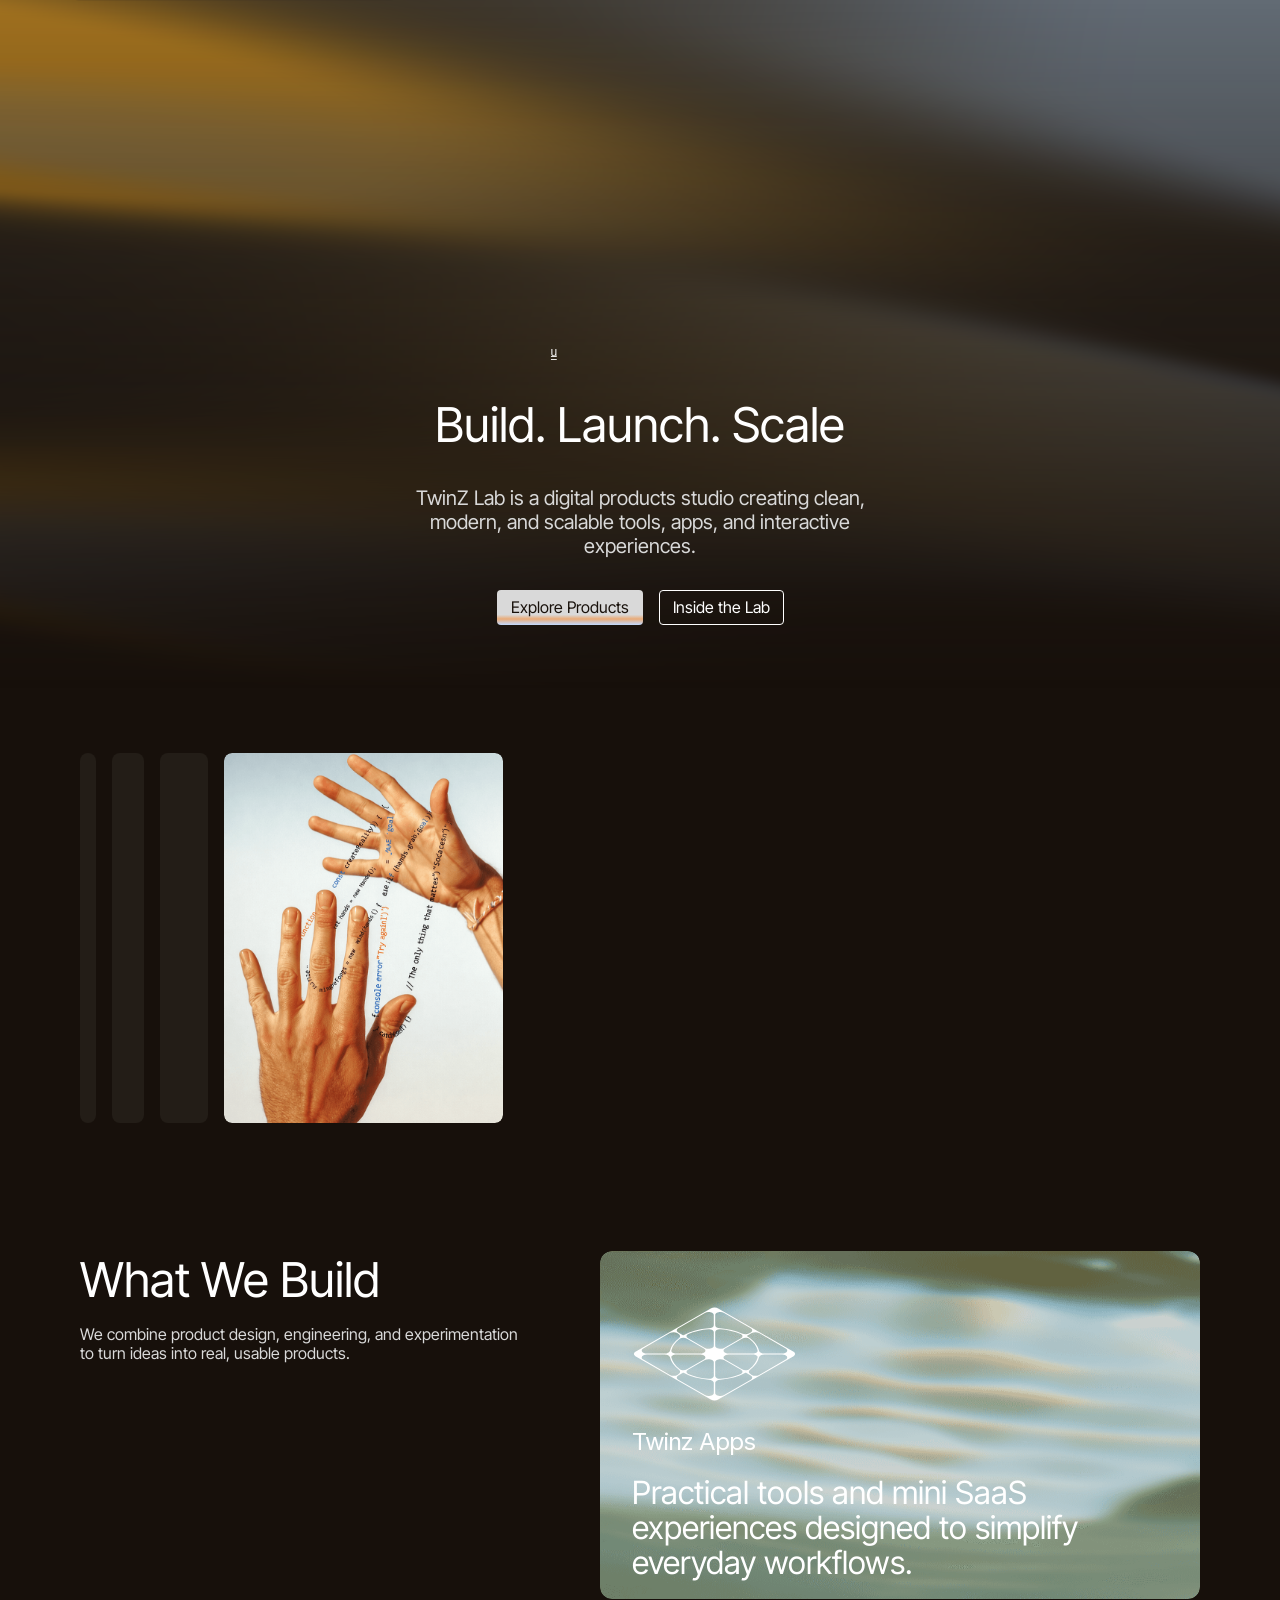
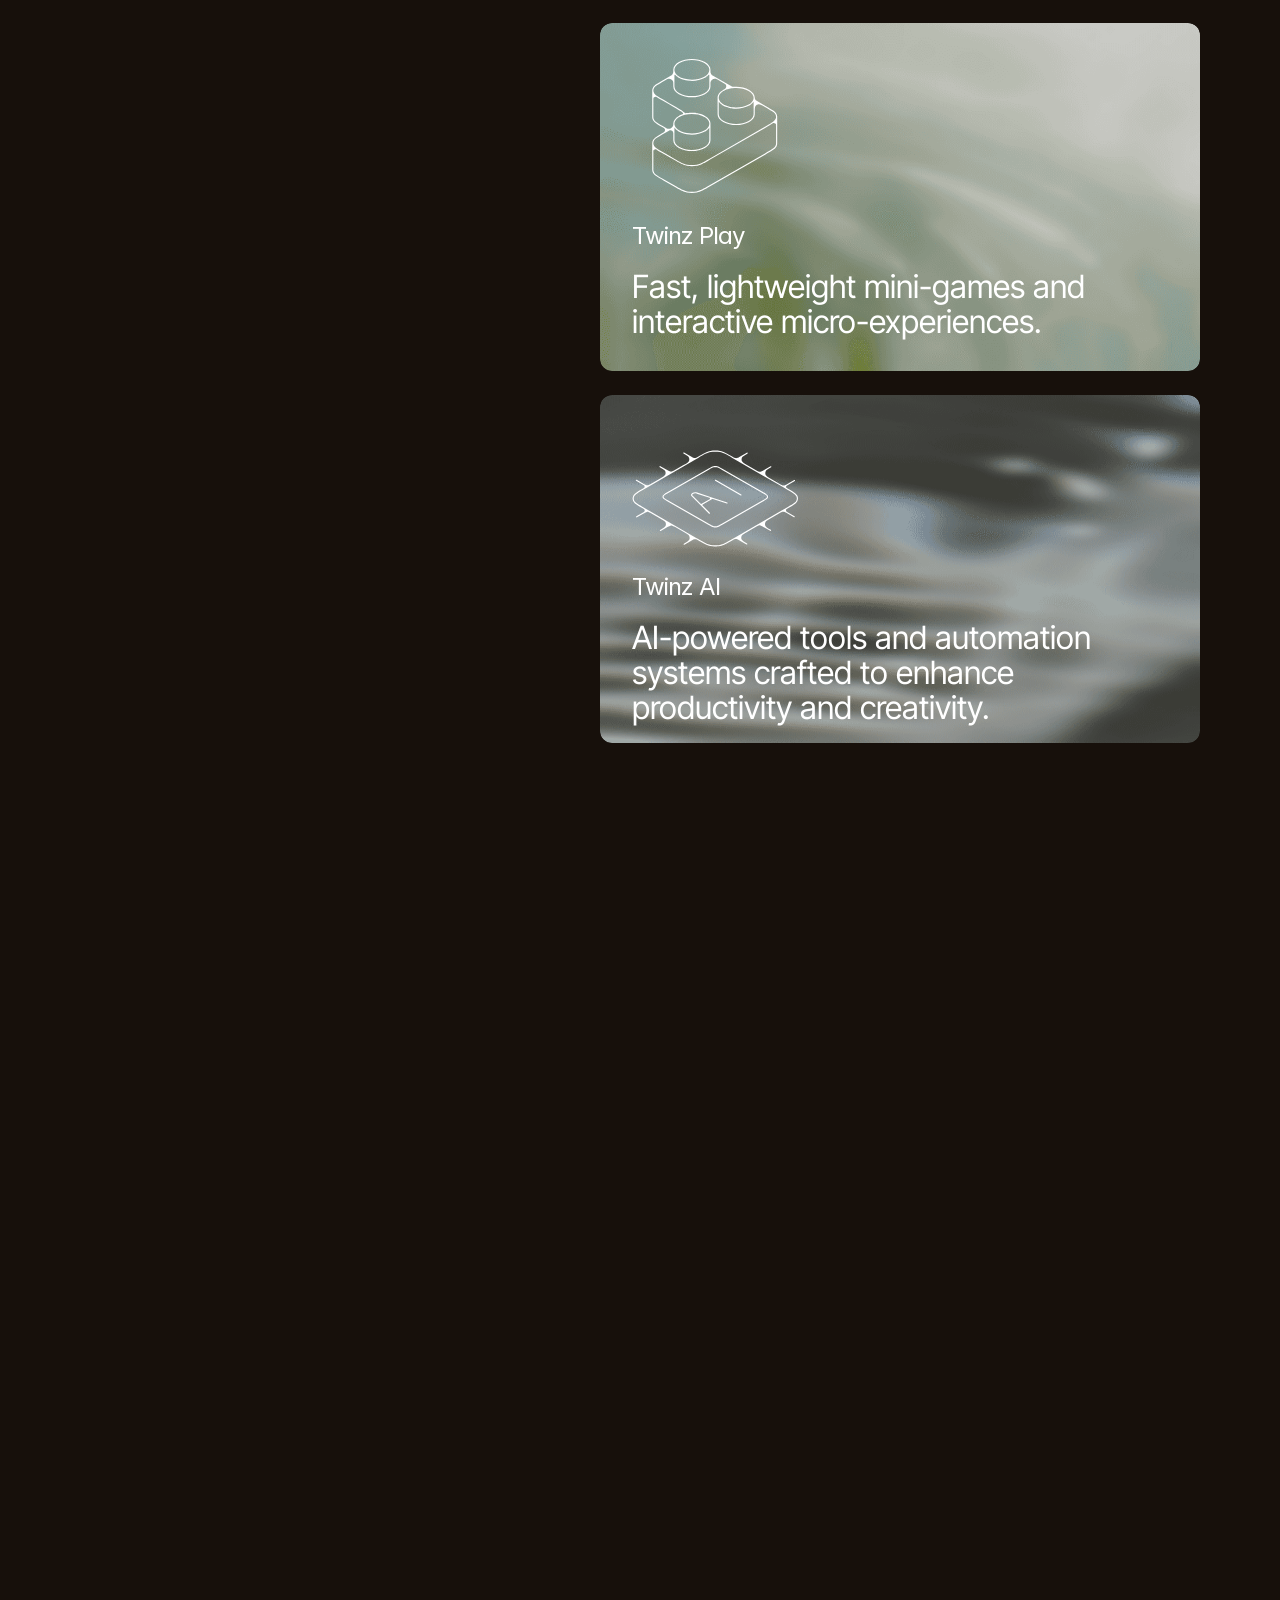
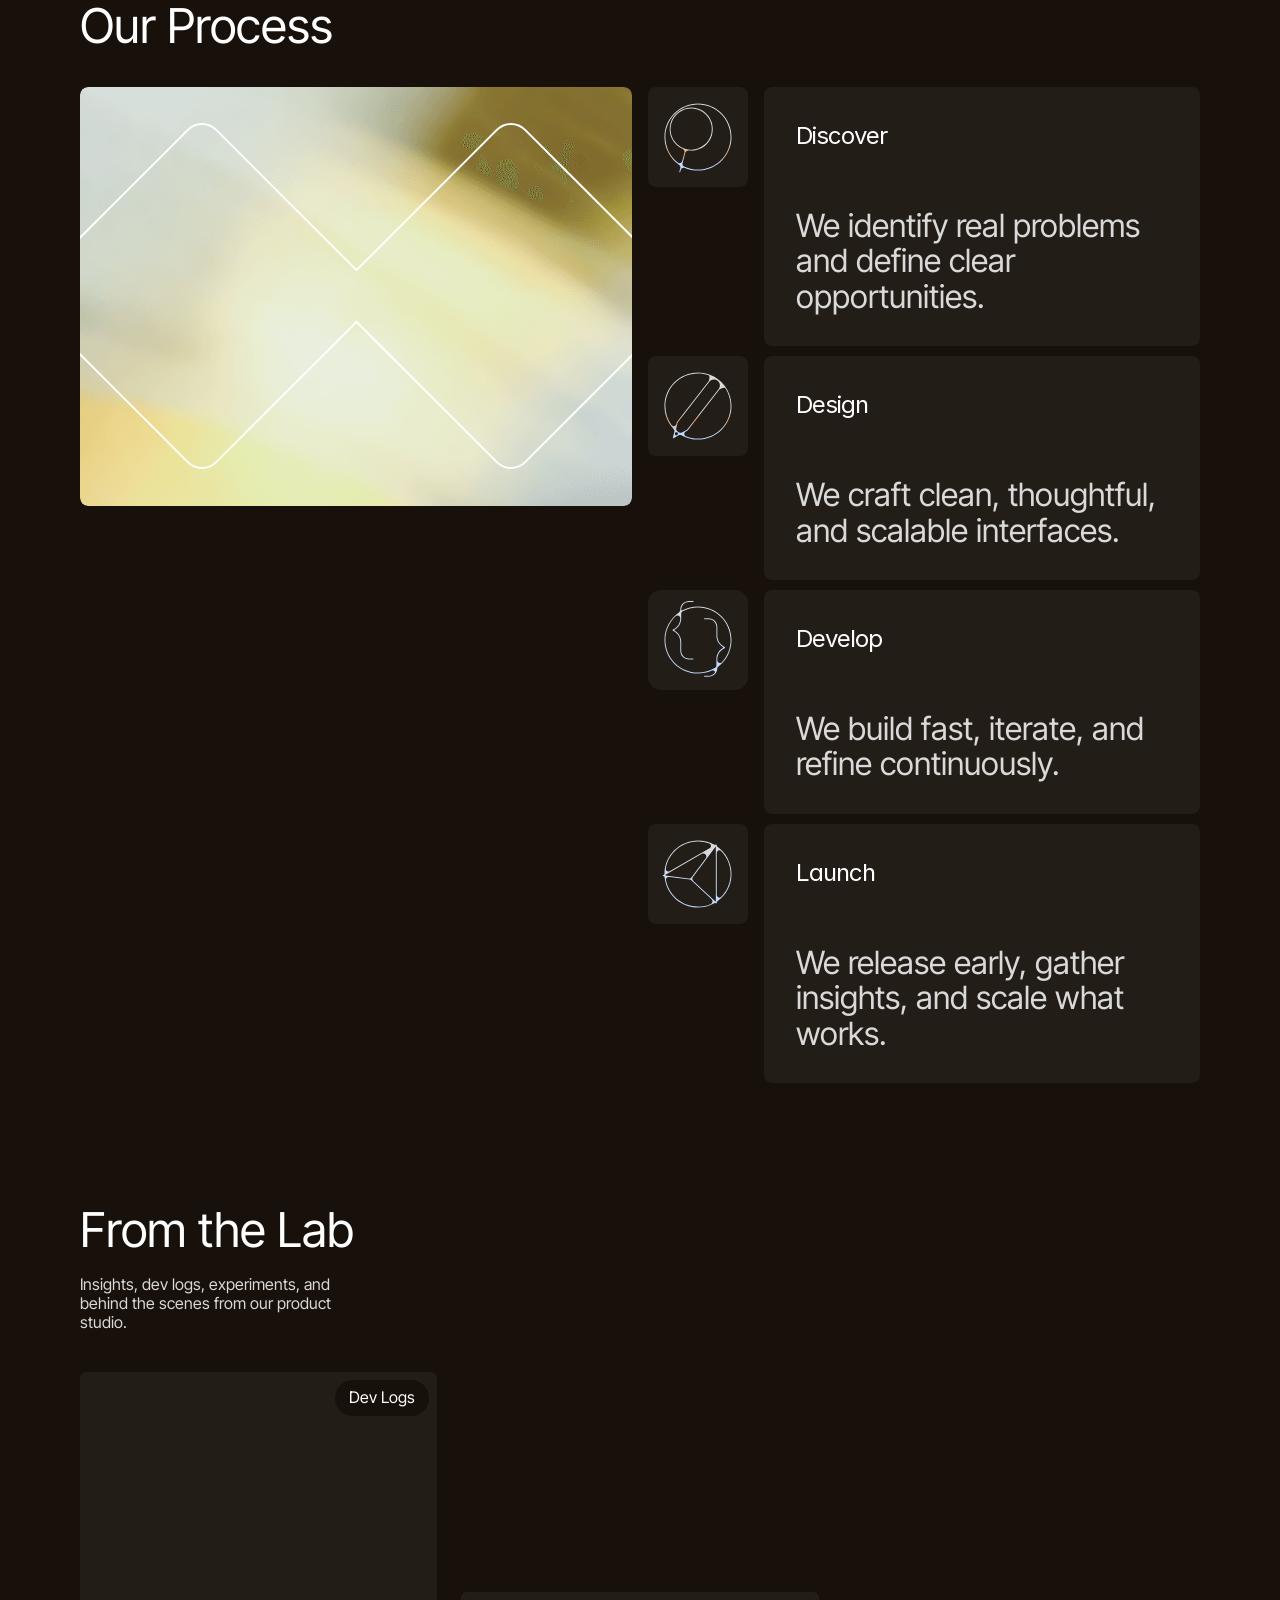
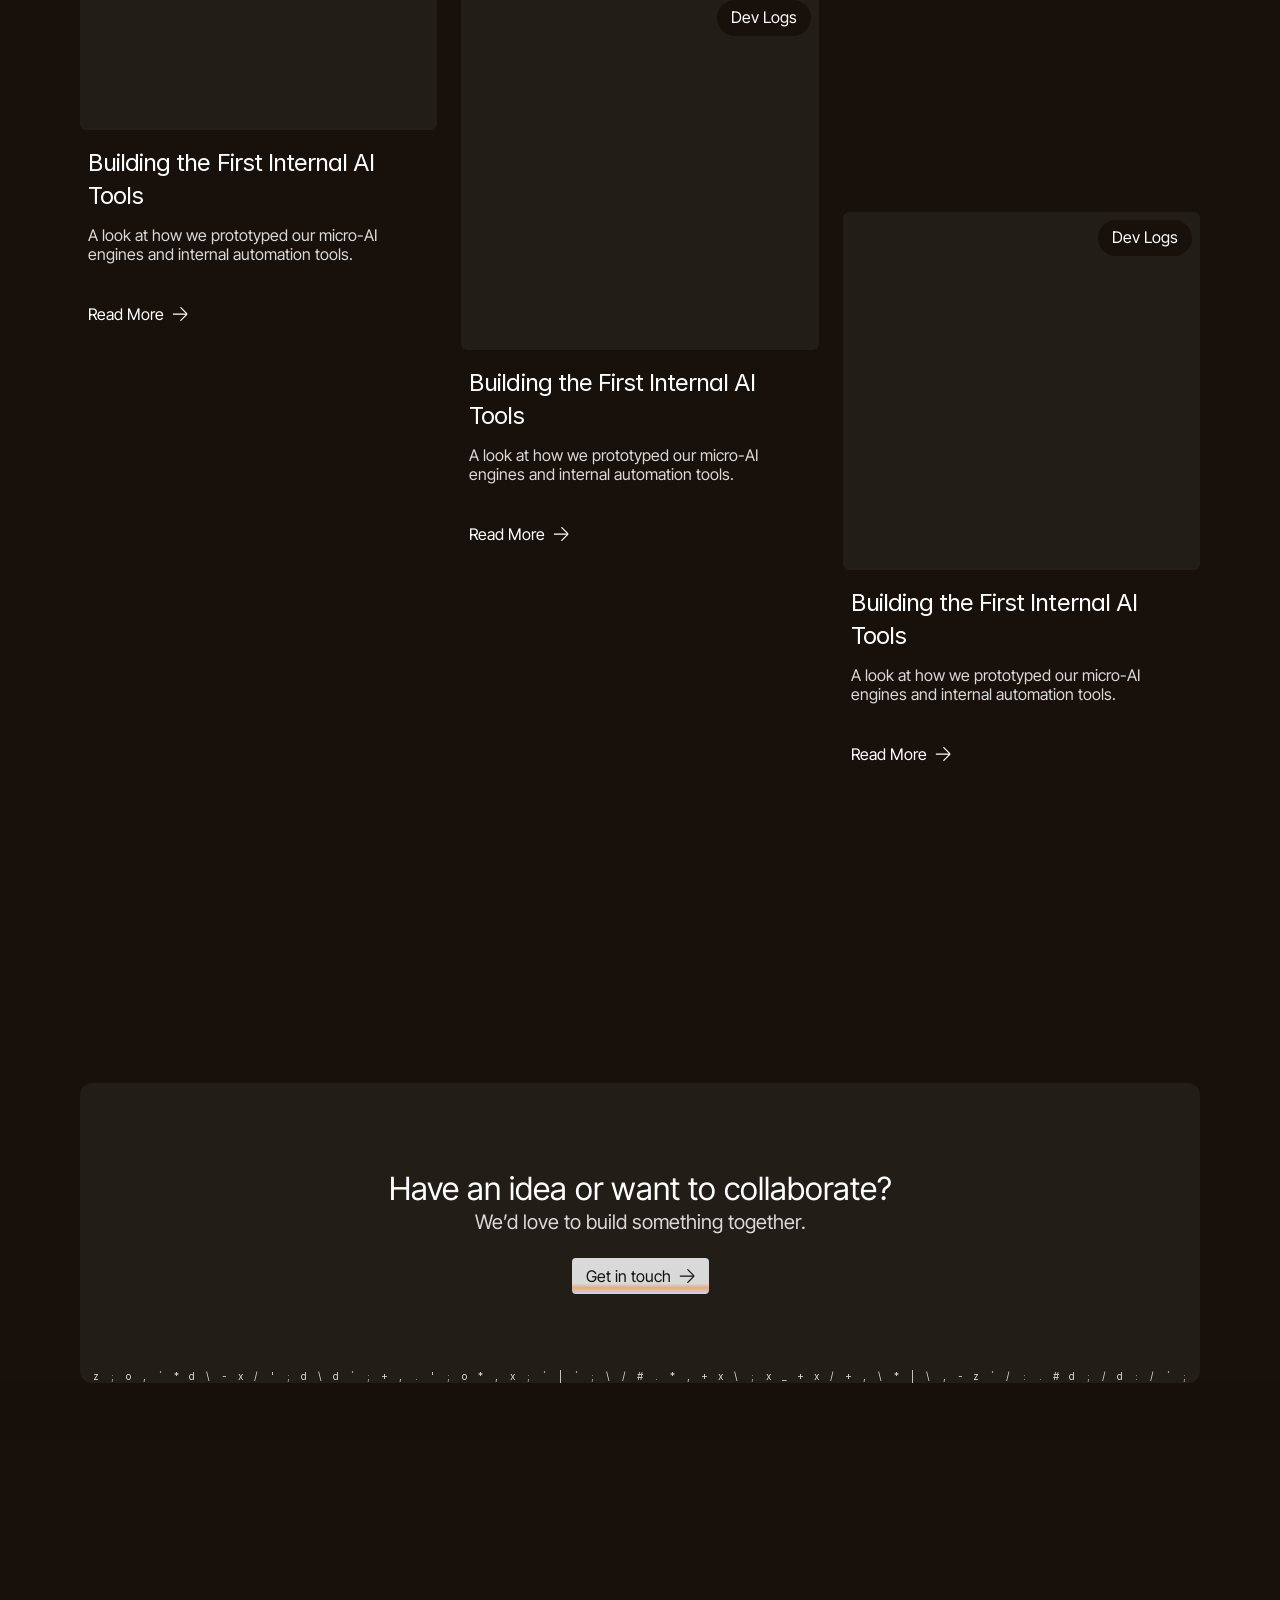
==== index.html @ dd4cfb6b "Add Twinzlab static site Move the Twinzlab marketing site to the repo root with local serve instruct" ====
<!doctype html>
<!-- Made in Framer · framer.com ✨ -->
<!-- Published Sep 22, 2026, 1:39 PM UTC -->
<html dir="ltr">
<head><script>(function(){var p=location.pathname;if(p.endsWith("/index.html")){history.replaceState(null,"",p.slice(0,-10))}})()</script><script>(function(){document.addEventListener("click",function(e){if(e.defaultPrevented||e.button!==0||e.metaKey||e.ctrlKey||e.shiftKey||e.altKey)return;var a=e.target&&e.target.closest?e.target.closest("a[href]"):null;if(!a)return;if(a.target&&a.target!=="_self")return;if(a.hasAttribute("download"))return;var href=a.getAttribute("href")||"";if(href.charAt(0)==="#")return;var u;try{u=new URL(a.href,location.href)}catch(err){return}if(u.origin!==location.origin)return;if(u.pathname===location.pathname&&u.hash)return;e.preventDefault();e.stopPropagation();location.assign(u.href)},true)})()</script><script>(function(){var M={"/sites/4wbC1HUnDVL6GYLCfaNijD/searchIndex-DEfCXdky0Uv3.json":"assets/framerusercontent.com/sites/4wbC1HUnDVL6GYLCfaNijD/searchIndex-DEfCXdky0Uv3.json","/sites/4wbC1HUnDVL6GYLCfaNijD/searchIndex-TkpOKrHtNekf.json":"assets/framerusercontent.com/sites/4wbC1HUnDVL6GYLCfaNijD/searchIndex-TkpOKrHtNekf.json","/sites/icons/default-favicon-light.v1.png":"assets/framerusercontent.com/sites/icons/default-favicon-light.v1.png","/sites/icons/default-favicon-dark.v1.png":"assets/framerusercontent.com/sites/icons/default-favicon-dark.v1.png","/sites/icons/default-touch-icon.v3.png":"assets/framerusercontent.com/sites/icons/default-touch-icon.v3.png","/assets/5vvr9Vy74if2I6bQbJvbw7SY1pQ.woff2":"assets/framerusercontent.com/assets/5vvr9Vy74if2I6bQbJvbw7SY1pQ.woff2","/assets/EOr0mi4hNtlgWNn9if640EZzXCo.woff2":"assets/framerusercontent.com/assets/EOr0mi4hNtlgWNn9if640EZzXCo.woff2","/assets/Y9k9QrlZAqio88Klkmbd8VoMQc.woff2":"assets/framerusercontent.com/assets/Y9k9QrlZAqio88Klkmbd8VoMQc.woff2","/assets/OYrD2tBIBPvoJXiIHnLoOXnY9M.woff2":"assets/framerusercontent.com/assets/OYrD2tBIBPvoJXiIHnLoOXnY9M.woff2","/assets/JeYwfuaPfZHQhEG8U5gtPDZ7WQ.woff2":"assets/framerusercontent.com/assets/JeYwfuaPfZHQhEG8U5gtPDZ7WQ.woff2","/assets/GrgcKwrN6d3Uz8EwcLHZxwEfC4.woff2":"assets/framerusercontent.com/assets/GrgcKwrN6d3Uz8EwcLHZxwEfC4.woff2","/assets/b6Y37FthZeALduNqHicBT6FutY.woff2":"assets/framerusercontent.com/assets/b6Y37FthZeALduNqHicBT6FutY.woff2","/assets/DpPBYI0sL4fYLgAkX8KXOPVt7c.woff2":"assets/framerusercontent.com/assets/DpPBYI0sL4fYLgAkX8KXOPVt7c.woff2","/assets/4RAEQdEOrcnDkhHiiCbJOw92Lk.woff2":"assets/framerusercontent.com/assets/4RAEQdEOrcnDkhHiiCbJOw92Lk.woff2","/assets/1K3W8DizY3v4emK8Mb08YHxTbs.woff2":"assets/framerusercontent.com/assets/1K3W8DizY3v4emK8Mb08YHxTbs.woff2","/assets/tUSCtfYVM1I1IchuyCwz9gDdQ.woff2":"assets/framerusercontent.com/assets/tUSCtfYVM1I1IchuyCwz9gDdQ.woff2","/assets/VgYFWiwsAC5OYxAycRXXvhze58.woff2":"assets/framerusercontent.com/assets/VgYFWiwsAC5OYxAycRXXvhze58.woff2","/assets/syRNPWzAMIrcJ3wIlPIP43KjQs.woff2":"assets/framerusercontent.com/assets/syRNPWzAMIrcJ3wIlPIP43KjQs.woff2","/assets/GIryZETIX4IFypco5pYZONKhJIo.woff2":"assets/framerusercontent.com/assets/GIryZETIX4IFypco5pYZONKhJIo.woff2","/assets/H89BbHkbHDzlxZzxi8uPzTsp90.woff2":"assets/framerusercontent.com/assets/H89BbHkbHDzlxZzxi8uPzTsp90.woff2","/assets/u6gJwDuwB143kpNK1T1MDKDWkMc.woff2":"assets/framerusercontent.com/assets/u6gJwDuwB143kpNK1T1MDKDWkMc.woff2","/assets/43sJ6MfOPh1LCJt46OvyDuSbA6o.woff2":"assets/framerusercontent.com/assets/43sJ6MfOPh1LCJt46OvyDuSbA6o.woff2","/assets/wccHG0r4gBDAIRhfHiOlq6oEkqw.woff2":"assets/framerusercontent.com/assets/wccHG0r4gBDAIRhfHiOlq6oEkqw.woff2","/assets/WZ367JPwf9bRW6LdTHN8rXgSjw.woff2":"assets/framerusercontent.com/assets/WZ367JPwf9bRW6LdTHN8rXgSjw.woff2","/assets/ia3uin3hQWqDrVloC1zEtYHWw.woff2":"assets/framerusercontent.com/assets/ia3uin3hQWqDrVloC1zEtYHWw.woff2","/assets/2A4Xx7CngadFGlVV4xrO06OBHY.woff2":"assets/framerusercontent.com/assets/2A4Xx7CngadFGlVV4xrO06OBHY.woff2","/assets/CfMzU8w2e7tHgF4T4rATMPuWosA.woff2":"assets/framerusercontent.com/assets/CfMzU8w2e7tHgF4T4rATMPuWosA.woff2","/assets/867QObYax8ANsfX4TGEVU9YiCM.woff2":"assets/framerusercontent.com/assets/867QObYax8ANsfX4TGEVU9YiCM.woff2","/assets/Oyn2ZbENFdnW7mt2Lzjk1h9Zb9k.woff2":"assets/framerusercontent.com/assets/Oyn2ZbENFdnW7mt2Lzjk1h9Zb9k.woff2","/assets/cdAe8hgZ1cMyLu9g005pAW3xMo.woff2":"assets/framerusercontent.com/assets/cdAe8hgZ1cMyLu9g005pAW3xMo.woff2","/assets/DOfvtmE1UplCq161m6Hj8CSQYg.woff2":"assets/framerusercontent.com/assets/DOfvtmE1UplCq161m6Hj8CSQYg.woff2","/assets/pKRFNWFoZl77qYCAIp84lN1h944.woff2":"assets/framerusercontent.com/assets/pKRFNWFoZl77qYCAIp84lN1h944.woff2","/assets/tKtBcDnBMevsEEJKdNGhhkLzYo.woff2":"assets/framerusercontent.com/assets/tKtBcDnBMevsEEJKdNGhhkLzYo.woff2","/images/5wNTXuzFxrzH948E1qX2FNXw.png?scale-down-to=1024&width=1024&height=1404":"assets/framerusercontent.com/images/5wNTXuzFxrzH948E1qX2FNXw.1wlte4w.png","/images/5wNTXuzFxrzH948E1qX2FNXw.png?width=1024&height=1404":"assets/framerusercontent.com/images/5wNTXuzFxrzH948E1qX2FNXw.0gxhl1z.png","/images/OWvAUBBB8qptyC9zyq5FvfxpHk.png?scale-down-to=1024&width=1764&height=2376":"assets/framerusercontent.com/images/OWvAUBBB8qptyC9zyq5FvfxpHk.0em82hq.png","/images/OWvAUBBB8qptyC9zyq5FvfxpHk.png?scale-down-to=2048&width=1764&height=2376":"assets/framerusercontent.com/images/OWvAUBBB8qptyC9zyq5FvfxpHk.1tldzgt.png","/images/OWvAUBBB8qptyC9zyq5FvfxpHk.png?width=1764&height=2376":"assets/framerusercontent.com/images/OWvAUBBB8qptyC9zyq5FvfxpHk.0wchnkd.png","/images/ERl4FbIK9Zc9DdUWeg5PBvwyXkI.png?scale-down-to=1024&width=1472&height=1962":"assets/framerusercontent.com/images/ERl4FbIK9Zc9DdUWeg5PBvwyXkI.02rko28.png","/images/ERl4FbIK9Zc9DdUWeg5PBvwyXkI.png?width=1472&height=1962":"assets/framerusercontent.com/images/ERl4FbIK9Zc9DdUWeg5PBvwyXkI.18v604f.png","/images/EPMXEtXcnyPih3tSHgm97QY.png?scale-down-to=1024&width=736&height=1084":"assets/framerusercontent.com/images/EPMXEtXcnyPih3tSHgm97QY.0llhbxj.png","/images/EPMXEtXcnyPih3tSHgm97QY.png?width=736&height=1084":"assets/framerusercontent.com/images/EPMXEtXcnyPih3tSHgm97QY.0uju136.png","/images/VhEu9cf5LpciwH732bDtwPgPrU.png?width=736&height=981":"assets/framerusercontent.com/images/VhEu9cf5LpciwH732bDtwPgPrU.0of8tct.png","/sites/4wbC1HUnDVL6GYLCfaNijD/rolldown-runtime.Dh6celcD.mjs":"assets/framerusercontent.com/sites/4wbC1HUnDVL6GYLCfaNijD/rolldown-runtime.Dh6celcD.mjs","/sites/4wbC1HUnDVL6GYLCfaNijD/react.D20wc1Tc.mjs":"assets/framerusercontent.com/sites/4wbC1HUnDVL6GYLCfaNijD/react.D20wc1Tc.mjs","/sites/4wbC1HUnDVL6GYLCfaNijD/motion.D6FgqyJb.mjs":"assets/framerusercontent.com/sites/4wbC1HUnDVL6GYLCfaNijD/motion.D6FgqyJb.mjs","/sites/4wbC1HUnDVL6GYLCfaNijD/framer.CGkvXhO0.mjs":"assets/framerusercontent.com/sites/4wbC1HUnDVL6GYLCfaNijD/framer.CGkvXhO0.mjs","/sites/4wbC1HUnDVL6GYLCfaNijD/xzZh76NOK.J_AKAmdp.mjs":"assets/framerusercontent.com/sites/4wbC1HUnDVL6GYLCfaNijD/xzZh76NOK.J_AKAmdp.mjs","/sites/4wbC1HUnDVL6GYLCfaNijD/ZLixWQHwXAzILUA89WILtxq3lKpxb36SN2ptjePSkAs.Dlw_FQaN.mjs":"assets/framerusercontent.com/sites/4wbC1HUnDVL6GYLCfaNijD/ZLixWQHwXAzILUA89WILtxq3lKpxb36SN2ptjePSkAs.Dlw_FQaN.mjs","/sites/4wbC1HUnDVL6GYLCfaNijD/I5DkO70SubCGeDmUZuynrx3pKRND2GYQriDfxC1imHc.FEQmywUn.mjs":"assets/framerusercontent.com/sites/4wbC1HUnDVL6GYLCfaNijD/I5DkO70SubCGeDmUZuynrx3pKRND2GYQriDfxC1imHc.FEQmywUn.mjs","/sites/4wbC1HUnDVL6GYLCfaNijD/shared-lib.D8apzt1x.mjs":"assets/framerusercontent.com/sites/4wbC1HUnDVL6GYLCfaNijD/shared-lib.D8apzt1x.mjs","/sites/4wbC1HUnDVL6GYLCfaNijD/script_main.D2LobRky.mjs":"assets/framerusercontent.com/sites/4wbC1HUnDVL6GYLCfaNijD/script_main.D2LobRky.mjs","/images/KHJXcSHR1XXawvB3GiOoln4n9Fg.jpg?scale-down-to=512&width=4565&height=3888":"assets/framerusercontent.com/images/KHJXcSHR1XXawvB3GiOoln4n9Fg.114qk3i.jpg","/images/KHJXcSHR1XXawvB3GiOoln4n9Fg.jpg?scale-down-to=1024&width=4565&height=3888":"assets/framerusercontent.com/images/KHJXcSHR1XXawvB3GiOoln4n9Fg.1frisy3.jpg","/images/KHJXcSHR1XXawvB3GiOoln4n9Fg.jpg?scale-down-to=2048&width=4565&height=3888":"assets/framerusercontent.com/images/KHJXcSHR1XXawvB3GiOoln4n9Fg.1rfb8ic.jpg","/images/KHJXcSHR1XXawvB3GiOoln4n9Fg.jpg?scale-down-to=4096&width=4565&height=3888":"assets/framerusercontent.com/images/KHJXcSHR1XXawvB3GiOoln4n9Fg.01gbidz.jpg","/images/KHJXcSHR1XXawvB3GiOoln4n9Fg.jpg?width=4565&height=3888":"assets/framerusercontent.com/images/KHJXcSHR1XXawvB3GiOoln4n9Fg.1f6i0lw.jpg","/images/eaGTdL1Y6fiZm7RNrpgyVO8Ymps.jpg?width=736&height=917":"assets/framerusercontent.com/images/eaGTdL1Y6fiZm7RNrpgyVO8Ymps.0mqmx3e.jpg","/images/xjnUozwBcroSgyqhO9rSPKg1Dr0.jpg?scale-down-to=1024&width=1024&height=1536":"assets/framerusercontent.com/images/xjnUozwBcroSgyqhO9rSPKg1Dr0.1rrmnwm.jpg","/images/xjnUozwBcroSgyqhO9rSPKg1Dr0.jpg?width=1024&height=1536":"assets/framerusercontent.com/images/xjnUozwBcroSgyqhO9rSPKg1Dr0.0mvmq25.jpg","/images/QKhuSh311lC3mo2hc5PMnQAW8.png?scale-down-to=512&width=680&height=204":"assets/framerusercontent.com/images/QKhuSh311lC3mo2hc5PMnQAW8.092t4qj.png","/images/QKhuSh311lC3mo2hc5PMnQAW8.png?width=680&height=204":"assets/framerusercontent.com/images/QKhuSh311lC3mo2hc5PMnQAW8.0h7b8pd.png","/images/z7F9FHd73S3X6SGNm0x5H7eoYw.png?scale-down-to=512&width=892&height=204":"assets/framerusercontent.com/images/z7F9FHd73S3X6SGNm0x5H7eoYw.0j57vyw.png","/images/z7F9FHd73S3X6SGNm0x5H7eoYw.png?width=892&height=204":"assets/framerusercontent.com/images/z7F9FHd73S3X6SGNm0x5H7eoYw.05p1p1q.png","/images/MU0E3fIcm0KokSLkuutqOMT08.png?scale-down-to=512&width=1304&height=204":"assets/framerusercontent.com/images/MU0E3fIcm0KokSLkuutqOMT08.0xk2aev.png","/images/MU0E3fIcm0KokSLkuutqOMT08.png?scale-down-to=1024&width=1304&height=204":"assets/framerusercontent.com/images/MU0E3fIcm0KokSLkuutqOMT08.193roc8.png","/images/MU0E3fIcm0KokSLkuutqOMT08.png?width=1304&height=204":"assets/framerusercontent.com/images/MU0E3fIcm0KokSLkuutqOMT08.07tkspt.png","/images/Y3r5aZluLj0QVBkmYgLyFoEXiM.png?scale-down-to=512&width=1868&height=204":"assets/framerusercontent.com/images/Y3r5aZluLj0QVBkmYgLyFoEXiM.1jn5c2u.png","/images/Y3r5aZluLj0QVBkmYgLyFoEXiM.png?scale-down-to=1024&width=1868&height=204":"assets/framerusercontent.com/images/Y3r5aZluLj0QVBkmYgLyFoEXiM.020kqzp.png","/images/Y3r5aZluLj0QVBkmYgLyFoEXiM.png?width=1868&height=204":"assets/framerusercontent.com/images/Y3r5aZluLj0QVBkmYgLyFoEXiM.0khj1e8.png","/sites/4wbC1HUnDVL6GYLCfaNijD/yx-adpuVsdGhmiLUv5Qkiuw-CXOUc0b5k-WM5rCk3ys.CzHPG6Rt.mjs":"assets/framerusercontent.com/sites/4wbC1HUnDVL6GYLCfaNijD/yx-adpuVsdGhmiLUv5Qkiuw-CXOUc0b5k-WM5rCk3ys.CzHPG6Rt.mjs","/sites/4wbC1HUnDVL6GYLCfaNijD/1KhtaoUybl6JUoy4-DUXr-lSAJliY13bCpWr3nDCOfA.BzdNgoCc.mjs":"assets/framerusercontent.com/sites/4wbC1HUnDVL6GYLCfaNijD/1KhtaoUybl6JUoy4-DUXr-lSAJliY13bCpWr3nDCOfA.BzdNgoCc.mjs","/images/QR7y9eZA7mXlIO7C2ukEv0els.png?width=320&height=140":"assets/framerusercontent.com/images/QR7y9eZA7mXlIO7C2ukEv0els.1p74yqr.png","/images/4vOIkVjZtxWl6L2eE4Z4jc2DVCQ.png?scale-down-to=512&width=3600&height=897":"assets/framerusercontent.com/images/4vOIkVjZtxWl6L2eE4Z4jc2DVCQ.0kim7qm.png","/images/4vOIkVjZtxWl6L2eE4Z4jc2DVCQ.png?scale-down-to=1024&width=3600&height=897":"assets/framerusercontent.com/images/4vOIkVjZtxWl6L2eE4Z4jc2DVCQ.134p5dp.png","/images/4vOIkVjZtxWl6L2eE4Z4jc2DVCQ.png?scale-down-to=2048&width=3600&height=897":"assets/framerusercontent.com/images/4vOIkVjZtxWl6L2eE4Z4jc2DVCQ.0c0hsec.png","/images/4vOIkVjZtxWl6L2eE4Z4jc2DVCQ.png?width=3600&height=897":"assets/framerusercontent.com/images/4vOIkVjZtxWl6L2eE4Z4jc2DVCQ.07rbw3o.png","/sites/4wbC1HUnDVL6GYLCfaNijD/uNvUQUH_e3dat3doMjg_o-CO4P2Upe6IZkOJm8uCeo4.De5xg7Hn.mjs":"assets/framerusercontent.com/sites/4wbC1HUnDVL6GYLCfaNijD/uNvUQUH_e3dat3doMjg_o-CO4P2Upe6IZkOJm8uCeo4.De5xg7Hn.mjs","/sites/4wbC1HUnDVL6GYLCfaNijD/j_SdNZuQIHwcej-mAOCZB7Q4xnfhj-zTPuNJLC5btBc.D-N9AhjI.mjs":"assets/framerusercontent.com/sites/4wbC1HUnDVL6GYLCfaNijD/j_SdNZuQIHwcej-mAOCZB7Q4xnfhj-zTPuNJLC5btBc.D-N9AhjI.mjs","/sites/4wbC1HUnDVL6GYLCfaNijD/SitesNotFoundPage.js@1.4.DkVKB536.mjs":"assets/framerusercontent.com/sites/4wbC1HUnDVL6GYLCfaNijD/SitesNotFoundPage.js@1.4.DkVKB536.mjs","/sites/4wbC1HUnDVL6GYLCfaNijD/b3JZbrpKtKMZL63x2leUXwRHgidARb05pHdFHGCvyjw.wFUEeHC7.mjs":"assets/framerusercontent.com/sites/4wbC1HUnDVL6GYLCfaNijD/b3JZbrpKtKMZL63x2leUXwRHgidARb05pHdFHGCvyjw.wFUEeHC7.mjs","/sites/4wbC1HUnDVL6GYLCfaNijD/J1LWJOD1Qg_o5rItbz2DgygRxRinIbIrnioXYkrONco.BD6dFGHl.mjs":"assets/framerusercontent.com/sites/4wbC1HUnDVL6GYLCfaNijD/J1LWJOD1Qg_o5rItbz2DgygRxRinIbIrnioXYkrONco.BD6dFGHl.mjs","/sites/4wbC1HUnDVL6GYLCfaNijD/boDAYvS3__SkcRCdf0CEQhrtyOOKi3ow46GD-LLVPCc.BcNb0lKg.mjs":"assets/framerusercontent.com/sites/4wbC1HUnDVL6GYLCfaNijD/boDAYvS3__SkcRCdf0CEQhrtyOOKi3ow46GD-LLVPCc.BcNb0lKg.mjs","/sites/4wbC1HUnDVL6GYLCfaNijD/PX9hIOIVM.DqUuWrHf.mjs":"assets/framerusercontent.com/sites/4wbC1HUnDVL6GYLCfaNijD/PX9hIOIVM.DqUuWrHf.mjs","/images/9VwT053xK0dqx3RWzJm9EDi90o.png?scale-down-to=1200&width=2400&height=1330":"assets/framerusercontent.com/images/9VwT053xK0dqx3RWzJm9EDi90o.1eb8a1b.png","/assets/hyOgCu0Xnghbimh0pE8QTvtt2AU.woff2":"assets/framerusercontent.com/assets/hyOgCu0Xnghbimh0pE8QTvtt2AU.woff2","/assets/NeGmSOXrPBfEFIy5YZeHq17LEDA.woff2":"assets/framerusercontent.com/assets/NeGmSOXrPBfEFIy5YZeHq17LEDA.woff2","/assets/oYaAX5himiTPYuN8vLWnqBbfD2s.woff2":"assets/framerusercontent.com/assets/oYaAX5himiTPYuN8vLWnqBbfD2s.woff2","/assets/lEJLP4R0yuCaMCjSXYHtJw72M.woff2":"assets/framerusercontent.com/assets/lEJLP4R0yuCaMCjSXYHtJw72M.woff2","/assets/cRJyLNuTJR5jbyKzGi33wU9cqIQ.woff2":"assets/framerusercontent.com/assets/cRJyLNuTJR5jbyKzGi33wU9cqIQ.woff2","/assets/1ZFS7N918ojhhd0nQWdj3jz4w.woff2":"assets/framerusercontent.com/assets/1ZFS7N918ojhhd0nQWdj3jz4w.woff2","/assets/A0Wcc7NgXMjUuFdquHDrIZpzZw0.woff2":"assets/framerusercontent.com/assets/A0Wcc7NgXMjUuFdquHDrIZpzZw0.woff2","/assets/5A3Ce6C9YYmCjpQx9M4inSaKU.woff2":"assets/framerusercontent.com/assets/5A3Ce6C9YYmCjpQx9M4inSaKU.woff2","/assets/Qx95Xyt0Ka3SGhinnbXIGpEIyP4.woff2":"assets/framerusercontent.com/assets/Qx95Xyt0Ka3SGhinnbXIGpEIyP4.woff2","/assets/6mJuEAguuIuMog10gGvH5d3cl8.woff2":"assets/framerusercontent.com/assets/6mJuEAguuIuMog10gGvH5d3cl8.woff2","/assets/xYYWaj7wCU5zSQH0eXvSaS19wo.woff2":"assets/framerusercontent.com/assets/xYYWaj7wCU5zSQH0eXvSaS19wo.woff2","/assets/otTaNuNpVK4RbdlT7zDDdKvQBA.woff2":"assets/framerusercontent.com/assets/otTaNuNpVK4RbdlT7zDDdKvQBA.woff2","/assets/d3tHnaQIAeqiE5hGcRw4mmgWYU.woff2":"assets/framerusercontent.com/assets/d3tHnaQIAeqiE5hGcRw4mmgWYU.woff2","/assets/DolVirEGb34pEXEp8t8FQBSK4.woff2":"assets/framerusercontent.com/assets/DolVirEGb34pEXEp8t8FQBSK4.woff2","/sites/4wbC1HUnDVL6GYLCfaNijD/KZCRndFLsnLVmtqi7Gs1UKajO-Lr1V7UmagVHfqpmbQ.FDPvFhW1.mjs":"assets/framerusercontent.com/sites/4wbC1HUnDVL6GYLCfaNijD/KZCRndFLsnLVmtqi7Gs1UKajO-Lr1V7UmagVHfqpmbQ.FDPvFhW1.mjs","/sites/4wbC1HUnDVL6GYLCfaNijD/sc61x67TYZyfcAB7CQElZIOFn81OvCzG684wFYKUl3U.x6xCcy_d.mjs":"assets/framerusercontent.com/sites/4wbC1HUnDVL6GYLCfaNijD/sc61x67TYZyfcAB7CQElZIOFn81OvCzG684wFYKUl3U.x6xCcy_d.mjs","/third-party-assets/fontshare/":"assets/framerusercontent.com/third-party-assets/fontshare/index","/sites/4wbC1HUnDVL6GYLCfaNijD/google-YSYBFRE6.BZ57zP5h.mjs":"assets/framerusercontent.com/sites/4wbC1HUnDVL6GYLCfaNijD/google-YSYBFRE6.BZ57zP5h.mjs","/sites/4wbC1HUnDVL6GYLCfaNijD/fontshare-TIA7QUPT.CjCmvCKY.mjs":"assets/framerusercontent.com/sites/4wbC1HUnDVL6GYLCfaNijD/fontshare-TIA7QUPT.CjCmvCKY.mjs","/sites/4wbC1HUnDVL6GYLCfaNijD/google-H6SFY4F5.5HW9yzMR.mjs":"assets/framerusercontent.com/sites/4wbC1HUnDVL6GYLCfaNijD/google-H6SFY4F5.5HW9yzMR.mjs","/sites/4wbC1HUnDVL6GYLCfaNijD/fontshare-PZLWRK4B.CuFl42Lb.mjs":"assets/framerusercontent.com/sites/4wbC1HUnDVL6GYLCfaNijD/fontshare-PZLWRK4B.CuFl42Lb.mjs","/sites/4wbC1HUnDVL6GYLCfaNijD/framer-font-RD2SUPQH.BV4yRwNx.mjs":"assets/framerusercontent.com/sites/4wbC1HUnDVL6GYLCfaNijD/framer-font-RD2SUPQH.BV4yRwNx.mjs","/sites/4wbC1HUnDVL6GYLCfaNijD/google-EGNT223R.4Zga1324.mjs":"assets/framerusercontent.com/sites/4wbC1HUnDVL6GYLCfaNijD/google-EGNT223R.4Zga1324.mjs","/sites/4wbC1HUnDVL6GYLCfaNijD/fontshare-SXU5BGFE.DwUZJPwH.mjs":"assets/framerusercontent.com/sites/4wbC1HUnDVL6GYLCfaNijD/fontshare-SXU5BGFE.DwUZJPwH.mjs","/chunk-BAHUFDKX.mjs":"assets/app.framerstatic.com/chunk-BAHUFDKX.mjs","/chunk-6W2K2MOG.mjs":"assets/app.framerstatic.com/chunk-6W2K2MOG.mjs","/editorbar.PARCUZAY.mjs":"assets/app.framerstatic.com/editorbar.PARCUZAY.mjs","/chunk-WLHSDIGQ.mjs":"assets/app.framerstatic.com/chunk-WLHSDIGQ.mjs","/chunk-YRQ7G4QH.mjs":"assets/app.framerstatic.com/chunk-YRQ7G4QH.mjs","/chunk-WOEOGJ2W.mjs":"assets/app.framerstatic.com/chunk-WOEOGJ2W.mjs","/editorbar.T7C3RN3O.css":"assets/app.framerstatic.com/editorbar.T7C3RN3O.css","/EditButton-JSBAOQB4.mjs":"assets/app.framerstatic.com/EditButton-JSBAOQB4.mjs","/render-IED2CVS4.mjs":"assets/app.framerstatic.com/render-IED2CVS4.mjs","/chunk-VDA3GRFX.mjs":"assets/app.framerstatic.com/chunk-VDA3GRFX.mjs","/chunk-E3YBISDV.mjs":"assets/app.framerstatic.com/chunk-E3YBISDV.mjs","/chunk-2H4MUVXX.mjs":"assets/app.framerstatic.com/chunk-2H4MUVXX.mjs","/chunk-GCE6XRE4.mjs":"assets/app.framerstatic.com/chunk-GCE6XRE4.mjs","/chunk-FN4UUVUF.mjs":"assets/app.framerstatic.com/chunk-FN4UUVUF.mjs","/chunk-ROHJYNPZ.mjs":"assets/app.framerstatic.com/chunk-ROHJYNPZ.mjs","/chunk-W66X7GVB.mjs":"assets/app.framerstatic.com/chunk-W66X7GVB.mjs","/chunk-OBLCCTWZ.mjs":"assets/app.framerstatic.com/chunk-OBLCCTWZ.mjs","/chunk-SCCCCPCG.mjs":"assets/app.framerstatic.com/chunk-SCCCCPCG.mjs","/chunk-ASUY6MBG.mjs":"assets/app.framerstatic.com/chunk-ASUY6MBG.mjs","/chunk-UNTH6S73.mjs":"assets/app.framerstatic.com/chunk-UNTH6S73.mjs","/chunk-YE4QPCYK.mjs":"assets/app.framerstatic.com/chunk-YE4QPCYK.mjs","/chunk-EDICM4ZE.mjs":"assets/app.framerstatic.com/chunk-EDICM4ZE.mjs","/chunk-GM6ZIJO3.mjs":"assets/app.framerstatic.com/chunk-GM6ZIJO3.mjs","/chunk-OBFX54BM.mjs":"assets/app.framerstatic.com/chunk-OBFX54BM.mjs","/chunk-5C7X4FEK.mjs":"assets/app.framerstatic.com/chunk-5C7X4FEK.mjs","/chunk-J5DVQA32.mjs":"assets/app.framerstatic.com/chunk-J5DVQA32.mjs","/chunk-MTT6DWBN.mjs":"assets/app.framerstatic.com/chunk-MTT6DWBN.mjs","/chunk-4MZFSIH2.mjs":"assets/app.framerstatic.com/chunk-4MZFSIH2.mjs","/chunk-PI4LEFBH.mjs":"assets/app.framerstatic.com/chunk-PI4LEFBH.mjs","/chunk-FIJLBKPU.mjs":"assets/app.framerstatic.com/chunk-FIJLBKPU.mjs","/chunk-Z6VUQ3QJ.mjs":"assets/app.framerstatic.com/chunk-Z6VUQ3QJ.mjs","/chunk-OMRVBBOI.mjs":"assets/app.framerstatic.com/chunk-OMRVBBOI.mjs","/chunk-ITWXP3Q5.mjs":"assets/app.framerstatic.com/chunk-ITWXP3Q5.mjs","/chunk-V3C5CSFI.mjs":"assets/app.framerstatic.com/chunk-V3C5CSFI.mjs","/chunk-5U4SUQEI.mjs":"assets/app.framerstatic.com/chunk-5U4SUQEI.mjs","/chunk-C5Y5YWSH.mjs":"assets/app.framerstatic.com/chunk-C5Y5YWSH.mjs","/chunk-THLXULOJ.mjs":"assets/app.framerstatic.com/chunk-THLXULOJ.mjs","/chunk-SAZULEG5.mjs":"assets/app.framerstatic.com/chunk-SAZULEG5.mjs","/chunk-SPWSWTND.mjs":"assets/app.framerstatic.com/chunk-SPWSWTND.mjs","/chunk-FLBG7PWI.mjs":"assets/app.framerstatic.com/chunk-FLBG7PWI.mjs","/chunk-LDRFGW2T.mjs":"assets/app.framerstatic.com/chunk-LDRFGW2T.mjs","/chunk-Z66WCEU2.mjs":"assets/app.framerstatic.com/chunk-Z66WCEU2.mjs","/chunk-73DCT4FW.mjs":"assets/app.framerstatic.com/chunk-73DCT4FW.mjs","/chunk-Q652OIYH.mjs":"assets/app.framerstatic.com/chunk-Q652OIYH.mjs","/chunk-L2QYKMOJ.mjs":"assets/app.framerstatic.com/chunk-L2QYKMOJ.mjs","/chunk-3UST277J.mjs":"assets/app.framerstatic.com/chunk-3UST277J.mjs","/chunk-SPYOA764.mjs":"assets/app.framerstatic.com/chunk-SPYOA764.mjs","/chunk-P2EHRTSW.mjs":"assets/app.framerstatic.com/chunk-P2EHRTSW.mjs","/chunk-TBIEYZSY.mjs":"assets/app.framerstatic.com/chunk-TBIEYZSY.mjs","/chunk-CQFDQWO5.mjs":"assets/app.framerstatic.com/chunk-CQFDQWO5.mjs","/chunk-HOW5W3JA.mjs":"assets/app.framerstatic.com/chunk-HOW5W3JA.mjs","/chunk-X4EYKLAQ.mjs":"assets/app.framerstatic.com/chunk-X4EYKLAQ.mjs","/chunk-QDBXEUMZ.mjs":"assets/app.framerstatic.com/chunk-QDBXEUMZ.mjs","/chunk-AYYBTPZU.mjs":"assets/app.framerstatic.com/chunk-AYYBTPZU.mjs","/chunk-NSRT2ZQH.mjs":"assets/app.framerstatic.com/chunk-NSRT2ZQH.mjs","/chunk-VBCXFFMV.mjs":"assets/app.framerstatic.com/chunk-VBCXFFMV.mjs","/chunk-UYIYJ4FN.mjs":"assets/app.framerstatic.com/chunk-UYIYJ4FN.mjs","/chunk-TAWBAA4D.mjs":"assets/app.framerstatic.com/chunk-TAWBAA4D.mjs","/chunk-T7NX2NGB.mjs":"assets/app.framerstatic.com/chunk-T7NX2NGB.mjs","/chunk-2XPBDQIU.mjs":"assets/app.framerstatic.com/chunk-2XPBDQIU.mjs","/chunk-XQYTUJYG.mjs":"assets/app.framerstatic.com/chunk-XQYTUJYG.mjs","/chunk-55TTHWOQ.mjs":"assets/app.framerstatic.com/chunk-55TTHWOQ.mjs","/chunk-JQQVRMNM.mjs":"assets/app.framerstatic.com/chunk-JQQVRMNM.mjs","/chunk-EZMDKA7N.mjs":"assets/app.framerstatic.com/chunk-EZMDKA7N.mjs","/chunk-P3P2Q75U.mjs":"assets/app.framerstatic.com/chunk-P3P2Q75U.mjs","/chunk-WQ2SFN3F.mjs":"assets/app.framerstatic.com/chunk-WQ2SFN3F.mjs","/chunk-XNZRDAH2.mjs":"assets/app.framerstatic.com/chunk-XNZRDAH2.mjs","/chunk-2TDYTTQ7.mjs":"assets/app.framerstatic.com/chunk-2TDYTTQ7.mjs","/chunk-ZHEXTBMH.mjs":"assets/app.framerstatic.com/chunk-ZHEXTBMH.mjs","/chunk-2OYYSC7Y.mjs":"assets/app.framerstatic.com/chunk-2OYYSC7Y.mjs","/chunk-XY5XQ5SR.mjs":"assets/app.framerstatic.com/chunk-XY5XQ5SR.mjs","/chunk-I46TPHMS.mjs":"assets/app.framerstatic.com/chunk-I46TPHMS.mjs","/chunk-FENFGJIW.mjs":"assets/app.framerstatic.com/chunk-FENFGJIW.mjs","/chunk-WFBCHK4S.mjs":"assets/app.framerstatic.com/chunk-WFBCHK4S.mjs","/chunk-HQMZV6DP.mjs":"assets/app.framerstatic.com/chunk-HQMZV6DP.mjs","/chunk-YGN7H5WF.mjs":"assets/app.framerstatic.com/chunk-YGN7H5WF.mjs","/chunk-SR2NVY3J.mjs":"assets/app.framerstatic.com/chunk-SR2NVY3J.mjs","/chunk-SFAGFBDE.mjs":"assets/app.framerstatic.com/chunk-SFAGFBDE.mjs","/chunk-WWAPNTNC.mjs":"assets/app.framerstatic.com/chunk-WWAPNTNC.mjs","/chunk-VL36AUXC.mjs":"assets/app.framerstatic.com/chunk-VL36AUXC.mjs","/chunk-7AUGB2CM.mjs":"assets/app.framerstatic.com/chunk-7AUGB2CM.mjs","/chunk-ZRYKVWJA.mjs":"assets/app.framerstatic.com/chunk-ZRYKVWJA.mjs","/chunk-G5MFIWCZ.mjs":"assets/app.framerstatic.com/chunk-G5MFIWCZ.mjs","/chunk-WPWSHZF5.mjs":"assets/app.framerstatic.com/chunk-WPWSHZF5.mjs","/chunk-YFZDEJ5H.mjs":"assets/app.framerstatic.com/chunk-YFZDEJ5H.mjs","/chunk-D3SZBJZX.mjs":"assets/app.framerstatic.com/chunk-D3SZBJZX.mjs","/chunk-2XVRQU4X.mjs":"assets/app.framerstatic.com/chunk-2XVRQU4X.mjs","/chunk-N2DJHBJE.mjs":"assets/app.framerstatic.com/chunk-N2DJHBJE.mjs","/chunk-XFC6OVIX.mjs":"assets/app.framerstatic.com/chunk-XFC6OVIX.mjs","/chunk-VNAJ22F5.mjs":"assets/app.framerstatic.com/chunk-VNAJ22F5.mjs","/chunk-Q3WX3LWW.mjs":"assets/app.framerstatic.com/chunk-Q3WX3LWW.mjs","/chunk-2Z4UPA7G.mjs":"assets/app.framerstatic.com/chunk-2Z4UPA7G.mjs","/chunk-FUMDHGSM.mjs":"assets/app.framerstatic.com/chunk-FUMDHGSM.mjs","/chunk-AZTPTJIU.mjs":"assets/app.framerstatic.com/chunk-AZTPTJIU.mjs","/chunk-3ZF63OSO.mjs":"assets/app.framerstatic.com/chunk-3ZF63OSO.mjs","/chunk-GMWPBMT2.mjs":"assets/app.framerstatic.com/chunk-GMWPBMT2.mjs","/chunk-CL6GX6H5.mjs":"assets/app.framerstatic.com/chunk-CL6GX6H5.mjs","/chunk-YY75G3LC.mjs":"assets/app.framerstatic.com/chunk-YY75G3LC.mjs","/chunk-BJIVG5HO.mjs":"assets/app.framerstatic.com/chunk-BJIVG5HO.mjs","/chunk-VDG2MPOQ.mjs":"assets/app.framerstatic.com/chunk-VDG2MPOQ.mjs","/chunk-4OXZBHRI.mjs":"assets/app.framerstatic.com/chunk-4OXZBHRI.mjs","/chunk-5Y36GTP3.mjs":"assets/app.framerstatic.com/chunk-5Y36GTP3.mjs","/chunk-FYUJQV6J.mjs":"assets/app.framerstatic.com/chunk-FYUJQV6J.mjs","/chunk-2BM47LJQ.mjs":"assets/app.framerstatic.com/chunk-2BM47LJQ.mjs","/chunk-PD3HCHCY.mjs":"assets/app.framerstatic.com/chunk-PD3HCHCY.mjs","/chunk-3J54CQAM.mjs":"assets/app.framerstatic.com/chunk-3J54CQAM.mjs","/chunk-P45QTZY6.mjs":"assets/app.framerstatic.com/chunk-P45QTZY6.mjs","/chunk-AYQKZXW6.mjs":"assets/app.framerstatic.com/chunk-AYQKZXW6.mjs","/chunk-VXLYYVOJ.mjs":"assets/app.framerstatic.com/chunk-VXLYYVOJ.mjs","/chunk-2YABGGH2.mjs":"assets/app.framerstatic.com/chunk-2YABGGH2.mjs","/chunk-7ZCOVLUS.mjs":"assets/app.framerstatic.com/chunk-7ZCOVLUS.mjs","/chunk-ANXOQHTL.mjs":"assets/app.framerstatic.com/chunk-ANXOQHTL.mjs","/chunk-LTEMP6RH.mjs":"assets/app.framerstatic.com/chunk-LTEMP6RH.mjs","/chunk-XYZPQWJL.mjs":"assets/app.framerstatic.com/chunk-XYZPQWJL.mjs","/chunk-HW4CRIQ3.mjs":"assets/app.framerstatic.com/chunk-HW4CRIQ3.mjs","/chunk-FUPTH5CC.mjs":"assets/app.framerstatic.com/chunk-FUPTH5CC.mjs","/chunk-47P32JLD.mjs":"assets/app.framerstatic.com/chunk-47P32JLD.mjs","/chunk-SYL6OKHD.mjs":"assets/app.framerstatic.com/chunk-SYL6OKHD.mjs","/chunk-OGQCKB6U.mjs":"assets/app.framerstatic.com/chunk-OGQCKB6U.mjs","/chunk-FLVO4WJT.mjs":"assets/app.framerstatic.com/chunk-FLVO4WJT.mjs","/chunk-4WXXSAR6.mjs":"assets/app.framerstatic.com/chunk-4WXXSAR6.mjs","/chunk-ZKCTCDT7.mjs":"assets/app.framerstatic.com/chunk-ZKCTCDT7.mjs","/chunk-K6L5GVTR.mjs":"assets/app.framerstatic.com/chunk-K6L5GVTR.mjs","/chunk-ZMTRWU6S.mjs":"assets/app.framerstatic.com/chunk-ZMTRWU6S.mjs","/chunk-4DZYYGMW.mjs":"assets/app.framerstatic.com/chunk-4DZYYGMW.mjs","/chunk-JOTEA4IC.mjs":"assets/app.framerstatic.com/chunk-JOTEA4IC.mjs","/chunk-VLGNAOWL.mjs":"assets/app.framerstatic.com/chunk-VLGNAOWL.mjs","/chunk-P6Q3LWLD.mjs":"assets/app.framerstatic.com/chunk-P6Q3LWLD.mjs","/chunk-3Q2X6TXS.mjs":"assets/app.framerstatic.com/chunk-3Q2X6TXS.mjs","/chunk-POPDNPJQ.mjs":"assets/app.framerstatic.com/chunk-POPDNPJQ.mjs","/chunk-TS24LVSZ.mjs":"assets/app.framerstatic.com/chunk-TS24LVSZ.mjs","/chunk-NKBHLXOY.mjs":"assets/app.framerstatic.com/chunk-NKBHLXOY.mjs","/chunk-3Q7ROSGO.mjs":"assets/app.framerstatic.com/chunk-3Q7ROSGO.mjs","/chunk-YQEVRFGW.mjs":"assets/app.framerstatic.com/chunk-YQEVRFGW.mjs","/chunk-AZXT5MI7.mjs":"assets/app.framerstatic.com/chunk-AZXT5MI7.mjs","/chunk-6VWSHGY2.mjs":"assets/app.framerstatic.com/chunk-6VWSHGY2.mjs","/chunk-DWEQS5LX.mjs":"assets/app.framerstatic.com/chunk-DWEQS5LX.mjs","/chunk-BJTPFQZ7.mjs":"assets/app.framerstatic.com/chunk-BJTPFQZ7.mjs","/chunk-7LRTGYQX.mjs":"assets/app.framerstatic.com/chunk-7LRTGYQX.mjs","/chunk-VD6KMVU6.mjs":"assets/app.framerstatic.com/chunk-VD6KMVU6.mjs","/chunk-FUQZY6JN.mjs":"assets/app.framerstatic.com/chunk-FUQZY6JN.mjs","/chunk-LGA6DRSR.mjs":"assets/app.framerstatic.com/chunk-LGA6DRSR.mjs","/chunk-4HRYW54D.mjs":"assets/app.framerstatic.com/chunk-4HRYW54D.mjs","/chunk-DMP2ZDLW.mjs":"assets/app.framerstatic.com/chunk-DMP2ZDLW.mjs","/chunk-EKYJNLIX.mjs":"assets/app.framerstatic.com/chunk-EKYJNLIX.mjs","/chunk-XVTPET7X.mjs":"assets/app.framerstatic.com/chunk-XVTPET7X.mjs","/chunk-HSXSG72K.mjs":"assets/app.framerstatic.com/chunk-HSXSG72K.mjs","/chunk-5ZFCTKOG.mjs":"assets/app.framerstatic.com/chunk-5ZFCTKOG.mjs","/chunk-IDTVCY65.mjs":"assets/app.framerstatic.com/chunk-IDTVCY65.mjs","/chunk-6US2BCGV.mjs":"assets/app.framerstatic.com/chunk-6US2BCGV.mjs","/chunk-YX57V7JF.mjs":"assets/app.framerstatic.com/chunk-YX57V7JF.mjs","/chunk-T7K6IZ6W.mjs":"assets/app.framerstatic.com/chunk-T7K6IZ6W.mjs","/chunk-SJ5ZASSS.mjs":"assets/app.framerstatic.com/chunk-SJ5ZASSS.mjs","/chunk-3PIOJLHR.mjs":"assets/app.framerstatic.com/chunk-3PIOJLHR.mjs","/chunk-YS3B4HMG.mjs":"assets/app.framerstatic.com/chunk-YS3B4HMG.mjs","/chunk-63PKWLSH.mjs":"assets/app.framerstatic.com/chunk-63PKWLSH.mjs","/chunk-P5P54LX6.mjs":"assets/app.framerstatic.com/chunk-P5P54LX6.mjs","/chunk-7WJ42D6X.mjs":"assets/app.framerstatic.com/chunk-7WJ42D6X.mjs","/chunk-3DO2FQVH.mjs":"assets/app.framerstatic.com/chunk-3DO2FQVH.mjs","/chunk-R3RMO3B5.mjs":"assets/app.framerstatic.com/chunk-R3RMO3B5.mjs","/chunk-GBD3AMAR.mjs":"assets/app.framerstatic.com/chunk-GBD3AMAR.mjs","/chunk-XWXAHGWM.mjs":"assets/app.framerstatic.com/chunk-XWXAHGWM.mjs","/chunk-ISW56VHA.mjs":"assets/app.framerstatic.com/chunk-ISW56VHA.mjs","/chunk-MYL546Y2.mjs":"assets/app.framerstatic.com/chunk-MYL546Y2.mjs","/chunk-ZKUJZ4D4.mjs":"assets/app.framerstatic.com/chunk-ZKUJZ4D4.mjs","/chunk-K6OVAZNO.mjs":"assets/app.framerstatic.com/chunk-K6OVAZNO.mjs","/chunk-QFU6OGL3.mjs":"assets/app.framerstatic.com/chunk-QFU6OGL3.mjs","/chunk-AHBUMA74.mjs":"assets/app.framerstatic.com/chunk-AHBUMA74.mjs","/chunk-T6OMEXFD.mjs":"assets/app.framerstatic.com/chunk-T6OMEXFD.mjs","/chunk-SYFIHVCU.mjs":"assets/app.framerstatic.com/chunk-SYFIHVCU.mjs","/chunk-XD24P57D.mjs":"assets/app.framerstatic.com/chunk-XD24P57D.mjs","/chunk-REJ2XCEK.mjs":"assets/app.framerstatic.com/chunk-REJ2XCEK.mjs","/chunk-24G7FGVN.mjs":"assets/app.framerstatic.com/chunk-24G7FGVN.mjs","/chunk-WBTAMOXF.mjs":"assets/app.framerstatic.com/chunk-WBTAMOXF.mjs","/chunk-RNHTTH2C.mjs":"assets/app.framerstatic.com/chunk-RNHTTH2C.mjs","/chunk-EYMNQYLM.mjs":"assets/app.framerstatic.com/chunk-EYMNQYLM.mjs","/chunk-LVTM6NBN.mjs":"assets/app.framerstatic.com/chunk-LVTM6NBN.mjs","/chunk-WRBBN7SY.mjs":"assets/app.framerstatic.com/chunk-WRBBN7SY.mjs","/chunk-GBWZWM2Q.mjs":"assets/app.framerstatic.com/chunk-GBWZWM2Q.mjs","/chunk-AUNF3KWQ.mjs":"assets/app.framerstatic.com/chunk-AUNF3KWQ.mjs","/chunk-YSP5ZHDJ.mjs":"assets/app.framerstatic.com/chunk-YSP5ZHDJ.mjs","/chunk-6TFWVVAP.mjs":"assets/app.framerstatic.com/chunk-6TFWVVAP.mjs","/chunk-7BWPFUCH.mjs":"assets/app.framerstatic.com/chunk-7BWPFUCH.mjs","/chunk-AYNVEX5D.mjs":"assets/app.framerstatic.com/chunk-AYNVEX5D.mjs","/chunk-WC34TENX.mjs":"assets/app.framerstatic.com/chunk-WC34TENX.mjs","/chunk-J3A5W6BK.mjs":"assets/app.framerstatic.com/chunk-J3A5W6BK.mjs","/chunk-LA34HORX.mjs":"assets/app.framerstatic.com/chunk-LA34HORX.mjs","/chunk-2FCXHKEL.mjs":"assets/app.framerstatic.com/chunk-2FCXHKEL.mjs","/chunk-LUZ6ND5K.mjs":"assets/app.framerstatic.com/chunk-LUZ6ND5K.mjs","/chunk-EQBCTBZ3.mjs":"assets/app.framerstatic.com/chunk-EQBCTBZ3.mjs","/chunk-UZNETSBG.mjs":"assets/app.framerstatic.com/chunk-UZNETSBG.mjs","/chunk-SWYZG2NI.mjs":"assets/app.framerstatic.com/chunk-SWYZG2NI.mjs","/chunk-YHQZZEZK.mjs":"assets/app.framerstatic.com/chunk-YHQZZEZK.mjs","/chunk-T77FBH5Y.mjs":"assets/app.framerstatic.com/chunk-T77FBH5Y.mjs","/chunk-3ZGFVMSV.mjs":"assets/app.framerstatic.com/chunk-3ZGFVMSV.mjs","/chunk-YHM4FVFG.mjs":"assets/app.framerstatic.com/chunk-YHM4FVFG.mjs","/chunk-JXBNWNFV.mjs":"assets/app.framerstatic.com/chunk-JXBNWNFV.mjs","/chunk-3WKMMIQB.mjs":"assets/app.framerstatic.com/chunk-3WKMMIQB.mjs","/chunk-MEJNTUFK.mjs":"assets/app.framerstatic.com/chunk-MEJNTUFK.mjs","/chunk-VIQ3HLF6.mjs":"assets/app.framerstatic.com/chunk-VIQ3HLF6.mjs","/chunk-4JY5UMT2.mjs":"assets/app.framerstatic.com/chunk-4JY5UMT2.mjs","/chunk-VHFKZWVR.mjs":"assets/app.framerstatic.com/chunk-VHFKZWVR.mjs","/chunk-EW2TL5M5.mjs":"assets/app.framerstatic.com/chunk-EW2TL5M5.mjs","/chunk-VJ7UYMJI.mjs":"assets/app.framerstatic.com/chunk-VJ7UYMJI.mjs","/chunk-E354ML2U.mjs":"assets/app.framerstatic.com/chunk-E354ML2U.mjs","/chunk-VPDJYJ6F.mjs":"assets/app.framerstatic.com/chunk-VPDJYJ6F.mjs","/chunk-SUC3V7IB.mjs":"assets/app.framerstatic.com/chunk-SUC3V7IB.mjs","/chunk-HFUJNNAN.mjs":"assets/app.framerstatic.com/chunk-HFUJNNAN.mjs","/chunk-3HBIYPN4.mjs":"assets/app.framerstatic.com/chunk-3HBIYPN4.mjs","/chunk-KYPY4QS7.mjs":"assets/app.framerstatic.com/chunk-KYPY4QS7.mjs","/chunk-6C6VSETA.mjs":"assets/app.framerstatic.com/chunk-6C6VSETA.mjs","/chunk-POZOIXIG.mjs":"assets/app.framerstatic.com/chunk-POZOIXIG.mjs","/chunk-OJ4VXKTN.mjs":"assets/app.framerstatic.com/chunk-OJ4VXKTN.mjs","/chunk-MQDP3TYU.mjs":"assets/app.framerstatic.com/chunk-MQDP3TYU.mjs","/chunk-UUJZFRP4.mjs":"assets/app.framerstatic.com/chunk-UUJZFRP4.mjs","/chunk-GUWHGQKC.mjs":"assets/app.framerstatic.com/chunk-GUWHGQKC.mjs","/chunk-QPOPYKW6.mjs":"assets/app.framerstatic.com/chunk-QPOPYKW6.mjs","/chunk-BXAMVCTI.mjs":"assets/app.framerstatic.com/chunk-BXAMVCTI.mjs","/chunk-3WEFMLHN.mjs":"assets/app.framerstatic.com/chunk-3WEFMLHN.mjs","/chunk-4XBZAHRR.mjs":"assets/app.framerstatic.com/chunk-4XBZAHRR.mjs","/chunk-EQXTYSGC.mjs":"assets/app.framerstatic.com/chunk-EQXTYSGC.mjs","/chunk-7GKAI4PF.mjs":"assets/app.framerstatic.com/chunk-7GKAI4PF.mjs","/chunk-33OJ4DZF.mjs":"assets/app.framerstatic.com/chunk-33OJ4DZF.mjs","/chunk-7UGZDELN.mjs":"assets/app.framerstatic.com/chunk-7UGZDELN.mjs","/chunk-E537D3S7.mjs":"assets/app.framerstatic.com/chunk-E537D3S7.mjs","/chunk-5SY64WLO.mjs":"assets/app.framerstatic.com/chunk-5SY64WLO.mjs","/chunk-MYEF5ACD.mjs":"assets/app.framerstatic.com/chunk-MYEF5ACD.mjs","/chunk-AQG2N2IL.mjs":"assets/app.framerstatic.com/chunk-AQG2N2IL.mjs","/chunk-UHQR6SNP.mjs":"assets/app.framerstatic.com/chunk-UHQR6SNP.mjs","/dist-HDLCOIIQ.mjs":"assets/app.framerstatic.com/dist-HDLCOIIQ.mjs","/dist-UVSO2EZJ.mjs":"assets/app.framerstatic.com/dist-UVSO2EZJ.mjs","/dist-ZA7UKI65.mjs":"assets/app.framerstatic.com/dist-ZA7UKI65.mjs","/dist-74PZU5RW.mjs":"assets/app.framerstatic.com/dist-74PZU5RW.mjs","/dist-IQOWQKH3.mjs":"assets/app.framerstatic.com/dist-IQOWQKH3.mjs","/dist-QOOLBRL4.mjs":"assets/app.framerstatic.com/dist-QOOLBRL4.mjs","/prosemirror-suggest-7MZHLF24.mjs":"assets/app.framerstatic.com/prosemirror-suggest-7MZHLF24.mjs","/castleSDKV3-LKZD72LA.mjs":"assets/app.framerstatic.com/castleSDKV3-LKZD72LA.mjs","/dist-UWFEEU5V.mjs":"assets/app.framerstatic.com/dist-UWFEEU5V.mjs","/dist-566SQFVC.mjs":"assets/app.framerstatic.com/dist-566SQFVC.mjs","/InterVariable.latin-5EYCRJRY.woff2":"assets/app.framerstatic.com/InterVariable.latin-5EYCRJRY.woff2","/chunk-LQSJ3D3A.mjs":"assets/app.framerstatic.com/chunk-LQSJ3D3A.mjs","/canvas-sandbox-on-page.5C7NPHTB.css":"assets/app.framerstatic.com/canvas-sandbox-on-page.5C7NPHTB.css","/chunk-2OYXUC76.mjs":"assets/app.framerstatic.com/chunk-2OYXUC76.mjs","/chunk-KLKAZOOA.mjs":"assets/app.framerstatic.com/chunk-KLKAZOOA.mjs","/chunk-2UNQAHXU.mjs":"assets/app.framerstatic.com/chunk-2UNQAHXU.mjs","/chunk-7GIQKI4X.mjs":"assets/app.framerstatic.com/chunk-7GIQKI4X.mjs","/chunk-TOXBJZCC.mjs":"assets/app.framerstatic.com/chunk-TOXBJZCC.mjs","/chunk-V7FUNARM.mjs":"assets/app.framerstatic.com/chunk-V7FUNARM.mjs","/chunk-CU55FG5C.mjs":"assets/app.framerstatic.com/chunk-CU55FG5C.mjs","/chunk-VWIUCGGA.mjs":"assets/app.framerstatic.com/chunk-VWIUCGGA.mjs","/chunk-IUTI265F.mjs":"assets/app.framerstatic.com/chunk-IUTI265F.mjs","/chunk-ABHAING4.mjs":"assets/app.framerstatic.com/chunk-ABHAING4.mjs","/canvas-sandbox-on-page.YDMLINP2.mjs":"assets/app.framerstatic.com/canvas-sandbox-on-page.YDMLINP2.mjs"};var P="";var H=["framerusercontent.com","app.framerstatic.com","empathic-square-802243.framer.app"];function hosted(u){for(var i=0;i<H.length;i++){var h=H[i];if(h.charAt(0)==="."){if(u.indexOf(h)!==-1||u.indexOf("//"+h.slice(1))!==-1)return true}else if(u.indexOf(h)!==-1)return true}return false}function fix(u){if(typeof u!=="string"||!hosted(u))return u;try{var x=new URL(u);var k=M[x.pathname+x.search]||M[x.pathname];return k?P+k:u}catch(e){return u}}function fixSet(v){if(typeof v!=="string")return v;return v.split(",").map(function(t){t=t.trim();var i=t.indexOf(" ");return i===-1?fix(t):fix(t.slice(0,i))+t.slice(i)}).join(", ")}var pr=HTMLImageElement.prototype;["src","srcset"].forEach(function(k){var d=Object.getOwnPropertyDescriptor(pr,k);if(!d)return;Object.defineProperty(pr,k,{get:d.get,set:function(v){d.set.call(this,k==="src"?fix(v):fixSet(v))},configurable:true})});var of=window.fetch;function cmsRange(u){if(typeof u!=="string"||u.indexOf(".framercms")===-1)return null;var x;try{x=new URL(u,location.href)}catch(e){return null}if(!/\.framercms$/.test(x.pathname))return null;var m=/[?&]range=(\d+)-(\d+)/.exec(x.search);if(!m)return null;var w=M[x.pathname];if(!w)return null;return of.call(window,P+w).then(function(r){return r.arrayBuffer()}).then(function(b){return new Response(b.slice(+m[1],+m[2]+1),{headers:{"content-type":"application/octet-stream"}})})}if(window.Worker){var OW=window.Worker;window.Worker=function(u,o){try{u=fix(typeof u==="string"?u:String(u))}catch(e){}return new OW(u,o)};window.Worker.prototype=OW.prototype}window.fetch=function(i,o){try{var c=cmsRange(typeof i==="string"?i:(i&&i.url));if(c)return c;if(typeof i==="string")i=fix(i);else if(i&&i.url)i=new Request(fix(i.url),i);}catch(e){}return of.call(this,i,o)};})()</script><script>if("serviceWorker" in navigator){navigator.serviceWorker.register(new URL("/f2c-sw.js",location.origin).href).catch(function(){})}</script><style id="f2c-strip-framer-badge">#__framer-badge-container,.__framer-badge{display:none!important}</style><style id="f2c-strip-template-badge">[data-framer-name*="delete me" i],[name*="delete me" i],[data-framer-name*="remove me" i],[name*="remove me" i],[data-framer-name*="remix button" i],[name*="remix button" i],[data-framer-name*="use for free" i],[name*="use for free" i],[data-framer-name*="buy template" i],[name*="buy template" i],[data-framer-name*="template badge" i],[name*="template badge" i],a[href*="framer.link"],*:has(> a[href*="framer.link"]),a[href*="framer.com/templates"],*:has(> a[href*="framer.com/templates"]){display:none!important}</style>
	<meta charset="utf-8">
	<meta name="viewport" content="width=device-width, initial-scale=1">
	<meta name="generator" content="Framer 6ae18df">
	<title>My Framer Site</title>
    <link rel="canonical" href="./"><meta property="og:url" content="https://twinzlab.framer.website/"><meta name="description" content="Made with Framer">
    <meta name="framer-search-index" content="https://framerusercontent.com/sites/4wbC1HUnDVL6GYLCfaNijD/searchIndex-DEfCXdky0Uv3.json">
    <meta name="framer-search-index-fallback" content="https://framerusercontent.com/sites/4wbC1HUnDVL6GYLCfaNijD/searchIndex-TkpOKrHtNekf.json">
    <link href="assets/framerusercontent.com/sites/icons/default-favicon-light.v1.png" rel="icon" media="(prefers-color-scheme: light)">
    <link href="assets/framerusercontent.com/sites/icons/default-favicon-dark.v1.png" rel="icon" media="(prefers-color-scheme: dark)">
    <link rel="apple-touch-icon" href="assets/framerusercontent.com/sites/icons/default-touch-icon.v3.png">
    <!-- Open Graph -->
    <meta property="og:type" content="website">
    <meta property="og:title" content="My Framer Site">
    <meta property="og:description" content="Made with Framer">
    <!-- X -->
    <meta name="twitter:card" content="summary_large_image">
    <meta name="twitter:title" content="My Framer Site">
    <meta name="twitter:description" content="Made with Framer">
	
	
	<script>try{if(localStorage.getItem("__framer_force_showing_editorbar_since")){const n=document.createElement("link");n.rel="modulepreload";n.href="data:text/javascript,export%20const%20createEditorBar%20%3D%20()%20%3D%3E%20()%20%3D%3E%20null%3B%0Aexport%20default%20%7B%7D%3B";document.head.appendChild(n)}}catch(e){}</script>
	
	<!-- Start of headStart -->
    
    <!-- End of headStart -->
	
	<style data-framer-font-css>/* cyrillic-ext */
@font-face {
  font-family: 'Inter Tight';
  font-style: italic;
  font-weight: 400;
  font-display: swap;
  src: url(assets/fonts.gstatic.com/s/intertight/v9/NGSyv5HMAFg6IuGlBNMjxLsCwadkRFe9.woff2) format('woff2');
  unicode-range: U+0460-052F, U+1C80-1C8A, U+20B4, U+2DE0-2DFF, U+A640-A69F, U+FE2E-FE2F;
}
/* cyrillic */
@font-face {
  font-family: 'Inter Tight';
  font-style: italic;
  font-weight: 400;
  font-display: swap;
  src: url(assets/fonts.gstatic.com/s/intertight/v9/NGSyv5HMAFg6IuGlBNMjxLsCwa5kRFe9.woff2) format('woff2');
  unicode-range: U+0301, U+0400-045F, U+0490-0491, U+04B0-04B1, U+2116;
}
/* greek-ext */
@font-face {
  font-family: 'Inter Tight';
  font-style: italic;
  font-weight: 400;
  font-display: swap;
  src: url(assets/fonts.gstatic.com/s/intertight/v9/NGSyv5HMAFg6IuGlBNMjxLsCwaZkRFe9.woff2) format('woff2');
  unicode-range: U+1F00-1FFF;
}
/* greek */
@font-face {
  font-family: 'Inter Tight';
  font-style: italic;
  font-weight: 400;
  font-display: swap;
  src: url(assets/fonts.gstatic.com/s/intertight/v9/NGSyv5HMAFg6IuGlBNMjxLsCwalkRFe9.woff2) format('woff2');
  unicode-range: U+0370-0377, U+037A-037F, U+0384-038A, U+038C, U+038E-03A1, U+03A3-03FF;
}
/* vietnamese */
@font-face {
  font-family: 'Inter Tight';
  font-style: italic;
  font-weight: 400;
  font-display: swap;
  src: url(assets/fonts.gstatic.com/s/intertight/v9/NGSyv5HMAFg6IuGlBNMjxLsCwaVkRFe9.woff2) format('woff2');
  unicode-range: U+0102-0103, U+0110-0111, U+0128-0129, U+0168-0169, U+01A0-01A1, U+01AF-01B0, U+0300-0301, U+0303-0304, U+0308-0309, U+0323, U+0329, U+1EA0-1EF9, U+20AB;
}
/* latin-ext */
@font-face {
  font-family: 'Inter Tight';
  font-style: italic;
  font-weight: 400;
  font-display: swap;
  src: url(assets/fonts.gstatic.com/s/intertight/v9/NGSyv5HMAFg6IuGlBNMjxLsCwaRkRFe9.woff2) format('woff2');
  unicode-range: U+0100-02BA, U+02BD-02C5, U+02C7-02CC, U+02CE-02D7, U+02DD-02FF, U+0304, U+0308, U+0329, U+1D00-1DBF, U+1E00-1E9F, U+1EF2-1EFF, U+2020, U+20A0-20AB, U+20AD-20C0, U+2113, U+2C60-2C7F, U+A720-A7FF;
}
/* latin */
@font-face {
  font-family: 'Inter Tight';
  font-style: italic;
  font-weight: 400;
  font-display: swap;
  src: url(assets/fonts.gstatic.com/s/intertight/v9/NGSyv5HMAFg6IuGlBNMjxLsCwapkRA.woff2) format('woff2');
  unicode-range: U+0000-00FF, U+0131, U+0152-0153, U+02BB-02BC, U+02C6, U+02DA, U+02DC, U+0304, U+0308, U+0329, U+2000-206F, U+20AC, U+2122, U+2191, U+2193, U+2212, U+2215, U+FEFF, U+FFFD;
}
/* cyrillic-ext */
@font-face {
  font-family: 'Inter Tight';
  font-style: italic;
  font-weight: 700;
  font-display: swap;
  src: url(assets/fonts.gstatic.com/s/intertight/v9/NGSyv5HMAFg6IuGlBNMjxLsCwadkRFe9.woff2) format('woff2');
  unicode-range: U+0460-052F, U+1C80-1C8A, U+20B4, U+2DE0-2DFF, U+A640-A69F, U+FE2E-FE2F;
}
/* cyrillic */
@font-face {
  font-family: 'Inter Tight';
  font-style: italic;
  font-weight: 700;
  font-display: swap;
  src: url(assets/fonts.gstatic.com/s/intertight/v9/NGSyv5HMAFg6IuGlBNMjxLsCwa5kRFe9.woff2) format('woff2');
  unicode-range: U+0301, U+0400-045F, U+0490-0491, U+04B0-04B1, U+2116;
}
/* greek-ext */
@font-face {
  font-family: 'Inter Tight';
  font-style: italic;
  font-weight: 700;
  font-display: swap;
  src: url(assets/fonts.gstatic.com/s/intertight/v9/NGSyv5HMAFg6IuGlBNMjxLsCwaZkRFe9.woff2) format('woff2');
  unicode-range: U+1F00-1FFF;
}
/* greek */
@font-face {
  font-family: 'Inter Tight';
  font-style: italic;
  font-weight: 700;
  font-display: swap;
  src: url(assets/fonts.gstatic.com/s/intertight/v9/NGSyv5HMAFg6IuGlBNMjxLsCwalkRFe9.woff2) format('woff2');
  unicode-range: U+0370-0377, U+037A-037F, U+0384-038A, U+038C, U+038E-03A1, U+03A3-03FF;
}
/* vietnamese */
@font-face {
  font-family: 'Inter Tight';
  font-style: italic;
  font-weight: 700;
  font-display: swap;
  src: url(assets/fonts.gstatic.com/s/intertight/v9/NGSyv5HMAFg6IuGlBNMjxLsCwaVkRFe9.woff2) format('woff2');
  unicode-range: U+0102-0103, U+0110-0111, U+0128-0129, U+0168-0169, U+01A0-01A1, U+01AF-01B0, U+0300-0301, U+0303-0304, U+0308-0309, U+0323, U+0329, U+1EA0-1EF9, U+20AB;
}
/* latin-ext */
@font-face {
  font-family: 'Inter Tight';
  font-style: italic;
  font-weight: 700;
  font-display: swap;
  src: url(assets/fonts.gstatic.com/s/intertight/v9/NGSyv5HMAFg6IuGlBNMjxLsCwaRkRFe9.woff2) format('woff2');
  unicode-range: U+0100-02BA, U+02BD-02C5, U+02C7-02CC, U+02CE-02D7, U+02DD-02FF, U+0304, U+0308, U+0329, U+1D00-1DBF, U+1E00-1E9F, U+1EF2-1EFF, U+2020, U+20A0-20AB, U+20AD-20C0, U+2113, U+2C60-2C7F, U+A720-A7FF;
}
/* latin */
@font-face {
  font-family: 'Inter Tight';
  font-style: italic;
  font-weight: 700;
  font-display: swap;
  src: url(assets/fonts.gstatic.com/s/intertight/v9/NGSyv5HMAFg6IuGlBNMjxLsCwapkRA.woff2) format('woff2');
  unicode-range: U+0000-00FF, U+0131, U+0152-0153, U+02BB-02BC, U+02C6, U+02DA, U+02DC, U+0304, U+0308, U+0329, U+2000-206F, U+20AC, U+2122, U+2191, U+2193, U+2212, U+2215, U+FEFF, U+FFFD;
}
/* cyrillic-ext */
@font-face {
  font-family: 'Inter Tight';
  font-style: normal;
  font-weight: 400;
  font-display: swap;
  src: url(assets/fonts.gstatic.com/s/intertight/v9/NGSwv5HMAFg6IuGlBNMjxLsK8ah8QA.woff2) format('woff2');
  unicode-range: U+0460-052F, U+1C80-1C8A, U+20B4, U+2DE0-2DFF, U+A640-A69F, U+FE2E-FE2F;
}
/* cyrillic */
@font-face {
  font-family: 'Inter Tight';
  font-style: normal;
  font-weight: 400;
  font-display: swap;
  src: url(assets/fonts.gstatic.com/s/intertight/v9/NGSwv5HMAFg6IuGlBNMjxLsD8ah8QA.woff2) format('woff2');
  unicode-range: U+0301, U+0400-045F, U+0490-0491, U+04B0-04B1, U+2116;
}
/* greek-ext */
@font-face {
  font-family: 'Inter Tight';
  font-style: normal;
  font-weight: 400;
  font-display: swap;
  src: url(assets/fonts.gstatic.com/s/intertight/v9/NGSwv5HMAFg6IuGlBNMjxLsL8ah8QA.woff2) format('woff2');
  unicode-range: U+1F00-1FFF;
}
/* greek */
@font-face {
  font-family: 'Inter Tight';
  font-style: normal;
  font-weight: 400;
  font-display: swap;
  src: url(assets/fonts.gstatic.com/s/intertight/v9/NGSwv5HMAFg6IuGlBNMjxLsE8ah8QA.woff2) format('woff2');
  unicode-range: U+0370-0377, U+037A-037F, U+0384-038A, U+038C, U+038E-03A1, U+03A3-03FF;
}
/* vietnamese */
@font-face {
  font-family: 'Inter Tight';
  font-style: normal;
  font-weight: 400;
  font-display: swap;
  src: url(assets/fonts.gstatic.com/s/intertight/v9/NGSwv5HMAFg6IuGlBNMjxLsI8ah8QA.woff2) format('woff2');
  unicode-range: U+0102-0103, U+0110-0111, U+0128-0129, U+0168-0169, U+01A0-01A1, U+01AF-01B0, U+0300-0301, U+0303-0304, U+0308-0309, U+0323, U+0329, U+1EA0-1EF9, U+20AB;
}
/* latin-ext */
@font-face {
  font-family: 'Inter Tight';
  font-style: normal;
  font-weight: 400;
  font-display: swap;
  src: url(assets/fonts.gstatic.com/s/intertight/v9/NGSwv5HMAFg6IuGlBNMjxLsJ8ah8QA.woff2) format('woff2');
  unicode-range: U+0100-02BA, U+02BD-02C5, U+02C7-02CC, U+02CE-02D7, U+02DD-02FF, U+0304, U+0308, U+0329, U+1D00-1DBF, U+1E00-1E9F, U+1EF2-1EFF, U+2020, U+20A0-20AB, U+20AD-20C0, U+2113, U+2C60-2C7F, U+A720-A7FF;
}
/* latin */
@font-face {
  font-family: 'Inter Tight';
  font-style: normal;
  font-weight: 400;
  font-display: swap;
  src: url(assets/fonts.gstatic.com/s/intertight/v9/NGSwv5HMAFg6IuGlBNMjxLsH8ag.woff2) format('woff2');
  unicode-range: U+0000-00FF, U+0131, U+0152-0153, U+02BB-02BC, U+02C6, U+02DA, U+02DC, U+0304, U+0308, U+0329, U+2000-206F, U+20AC, U+2122, U+2191, U+2193, U+2212, U+2215, U+FEFF, U+FFFD;
}
/* cyrillic-ext */
@font-face {
  font-family: 'Inter Tight';
  font-style: normal;
  font-weight: 700;
  font-display: swap;
  src: url(assets/fonts.gstatic.com/s/intertight/v9/NGSwv5HMAFg6IuGlBNMjxLsK8ah8QA.woff2) format('woff2');
  unicode-range: U+0460-052F, U+1C80-1C8A, U+20B4, U+2DE0-2DFF, U+A640-A69F, U+FE2E-FE2F;
}
/* cyrillic */
@font-face {
  font-family: 'Inter Tight';
  font-style: normal;
  font-weight: 700;
  font-display: swap;
  src: url(assets/fonts.gstatic.com/s/intertight/v9/NGSwv5HMAFg6IuGlBNMjxLsD8ah8QA.woff2) format('woff2');
  unicode-range: U+0301, U+0400-045F, U+0490-0491, U+04B0-04B1, U+2116;
}
/* greek-ext */
@font-face {
  font-family: 'Inter Tight';
  font-style: normal;
  font-weight: 700;
  font-display: swap;
  src: url(assets/fonts.gstatic.com/s/intertight/v9/NGSwv5HMAFg6IuGlBNMjxLsL8ah8QA.woff2) format('woff2');
  unicode-range: U+1F00-1FFF;
}
/* greek */
@font-face {
  font-family: 'Inter Tight';
  font-style: normal;
  font-weight: 700;
  font-display: swap;
  src: url(assets/fonts.gstatic.com/s/intertight/v9/NGSwv5HMAFg6IuGlBNMjxLsE8ah8QA.woff2) format('woff2');
  unicode-range: U+0370-0377, U+037A-037F, U+0384-038A, U+038C, U+038E-03A1, U+03A3-03FF;
}
/* vietnamese */
@font-face {
  font-family: 'Inter Tight';
  font-style: normal;
  font-weight: 700;
  font-display: swap;
  src: url(assets/fonts.gstatic.com/s/intertight/v9/NGSwv5HMAFg6IuGlBNMjxLsI8ah8QA.woff2) format('woff2');
  unicode-range: U+0102-0103, U+0110-0111, U+0128-0129, U+0168-0169, U+01A0-01A1, U+01AF-01B0, U+0300-0301, U+0303-0304, U+0308-0309, U+0323, U+0329, U+1EA0-1EF9, U+20AB;
}
/* latin-ext */
@font-face {
  font-family: 'Inter Tight';
  font-style: normal;
  font-weight: 700;
  font-display: swap;
  src: url(assets/fonts.gstatic.com/s/intertight/v9/NGSwv5HMAFg6IuGlBNMjxLsJ8ah8QA.woff2) format('woff2');
  unicode-range: U+0100-02BA, U+02BD-02C5, U+02C7-02CC, U+02CE-02D7, U+02DD-02FF, U+0304, U+0308, U+0329, U+1D00-1DBF, U+1E00-1E9F, U+1EF2-1EFF, U+2020, U+20A0-20AB, U+20AD-20C0, U+2113, U+2C60-2C7F, U+A720-A7FF;
}
/* latin */
@font-face {
  font-family: 'Inter Tight';
  font-style: normal;
  font-weight: 700;
  font-display: swap;
  src: url(assets/fonts.gstatic.com/s/intertight/v9/NGSwv5HMAFg6IuGlBNMjxLsH8ag.woff2) format('woff2');
  unicode-range: U+0000-00FF, U+0131, U+0152-0153, U+02BB-02BC, U+02C6, U+02DA, U+02DC, U+0304, U+0308, U+0329, U+2000-206F, U+20AC, U+2122, U+2191, U+2193, U+2212, U+2215, U+FEFF, U+FFFD;
}

@font-face { font-family: "Inter"; src: url("assets/framerusercontent.com/assets/5vvr9Vy74if2I6bQbJvbw7SY1pQ.woff2"); font-display: swap; font-style: normal; font-weight: 400; unicode-range: U+0460-052F, U+1C80-1C88, U+20B4, U+2DE0-2DFF, U+A640-A69F, U+FE2E-FE2F }
@font-face { font-family: "Inter"; src: url("assets/framerusercontent.com/assets/EOr0mi4hNtlgWNn9if640EZzXCo.woff2"); font-display: swap; font-style: normal; font-weight: 400; unicode-range: U+0301, U+0400-045F, U+0490-0491, U+04B0-04B1, U+2116 }
@font-face { font-family: "Inter"; src: url("assets/framerusercontent.com/assets/Y9k9QrlZAqio88Klkmbd8VoMQc.woff2"); font-display: swap; font-style: normal; font-weight: 400; unicode-range: U+1F00-1FFF }
@font-face { font-family: "Inter"; src: url("assets/framerusercontent.com/assets/OYrD2tBIBPvoJXiIHnLoOXnY9M.woff2"); font-display: swap; font-style: normal; font-weight: 400; unicode-range: U+0370-03FF }
@font-face { font-family: "Inter"; src: url("assets/framerusercontent.com/assets/JeYwfuaPfZHQhEG8U5gtPDZ7WQ.woff2"); font-display: swap; font-style: normal; font-weight: 400; unicode-range: U+0100-024F, U+0259, U+1E00-1EFF, U+2020, U+20A0-20AB, U+20AD-20CF, U+2113, U+2C60-2C7F, U+A720-A7FF }
@font-face { font-family: "Inter"; src: url("assets/framerusercontent.com/assets/GrgcKwrN6d3Uz8EwcLHZxwEfC4.woff2"); font-display: swap; font-style: normal; font-weight: 400; unicode-range: U+0000-00FF, U+0131, U+0152-0153, U+02BB-02BC, U+02C6, U+02DA, U+02DC, U+2000-206F, U+2070, U+2074-207E, U+2080-208E, U+20AC, U+2122, U+2191, U+2193, U+2212, U+2215, U+FEFF, U+FFFD }
@font-face { font-family: "Inter"; src: url("assets/framerusercontent.com/assets/b6Y37FthZeALduNqHicBT6FutY.woff2"); font-display: swap; font-style: normal; font-weight: 400; unicode-range: U+0102-0103, U+0110-0111, U+0128-0129, U+0168-0169, U+01A0-01A1, U+01AF-01B0, U+1EA0-1EF9, U+20AB }
@font-face { font-family: "Inter"; src: url("assets/framerusercontent.com/assets/DpPBYI0sL4fYLgAkX8KXOPVt7c.woff2"); font-display: swap; font-style: normal; font-weight: 700; unicode-range: U+0460-052F, U+1C80-1C88, U+20B4, U+2DE0-2DFF, U+A640-A69F, U+FE2E-FE2F }
@font-face { font-family: "Inter"; src: url("assets/framerusercontent.com/assets/4RAEQdEOrcnDkhHiiCbJOw92Lk.woff2"); font-display: swap; font-style: normal; font-weight: 700; unicode-range: U+0301, U+0400-045F, U+0490-0491, U+04B0-04B1, U+2116 }
@font-face { font-family: "Inter"; src: url("assets/framerusercontent.com/assets/1K3W8DizY3v4emK8Mb08YHxTbs.woff2"); font-display: swap; font-style: normal; font-weight: 700; unicode-range: U+1F00-1FFF }
@font-face { font-family: "Inter"; src: url("assets/framerusercontent.com/assets/tUSCtfYVM1I1IchuyCwz9gDdQ.woff2"); font-display: swap; font-style: normal; font-weight: 700; unicode-range: U+0370-03FF }
@font-face { font-family: "Inter"; src: url("assets/framerusercontent.com/assets/VgYFWiwsAC5OYxAycRXXvhze58.woff2"); font-display: swap; font-style: normal; font-weight: 700; unicode-range: U+0100-024F, U+0259, U+1E00-1EFF, U+2020, U+20A0-20AB, U+20AD-20CF, U+2113, U+2C60-2C7F, U+A720-A7FF }
@font-face { font-family: "Inter"; src: url("assets/framerusercontent.com/assets/syRNPWzAMIrcJ3wIlPIP43KjQs.woff2"); font-display: swap; font-style: normal; font-weight: 700; unicode-range: U+0000-00FF, U+0131, U+0152-0153, U+02BB-02BC, U+02C6, U+02DA, U+02DC, U+2000-206F, U+2070, U+2074-207E, U+2080-208E, U+20AC, U+2122, U+2191, U+2193, U+2212, U+2215, U+FEFF, U+FFFD }
@font-face { font-family: "Inter"; src: url("assets/framerusercontent.com/assets/GIryZETIX4IFypco5pYZONKhJIo.woff2"); font-display: swap; font-style: normal; font-weight: 700; unicode-range: U+0102-0103, U+0110-0111, U+0128-0129, U+0168-0169, U+01A0-01A1, U+01AF-01B0, U+1EA0-1EF9, U+20AB }
@font-face { font-family: "Inter"; src: url("assets/framerusercontent.com/assets/H89BbHkbHDzlxZzxi8uPzTsp90.woff2"); font-display: swap; font-style: italic; font-weight: 700; unicode-range: U+0460-052F, U+1C80-1C88, U+20B4, U+2DE0-2DFF, U+A640-A69F, U+FE2E-FE2F }
@font-face { font-family: "Inter"; src: url("assets/framerusercontent.com/assets/u6gJwDuwB143kpNK1T1MDKDWkMc.woff2"); font-display: swap; font-style: italic; font-weight: 700; unicode-range: U+0301, U+0400-045F, U+0490-0491, U+04B0-04B1, U+2116 }
@font-face { font-family: "Inter"; src: url("assets/framerusercontent.com/assets/43sJ6MfOPh1LCJt46OvyDuSbA6o.woff2"); font-display: swap; font-style: italic; font-weight: 700; unicode-range: U+1F00-1FFF }
@font-face { font-family: "Inter"; src: url("assets/framerusercontent.com/assets/wccHG0r4gBDAIRhfHiOlq6oEkqw.woff2"); font-display: swap; font-style: italic; font-weight: 700; unicode-range: U+0370-03FF }
@font-face { font-family: "Inter"; src: url("assets/framerusercontent.com/assets/WZ367JPwf9bRW6LdTHN8rXgSjw.woff2"); font-display: swap; font-style: italic; font-weight: 700; unicode-range: U+0100-024F, U+0259, U+1E00-1EFF, U+2020, U+20A0-20AB, U+20AD-20CF, U+2113, U+2C60-2C7F, U+A720-A7FF }
@font-face { font-family: "Inter"; src: url("assets/framerusercontent.com/assets/ia3uin3hQWqDrVloC1zEtYHWw.woff2"); font-display: swap; font-style: italic; font-weight: 700; unicode-range: U+0000-00FF, U+0131, U+0152-0153, U+02BB-02BC, U+02C6, U+02DA, U+02DC, U+2000-206F, U+2070, U+2074-207E, U+2080-208E, U+20AC, U+2122, U+2191, U+2193, U+2212, U+2215, U+FEFF, U+FFFD }
@font-face { font-family: "Inter"; src: url("assets/framerusercontent.com/assets/2A4Xx7CngadFGlVV4xrO06OBHY.woff2"); font-display: swap; font-style: italic; font-weight: 700; unicode-range: U+0102-0103, U+0110-0111, U+0128-0129, U+0168-0169, U+01A0-01A1, U+01AF-01B0, U+1EA0-1EF9, U+20AB }
@font-face { font-family: "Inter"; src: url("assets/framerusercontent.com/assets/CfMzU8w2e7tHgF4T4rATMPuWosA.woff2"); font-display: swap; font-style: italic; font-weight: 400; unicode-range: U+0460-052F, U+1C80-1C88, U+20B4, U+2DE0-2DFF, U+A640-A69F, U+FE2E-FE2F }
@font-face { font-family: "Inter"; src: url("assets/framerusercontent.com/assets/867QObYax8ANsfX4TGEVU9YiCM.woff2"); font-display: swap; font-style: italic; font-weight: 400; unicode-range: U+0301, U+0400-045F, U+0490-0491, U+04B0-04B1, U+2116 }
@font-face { font-family: "Inter"; src: url("assets/framerusercontent.com/assets/Oyn2ZbENFdnW7mt2Lzjk1h9Zb9k.woff2"); font-display: swap; font-style: italic; font-weight: 400; unicode-range: U+1F00-1FFF }
@font-face { font-family: "Inter"; src: url("assets/framerusercontent.com/assets/cdAe8hgZ1cMyLu9g005pAW3xMo.woff2"); font-display: swap; font-style: italic; font-weight: 400; unicode-range: U+0370-03FF }
@font-face { font-family: "Inter"; src: url("assets/framerusercontent.com/assets/DOfvtmE1UplCq161m6Hj8CSQYg.woff2"); font-display: swap; font-style: italic; font-weight: 400; unicode-range: U+0100-024F, U+0259, U+1E00-1EFF, U+2020, U+20A0-20AB, U+20AD-20CF, U+2113, U+2C60-2C7F, U+A720-A7FF }
@font-face { font-family: "Inter"; src: url("assets/framerusercontent.com/assets/pKRFNWFoZl77qYCAIp84lN1h944.woff2"); font-display: swap; font-style: italic; font-weight: 400; unicode-range: U+0000-00FF, U+0131, U+0152-0153, U+02BB-02BC, U+02C6, U+02DA, U+02DC, U+2000-206F, U+2070, U+2074-207E, U+2080-208E, U+20AC, U+2122, U+2191, U+2193, U+2212, U+2215, U+FEFF, U+FFFD }
@font-face { font-family: "Inter"; src: url("assets/framerusercontent.com/assets/tKtBcDnBMevsEEJKdNGhhkLzYo.woff2"); font-display: swap; font-style: italic; font-weight: 400; unicode-range: U+0102-0103, U+0110-0111, U+0128-0129, U+0168-0169, U+01A0-01A1, U+01AF-01B0, U+1EA0-1EF9, U+20AB }
@font-face { font-family: "Inter Tight Placeholder"; src: local("Arial"); ascent-override: 99.65%; descent-override: 24.81%; line-gap-override: 0.00%; size-adjust: 97.21% }
@font-face { font-family: "Inter Placeholder"; src: local("Arial"); ascent-override: 89.79%; descent-override: 22.36%; line-gap-override: 0.00%; size-adjust: 107.89% }</style>
	<link href="https://fonts.gstatic.com" rel="preconnect" crossorigin>
	
	<meta name="robots" content="max-image-preview:large"><style data-framer-breakpoint-css></style><style data-framer-css-ssr-minified data-framer-components="framer-lib-cursors-host framer-LOnUN framer-lib-combinedCSSRules framer-UYIEC framer-1eMsE framer-5jyrH framer-64vCR framer-6PWyX framer-Q9WRp">html,body,#main{box-sizing:border-box;margin:0;padding:0}:root{-webkit-font-smoothing:antialiased;-moz-osx-font-smoothing:grayscale}*{box-sizing:border-box;-webkit-font-smoothing:inherit}h1,h2,h3,h4,h5,h6,p,figure{margin:0}body,input,textarea,select,button{font-family:sans-serif;font-size:12px}body{--token-f383fec1-c717-48c9-9c4e-a96dee63582f:#18110b;--token-5630c55a-6dd3-49e2-8665-2a5dc6d53106:#fff;--token-01f4a421-9ceb-4a1d-b541-d39bbcc2b85e:#332b2599;--token-0e4557c1-bb34-4b5d-a5f9-1597db26db5f:#d9d9d9;--token-0d7ad1e2-604f-43ce-a327-792d09527524:#231d17}@supports (z-index:calc(infinity)){#__framer-badge-container{--infinity:infinity}}#__framer-badge-container{pointer-events:none;width:100%;z-index:calc(var(--infinity,2147480000));justify-content:flex-end;padding:20px;display:flex;position:fixed;bottom:0}@supports (background:-webkit-named-image(i)) and (not (grid-template-rows:subgrid)){body{--framer-will-change-override:transform}}@supports (background:-webkit-named-image(i)) and (not (position-area:top right)){body{--framer-will-change-filter-override:filter}}[data-framer-component-type=Text] div div span,[data-framer-component-type=Text] a div span,[data-framer-component-type=Text] span span span,[data-framer-component-type=Text] p span span,[data-framer-component-type=Text] h1 span span,[data-framer-component-type=Text] h2 span span,[data-framer-component-type=Text] h3 span span,[data-framer-component-type=Text] h4 span span,[data-framer-component-type=Text] h5 span span,[data-framer-component-type=Text] h6 span span,[data-framer-component-type=Text] a{font-family:var(--font-family);font-style:var(--font-style);font-weight:min(calc(var(--framer-font-weight-increase,0) + var(--font-weight,400)), 900);color:var(--text-color);letter-spacing:var(--letter-spacing);font-size:var(--font-size);text-transform:var(--text-transform);--text-decoration:var(--framer-text-decoration-style,solid) var(--framer-text-decoration,none) var(--framer-text-decoration-color,currentcolor) var(--framer-text-decoration-thickness,auto);--text-decoration-skip-ink:var(--framer-text-decoration-skip-ink);--text-underline-offset:var(--framer-text-decoration-offset);line-height:var(--line-height);--font-family:var(--framer-font-family);--font-style:var(--framer-font-style);--font-weight:var(--framer-font-weight);--text-color:var(--framer-text-color);--letter-spacing:var(--framer-letter-spacing);--font-size:var(--framer-font-size);--text-transform:var(--framer-text-transform);--line-height:var(--framer-line-height)}@supports not (color:color(display-p3 1 1 1)){p.framer-text,div.framer-text,h1.framer-text,h2.framer-text,h3.framer-text,h4.framer-text,h5.framer-text,h6.framer-text,li.framer-text,ol.framer-text,ul.framer-text,span.framer-text:not([data-text-fill]){color:var(--framer-blockquote-text-color-rgb,var(--framer-blockquote-text-color,var(--framer-text-color-rgb,var(--framer-text-color,#000))));-webkit-text-stroke-color:var(--framer-text-stroke-color-rgb,var(--framer-text-stroke-color,initial))}mark.framer-text{background-color:var(--framer-blockquote-text-background-color-rgb,var(--framer-blockquote-text-background-color,var(--framer-text-background-color-rgb,var(--framer-text-background-color,initial))))}}@supports not (color:color(display-p3 1 1 1)){code.framer-text,code.framer-text span.framer-text:not([data-text-fill]){color:var(--framer-blockquote-text-color-rgb,var(--framer-blockquote-text-color,var(--framer-code-text-color-rgb,var(--framer-code-text-color,var(--framer-text-color-rgb,var(--framer-text-color,#000))))))}}@supports not (color:color(display-p3 1 1 1)){a.framer-text,span.framer-text[data-nested-link]{color:var(--framer-link-text-color-rgb,var(--framer-link-text-color,var(--framer-blockquote-text-color-rgb,var(--framer-blockquote-text-color,var(--framer-text-color-rgb,var(--framer-text-color,#000))))));background-color:var(--framer-link-text-background-color-rgb,var(--framer-link-text-background-color,initial));-webkit-text-decoration-color:var(--framer-link-text-decoration-color-rgb,var(--framer-link-text-decoration-color,var(--framer-text-decoration-color-rgb,var(--framer-text-decoration-color,currentcolor))));text-decoration-color:var(--framer-link-text-decoration-color-rgb,var(--framer-link-text-decoration-color,var(--framer-text-decoration-color-rgb,var(--framer-text-decoration-color,currentcolor))))}}@supports not (color:color(display-p3 1 1 1)){code.framer-text a.framer-text,code.framer-text a.framer-text span.framer-text:not([data-text-fill]),code.framer-text span.framer-text[data-nested-link],code.framer-text span.framer-text[data-nested-link] span.framer-text:not([data-text-fill]){color:var(--framer-link-text-color-rgb,var(--framer-link-text-color,var(--framer-blockquote-text-color-rgb,var(--framer-blockquote-text-color,var(--framer-code-text-color-rgb,var(--framer-code-text-color,var(--framer-text-color-rgb,var(--framer-text-color,#000))))))))}}@supports not (color:color(display-p3 1 1 1)){a.framer-text:hover,span.framer-text[data-nested-link]:hover{color:var(--framer-link-hover-text-color-rgb,var(--framer-link-hover-text-color,var(--framer-link-text-color-rgb,var(--framer-link-text-color,var(--framer-blockquote-text-color-rgb,var(--framer-blockquote-text-color,var(--framer-text-color-rgb,var(--framer-text-color,#000))))))));background-color:var(--framer-link-hover-text-background-color-rgb,var(--framer-link-hover-text-background-color,var(--framer-link-text-background-color-rgb,var(--framer-link-text-background-color,var(--framer-text-background-color-rgb,var(--framer-text-background-color,initial))))));-webkit-text-decoration-color:var(--framer-link-hover-text-decoration-color-rgb,var(--framer-link-hover-text-decoration-color,var(--framer-link-text-decoration-color-rgb,var(--framer-link-text-decoration-color,var(--framer-text-decoration-color-rgb,var(--framer-text-decoration-color,currentcolor))))));text-decoration-color:var(--framer-link-hover-text-decoration-color-rgb,var(--framer-link-hover-text-decoration-color,var(--framer-link-text-decoration-color-rgb,var(--framer-link-text-decoration-color,var(--framer-text-decoration-color-rgb,var(--framer-text-decoration-color,currentcolor))))))}}@supports not (color:color(display-p3 1 1 1)){code.framer-text a.framer-text:hover,code.framer-text span.framer-text[data-nested-link]:hover{color:var(--framer-link-hover-text-color-rgb,var(--framer-link-hover-text-color,var(--framer-link-text-color-rgb,var(--framer-link-text-color,var(--framer-blockquote-text-color-rgb,var(--framer-blockquote-text-color,var(--framer-code-text-color-rgb,var(--framer-code-text-color,var(--framer-text-color-rgb,var(--framer-text-color,#000))))))))))}}@supports not (color:color(display-p3 1 1 1)){a.framer-text[data-framer-page-link-current],span.framer-text[data-framer-page-link-current]{color:var(--framer-link-current-text-color-rgb,var(--framer-link-current-text-color,var(--framer-link-text-color-rgb,var(--framer-link-text-color,var(--framer-text-color-rgb,var(--framer-text-color,#000))))));background-color:var(--framer-link-current-text-background-color-rgb,var(--framer-link-current-text-background-color,var(--framer-link-text-background-color-rgb,var(--framer-link-text-background-color,var(--framer-text-background-color-rgb,var(--framer-text-background-color,initial))))));-webkit-text-decoration-color:var(--framer-link-current-text-decoration-color-rgb,var(--framer-link-current-text-decoration-color,var(--framer-link-text-decoration-color-rgb,var(--framer-link-text-decoration-color,var(--framer-text-decoration-color-rgb,var(--framer-text-decoration-color,currentcolor))))));text-decoration-color:var(--framer-link-current-text-decoration-color-rgb,var(--framer-link-current-text-decoration-color,var(--framer-link-text-decoration-color-rgb,var(--framer-link-text-decoration-color,var(--framer-text-decoration-color-rgb,var(--framer-text-decoration-color,currentcolor))))))}}@supports not (color:color(display-p3 1 1 1)){code.framer-text a.framer-text[data-framer-page-link-current],code.framer-text a.framer-text[data-framer-page-link-current] span.framer-text:not([data-text-fill]),code.framer-text span.framer-text[data-framer-page-link-current],code.framer-text span.framer-text[data-framer-page-link-current] span.framer-text:not([data-text-fill]){color:var(--framer-link-current-text-color-rgb,var(--framer-link-current-text-color,var(--framer-link-text-color-rgb,var(--framer-link-text-color,var(--framer-code-text-color-rgb,var(--framer-code-text-color,var(--framer-text-color-rgb,var(--framer-text-color,#000))))))));background-color:var(--framer-link-current-text-background-color-rgb,var(--framer-link-current-text-background-color,var(--framer-link-text-background-color-rgb,var(--framer-link-text-background-color,var(--framer-text-background-color-rgb,var(--framer-text-background-color,initial))))))}}@supports not (color:color(display-p3 1 1 1)){a.framer-text[data-framer-page-link-current]:hover,span.framer-text[data-framer-page-link-current]:hover{color:var(--framer-link-hover-text-color-rgb,var(--framer-link-hover-text-color,var(--framer-link-current-text-color-rgb,var(--framer-link-current-text-color,var(--framer-link-text-color-rgb,var(--framer-link-text-color,var(--framer-code-text-color-rgb,var(--framer-code-text-color,var(--framer-text-color-rgb,var(--framer-text-color,#000))))))))));background-color:var(--framer-link-hover-text-background-color-rgb,var(--framer-link-hover-text-background-color,var(--framer-link-current-text-background-color-rgb,var(--framer-link-current-text-background-color,var(--framer-link-text-background-color-rgb,var(--framer-link-text-background-color,initial))))));-webkit-text-decoration-color:var(--framer-link-hover-text-decoration-color-rgb,var(--framer-link-hover-text-decoration-color,var(--framer-link-current-text-decoration-color-rgb,var(--framer-link-current-text-decoration-color,var(--framer-link-text-decoration-color-rgb,var(--framer-link-text-decoration-color,var(--framer-text-decoration-color-rgb,var(--framer-text-decoration-color,currentcolor))))))));text-decoration-color:var(--framer-link-hover-text-decoration-color-rgb,var(--framer-link-hover-text-decoration-color,var(--framer-link-current-text-decoration-color-rgb,var(--framer-link-current-text-decoration-color,var(--framer-link-text-decoration-color-rgb,var(--framer-link-text-decoration-color,var(--framer-text-decoration-color-rgb,var(--framer-text-decoration-color,currentcolor))))))))}}@supports not (color:color(display-p3 1 1 1)){code.framer-text a.framer-text[data-framer-page-link-current]:hover,code.framer-text a.framer-text[data-framer-page-link-current]:hover span.framer-text:not([data-text-fill]),code.framer-text span.framer-text[data-framer-page-link-current]:hover,code.framer-text span.framer-text[data-framer-page-link-current]:hover span.framer-text:not([data-text-fill]){color:var(--framer-link-hover-text-color-rgb,var(--framer-link-hover-text-color,var(--framer-link-current-text-color-rgb,var(--framer-link-current-text-color,var(--framer-link-text-color-rgb,var(--framer-link-text-color,var(--framer-code-text-color-rgb,var(--framer-code-text-color,var(--framer-text-color-rgb,var(--framer-text-color,#000))))))))));background-color:var(--framer-link-hover-text-background-color-rgb,var(--framer-link-hover-text-background-color,var(--framer-link-current-text-background-color-rgb,var(--framer-link-current-text-background-color,var(--framer-link-text-background-color-rgb,var(--framer-link-text-background-color,initial))))))}}[data-framer-component-type=Stack]:not([data-framer-generated])>*,[data-framer-component-type=Stack]:not([data-framer-generated])>[data-framer-component-type],NavigationContainer [data-framer-component-type=NavigationContainer]>*,[data-framer-component-type=NavigationContainer]>[data-framer-component-type]{position:relative}@supports not (overflow:clip){:root{--overflow-clip-fallback:hidden}}@supports (background:-webkit-named-image(i)) and (not (contain-intrinsic-size:inherit)){div.framer-text,p.framer-text,h1.framer-text,h2.framer-text,h3.framer-text,h4.framer-text,h5.framer-text,h6.framer-text,ol.framer-text,ul.framer-text,li.framer-text,blockquote.framer-text,.framer-text.framer-image{display:var(--text-truncation-display-inline-for-safari-16,revert)}div.framer-text:after,p.framer-text:after,h1.framer-text:after,h2.framer-text:after,h3.framer-text:after,h4.framer-text:after,h5.framer-text:after,h6.framer-text:after,ol.framer-text:after,ul.framer-text:after,li.framer-text:after,blockquote.framer-text:after,.framer-text.framer-image:after{content:var(--text-truncation-line-break-for-safari-16);white-space:pre}.framer-text.framer-text-module,.framer-text.framer-table-wrapper{display:var(--text-truncation-display-none-for-safari-16,revert)}p.framer-text[data-text-fill]{display:var(--text-truncation-display-inline-for-safari-16,inline-block)}}@supports (corner-shape:superellipse(2)){:root{--one-if-corner-shape-supported:1}}.framer-cursor-none,.framer-cursor-none *{cursor:none!important}.framer-pointer-events-none,.framer-pointer-events-none *{pointer-events:none!important}@supports (aspect-ratio:1){body{--framer-aspect-ratio-supported:auto}}.framer-LOnUN.framer-16hluwm,.framer-LOnUN .framer-16hluwm{display:block}.framer-LOnUN.framer-1tqes9m{height:min-content;overflow:var(--overflow-clip-fallback,clip);background-color:#17100b;flex-flow:column;place-content:center flex-start;align-items:center;gap:0;width:100%;padding:0;display:flex;position:relative}.framer-LOnUN .framer-ntizu1{bottom:calc(calc(100% - min(var(--framer-viewport-height,100%), 100%)) + 0px);height:min-content;position:var(--framer-canvas-fixed-position,fixed);z-index:1;background-color:#17100b;flex-flow:row;flex:none;order:-1000;place-content:center;align-items:center;gap:8px;padding:100px 80px;display:flex;left:0;right:0;overflow:hidden}.framer-LOnUN .framer-1fs2i4m{height:null;flex-flow:column;flex:1 0 0;place-content:center;align-items:center;gap:64px;width:1px;padding:0;display:flex;position:relative;overflow:visible}.framer-LOnUN .framer-xie4sd{flex-flow:row;flex:none;place-content:center space-between;align-items:center;width:100%;max-width:1640px;height:min-content;padding:0;display:flex;position:relative;overflow:visible}.framer-LOnUN .framer-1gn8tz2{flex-flow:column;flex:none;place-content:flex-start space-between;align-self:stretch;align-items:flex-start;width:min-content;height:auto;padding:0;display:flex;position:relative;overflow:visible}.framer-LOnUN .framer-v6dc94{flex-flow:column;flex:none;place-content:flex-start center;align-items:flex-start;gap:4px;width:min-content;height:min-content;padding:0;display:flex;position:relative;overflow:visible}.framer-LOnUN .framer-qruyg5,.framer-LOnUN .framer-hl416f,.framer-LOnUN .framer-wwzuw1,.framer-LOnUN .framer-x55be0,.framer-LOnUN .framer-ta0yq0,.framer-LOnUN .framer-tlzm73,.framer-LOnUN .framer-1gdr5uv,.framer-LOnUN .framer-1mshf4g,.framer-LOnUN .framer-1pzu24x,.framer-LOnUN .framer-1j8xv75,.framer-LOnUN .framer-51s8nu,.framer-LOnUN .framer-jfm3mh,.framer-LOnUN .framer-1hoop8f,.framer-LOnUN .framer-1kzvh3k,.framer-LOnUN .framer-c9m66p{--framer-paragraph-spacing:0px;white-space:pre;flex:none;width:auto;height:auto;position:relative}.framer-LOnUN .framer-1es5w7d{flex-flow:row;flex:none;place-content:center;align-items:center;gap:10px;width:min-content;height:min-content;padding:0;display:flex;position:relative;overflow:visible}.framer-LOnUN .framer-johc2t{--34440n:#fff;--fbr8zx:1.5;aspect-ratio:1;height:var(--framer-aspect-ratio-supported,24px);flex:none;width:24px;position:relative}.framer-LOnUN .framer-1wn7zb{flex-flow:column;flex:none;place-content:flex-start center;align-items:flex-start;gap:10px;width:min-content;height:min-content;padding:0;display:flex;position:relative;overflow:visible}.framer-LOnUN .framer-14aoz5q{white-space:pre;flex:none;width:auto;height:auto;position:relative}.framer-LOnUN .framer-uzoomt{flex-flow:row;flex:none;place-content:center;align-items:center;gap:140px;width:min-content;height:min-content;padding:0;display:flex;position:relative;overflow:visible}.framer-LOnUN .framer-eaqpor{flex-flow:column;flex:none;place-content:flex-start;align-items:flex-start;gap:20px;width:min-content;height:183px;padding:0;display:flex;position:relative;overflow:visible}.framer-LOnUN .framer-canpwq,.framer-LOnUN .framer-1hw19a5{flex-flow:column;flex:none;place-content:flex-start center;align-items:flex-start;gap:16px;width:min-content;height:min-content;padding:0;display:flex;position:relative;overflow:visible}.framer-LOnUN .framer-tqaa0u{flex-flow:column;flex:none;place-content:flex-start;align-items:flex-start;gap:20px;width:min-content;height:min-content;padding:0;display:flex;position:relative;overflow:visible}.framer-LOnUN .framer-115oner-container{height:120px;position:var(--framer-canvas-fixed-position,fixed);z-index:5;flex:none;order:-999;top:0;left:0;right:0}.framer-LOnUN .framer-1l7sxx8{margin:0;background:0 0;flex-grow:1;width:0;height:0;margin-bottom:0;position:relative}.framer-LOnUN .framer-ru1ym{flex-flow:row;flex:none;order:1003;place-content:flex-start center;align-items:flex-start;gap:10px;width:100%;height:755px;padding:0;display:flex;position:relative;overflow:visible}.framer-LOnUN .framer-14b4bh3{z-index:2;background:linear-gradient(#17100b 85%,#17100b00 100%);flex-flow:column;flex:1 0 0;place-content:center flex-start;align-items:center;gap:24px;width:1px;max-width:1800px;height:412px;padding:56px 80px;display:flex;position:relative;overflow:visible}.framer-LOnUN .framer-1qw6wwa{will-change:var(--framer-will-change-override,transform);background-color:#231d17;border-radius:12px;flex-flow:column;flex:none;place-content:center;align-items:center;gap:24px;width:100%;height:300px;padding:48px 0;display:flex;position:relative;overflow:hidden}.framer-LOnUN .framer-1qigusr{flex-flow:column;flex:none;place-content:center flex-start;align-items:center;gap:4px;width:min-content;height:min-content;padding:0;display:flex;position:relative;overflow:visible}.framer-LOnUN .framer-1ono1rh-container{flex:none;width:auto;height:auto;position:relative}.framer-LOnUN .framer-eoj4lp-container{z-index:0;flex:none;height:157px;position:absolute;bottom:0;left:0;right:0}.framer-LOnUN .framer-1npn3i0{height:min-content;overflow:var(--overflow-clip-fallback,clip);z-index:1;flex-flow:column;flex:none;order:1004;place-content:center;align-items:center;gap:10px;width:100%;padding:0;display:flex;position:relative}.framer-LOnUN .framer-m1essp{background-color:var(--token-0d7ad1e2-604f-43ce-a327-792d09527524,#231d17);height:8px;overflow:var(--overflow-clip-fallback,clip);z-index:1;flex:none;width:100%;position:relative}.framer-LOnUN .framer-dr1c1d{background-color:var(--token-0d7ad1e2-604f-43ce-a327-792d09527524,#231d17);height:16px;overflow:var(--overflow-clip-fallback,clip);z-index:1;flex:none;width:100%;position:relative}.framer-LOnUN .framer-1ern42u{background-color:var(--token-0d7ad1e2-604f-43ce-a327-792d09527524,#231d17);height:20px;overflow:var(--overflow-clip-fallback,clip);z-index:1;flex:none;width:100%;position:relative}[data-layout-template=true]>#overlay{margin-bottom:0}body{--framer-will-change-override:none}@supports (background:-webkit-named-image(i)) and (not (grid-template-rows:subgrid)){body{--framer-will-change-override:transform}}body{--framer-will-change-filter-override:none}@supports (background:-webkit-named-image(i)) and (not (position-area:top right)){body{--framer-will-change-filter-override:filter}}[data-framer-component-type]{position:absolute}[data-framer-component-type=Text]{cursor:inherit}[data-framer-component-text-autosized] *{white-space:pre}[data-framer-component-type=Text]>*{text-align:var(--framer-text-alignment,start)}[data-framer-component-type=Text] span span,[data-framer-component-type=Text] p span,[data-framer-component-type=Text] h1 span,[data-framer-component-type=Text] h2 span,[data-framer-component-type=Text] h3 span,[data-framer-component-type=Text] h4 span,[data-framer-component-type=Text] h5 span,[data-framer-component-type=Text] h6 span{display:block}[data-framer-component-type=Text] span span span,[data-framer-component-type=Text] p span span,[data-framer-component-type=Text] h1 span span,[data-framer-component-type=Text] h2 span span,[data-framer-component-type=Text] h3 span span,[data-framer-component-type=Text] h4 span span,[data-framer-component-type=Text] h5 span span,[data-framer-component-type=Text] h6 span span{display:unset}[data-framer-component-type=Text] div div span,[data-framer-component-type=Text] a div span,[data-framer-component-type=Text] span span span,[data-framer-component-type=Text] p span span,[data-framer-component-type=Text] h1 span span,[data-framer-component-type=Text] h2 span span,[data-framer-component-type=Text] h3 span span,[data-framer-component-type=Text] h4 span span,[data-framer-component-type=Text] h5 span span,[data-framer-component-type=Text] h6 span span,[data-framer-component-type=Text] a{font-family:var(--font-family);font-style:var(--font-style);font-weight:min(calc(var(--framer-font-weight-increase,0) + var(--font-weight,400)), 900);color:var(--text-color);letter-spacing:var(--letter-spacing);font-size:var(--font-size);text-transform:var(--text-transform);--text-decoration:var(--framer-text-decoration-style,solid) var(--framer-text-decoration,none) var(--framer-text-decoration-color,currentcolor) var(--framer-text-decoration-thickness,auto);--text-decoration-skip-ink:var(--framer-text-decoration-skip-ink);--text-underline-offset:var(--framer-text-decoration-offset);line-height:var(--line-height);--font-family:var(--framer-font-family);--font-style:var(--framer-font-style);--font-weight:var(--framer-font-weight);--text-color:var(--framer-text-color);--letter-spacing:var(--framer-letter-spacing);--font-size:var(--framer-font-size);--text-transform:var(--framer-text-transform);--line-height:var(--framer-line-height)}[data-framer-component-type=Text] a,[data-framer-component-type=Text] a div span,[data-framer-component-type=Text] a span span span,[data-framer-component-type=Text] a p span span,[data-framer-component-type=Text] a h1 span span,[data-framer-component-type=Text] a h2 span span,[data-framer-component-type=Text] a h3 span span,[data-framer-component-type=Text] a h4 span span,[data-framer-component-type=Text] a h5 span span,[data-framer-component-type=Text] a h6 span span{--font-family:var(--framer-link-font-family,var(--framer-font-family));--font-style:var(--framer-link-font-style,var(--framer-font-style));--font-weight:var(--framer-link-font-weight,var(--framer-font-weight));--text-color:var(--framer-link-text-color,var(--framer-text-color));--font-size:var(--framer-link-font-size,var(--framer-font-size));--text-transform:var(--framer-link-text-transform,var(--framer-text-transform));--text-decoration:var(--framer-link-text-decoration-style,var(--framer-text-decoration-style,solid)) var(--framer-link-text-decoration,var(--framer-text-decoration,none)) var(--framer-link-text-decoration-color,var(--framer-text-decoration-color,currentcolor)) var(--framer-link-text-decoration-thickness,var(--framer-text-decoration-thickness,auto));--text-decoration-skip-ink:var(--framer-link-text-decoration-skip-ink,var(--framer-text-decoration-skip-ink));--text-underline-offset:var(--framer-link-text-decoration-offset,var(--framer-text-decoration-offset))}[data-framer-component-type=Text] a:hover,[data-framer-component-type=Text] a div span:hover,[data-framer-component-type=Text] a span span span:hover,[data-framer-component-type=Text] a p span span:hover,[data-framer-component-type=Text] a h1 span span:hover,[data-framer-component-type=Text] a h2 span span:hover,[data-framer-component-type=Text] a h3 span span:hover,[data-framer-component-type=Text] a h4 span span:hover,[data-framer-component-type=Text] a h5 span span:hover,[data-framer-component-type=Text] a h6 span span:hover{--font-family:var(--framer-link-hover-font-family,var(--framer-link-font-family,var(--framer-font-family)));--font-style:var(--framer-link-hover-font-style,var(--framer-link-font-style,var(--framer-font-style)));--font-weight:var(--framer-link-hover-font-weight,var(--framer-link-font-weight,var(--framer-font-weight)));--text-color:var(--framer-link-hover-text-color,var(--framer-link-text-color,var(--framer-text-color)));--font-size:var(--framer-link-hover-font-size,var(--framer-link-font-size,var(--framer-font-size)));--text-transform:var(--framer-link-hover-text-transform,var(--framer-link-text-transform,var(--framer-text-transform)));--text-decoration:var(--framer-link-hover-text-decoration-style,var(--framer-link-text-decoration-style,var(--framer-text-decoration-style,solid))) var(--framer-link-hover-text-decoration,var(--framer-link-text-decoration,var(--framer-text-decoration,none))) var(--framer-link-hover-text-decoration-color,var(--framer-link-text-decoration-color,var(--framer-text-decoration-color,currentcolor))) var(--framer-link-hover-text-decoration-thickness,var(--framer-link-text-decoration-thickness,var(--framer-text-decoration-thickness,auto)));--text-decoration-skip-ink:var(--framer-link-hover-text-decoration-skip-ink,var(--framer-link-text-decoration-skip-ink,var(--framer-text-decoration-skip-ink)));--text-underline-offset:var(--framer-link-hover-text-decoration-offset,var(--framer-link-text-decoration-offset,var(--framer-text-decoration-offset)))}[data-framer-component-type=Text].isCurrent a,[data-framer-component-type=Text].isCurrent a div span,[data-framer-component-type=Text].isCurrent a span span span,[data-framer-component-type=Text].isCurrent a p span span,[data-framer-component-type=Text].isCurrent a h1 span span,[data-framer-component-type=Text].isCurrent a h2 span span,[data-framer-component-type=Text].isCurrent a h3 span span,[data-framer-component-type=Text].isCurrent a h4 span span,[data-framer-component-type=Text].isCurrent a h5 span span,[data-framer-component-type=Text].isCurrent a h6 span span{--font-family:var(--framer-link-current-font-family,var(--framer-link-font-family,var(--framer-font-family)));--font-style:var(--framer-link-current-font-style,var(--framer-link-font-style,var(--framer-font-style)));--font-weight:var(--framer-link-current-font-weight,var(--framer-link-font-weight,var(--framer-font-weight)));--text-color:var(--framer-link-current-text-color,var(--framer-link-text-color,var(--framer-text-color)));--font-size:var(--framer-link-current-font-size,var(--framer-link-font-size,var(--framer-font-size)));--text-transform:var(--framer-link-current-text-transform,var(--framer-link-text-transform,var(--framer-text-transform)));--text-decoration:var(--framer-link-current-text-decoration-style,var(--framer-link-text-decoration-style,var(--framer-text-decoration-style,solid))) var(--framer-link-current-text-decoration,var(--framer-link-text-decoration,var(--framer-text-decoration,none))) var(--framer-link-current-text-decoration-color,var(--framer-link-text-decoration-color,var(--framer-text-decoration-color,currentcolor))) var(--framer-link-current-text-decoration-thickness,var(--framer-link-text-decoration-thickness,var(--framer-text-decoration-thickness,auto)));--text-decoration-skip-ink:var(--framer-link-current-text-decoration-skip-ink,var(--framer-link-text-decoration-skip-ink,var(--framer-text-decoration-skip-ink)));--text-underline-offset:var(--framer-link-current-text-decoration-offset,var(--framer-link-text-decoration-offset,var(--framer-text-decoration-offset)))}[data-framer-component-type=RichTextContainer]{outline:none;flex-direction:column;flex-shrink:0;justify-content:flex-start;display:flex}p.framer-text,div.framer-text,figure.framer-text,h1.framer-text,h2.framer-text,h3.framer-text,h4.framer-text,h5.framer-text,h6.framer-text,ol.framer-text,ul.framer-text{margin:0;padding:0}p.framer-text,div.framer-text,h1.framer-text,h2.framer-text,h3.framer-text,h4.framer-text,h5.framer-text,h6.framer-text,li.framer-text,ol.framer-text,ul.framer-text,mark.framer-text,span.framer-text:not([data-text-fill]){font-family:var(--framer-font-family-preview,var(--framer-blockquote-font-family,var(--framer-font-family,Inter, Inter Placeholder, sans-serif)));font-style:var(--framer-font-style-preview,var(--framer-blockquote-font-style,var(--framer-font-style,normal)));font-weight:var(--framer-font-weight-preview,var(--framer-blockquote-font-weight,var(--framer-font-weight,400)));color:var(--framer-blockquote-text-color,var(--framer-text-color,#000));font-size:calc(var(--framer-blockquote-font-size,var(--framer-font-size,16px)) * var(--framer-font-size-scale,1));letter-spacing:var(--framer-blockquote-letter-spacing,var(--framer-letter-spacing,0));text-transform:var(--framer-blockquote-text-transform,var(--framer-text-transform,none));-webkit-text-decoration-line:var(--framer-blockquote-text-decoration,var(--framer-text-decoration,initial));text-decoration-line:var(--framer-blockquote-text-decoration,var(--framer-text-decoration,initial));-webkit-text-decoration-style:var(--framer-blockquote-text-decoration-style,var(--framer-text-decoration-style,initial));text-decoration-style:var(--framer-blockquote-text-decoration-style,var(--framer-text-decoration-style,initial));-webkit-text-decoration-color:var(--framer-blockquote-text-decoration-color,var(--framer-text-decoration-color,initial));text-decoration-color:var(--framer-blockquote-text-decoration-color,var(--framer-text-decoration-color,initial));text-decoration-thickness:var(--framer-blockquote-text-decoration-thickness,var(--framer-text-decoration-thickness,initial));text-decoration-skip-ink:var(--framer-blockquote-text-decoration-skip-ink,var(--framer-text-decoration-skip-ink,initial));text-underline-offset:var(--framer-blockquote-text-decoration-offset,var(--framer-text-decoration-offset,initial));line-height:var(--framer-blockquote-line-height,var(--framer-line-height,1.2em));text-align:var(--framer-blockquote-text-alignment,var(--framer-text-alignment,start));-webkit-text-stroke-width:var(--framer-text-stroke-width,initial);-webkit-text-stroke-color:var(--framer-text-stroke-color,initial);-moz-font-feature-settings:var(--framer-font-open-type-features,initial);-webkit-font-feature-settings:var(--framer-font-open-type-features,initial);font-feature-settings:var(--framer-font-open-type-features,initial);font-variation-settings:var(--framer-font-variation-axes-preview,var(--framer-font-variation-axes,normal));text-wrap:var(--framer-text-wrap-override,var(--framer-text-wrap))}mark.framer-text,p.framer-text,div.framer-text,h1.framer-text,h2.framer-text,h3.framer-text,h4.framer-text,h5.framer-text,h6.framer-text,li.framer-text,ol.framer-text,ul.framer-text{background-color:var(--framer-blockquote-text-background-color,var(--framer-text-background-color,initial));border-radius:var(--framer-blockquote-text-background-radius,var(--framer-text-background-radius,initial));corner-shape:var(--framer-blockquote-text-background-corner-shape,var(--framer-text-background-corner-shape,initial));padding:var(--framer-blockquote-text-background-padding,var(--framer-text-background-padding,initial))}@supports not (color:color(display-p3 1 1 1)){p.framer-text,div.framer-text,h1.framer-text,h2.framer-text,h3.framer-text,h4.framer-text,h5.framer-text,h6.framer-text,li.framer-text,ol.framer-text,ul.framer-text,span.framer-text:not([data-text-fill]){color:var(--framer-blockquote-text-color-rgb,var(--framer-blockquote-text-color,var(--framer-text-color-rgb,var(--framer-text-color,#000))));-webkit-text-stroke-color:var(--framer-text-stroke-color-rgb,var(--framer-text-stroke-color,initial))}mark.framer-text{background-color:var(--framer-blockquote-text-background-color-rgb,var(--framer-blockquote-text-background-color,var(--framer-text-background-color-rgb,var(--framer-text-background-color,initial))))}}.framer-fit-text .framer-text{white-space:nowrap;white-space-collapse:preserve}strong.framer-text{font-family:var(--framer-blockquote-font-family-bold,var(--framer-font-family-bold));font-style:var(--framer-blockquote-font-style-bold,var(--framer-font-style-bold));font-weight:var(--framer-blockquote-font-weight-bold,var(--framer-font-weight-bold,bolder));font-variation-settings:var(--framer-blockquote-font-variation-axes-bold,var(--framer-font-variation-axes-bold))}em.framer-text{font-family:var(--framer-blockquote-font-family-italic,var(--framer-font-family-italic));font-style:var(--framer-blockquote-font-style-italic,var(--framer-font-style-italic,italic));font-weight:var(--framer-blockquote-font-weight-italic,var(--framer-font-weight-italic));font-variation-settings:var(--framer-blockquote-font-variation-axes-italic,var(--framer-font-variation-axes-italic))}em.framer-text>strong.framer-text{font-family:var(--framer-blockquote-font-family-bold-italic,var(--framer-font-family-bold-italic));font-style:var(--framer-blockquote-font-style-bold-italic,var(--framer-font-style-bold-italic,italic));font-weight:var(--framer-blockquote-font-weight-bold-italic,var(--framer-font-weight-bold-italic,bolder));font-variation-settings:var(--framer-blockquote-font-variation-axes-bold-italic,var(--framer-font-variation-axes-bold-italic))}p.framer-text:not(:first-child),div.framer-text:not(:first-child),h1.framer-text:not(:first-child),h2.framer-text:not(:first-child),h3.framer-text:not(:first-child),h4.framer-text:not(:first-child),h5.framer-text:not(:first-child),h6.framer-text:not(:first-child),ol.framer-text:not(:first-child),ul.framer-text:not(:first-child),blockquote.framer-text:not(:first-child),table.framer-text:not(:first-child),figure.framer-text:not(:first-child),.framer-image.framer-text:not(:first-child){margin-top:var(--framer-blockquote-paragraph-spacing,var(--framer-paragraph-spacing,0))}li.framer-text>ul.framer-text:nth-child(2),li.framer-text>ol.framer-text:nth-child(2){margin-top:0}.framer-text[data-text-fill]{-webkit-text-fill-color:transparent;padding:max(0em, calc(calc(1.3em - var(--framer-blockquote-line-height,var(--framer-line-height,1.3em))) / 2));margin:min(0em, calc(calc(1.3em - var(--framer-blockquote-line-height,var(--framer-line-height,1.3em))) / -2));-webkit-background-clip:text;background-clip:text;display:inline-block}code.framer-text,code.framer-text span.framer-text:not([data-text-fill]){font-family:var(--framer-code-font-family,var(--framer-font-family,Inter, Inter Placeholder, sans-serif));font-style:var(--framer-blockquote-font-style,var(--framer-code-font-style,var(--framer-font-style,normal)));font-weight:var(--framer-blockquote-font-weight,var(--framer-code-font-weight,var(--framer-font-weight,400)));color:var(--framer-blockquote-text-color,var(--framer-code-text-color,var(--framer-text-color,#000)));font-size:calc(var(--framer-blockquote-font-size,var(--framer-font-size,16px)) * var(--framer-font-size-scale,1));letter-spacing:var(--framer-blockquote-letter-spacing,var(--framer-letter-spacing,0));line-height:var(--framer-blockquote-line-height,var(--framer-line-height,1.2em))}@supports not (color:color(display-p3 1 1 1)){code.framer-text,code.framer-text span.framer-text:not([data-text-fill]){color:var(--framer-blockquote-text-color-rgb,var(--framer-blockquote-text-color,var(--framer-code-text-color-rgb,var(--framer-code-text-color,var(--framer-text-color-rgb,var(--framer-text-color,#000))))))}}blockquote.framer-text{unicode-bidi:initial;margin-block-start:initial;margin-block-end:initial;margin-inline-start:initial;margin-inline-end:initial}a.framer-text,a.framer-text span.framer-text:not([data-text-fill]),span.framer-text[data-nested-link],span.framer-text[data-nested-link] span.framer-text:not([data-text-fill]){color:inherit;font-family:var(--framer-font-family-preview,var(--framer-link-font-family,var(--framer-blockquote-font-family,var(--framer-font-family,Inter, Inter Placeholder, sans-serif))));font-style:var(--framer-font-style-preview,var(--framer-link-font-style,var(--framer-blockquote-font-style,var(--framer-font-style,normal))));font-weight:var(--framer-font-weight-preview,var(--framer-link-font-weight,var(--framer-blockquote-font-weight,var(--framer-font-weight,400))));font-size:calc(var(--framer-blockquote-font-size,var(--framer-font-size,16px)) * var(--framer-font-size-scale,1));text-transform:var(--framer-link-text-transform,var(--framer-blockquote-text-transform,var(--framer-text-transform,none)));cursor:var(--framer-custom-cursors,pointer);background-color:initial;border-radius:var(--framer-link-text-background-radius,initial);corner-shape:var(--framer-link-text-background-corner-shape,initial);padding:var(--framer-link-text-background-padding,initial)}a.framer-text,span.framer-text[data-nested-link]{color:var(--framer-link-text-color,var(--framer-blockquote-text-color,var(--framer-text-color,#000)));-webkit-text-decoration-line:var(--framer-link-text-decoration,var(--framer-blockquote-text-decoration,var(--framer-text-decoration,initial)));text-decoration-line:var(--framer-link-text-decoration,var(--framer-blockquote-text-decoration,var(--framer-text-decoration,initial)));-webkit-text-decoration-style:var(--framer-link-text-decoration-style,var(--framer-blockquote-text-decoration-style,var(--framer-text-decoration-style,initial)));text-decoration-style:var(--framer-link-text-decoration-style,var(--framer-blockquote-text-decoration-style,var(--framer-text-decoration-style,initial)));-webkit-text-decoration-color:var(--framer-link-text-decoration-color,var(--framer-blockquote-text-decoration-color,var(--framer-text-decoration-color,initial)));text-decoration-color:var(--framer-link-text-decoration-color,var(--framer-blockquote-text-decoration-color,var(--framer-text-decoration-color,initial)));text-decoration-thickness:var(--framer-link-text-decoration-thickness,var(--framer-blockquote-text-decoration-thickness,var(--framer-text-decoration-thickness,initial)));text-decoration-skip-ink:var(--framer-link-text-decoration-skip-ink,var(--framer-blockquote-text-decoration-skip-ink,var(--framer-text-decoration-skip-ink,initial)));text-underline-offset:var(--framer-link-text-decoration-offset,var(--framer-blockquote-text-decoration-offset,var(--framer-text-decoration-offset,initial)));background-color:var(--framer-link-text-background-color,initial)}@supports not (color:color(display-p3 1 1 1)){a.framer-text,span.framer-text[data-nested-link]{color:var(--framer-link-text-color-rgb,var(--framer-link-text-color,var(--framer-blockquote-text-color-rgb,var(--framer-blockquote-text-color,var(--framer-text-color-rgb,var(--framer-text-color,#000))))));background-color:var(--framer-link-text-background-color-rgb,var(--framer-link-text-background-color,initial));-webkit-text-decoration-color:var(--framer-link-text-decoration-color-rgb,var(--framer-link-text-decoration-color,var(--framer-text-decoration-color-rgb,var(--framer-text-decoration-color,currentcolor))));text-decoration-color:var(--framer-link-text-decoration-color-rgb,var(--framer-link-text-decoration-color,var(--framer-text-decoration-color-rgb,var(--framer-text-decoration-color,currentcolor))))}}code.framer-text a.framer-text,code.framer-text a.framer-text span.framer-text:not([data-text-fill]),code.framer-text span.framer-text[data-nested-link],code.framer-text span.framer-text[data-nested-link] span.framer-text:not([data-text-fill]){font-family:var(--framer-code-font-family,var(--framer-font-family,Inter, Inter Placeholder, sans-serif));font-style:var(--framer-blockquote-font-style,var(--framer-code-font-style,var(--framer-font-style,normal)));font-weight:var(--framer-blockquote-font-weight,var(--framer-code-font-weight,var(--framer-font-weight,400)));color:inherit;font-size:calc(var(--framer-blockquote-font-size,var(--framer-font-size,16px)) * var(--framer-font-size-scale,1))}code.framer-text a.framer-text,code.framer-text span.framer-text[data-nested-link]{color:var(--framer-link-text-color,var(--framer-blockquote-text-color,var(--framer-code-text-color,var(--framer-text-color,#000))))}@supports not (color:color(display-p3 1 1 1)){code.framer-text a.framer-text,code.framer-text a.framer-text span.framer-text:not([data-text-fill]),code.framer-text span.framer-text[data-nested-link],code.framer-text span.framer-text[data-nested-link] span.framer-text:not([data-text-fill]){color:var(--framer-link-text-color-rgb,var(--framer-link-text-color,var(--framer-blockquote-text-color-rgb,var(--framer-blockquote-text-color,var(--framer-code-text-color-rgb,var(--framer-code-text-color,var(--framer-text-color-rgb,var(--framer-text-color,#000))))))))}}a.framer-text:hover,a.framer-text:hover span.framer-text:not([data-text-fill]),span.framer-text[data-nested-link]:hover,span.framer-text[data-nested-link]:hover span.framer-text:not([data-text-fill]){font-family:var(--framer-font-family-preview,var(--framer-link-hover-font-family,var(--framer-link-font-family,var(--framer-blockquote-font-family,var(--framer-font-family,Inter, Inter Placeholder, sans-serif)))));font-style:var(--framer-font-style-preview,var(--framer-link-hover-font-style,var(--framer-link-font-style,var(--framer-blockquote-font-style,var(--framer-font-style,normal)))));font-weight:var(--framer-font-weight-preview,var(--framer-link-hover-font-weight,var(--framer-link-font-weight,var(--framer-blockquote-font-weight,var(--framer-font-weight,400)))));font-size:calc(var(--framer-link-hover-font-size,var(--framer-blockquote-font-size,var(--framer-font-size,16px))) * var(--framer-font-size-scale,1));text-transform:var(--framer-link-hover-text-transform,var(--framer-link-text-transform,var(--framer-blockquote-text-transform,var(--framer-text-transform,none))));border-radius:var(--framer-link-hover-text-background-radius,var(--framer-link-text-background-radius,var(--framer-text-background-radius,initial)));corner-shape:var(--framer-link-hover-text-background-corner-shape,var(--framer-link-text-background-corner-shape,var(--framer-text-background-corner-shape,initial)));padding:var(--framer-link-hover-text-background-padding,var(--framer-link-text-background-padding,var(--framer-text-background-padding,initial)))}a.framer-text:hover,span.framer-text[data-nested-link]:hover{color:var(--framer-link-hover-text-color,var(--framer-link-text-color,var(--framer-blockquote-text-color,var(--framer-text-color,#000))));-webkit-text-decoration-line:var(--framer-link-hover-text-decoration,var(--framer-link-text-decoration,var(--framer-blockquote-text-decoration,var(--framer-text-decoration,initial))));text-decoration-line:var(--framer-link-hover-text-decoration,var(--framer-link-text-decoration,var(--framer-blockquote-text-decoration,var(--framer-text-decoration,initial))));-webkit-text-decoration-style:var(--framer-link-hover-text-decoration-style,var(--framer-link-text-decoration-style,var(--framer-blockquote-text-decoration-style,var(--framer-text-decoration-style,initial))));text-decoration-style:var(--framer-link-hover-text-decoration-style,var(--framer-link-text-decoration-style,var(--framer-blockquote-text-decoration-style,var(--framer-text-decoration-style,initial))));-webkit-text-decoration-color:var(--framer-link-hover-text-decoration-color,var(--framer-link-text-decoration-color,var(--framer-blockquote-text-decoration-color,var(--framer-text-decoration-color,initial))));text-decoration-color:var(--framer-link-hover-text-decoration-color,var(--framer-link-text-decoration-color,var(--framer-blockquote-text-decoration-color,var(--framer-text-decoration-color,initial))));text-decoration-thickness:var(--framer-link-hover-text-decoration-thickness,var(--framer-link-text-decoration-thickness,var(--framer-blockquote-text-decoration-thickness,var(--framer-text-decoration-thickness,initial))));text-decoration-skip-ink:var(--framer-link-hover-text-decoration-skip-ink,var(--framer-link-text-decoration-skip-ink,var(--framer-blockquote-text-decoration-skip-ink,var(--framer-text-decoration-skip-ink,initial))));text-underline-offset:var(--framer-link-hover-text-decoration-offset,var(--framer-link-text-decoration-offset,var(--framer-blockquote-text-decoration-offset,var(--framer-text-decoration-offset,initial))));background-color:var(--framer-link-hover-text-background-color,var(--framer-link-text-background-color,var(--framer-text-background-color,initial)))}@supports not (color:color(display-p3 1 1 1)){a.framer-text:hover,span.framer-text[data-nested-link]:hover{color:var(--framer-link-hover-text-color-rgb,var(--framer-link-hover-text-color,var(--framer-link-text-color-rgb,var(--framer-link-text-color,var(--framer-blockquote-text-color-rgb,var(--framer-blockquote-text-color,var(--framer-text-color-rgb,var(--framer-text-color,#000))))))));background-color:var(--framer-link-hover-text-background-color-rgb,var(--framer-link-hover-text-background-color,var(--framer-link-text-background-color-rgb,var(--framer-link-text-background-color,var(--framer-text-background-color-rgb,var(--framer-text-background-color,initial))))));-webkit-text-decoration-color:var(--framer-link-hover-text-decoration-color-rgb,var(--framer-link-hover-text-decoration-color,var(--framer-link-text-decoration-color-rgb,var(--framer-link-text-decoration-color,var(--framer-text-decoration-color-rgb,var(--framer-text-decoration-color,currentcolor))))));text-decoration-color:var(--framer-link-hover-text-decoration-color-rgb,var(--framer-link-hover-text-decoration-color,var(--framer-link-text-decoration-color-rgb,var(--framer-link-text-decoration-color,var(--framer-text-decoration-color-rgb,var(--framer-text-decoration-color,currentcolor))))))}}code.framer-text a.framer-text:hover,code.framer-text span.framer-text[data-nested-link]:hover{color:var(--framer-link-hover-text-color,var(--framer-link-text-color,var(--framer-blockquote-text-color,var(--framer-code-text-color,var(--framer-text-color,#000)))))}@supports not (color:color(display-p3 1 1 1)){code.framer-text a.framer-text:hover,code.framer-text span.framer-text[data-nested-link]:hover{color:var(--framer-link-hover-text-color-rgb,var(--framer-link-hover-text-color,var(--framer-link-text-color-rgb,var(--framer-link-text-color,var(--framer-blockquote-text-color-rgb,var(--framer-blockquote-text-color,var(--framer-code-text-color-rgb,var(--framer-code-text-color,var(--framer-text-color-rgb,var(--framer-text-color,#000))))))))))}}a.framer-text[data-framer-page-link-current],a.framer-text[data-framer-page-link-current] span.framer-text:not([data-text-fill]),span.framer-text[data-framer-page-link-current],span.framer-text[data-framer-page-link-current] span.framer-text:not([data-text-fill]){font-family:var(--framer-font-family-preview,var(--framer-link-current-font-family,var(--framer-link-font-family,var(--framer-font-family,Inter, Inter Placeholder, sans-serif))));font-style:var(--framer-font-style-preview,var(--framer-link-current-font-style,var(--framer-link-font-style,var(--framer-font-style,normal))));font-weight:var(--framer-font-weight-preview,var(--framer-link-current-font-weight,var(--framer-link-font-weight,var(--framer-font-weight,400))));font-size:calc(var(--framer-link-current-font-size,var(--framer-link-font-size,var(--framer-font-size,16px))) * var(--framer-font-size-scale,1));text-transform:var(--framer-link-current-text-transform,var(--framer-link-text-transform,var(--framer-text-transform,none)));border-radius:var(--framer-link-current-text-background-radius,var(--framer-link-text-background-radius,initial));corner-shape:var(--framer-link-current-text-background-corner-shape,var(--framer-link-text-background-corner-shape,initial));padding:var(--framer-link-current-text-background-padding,var(--framer-link-text-background-padding,initial))}a.framer-text[data-framer-page-link-current],span.framer-text[data-framer-page-link-current]{color:var(--framer-link-current-text-color,var(--framer-link-text-color,var(--framer-text-color,#000)));-webkit-text-decoration-line:var(--framer-link-current-text-decoration,var(--framer-link-text-decoration,var(--framer-text-decoration,initial)));text-decoration-line:var(--framer-link-current-text-decoration,var(--framer-link-text-decoration,var(--framer-text-decoration,initial)));-webkit-text-decoration-style:var(--framer-link-current-text-decoration-style,var(--framer-link-text-decoration-style,var(--framer-text-decoration-style,initial)));text-decoration-style:var(--framer-link-current-text-decoration-style,var(--framer-link-text-decoration-style,var(--framer-text-decoration-style,initial)));-webkit-text-decoration-color:var(--framer-link-current-text-decoration-color,var(--framer-link-text-decoration-color,var(--framer-text-decoration-color,initial)));text-decoration-color:var(--framer-link-current-text-decoration-color,var(--framer-link-text-decoration-color,var(--framer-text-decoration-color,initial)));text-decoration-thickness:var(--framer-link-current-text-decoration-thickness,var(--framer-link-text-decoration-thickness,var(--framer-text-decoration-thickness,initial)));text-decoration-skip-ink:var(--framer-link-current-text-decoration-skip-ink,var(--framer-link-text-decoration-skip-ink,var(--framer-text-decoration-skip-ink,initial)));text-underline-offset:var(--framer-link-current-text-decoration-offset,var(--framer-link-text-decoration-offset,var(--framer-text-decoration-offset,initial)));background-color:var(--framer-link-current-text-background-color,var(--framer-link-text-background-color,var(--framer-text-background-color,initial)))}@supports not (color:color(display-p3 1 1 1)){a.framer-text[data-framer-page-link-current],span.framer-text[data-framer-page-link-current]{color:var(--framer-link-current-text-color-rgb,var(--framer-link-current-text-color,var(--framer-link-text-color-rgb,var(--framer-link-text-color,var(--framer-text-color-rgb,var(--framer-text-color,#000))))));background-color:var(--framer-link-current-text-background-color-rgb,var(--framer-link-current-text-background-color,var(--framer-link-text-background-color-rgb,var(--framer-link-text-background-color,var(--framer-text-background-color-rgb,var(--framer-text-background-color,initial))))));-webkit-text-decoration-color:var(--framer-link-current-text-decoration-color-rgb,var(--framer-link-current-text-decoration-color,var(--framer-link-text-decoration-color-rgb,var(--framer-link-text-decoration-color,var(--framer-text-decoration-color-rgb,var(--framer-text-decoration-color,currentcolor))))));text-decoration-color:var(--framer-link-current-text-decoration-color-rgb,var(--framer-link-current-text-decoration-color,var(--framer-link-text-decoration-color-rgb,var(--framer-link-text-decoration-color,var(--framer-text-decoration-color-rgb,var(--framer-text-decoration-color,currentcolor))))))}}code.framer-text a.framer-text[data-framer-page-link-current],code.framer-text a.framer-text[data-framer-page-link-current] span.framer-text:not([data-text-fill]),code.framer-text span.framer-text[data-framer-page-link-current],code.framer-text span.framer-text[data-framer-page-link-current] span.framer-text:not([data-text-fill]){font-family:var(--framer-code-font-family,var(--framer-font-family,Inter, Inter Placeholder, sans-serif));font-style:var(--framer-code-font-style,var(--framer-font-style,normal));font-weight:var(--framer-code-font-weight,var(--framer-font-weight,400));color:inherit;font-size:calc(var(--framer-link-current-font-size,var(--framer-link-font-size,var(--framer-font-size,16px))) * var(--framer-font-size-scale,1))}code.framer-text a.framer-text[data-framer-page-link-current],code.framer-text span.framer-text[data-framer-page-link-current]{color:var(--framer-link-current-text-color,var(--framer-link-text-color,var(--framer-code-text-color,var(--framer-text-color,#000))))}@supports not (color:color(display-p3 1 1 1)){code.framer-text a.framer-text[data-framer-page-link-current],code.framer-text a.framer-text[data-framer-page-link-current] span.framer-text:not([data-text-fill]),code.framer-text span.framer-text[data-framer-page-link-current],code.framer-text span.framer-text[data-framer-page-link-current] span.framer-text:not([data-text-fill]){color:var(--framer-link-current-text-color-rgb,var(--framer-link-current-text-color,var(--framer-link-text-color-rgb,var(--framer-link-text-color,var(--framer-code-text-color-rgb,var(--framer-code-text-color,var(--framer-text-color-rgb,var(--framer-text-color,#000))))))));background-color:var(--framer-link-current-text-background-color-rgb,var(--framer-link-current-text-background-color,var(--framer-link-text-background-color-rgb,var(--framer-link-text-background-color,var(--framer-text-background-color-rgb,var(--framer-text-background-color,initial))))))}}a.framer-text[data-framer-page-link-current]:hover,a.framer-text[data-framer-page-link-current]:hover span.framer-text:not([data-text-fill]),span.framer-text[data-framer-page-link-current]:hover,span.framer-text[data-framer-page-link-current]:hover span.framer-text:not([data-text-fill]){color:inherit;font-family:var(--framer-font-family-preview,var(--framer-link-hover-font-family,var(--framer-link-current-font-family,var(--framer-link-font-family,var(--framer-font-family,Inter, Inter Placeholder, sans-serif)))));font-style:var(--framer-font-style-preview,var(--framer-link-hover-font-style,var(--framer-link-current-font-style,var(--framer-link-font-style,var(--framer-font-style,normal)))));font-weight:var(--framer-font-weight-preview,var(--framer-link-hover-font-weight,var(--framer-link-current-font-weight,var(--framer-link-font-weight,var(--framer-font-weight,400)))));font-size:calc(var(--framer-link-hover-font-size,var(--framer-link-current-font-size,var(--framer-link-font-size,var(--framer-font-size,16px)))) * var(--framer-font-size-scale,1));text-transform:var(--framer-link-hover-text-transform,var(--framer-link-current-text-transform,var(--framer-link-text-transform,var(--framer-text-transform,none))));border-radius:var(--framer-link-hover-text-background-radius,var(--framer-link-current-text-background-radius,var(--framer-link-text-background-radius,initial)));corner-shape:var(--framer-link-hover-text-background-corner-shape,var(--framer-link-current-text-background-corner-shape,var(--framer-link-text-background-corner-shape,initial)));padding:var(--framer-link-hover-text-background-padding,var(--framer-link-current-text-background-padding,var(--framer-link-text-background-padding,initial)))}a.framer-text[data-framer-page-link-current]:hover,span.framer-text[data-framer-page-link-current]:hover{color:var(--framer-link-hover-text-color,var(--framer-link-current-text-color,var(--framer-link-text-color,var(--framer-text-color,#000))));-webkit-text-decoration-line:var(--framer-link-hover-text-decoration,var(--framer-link-current-text-decoration,var(--framer-link-text-decoration,var(--framer-text-decoration,initial))));text-decoration-line:var(--framer-link-hover-text-decoration,var(--framer-link-current-text-decoration,var(--framer-link-text-decoration,var(--framer-text-decoration,initial))));-webkit-text-decoration-style:var(--framer-link-hover-text-decoration-style,var(--framer-link-current-text-decoration-style,var(--framer-link-text-decoration-style,var(--framer-text-decoration-style,initial))));text-decoration-style:var(--framer-link-hover-text-decoration-style,var(--framer-link-current-text-decoration-style,var(--framer-link-text-decoration-style,var(--framer-text-decoration-style,initial))));-webkit-text-decoration-color:var(--framer-link-hover-text-decoration-color,var(--framer-link-current-text-decoration-color,var(--framer-link-text-decoration-color,var(--framer-text-decoration-color,initial))));text-decoration-color:var(--framer-link-hover-text-decoration-color,var(--framer-link-current-text-decoration-color,var(--framer-link-text-decoration-color,var(--framer-text-decoration-color,initial))));text-decoration-thickness:var(--framer-link-hover-text-decoration-thickness,var(--framer-link-current-text-decoration-thickness,var(--framer-link-text-decoration-thickness,var(--framer-text-decoration-thickness,initial))));text-decoration-skip-ink:var(--framer-link-hover-text-decoration-skip-ink,var(--framer-link-current-text-decoration-skip-ink,var(--framer-link-text-decoration-skip-ink,var(--framer-text-decoration-skip-ink,initial))));text-underline-offset:var(--framer-link-hover-text-decoration-offset,var(--framer-link-current-text-decoration-offset,var(--framer-link-text-decoration-offset,var(--framer-text-decoration-offset,initial))));background-color:var(--framer-link-hover-text-background-color,var(--framer-link-current-text-background-color,var(--framer-link-text-background-color,initial)))}@supports not (color:color(display-p3 1 1 1)){a.framer-text[data-framer-page-link-current]:hover,span.framer-text[data-framer-page-link-current]:hover{color:var(--framer-link-hover-text-color-rgb,var(--framer-link-hover-text-color,var(--framer-link-current-text-color-rgb,var(--framer-link-current-text-color,var(--framer-link-text-color-rgb,var(--framer-link-text-color,var(--framer-code-text-color-rgb,var(--framer-code-text-color,var(--framer-text-color-rgb,var(--framer-text-color,#000))))))))));background-color:var(--framer-link-hover-text-background-color-rgb,var(--framer-link-hover-text-background-color,var(--framer-link-current-text-background-color-rgb,var(--framer-link-current-text-background-color,var(--framer-link-text-background-color-rgb,var(--framer-link-text-background-color,initial))))));-webkit-text-decoration-color:var(--framer-link-hover-text-decoration-color-rgb,var(--framer-link-hover-text-decoration-color,var(--framer-link-current-text-decoration-color-rgb,var(--framer-link-current-text-decoration-color,var(--framer-link-text-decoration-color-rgb,var(--framer-link-text-decoration-color,var(--framer-text-decoration-color-rgb,var(--framer-text-decoration-color,currentcolor))))))));text-decoration-color:var(--framer-link-hover-text-decoration-color-rgb,var(--framer-link-hover-text-decoration-color,var(--framer-link-current-text-decoration-color-rgb,var(--framer-link-current-text-decoration-color,var(--framer-link-text-decoration-color-rgb,var(--framer-link-text-decoration-color,var(--framer-text-decoration-color-rgb,var(--framer-text-decoration-color,currentcolor))))))))}}code.framer-text a.framer-text[data-framer-page-link-current]:hover,code.framer-text span.framer-text[data-framer-page-link-current]:hover{color:var(--framer-link-hover-text-color,var(--framer-link-current-text-color,var(--framer-link-text-color,var(--framer-code-text-color,var(--framer-text-color,#000)))))}@supports not (color:color(display-p3 1 1 1)){code.framer-text a.framer-text[data-framer-page-link-current]:hover,code.framer-text a.framer-text[data-framer-page-link-current]:hover span.framer-text:not([data-text-fill]),code.framer-text span.framer-text[data-framer-page-link-current]:hover,code.framer-text span.framer-text[data-framer-page-link-current]:hover span.framer-text:not([data-text-fill]){color:var(--framer-link-hover-text-color-rgb,var(--framer-link-hover-text-color,var(--framer-link-current-text-color-rgb,var(--framer-link-current-text-color,var(--framer-link-text-color-rgb,var(--framer-link-text-color,var(--framer-code-text-color-rgb,var(--framer-code-text-color,var(--framer-text-color-rgb,var(--framer-text-color,#000))))))))));background-color:var(--framer-link-hover-text-background-color-rgb,var(--framer-link-hover-text-background-color,var(--framer-link-current-text-background-color-rgb,var(--framer-link-current-text-background-color,var(--framer-link-text-background-color-rgb,var(--framer-link-text-background-color,initial))))))}}.framer-image.framer-text{max-width:100%;height:auto;display:block}.text-styles-preset-reset.framer-text{--framer-font-family:Inter, Inter Placeholder, sans-serif;--framer-font-style:normal;--framer-font-weight:500;--framer-text-color:#000;--framer-font-size:16px;--framer-letter-spacing:0;--framer-text-transform:none;--framer-text-decoration:none;--framer-text-decoration-style:none;--framer-text-decoration-color:none;--framer-text-decoration-thickness:none;--framer-text-decoration-skip-ink:none;--framer-text-decoration-offset:none;--framer-line-height:1.2em;--framer-text-alignment:start;--framer-font-open-type-features:normal;--framer-text-background-color:initial;--framer-text-background-radius:initial;--framer-text-background-corner-shape:initial;--framer-text-background-padding:initial}ol.framer-text{--list-style-type:decimal}ul.framer-text,ol.framer-text{padding-inline-start:0;position:relative}li.framer-text{counter-increment:list-item;padding-inline-start:2ch;list-style:none}ol.framer-text>li.framer-text{padding-inline-start:calc(calc(var(--max-list-digits,1) + 1) * 1ch)}ol.framer-text>li.framer-text:before{content:counter(list-item, var(--list-style-type)) ".";font-variant-numeric:tabular-nums;position:absolute;inset-inline-start:0}ul.framer-text>li.framer-text:before{content:"•";position:absolute;inset-inline-start:0}.framer-table-wrapper{overflow-x:auto}table.framer-text,.framer-table-wrapper table.framer-text{border-collapse:separate;border-spacing:0;table-layout:auto;word-break:normal;width:100%}td.framer-text,th.framer-text{overflow-wrap:anywhere;vertical-align:top;min-width:16ch}.framer-text-module[data-width=fill]>:first-child,.framer-text-module[data-width=fill]>.ssr-variant>:first-child{width:100%!important}[data-framer-component-type=DeprecatedRichText]{cursor:inherit}[data-framer-component-type=DeprecatedRichText] .text-styles-preset-reset{--framer-font-family:Inter, Inter Placeholder, sans-serif;--framer-font-style:normal;--framer-font-weight:500;--framer-text-color:#000;--framer-font-size:16px;--framer-letter-spacing:0;--framer-text-transform:none;--framer-text-decoration:none;--framer-line-height:1.2em;--framer-text-alignment:start;--framer-font-open-type-features:normal;--font-variation-settings:normal}[data-framer-component-type=DeprecatedRichText] p,[data-framer-component-type=DeprecatedRichText] div,[data-framer-component-type=DeprecatedRichText] h1,[data-framer-component-type=DeprecatedRichText] h2,[data-framer-component-type=DeprecatedRichText] h3,[data-framer-component-type=DeprecatedRichText] h4,[data-framer-component-type=DeprecatedRichText] h5,[data-framer-component-type=DeprecatedRichText] h6{margin:0;padding:0}[data-framer-component-type=DeprecatedRichText] p,[data-framer-component-type=DeprecatedRichText] div,[data-framer-component-type=DeprecatedRichText] h1,[data-framer-component-type=DeprecatedRichText] h2,[data-framer-component-type=DeprecatedRichText] h3,[data-framer-component-type=DeprecatedRichText] h4,[data-framer-component-type=DeprecatedRichText] h5,[data-framer-component-type=DeprecatedRichText] h6,[data-framer-component-type=DeprecatedRichText] li,[data-framer-component-type=DeprecatedRichText] ol,[data-framer-component-type=DeprecatedRichText] ul,[data-framer-component-type=DeprecatedRichText] span:not([data-text-fill]){font-family:var(--framer-font-family,Inter, Inter Placeholder, sans-serif);font-style:var(--framer-font-style,normal);font-weight:var(--framer-font-weight,400);color:var(--framer-text-color,#000);font-size:var(--framer-font-size,16px);letter-spacing:var(--framer-letter-spacing,0);text-transform:var(--framer-text-transform,none);-webkit-text-decoration:var(--framer-text-decoration,none);text-decoration:var(--framer-text-decoration,none);line-height:var(--framer-line-height,1.2em);text-align:var(--framer-text-alignment,start)}[data-framer-component-type=DeprecatedRichText] p:not(:first-child),[data-framer-component-type=DeprecatedRichText] div:not(:first-child),[data-framer-component-type=DeprecatedRichText] h1:not(:first-child),[data-framer-component-type=DeprecatedRichText] h2:not(:first-child),[data-framer-component-type=DeprecatedRichText] h3:not(:first-child),[data-framer-component-type=DeprecatedRichText] h4:not(:first-child),[data-framer-component-type=DeprecatedRichText] h5:not(:first-child),[data-framer-component-type=DeprecatedRichText] h6:not(:first-child),[data-framer-component-type=DeprecatedRichText] ol:not(:first-child),[data-framer-component-type=DeprecatedRichText] ul:not(:first-child),[data-framer-component-type=DeprecatedRichText] .framer-image:not(:first-child){margin-top:var(--framer-paragraph-spacing,0)}[data-framer-component-type=DeprecatedRichText] span[data-text-fill]{-webkit-text-fill-color:transparent;-webkit-background-clip:text;background-clip:text;display:inline-block}[data-framer-component-type=DeprecatedRichText] a,[data-framer-component-type=DeprecatedRichText] a span:not([data-text-fill]){font-family:var(--framer-link-font-family,var(--framer-font-family,Inter, Inter Placeholder, sans-serif));font-style:var(--framer-link-font-style,var(--framer-font-style,normal));font-weight:var(--framer-link-font-weight,var(--framer-font-weight,400));color:var(--framer-link-text-color,var(--framer-text-color,#000));font-size:var(--framer-link-font-size,var(--framer-font-size,16px));text-transform:var(--framer-link-text-transform,var(--framer-text-transform,none));-webkit-text-decoration:var(--framer-link-text-decoration,var(--framer-text-decoration,none));text-decoration:var(--framer-link-text-decoration,var(--framer-text-decoration,none))}[data-framer-component-type=DeprecatedRichText] a:hover,[data-framer-component-type=DeprecatedRichText] a:hover span:not([data-text-fill]){font-family:var(--framer-link-hover-font-family,var(--framer-link-font-family,var(--framer-font-family,Inter, Inter Placeholder, sans-serif)));font-style:var(--framer-link-hover-font-style,var(--framer-link-font-style,var(--framer-font-style,normal)));font-weight:var(--framer-link-hover-font-weight,var(--framer-link-font-weight,var(--framer-font-weight,400)));color:var(--framer-link-hover-text-color,var(--framer-link-text-color,var(--framer-text-color,#000)));font-size:var(--framer-link-hover-font-size,var(--framer-link-font-size,var(--framer-font-size,16px)));text-transform:var(--framer-link-hover-text-transform,var(--framer-link-text-transform,var(--framer-text-transform,none)));-webkit-text-decoration:var(--framer-link-hover-text-decoration,var(--framer-link-text-decoration,var(--framer-text-decoration,none)));text-decoration:var(--framer-link-hover-text-decoration,var(--framer-link-text-decoration,var(--framer-text-decoration,none)))}[data-framer-component-type=DeprecatedRichText] a[data-framer-page-link-current],[data-framer-component-type=DeprecatedRichText] a[data-framer-page-link-current] span:not([data-text-fill]):not([data-nested-link]){font-family:var(--framer-link-current-font-family,var(--framer-link-font-family,var(--framer-font-family,Inter, Inter Placeholder, sans-serif)));font-style:var(--framer-link-current-font-style,var(--framer-link-font-style,var(--framer-font-style,normal)));font-weight:var(--framer-link-current-font-weight,var(--framer-link-font-weight,var(--framer-font-weight,400)));color:var(--framer-link-current-text-color,var(--framer-link-text-color,var(--framer-text-color,#000)));font-size:var(--framer-link-current-font-size,var(--framer-link-font-size,var(--framer-font-size,16px)));text-transform:var(--framer-link-current-text-transform,var(--framer-link-text-transform,var(--framer-text-transform,none)));-webkit-text-decoration:var(--framer-link-current-text-decoration,var(--framer-link-text-decoration,var(--framer-text-decoration,none)));text-decoration:var(--framer-link-current-text-decoration,var(--framer-link-text-decoration,var(--framer-text-decoration,none)))}[data-framer-component-type=DeprecatedRichText] a[data-framer-page-link-current]:hover,[data-framer-component-type=DeprecatedRichText] a[data-framer-page-link-current]:hover span:not([data-text-fill]):not([data-nested-link]){font-family:var(--framer-link-hover-font-family,var(--framer-link-current-font-family,var(--framer-link-font-family,var(--framer-font-family,Inter, Inter Placeholder, sans-serif))));font-style:var(--framer-link-hover-font-style,var(--framer-link-current-font-style,var(--framer-link-font-style,var(--framer-font-style,normal))));font-weight:var(--framer-link-hover-font-weight,var(--framer-link-current-font-weight,var(--framer-link-font-weight,var(--framer-font-weight,400))));color:var(--framer-link-hover-text-color,var(--framer-link-current-text-color,var(--framer-link-text-color,var(--framer-text-color,#000))));font-size:var(--framer-link-hover-font-size,var(--framer-link-current-font-size,var(--framer-link-font-size,var(--framer-font-size,16px))));text-transform:var(--framer-link-hover-text-transform,var(--framer-link-current-text-transform,var(--framer-link-text-transform,var(--framer-text-transform,none))));-webkit-text-decoration:var(--framer-link-hover-text-decoration,var(--framer-link-current-text-decoration,var(--framer-link-text-decoration,var(--framer-text-decoration,none))));text-decoration:var(--framer-link-hover-text-decoration,var(--framer-link-current-text-decoration,var(--framer-link-text-decoration,var(--framer-text-decoration,none))))}[data-framer-component-type=DeprecatedRichText] strong{font-weight:bolder}[data-framer-component-type=DeprecatedRichText] em{font-style:italic}[data-framer-component-type=DeprecatedRichText] .framer-image{max-width:100%;height:auto;display:block}[data-framer-component-type=DeprecatedRichText] ul,[data-framer-component-type=DeprecatedRichText] ol{width:100%;margin:0;padding-left:0;display:table}[data-framer-component-type=DeprecatedRichText] li{counter-increment:list-item;list-style:none;display:table-row}[data-framer-component-type=DeprecatedRichText] ol>li:before{box-sizing:border-box;content:counter(list-item) ".";white-space:nowrap;width:2.25ch;padding-right:.75ch;display:table-cell}[data-framer-component-type=DeprecatedRichText] ul>li:before{box-sizing:border-box;content:"•";width:2.25ch;padding-right:.75ch;display:table-cell}[data-framer-component-type=Stack]:not([data-framer-generated])>*,[data-framer-component-type=Stack]:not([data-framer-generated])>[data-framer-component-type],NavigationContainer [data-framer-component-type=NavigationContainer]>*,[data-framer-component-type=NavigationContainer]>[data-framer-component-type]{position:relative}[data-framer-component-type=Scroll]::-webkit-scrollbar{display:none}[data-framer-component-type=ScrollContentWrapper]>*{position:relative}[data-framer-component-type=NativeScroll]{-webkit-overflow-scrolling:touch}[data-framer-component-type=NativeScroll]>*{position:relative}[data-framer-component-type=NativeScroll].direction-both{overflow:auto}[data-framer-component-type=NativeScroll].direction-vertical{overflow:hidden auto}[data-framer-component-type=NativeScroll].direction-horizontal{overflow:auto hidden}[data-framer-component-type=NativeScroll].direction-vertical>*{width:100%!important}[data-framer-component-type=NativeScroll].direction-horizontal>*{height:100%!important}[data-framer-component-type=NativeScroll].scrollbar-hidden::-webkit-scrollbar{display:none}[data-framer-component-type=PageContentWrapper]>*,[data-framer-component-type=PageContentWrapper]>[data-framer-component-type]{position:relative}[data-framer-component-type=DeviceComponent].no-device>*{width:100%!important;height:100%!important}[data-is-present=false],[data-is-present=false] *{pointer-events:none!important}[data-framer-cursor=pointer]{cursor:pointer}[data-framer-cursor=grab]{cursor:grab}[data-framer-cursor=grab]:active{cursor:grabbing}[data-framer-component-type=Frame] *,[data-framer-component-type=Stack] *{pointer-events:auto}[data-framer-generated] *{pointer-events:unset}.svgContainer svg{display:block}[data-reset=button]{background:0 0;border-width:0;padding:0}[data-hide-scrollbars=true]::-webkit-scrollbar{width:0;height:0}[data-hide-scrollbars=true]::-webkit-scrollbar-thumb{background:0 0}[data-hide-scrollbars=true]{scrollbar-width:none}@supports not (overflow:clip){:root{--overflow-clip-fallback:hidden}}.framer-lightbox-container{opacity:1!important;pointer-events:auto!important}@supports (background:-webkit-named-image(i)) and (not (contain-intrinsic-size:inherit)){div.framer-text,p.framer-text,h1.framer-text,h2.framer-text,h3.framer-text,h4.framer-text,h5.framer-text,h6.framer-text,ol.framer-text,ul.framer-text,li.framer-text,blockquote.framer-text,.framer-text.framer-image{display:var(--text-truncation-display-inline-for-safari-16,revert)}div.framer-text:after,p.framer-text:after,h1.framer-text:after,h2.framer-text:after,h3.framer-text:after,h4.framer-text:after,h5.framer-text:after,h6.framer-text:after,ol.framer-text:after,ul.framer-text:after,li.framer-text:after,blockquote.framer-text:after,.framer-text.framer-image:after{content:var(--text-truncation-line-break-for-safari-16);white-space:pre}.framer-text.framer-text-module,.framer-text.framer-table-wrapper{display:var(--text-truncation-display-none-for-safari-16,revert)}p.framer-text[data-text-fill]{display:var(--text-truncation-display-inline-for-safari-16,inline-block)}}@supports (corner-shape:superellipse(2)){:root{--one-if-corner-shape-supported:1}}.framer-UYIEC{-webkit-mask:var(--framer-icon-mask);aspect-ratio:1;-webkit-mask:var(--framer-icon-mask);mask:var(--framer-icon-mask);width:24px;display:block}@supports (aspect-ratio:1){body{--framer-aspect-ratio-supported:auto}}.framer-1eMsE.framer-12wu11z,.framer-1eMsE .framer-12wu11z{display:block}.framer-1eMsE.framer-jzvew6{height:120px;overflow:var(--overflow-clip-fallback,clip);width:1200px;position:relative}.framer-1eMsE .framer-5yqtk6-container{flex:none;width:auto;height:auto;position:absolute;top:54%;left:73px}.framer-1eMsE .framer-irc5nr{flex-flow:row;flex:none;place-content:center flex-start;align-items:center;gap:16px;width:min-content;height:min-content;padding:8px 8px 8px 16px;display:flex;position:absolute;top:50%;right:80px;overflow:visible}.framer-1eMsE .framer-qdozql{white-space:pre;flex:none;width:auto;height:auto;position:relative}.framer-1eMsE .framer-pe9j7v-container{flex:none;width:auto;height:auto;position:relative}.framer-1eMsE .framer-19vq3br{flex:none;width:70px;height:70px;position:absolute;top:calc(50% - 35px);left:calc(50% - 35px)}.framer-n0Paq .framer-styles-preset-1teq2qk:not(.rich-text-wrapper),.framer-n0Paq .framer-styles-preset-1teq2qk.rich-text-wrapper p{--framer-font-family:"Inter Tight", "Inter Tight Placeholder", sans-serif;--framer-font-family-bold:"Inter Tight", "Inter Tight Placeholder", sans-serif;--framer-font-family-bold-italic:"Inter Tight", "Inter Tight Placeholder", sans-serif;--framer-font-family-italic:"Inter Tight", "Inter Tight Placeholder", sans-serif;--framer-font-open-type-features:normal;--framer-font-size:14px;--framer-font-style:normal;--framer-font-style-bold:normal;--framer-font-style-bold-italic:italic;--framer-font-style-italic:italic;--framer-font-variation-axes:normal;--framer-font-weight:400;--framer-font-weight-bold:700;--framer-font-weight-bold-italic:700;--framer-font-weight-italic:400;--framer-letter-spacing:0em;--framer-line-height:1.2em;--framer-paragraph-spacing:20px;--framer-text-alignment:start;--framer-text-color:#d9d9d9;--framer-text-decoration:none;--framer-text-stroke-color:initial;--framer-text-stroke-width:initial;--framer-text-transform:none}@supports (aspect-ratio:1){body{--framer-aspect-ratio-supported:auto}}.framer-5jyrH.framer-1boce9,.framer-5jyrH .framer-1boce9{display:block}.framer-5jyrH.framer-ufljrx{flex-flow:row;place-content:center flex-start;align-items:center;gap:24px;width:min-content;height:min-content;padding:8px;display:flex;position:relative;overflow:visible}.framer-5jyrH .framer-15u5i7y{flex-flow:row;flex:none;place-content:center flex-start;align-items:center;gap:8px;width:min-content;height:min-content;padding:0;display:flex;position:relative;overflow:visible}.framer-5jyrH .framer-qkc69v{height:min-content;overflow:var(--overflow-clip-fallback,clip);will-change:var(--framer-will-change-override,transform);flex-flow:row;flex:none;place-content:center;align-items:center;gap:8px;width:min-content;padding:8px 14px;text-decoration:none;display:flex;position:relative}.framer-5jyrH .framer-w7832u{white-space:pre;z-index:2;flex:none;width:auto;height:auto;position:relative}.framer-5jyrH .framer-1xadmeg{cursor:pointer;flex-flow:row;flex:none;place-content:center;align-items:center;gap:8px;width:min-content;height:min-content;padding:8px 14px;text-decoration:none;display:flex;position:relative;overflow:visible}.framer-5jyrH .framer-1ejerpj,.framer-5jyrH .framer-xpqbt7,.framer-5jyrH .framer-1cn5hpo{white-space:pre;flex:none;width:auto;height:auto;position:relative}.framer-5jyrH .framer-c7bfgx{cursor:pointer;z-index:0;flex:none;width:70px;position:absolute;top:0;bottom:0;left:-78px;overflow:visible}.framer-5jyrH .framer-1ffghwl,.framer-5jyrH .framer-1nogl6w{cursor:pointer;height:min-content;overflow:var(--overflow-clip-fallback,clip);will-change:var(--framer-will-change-override,transform);flex-flow:row;flex:none;place-content:center;align-items:center;gap:8px;width:min-content;padding:8px 14px;text-decoration:none;display:flex;position:relative}.framer-5jyrH.framer-v-15kq5vz .framer-c7bfgx{width:69px;left:0}.framer-5jyrH.framer-v-12zlpvf .framer-qkc69v{order:0}.framer-5jyrH.framer-v-12zlpvf .framer-1xadmeg{order:1}.framer-5jyrH.framer-v-12zlpvf .framer-c7bfgx{width:89px;left:77px}.framer-5jyrH.framer-v-12zlpvf .framer-1ffghwl{order:2}.framer-5jyrH.framer-v-12zlpvf .framer-1nogl6w{order:3}.framer-5jyrH.framer-v-16rrhd4 .framer-c7bfgx{width:54px;left:174px}@supports (aspect-ratio:1){body{--framer-aspect-ratio-supported:auto}}.framer-64vCR.framer-s29zbl,.framer-64vCR .framer-s29zbl{display:block}.framer-64vCR.framer-gox32l{flex-flow:row;place-content:center;align-items:center;gap:6px;width:min-content;height:min-content;padding:8px 12px 8px 14px;text-decoration:none;display:flex;position:relative;overflow:visible}.framer-64vCR .framer-korfai{white-space:pre;flex:none;width:auto;height:auto;position:relative}.framer-64vCR .framer-up7cu3{height:var(--framer-aspect-ratio-supported,20px);flex:none;width:20px;position:relative}.framer-64vCR.framer-v-1fhwvbi.framer-gox32l,.framer-64vCR.framer-v-h3yl6j.framer-gox32l{padding:8px 14px}.framer-64vCR.framer-v-1b0zxnx.framer-gox32l{padding:8px 0}.framer-64vCR[data-border=true]:after,.framer-64vCR [data-border=true]:after{content:"";border-width:var(--border-top-width,0) var(--border-right-width,0) var(--border-bottom-width,0) var(--border-left-width,0);border-color:var(--border-color,none);border-style:var(--border-style,none);box-sizing:border-box;border-radius:inherit;corner-shape:inherit;pointer-events:none;width:100%;height:100%;position:absolute;top:0;left:0}.framer-6PWyX.framer-lux5qc,.framer-6PWyX .framer-lux5qc{display:block}.framer-6PWyX.framer-72rtr7{height:min-content;overflow:var(--overflow-clip-fallback,clip);background-color:#fff;flex-flow:column;place-content:center flex-start;align-items:center;gap:0;width:1200px;padding:0;display:flex;position:relative}.framer-6PWyX .framer-1v7fgvn{height:min-content;overflow:var(--overflow-clip-fallback,clip);z-index:2;background-color:#17100b;flex-flow:column;flex:none;place-content:center flex-start;align-items:center;gap:0;width:100%;padding:0;display:flex;position:relative}.framer-6PWyX .framer-h29qda{cursor:vertical-text;height:min-content;overflow:var(--overflow-clip-fallback,clip);flex-flow:row;flex:none;place-content:center;align-items:center;gap:10px;width:100%;padding:0;display:flex;position:relative}.framer-6PWyX .framer-152oa6t{flex-flow:column;flex:1 0 0;place-content:center;align-items:center;gap:8px;width:1px;height:min-content;padding:164px 80px 64px;display:flex;position:relative;overflow:hidden}.framer-6PWyX .framer-13cn0nr-container{z-index:1;flex:none;position:absolute;inset:0;-webkit-mask:linear-gradient(#000 0%,#0000 100%);mask:linear-gradient(#000 0%,#0000 100%)}.framer-6PWyX .framer-1a4vknl-container{z-index:2;flex:none;position:absolute;inset:0}.framer-6PWyX .framer-18ltnkt{z-index:2;flex-flow:column;flex:none;place-content:center;align-items:center;gap:32px;width:524px;height:min-content;padding:0;display:flex;position:relative;overflow:visible}.framer-6PWyX .framer-1qo5off-container{flex:none;width:200px;height:200px;position:relative}.framer-6PWyX .framer-n4v1io,.framer-6PWyX .framer-vr1pm9,.framer-6PWyX .framer-9ndo5y,.framer-6PWyX .framer-119m6c1,.framer-6PWyX .framer-13ueqcq,.framer-6PWyX .framer-1mrlyk3,.framer-6PWyX .framer-1ifz3ga,.framer-6PWyX .framer-th7ax0,.framer-6PWyX .framer-1vr2acs,.framer-6PWyX .framer-vn19pt{--framer-paragraph-spacing:0px;white-space:pre;flex:none;width:auto;height:auto;position:relative}.framer-6PWyX .framer-dozc5b{--framer-paragraph-spacing:0px;white-space:pre-wrap;word-break:break-word;word-wrap:break-word;flex:none;width:524px;height:auto;position:relative}.framer-6PWyX .framer-644vbn{flex-flow:row;flex:none;place-content:center flex-start;align-items:center;gap:16px;width:min-content;height:min-content;padding:0;display:flex;position:relative;overflow:visible}.framer-6PWyX .framer-jyx0rc-container,.framer-6PWyX .framer-fuf6p3-container,.framer-6PWyX .framer-9ddo2f-container,.framer-6PWyX .framer-1mcv02q-container,.framer-6PWyX .framer-fwj0dz-container,.framer-6PWyX .framer-a3fbka-container,.framer-6PWyX .framer-1jyp9pz-container{flex:none;width:auto;height:auto;position:relative}.framer-6PWyX .framer-1lq0uvn{flex-flow:row;flex:none;place-content:center;align-items:center;gap:16px;width:100%;max-width:1800px;height:min-content;padding:64px 80px;display:flex;position:relative;overflow:visible}.framer-6PWyX .framer-uhwjz1{background-color:var(--token-0d7ad1e2-604f-43ce-a327-792d09527524,#231d17);height:auto;overflow:var(--overflow-clip-fallback,clip);will-change:var(--framer-will-change-override,transform);border-radius:8px;flex:none;align-self:stretch;width:16px;position:relative}.framer-6PWyX .framer-ki8huu{background-color:var(--token-0d7ad1e2-604f-43ce-a327-792d09527524,#231d17);height:auto;overflow:var(--overflow-clip-fallback,clip);will-change:var(--framer-will-change-override,transform);border-radius:8px;flex:none;align-self:stretch;width:32px;position:relative}.framer-6PWyX .framer-1i7io37{background-color:var(--token-0d7ad1e2-604f-43ce-a327-792d09527524,#231d17);height:auto;overflow:var(--overflow-clip-fallback,clip);will-change:var(--framer-will-change-override,transform);border-radius:8px;flex:none;align-self:stretch;width:48px;position:relative}.framer-6PWyX .framer-1yawxw3{height:auto;overflow:var(--overflow-clip-fallback,clip);will-change:var(--framer-will-change-override,transform);border-radius:8px;flex:none;align-self:stretch;width:279px;position:relative;box-shadow:inset 0 0 25px 20px #edcdb70a}.framer-6PWyX .framer-1qxun2q{background-color:var(--token-0d7ad1e2-604f-43ce-a327-792d09527524,#231d17);will-change:var(--framer-will-change-override,transform);border-radius:8px;flex-flow:column;flex:1 0 0;place-content:flex-start flex-end;align-items:flex-start;gap:8px;width:1px;height:min-content;padding:56px;display:flex;position:relative;overflow:hidden}.framer-6PWyX .framer-1m7aqi3{flex-flow:column;flex:none;place-content:flex-start;align-items:flex-start;gap:40px;width:100%;height:min-content;padding:0;display:flex;position:relative;overflow:visible}.framer-6PWyX .framer-so8grx{flex-flow:column;flex:none;place-content:flex-start;align-items:flex-start;gap:29px;width:100%;height:min-content;padding:0;display:flex;position:relative;overflow:visible}.framer-6PWyX .framer-xhpb82,.framer-6PWyX .framer-ugn879,.framer-6PWyX .framer-kl35sc,.framer-6PWyX .framer-gbueol,.framer-6PWyX .framer-qxeq9q,.framer-6PWyX .framer-1xlinx0,.framer-6PWyX .framer-1qvi8f3,.framer-6PWyX .framer-14xb3mo,.framer-6PWyX .framer-jc63wm,.framer-6PWyX .framer-167cz33,.framer-6PWyX .framer-g8plio,.framer-6PWyX .framer-tryj1c,.framer-6PWyX .framer-4vhuxf,.framer-6PWyX .framer-acjed4,.framer-6PWyX .framer-1e6exfl,.framer-6PWyX .framer-g4yjk0,.framer-6PWyX .framer-5ysmln,.framer-6PWyX .framer-jwbz8c,.framer-6PWyX .framer-mjp2p6,.framer-6PWyX .framer-1fr2o27,.framer-6PWyX .framer-5ei8r{--framer-paragraph-spacing:0px;white-space:pre-wrap;word-break:break-word;word-wrap:break-word;flex:none;width:100%;height:auto;position:relative}.framer-6PWyX .framer-ihlbe4{max-width:1800px;height:min-content;overflow:var(--overflow-clip-fallback,clip);flex-flow:row;flex:none;place-content:flex-start;align-items:flex-start;gap:80px;width:100%;padding:64px 80px;display:flex;position:relative}.framer-6PWyX .framer-ibjsbq{height:min-content;overflow:var(--overflow-clip-fallback,clip);z-index:1;flex-flow:column;flex:none;place-content:flex-start center;align-items:flex-start;gap:16px;width:440px;padding:0;display:flex;position:sticky;top:80px}.framer-6PWyX .framer-ao38r4{--framer-paragraph-spacing:0px;white-space:pre;will-change:var(--framer-will-change-effect-override,transform);flex:none;width:auto;height:auto;position:relative}.framer-6PWyX .framer-ewjnan{white-space:pre-wrap;word-break:break-word;word-wrap:break-word;flex:none;width:100%;height:auto;position:relative}.framer-6PWyX .framer-12ii82x{z-index:1;flex-flow:column;flex:1 0 0;place-content:center flex-start;align-items:center;gap:24px;width:1px;max-width:1200px;height:min-content;padding:0;display:flex;position:relative;overflow:visible}.framer-6PWyX .framer-1d8ufji,.framer-6PWyX .framer-1413m6a,.framer-6PWyX .framer-ck2tmp{will-change:var(--framer-will-change-override,transform);z-index:1;border-radius:12px;flex-flow:column;flex:none;place-content:flex-start space-between;align-items:flex-start;width:100%;height:348px;padding:32px;display:flex;position:sticky;top:80px;overflow:hidden}.framer-6PWyX .framer-1wuy6vh{width:165px;height:142px;position:relative}.framer-6PWyX .framer-1nohulq{width:165px;height:142px;position:absolute;top:0;left:0}.framer-6PWyX .framer-x8eq91{width:162px;height:93px;position:absolute;top:25px;left:2px}.framer-6PWyX .framer-18idllw{width:162px;height:93px;position:absolute;top:0;left:0}.framer-6PWyX .framer-1n8ck35{width:37px;height:23px;position:absolute;top:65px;left:81px}.framer-6PWyX .framer-12ogvb8{width:39px;height:22px;position:absolute;top:47px;left:115px}.framer-6PWyX .framer-q86iva{width:37px;height:23px;position:absolute;top:65px;left:43px}.framer-6PWyX .framer-1mrdoz6{width:41px;height:22px;position:absolute;top:25px;left:113px}.framer-6PWyX .framer-4u8gdi{width:28px;height:20px;position:absolute;top:52px;left:81px}.framer-6PWyX .framer-1wzurps{width:34px;height:16px;position:absolute;top:47px;left:90px}.framer-6PWyX .framer-1ac6lui{width:28px;height:20px;position:absolute;top:52px;left:53px}.framer-6PWyX .framer-ml48xp{width:34px;height:16px;position:absolute;top:30px;left:90px}.framer-6PWyX .framer-18pz71d{width:34px;height:16px;position:absolute;top:47px;left:37px}.framer-6PWyX .framer-1cjk8ve{width:37px;height:22px;position:absolute;top:5px;left:81px}.framer-6PWyX .framer-19jwpd3{width:28px;height:20px;position:absolute;top:22px;left:81px}.framer-6PWyX .framer-5iu9be{width:39px;height:22px;position:absolute;top:47px;left:8px}.framer-6PWyX .framer-16spu52{width:34px;height:16px;position:absolute;top:30px;left:37px}.framer-6PWyX .framer-gct5u8{width:28px;height:20px;position:absolute;top:22px;left:53px}.framer-6PWyX .framer-1s4zq4c{width:39px;height:22px;position:absolute;top:25px;left:8px}.framer-6PWyX .framer-154do09{width:37px;height:23px;position:absolute;top:5px;left:43px}.framer-6PWyX .framer-1n7qrll,.framer-6PWyX .framer-7xxt58{flex-flow:column;flex:none;place-content:flex-start;align-items:flex-start;gap:16px;width:100%;height:min-content;padding:0;display:flex;position:relative;overflow:visible}.framer-6PWyX .framer-9c2v11{background-color:#0000;flex:none;width:165px;height:142px;position:relative}.framer-6PWyX .framer-1mdvhxc{flex-flow:column;flex:none;place-content:flex-start center;align-items:flex-start;gap:16px;width:100%;height:min-content;padding:0;display:flex;position:relative;overflow:visible}.framer-6PWyX .framer-1onjfjr{width:166px;height:143px;position:relative}.framer-6PWyX .framer-1twrdlp{width:166px;height:143px;position:absolute;top:0;left:0}.framer-6PWyX .framer-xc329z{width:166px;height:96px;position:absolute;top:23px;left:1px}.framer-6PWyX .framer-iuugeb{width:166px;height:96px;position:absolute;top:0;left:0}.framer-6PWyX .framer-162x6wi{width:164px;height:94px;position:absolute;top:1px;left:1px}.framer-6PWyX .framer-1q2tflm{width:106px;height:62px;position:absolute;top:16px;left:30px}.framer-6PWyX .framer-13iuoom{width:104px;height:59px;position:absolute;top:17px;left:31px}.framer-6PWyX .framer-172phv7{width:37px;height:22px;position:absolute;top:42px;left:59px}.framer-6PWyX .framer-b8fzqf{width:18px;height:11px;position:absolute;top:43px;left:60px}.framer-6PWyX .framer-15jfrtc{width:27px;height:16px;position:absolute;top:29px;left:82px}.framer-6PWyX .framer-iyzx2i{flex-flow:column;flex:none;place-content:center flex-start;align-items:center;gap:32px;width:100%;max-width:1800px;height:min-content;padding:64px 80px;display:flex;position:relative;overflow:visible}.framer-6PWyX .framer-11xoq6b{flex-flow:row;flex:none;place-content:flex-start;align-items:flex-start;gap:56px;width:100%;height:min-content;padding:0;display:flex;position:relative;overflow:hidden}.framer-6PWyX .framer-1o9oqkl{aspect-ratio:1;height:auto;overflow:var(--overflow-clip-fallback,clip);will-change:var(--framer-will-change-override,transform);background:linear-gradient(#1e211d 0%,#274735 66.0661%,#accbda 100%);border-radius:8px;flex:1 0 0;width:1px;position:relative}.framer-6PWyX .framer-ncsnc3{flex-flow:column;flex:1 0 0;place-content:flex-start space-between;align-self:stretch;align-items:flex-start;width:1px;height:auto;padding:24px;display:flex;position:relative;overflow:visible}.framer-6PWyX .framer-15jnnst{flex-flow:row;flex:none;place-content:center space-between;align-items:center;width:100%;height:min-content;padding:0;display:flex;position:relative;overflow:visible}.framer-6PWyX .framer-106b6jm{flex-flow:row;flex:none;place-content:flex-end flex-start;align-items:flex-end;gap:64px;width:100%;height:min-content;padding:0;display:flex;position:relative;overflow:visible}.framer-6PWyX .framer-8nkvf1{--framer-paragraph-spacing:0px;white-space:pre-wrap;word-break:break-word;word-wrap:break-word;flex:1 0 0;width:1px;height:auto;position:relative}.framer-6PWyX .framer-1ti9ac8{flex-flow:column;flex:none;place-content:center flex-start;align-items:center;gap:6px;width:min-content;height:min-content;padding:0;display:flex;position:relative;overflow:visible}.framer-6PWyX .framer-1dt3n24{background-color:var(--token-0e4557c1-bb34-4b5d-a5f9-1597db26db5f,#d9d9d9);will-change:var(--framer-will-change-override,transform);border-radius:16px;flex:none;gap:0;width:17px;height:4px;position:relative;overflow:hidden}.framer-6PWyX .framer-1b5or7x{background-color:var(--token-0d7ad1e2-604f-43ce-a327-792d09527524,#231d17);will-change:var(--framer-will-change-override,transform);border-radius:16px;flex:none;gap:0;width:17px;height:4px;position:relative;overflow:hidden}.framer-6PWyX .framer-13fddld{background-color:var(--token-0d7ad1e2-604f-43ce-a327-792d09527524,#231d17);will-change:var(--framer-will-change-override,transform);border-radius:16px;flex:none;gap:0;width:18px;height:4px;position:relative;overflow:hidden}.framer-6PWyX .framer-2dudm4{flex-flow:column;flex:none;place-content:flex-start;align-items:flex-start;gap:32px;width:100%;max-width:1800px;height:min-content;padding:64px 80px;display:flex;position:relative;overflow:visible}.framer-6PWyX .framer-52zq8c{flex-flow:row;flex:none;place-content:flex-start flex-end;align-items:flex-start;gap:16px;width:100%;height:min-content;padding:0;display:flex;position:relative;overflow:visible}.framer-6PWyX .framer-1sgiqt2{height:419px;overflow:var(--overflow-clip-fallback,clip);z-index:1;flex-flow:row;flex:1 0 0;place-content:center;align-items:center;gap:10px;width:1px;padding:0;display:flex;position:sticky;top:80px}.framer-6PWyX .framer-hul3h5{overflow:var(--overflow-clip-fallback,clip);will-change:var(--framer-will-change-override,transform);z-index:1;border-radius:8px;flex:none;position:absolute;inset:0}.framer-6PWyX .framer-b6vbrw{z-index:1;flex:none;width:653px;height:344px;position:absolute;top:calc(49.8807% - 172px);left:calc(50% - 326.5px);overflow:visible}.framer-6PWyX .framer-1f84c24{width:653px;height:344px;position:absolute;top:0;left:0}.framer-6PWyX .framer-1xpapc4{width:255px;height:255px;position:absolute;top:45px;left:45px}.framer-6PWyX .framer-15xmyrf{width:255px;height:255px;position:absolute;top:45px;left:354px}.framer-6PWyX .framer-ngwaa6{height:min-content;overflow:var(--overflow-clip-fallback,clip);flex-flow:column;flex:1 0 0;place-content:center;align-items:center;gap:10px;width:1px;padding:0;display:flex;position:relative}.framer-6PWyX .framer-7d7t4t,.framer-6PWyX .framer-vek72i,.framer-6PWyX .framer-10wncer,.framer-6PWyX .framer-wuh2vh{z-index:1;border-radius:12px;flex-flow:row;flex:none;place-content:flex-start;align-items:flex-start;gap:16px;width:100%;height:min-content;padding:0;display:flex;position:sticky;top:80px;overflow:visible}.framer-6PWyX .framer-1gos20h,.framer-6PWyX .framer-no2xrr,.framer-6PWyX .framer-1sg8eyi{background-color:var(--token-0d7ad1e2-604f-43ce-a327-792d09527524,#231d17);height:100px;overflow:var(--overflow-clip-fallback,clip);will-change:var(--framer-will-change-override,transform);z-index:1;border-radius:8px;flex:none;width:100px;position:sticky;top:80px}.framer-6PWyX .framer-ptzh3y{flex:none;position:absolute;inset:0}.framer-6PWyX .framer-7xjht3,.framer-6PWyX .framer-1fh2p82,.framer-6PWyX .framer-1ictgj6,.framer-6PWyX .framer-y3xr74{background-color:var(--token-0d7ad1e2-604f-43ce-a327-792d09527524,#231d17);height:min-content;overflow:var(--overflow-clip-fallback,clip);will-change:var(--framer-will-change-override,transform);border-radius:8px;flex-flow:column;flex:1 0 0;place-content:flex-start center;align-items:flex-start;gap:56px;width:1px;padding:32px;display:flex;position:relative}.framer-6PWyX .framer-15o5i9e{flex:none;width:100px;height:100px;position:absolute;top:0;left:0}.framer-6PWyX .framer-1qe54d9{background-color:var(--token-0d7ad1e2-604f-43ce-a327-792d09527524,#231d17);height:100px;overflow:var(--overflow-clip-fallback,clip);will-change:var(--framer-will-change-override,transform);z-index:1;border-radius:13px;flex:none;width:100px;position:sticky;top:80px}.framer-6PWyX .framer-1o6ci8,.framer-6PWyX .framer-2ska9t{flex:none;width:100px;height:100px;position:absolute;top:calc(50% - 50px);left:calc(50% - 50px)}.framer-6PWyX .framer-10dq8av{z-index:1;flex-flow:column;flex:none;place-content:flex-start;align-items:flex-start;gap:32px;width:100%;max-width:1800px;height:1480px;padding:64px 80px;display:flex;position:relative;overflow:visible}.framer-6PWyX .framer-kg80rm{z-index:1;flex-flow:column;flex:none;place-content:flex-start center;align-items:flex-start;gap:40px;width:100%;height:1352px;padding:0;display:flex;position:relative;overflow:visible}.framer-6PWyX .framer-9749ji{flex-flow:column;flex:none;place-content:flex-start;align-items:flex-start;gap:16px;width:297px;max-width:1200px;height:min-content;padding:0;display:flex;position:relative;overflow:visible}.framer-6PWyX .framer-1ytkcbt{z-index:1;flex-flow:row;flex:none;place-content:flex-start;align-items:flex-start;gap:24px;width:100%;height:1200px;padding:0;display:flex;position:relative;overflow:visible}.framer-6PWyX .framer-inyeg6{z-index:1;border-radius:12px;flex-flow:column;flex:1 0 0;place-content:flex-start center;align-items:flex-start;gap:16px;width:1px;height:min-content;padding:0;display:flex;position:sticky;top:80px;overflow:visible}.framer-6PWyX .framer-19sqfvf,.framer-6PWyX .framer-7d8ays,.framer-6PWyX .framer-139lb02{flex-flow:row;flex:none;place-content:flex-start space-between;align-items:flex-start;width:100%;height:min-content;padding:0;display:flex;position:relative;overflow:visible}.framer-6PWyX .framer-1oc9la7,.framer-6PWyX .framer-7kjbep,.framer-6PWyX .framer-1ghax4c{aspect-ratio:1;background-color:var(--token-0d7ad1e2-604f-43ce-a327-792d09527524,#231d17);will-change:var(--framer-will-change-override,transform);border-radius:6px;flex-flow:column;flex:1 0 0;place-content:flex-start;align-items:flex-start;gap:8px;width:1px;height:auto;padding:12px;display:flex;position:relative;overflow:hidden}.framer-6PWyX .framer-1enfq3a,.framer-6PWyX .framer-u6egpv,.framer-6PWyX .framer-2wxv01{z-index:1;background-color:#18110b;border-radius:31px;flex-flow:row;flex:none;place-content:center;align-items:center;gap:8px;width:min-content;height:min-content;padding:8px 14px;display:flex;position:absolute;top:8px;right:8px;overflow:visible}.framer-6PWyX .framer-14xwj4f,.framer-6PWyX .framer-1lv7zpz,.framer-6PWyX .framer-1w099d0{flex-flow:column;flex:none;place-content:flex-start;align-items:flex-start;gap:32px;width:100%;height:min-content;padding:0 8px;display:flex;position:relative;overflow:visible}.framer-6PWyX .framer-225iwi,.framer-6PWyX .framer-1ln4myw,.framer-6PWyX .framer-b0xzin{flex-flow:column;flex:none;place-content:flex-start;align-items:flex-start;gap:13px;width:100%;height:min-content;padding:0;display:flex;position:relative;overflow:visible}.framer-6PWyX .framer-1kvby1z{z-index:1;border-radius:12px;flex-flow:column;flex:1 0 0;place-content:flex-start center;align-items:flex-start;gap:16px;width:1px;height:min-content;padding:220px 0 0;display:flex;position:sticky;top:80px;overflow:visible}.framer-6PWyX .framer-1dmwas0{z-index:1;border-radius:12px;flex-flow:column;flex:1 0 0;place-content:flex-start center;align-items:flex-start;gap:16px;width:1px;height:min-content;padding:440px 0 0;display:flex;position:sticky;top:80px;overflow:visible}.framer-DHM4O .framer-styles-preset-1wrdhro:not(.rich-text-wrapper),.framer-DHM4O .framer-styles-preset-1wrdhro.rich-text-wrapper h1{--framer-font-family:"Inter Tight", "Inter Tight Placeholder", sans-serif;--framer-font-family-bold:"Inter Tight", "Inter Tight Placeholder", sans-serif;--framer-font-family-bold-italic:"Inter Tight", "Inter Tight Placeholder", sans-serif;--framer-font-family-italic:"Inter Tight", "Inter Tight Placeholder", sans-serif;--framer-font-open-type-features:normal;--framer-font-size:48px;--framer-font-style:normal;--framer-font-style-bold:normal;--framer-font-style-bold-italic:italic;--framer-font-style-italic:italic;--framer-font-variation-axes:normal;--framer-font-weight:400;--framer-font-weight-bold:700;--framer-font-weight-bold-italic:700;--framer-font-weight-italic:400;--framer-letter-spacing:0em;--framer-line-height:1.2em;--framer-paragraph-spacing:0px;--framer-text-alignment:start;--framer-text-color:var(--token-5630c55a-6dd3-49e2-8665-2a5dc6d53106,#fff);--framer-text-decoration:none;--framer-text-stroke-color:initial;--framer-text-stroke-width:initial;--framer-text-transform:none}.framer-J2pPB .framer-styles-preset-1wtdveo:not(.rich-text-wrapper),.framer-J2pPB .framer-styles-preset-1wtdveo.rich-text-wrapper p{--framer-font-family:"Inter Tight", "Inter Tight Placeholder", sans-serif;--framer-font-family-bold:"Inter Tight", "Inter Tight Placeholder", sans-serif;--framer-font-family-bold-italic:"Inter Tight", "Inter Tight Placeholder", sans-serif;--framer-font-family-italic:"Inter Tight", "Inter Tight Placeholder", sans-serif;--framer-font-open-type-features:normal;--framer-font-size:20px;--framer-font-style:normal;--framer-font-style-bold:normal;--framer-font-style-bold-italic:italic;--framer-font-style-italic:italic;--framer-font-variation-axes:normal;--framer-font-weight:400;--framer-font-weight-bold:700;--framer-font-weight-bold-italic:700;--framer-font-weight-italic:400;--framer-letter-spacing:0em;--framer-line-height:1.2em;--framer-paragraph-spacing:20px;--framer-text-alignment:center;--framer-text-color:var(--token-0e4557c1-bb34-4b5d-a5f9-1597db26db5f,#d9d9d9);--framer-text-decoration:none;--framer-text-stroke-color:initial;--framer-text-stroke-width:initial;--framer-text-transform:none}.framer-1Z9lv .framer-styles-preset-1irzx5g:not(.rich-text-wrapper),.framer-1Z9lv .framer-styles-preset-1irzx5g.rich-text-wrapper p{--framer-font-family:"Inter Tight", "Inter Tight Placeholder", sans-serif;--framer-font-family-bold:"Inter Tight", "Inter Tight Placeholder", sans-serif;--framer-font-family-bold-italic:"Inter Tight", "Inter Tight Placeholder", sans-serif;--framer-font-family-italic:"Inter Tight", "Inter Tight Placeholder", sans-serif;--framer-font-open-type-features:normal;--framer-font-size:16px;--framer-font-style:normal;--framer-font-style-bold:normal;--framer-font-style-bold-italic:italic;--framer-font-style-italic:italic;--framer-font-variation-axes:normal;--framer-font-weight:400;--framer-font-weight-bold:700;--framer-font-weight-bold-italic:700;--framer-font-weight-italic:400;--framer-letter-spacing:0em;--framer-line-height:1.2em;--framer-paragraph-spacing:20px;--framer-text-alignment:start;--framer-text-color:var(--token-5630c55a-6dd3-49e2-8665-2a5dc6d53106,#fff);--framer-text-decoration:none;--framer-text-stroke-color:initial;--framer-text-stroke-width:initial;--framer-text-transform:none}.framer-DUNGE .framer-styles-preset-fiop7d:not(.rich-text-wrapper),.framer-DUNGE .framer-styles-preset-fiop7d.rich-text-wrapper h3{--framer-font-family:"Inter", "Inter Placeholder", sans-serif;--framer-font-family-bold:"Inter", "Inter Placeholder", sans-serif;--framer-font-family-bold-italic:"Inter", "Inter Placeholder", sans-serif;--framer-font-family-italic:"Inter", "Inter Placeholder", sans-serif;--framer-font-open-type-features:"blwf" on, "cv03" on, "cv04" on, "cv09" on, "cv11" on;--framer-font-size:24px;--framer-font-style:normal;--framer-font-style-bold:normal;--framer-font-style-bold-italic:italic;--framer-font-style-italic:italic;--framer-font-variation-axes:normal;--framer-font-weight:400;--framer-font-weight-bold:700;--framer-font-weight-bold-italic:700;--framer-font-weight-italic:400;--framer-letter-spacing:-.04em;--framer-line-height:1.4em;--framer-paragraph-spacing:40px;--framer-text-alignment:start;--framer-text-color:var(--token-5630c55a-6dd3-49e2-8665-2a5dc6d53106,#fff);--framer-text-decoration:none;--framer-text-stroke-color:initial;--framer-text-stroke-width:initial;--framer-text-transform:none}.framer-vLzzy .framer-styles-preset-17w1rip:not(.rich-text-wrapper),.framer-vLzzy .framer-styles-preset-17w1rip.rich-text-wrapper h2{--framer-font-family:"Inter Tight", "Inter Tight Placeholder", sans-serif;--framer-font-family-bold:"Inter Tight", "Inter Tight Placeholder", sans-serif;--framer-font-family-bold-italic:"Inter Tight", "Inter Tight Placeholder", sans-serif;--framer-font-family-italic:"Inter Tight", "Inter Tight Placeholder", sans-serif;--framer-font-open-type-features:normal;--framer-font-size:32px;--framer-font-style:normal;--framer-font-style-bold:normal;--framer-font-style-bold-italic:italic;--framer-font-style-italic:italic;--framer-font-variation-axes:normal;--framer-font-weight:400;--framer-font-weight-bold:700;--framer-font-weight-bold-italic:700;--framer-font-weight-italic:400;--framer-letter-spacing:0em;--framer-line-height:1.1em;--framer-paragraph-spacing:40px;--framer-text-alignment:start;--framer-text-color:#fff;--framer-text-decoration:none;--framer-text-stroke-color:initial;--framer-text-stroke-width:initial;--framer-text-transform:none}.framer-Q9WRp{-webkit-mask:var(--framer-icon-mask);aspect-ratio:1;-webkit-mask:var(--framer-icon-mask);mask:var(--framer-icon-mask);width:24px;display:block}</style><!-- Start of headEnd -->
    
    <!-- End of headEnd -->
	
<link rel="stylesheet" href="responsive.css"><script src="responsive.js" defer></script><link rel="stylesheet" href="interactions.css"><script src="interactions.js" defer></script></head>
<body>
	
	<!-- Start of bodyStart -->
    
    <!-- End of bodyStart -->
	
	<div id="main" data-framer-hydrate-v2="{&quot;routeId&quot;:&quot;augiA20Il&quot;,&quot;localeId&quot;:&quot;default&quot;,&quot;breakpoints&quot;:[{&quot;hash&quot;:&quot;72rtr7&quot;},{&quot;hash&quot;:&quot;1tqes9m&quot;}]}" data-framer-ssr-released-at="2026-09-22T10:33:36.226Z" data-framer-page-optimized-at="2026-09-22T13:46:19.815Z" data-framer-generated-page><!--$--><style data-framer-html-style>:root body { background: rgb(23, 16, 11); }</style><div class="framer-LOnUN framer-DHM4O framer-1Z9lv framer-J2pPB framer-vLzzy framer-1tqes9m" data-layout-template="true" style="min-height:100vh;width:auto"><div class="framer-ntizu1" data-framer-name="Frame 63"><div class="framer-1fs2i4m" data-framer-name="Frame 65"><div class="framer-xie4sd"><div class="framer-1gn8tz2"><div class="framer-v6dc94"><div class="framer-qruyg5" data-framer-name="LinkedIn" data-framer-component-type="RichTextContainer" style="transform:none"><p dir="auto" style="--font-selector:R0Y7SW50ZXIgVGlnaHQtcmVndWxhcg==;--framer-font-family:&quot;Inter Tight&quot;, &quot;Inter Tight Placeholder&quot;, sans-serif;--framer-font-size:20px;--framer-text-alignment:center;--framer-text-color:rgb(217, 217, 217);--framer-text-decoration-offset:2px;--framer-text-decoration-thickness:1px" class="framer-text">For ideas, collaborations, or just a hello.</p></div><div class="framer-1es5w7d"><div class="framer-hl416f" data-framer-name="LinkedIn" data-framer-component-type="RichTextContainer" style="transform:none"><p dir="auto" style="--font-selector:R0Y7SW50ZXIgVGlnaHQtcmVndWxhcg==;--framer-font-family:&quot;Inter Tight&quot;, &quot;Inter Tight Placeholder&quot;, sans-serif;--framer-font-size:24px;--framer-text-alignment:center;--framer-text-color:rgb(255, 255, 255);--framer-text-decoration-offset:2px;--framer-text-decoration-thickness:1px;--framer-text-decoration:underline" class="framer-text">hello@twinzlab.com</p></div><svg class="framer-UYIEC framer-johc2t" role="presentation" viewBox="0 0 24 24"><use href="#933102033"/></svg></div></div><div class="framer-1wn7zb"><div class="framer-14aoz5q" data-framer-component-type="RichTextContainer" style="transform:none"><h1 class="framer-text framer-styles-preset-1wrdhro" data-styles-preset="xzZh76NOK" dir="auto">TWINZLAB</h1></div><div class="framer-wwzuw1" data-framer-name="©2025 Twinz Lab, Built by two minds." data-framer-component-type="RichTextContainer" style="transform:none"><p class="framer-text framer-styles-preset-1irzx5g" data-styles-preset="k0No1TGwx" dir="auto">©2026 Twinzlab, Built by two minds.</p></div></div></div><div class="framer-uzoomt"><div class="framer-eaqpor" data-framer-name="Frame 50"><div class="framer-x55be0" data-framer-name="LinkedIn" data-framer-component-type="RichTextContainer" style="transform:none"><p class="framer-text framer-styles-preset-1irzx5g" data-styles-preset="k0No1TGwx" dir="auto" style="--framer-text-color:var(--token-0e4557c1-bb34-4b5d-a5f9-1597db26db5f, rgb(217, 217, 217))">Social</p></div><div class="framer-canpwq"><div class="framer-ta0yq0" data-framer-name="LinkedIn" data-framer-component-type="RichTextContainer" style="transform:none"><p dir="auto" style="--font-selector:R0Y7SW50ZXIgVGlnaHQtcmVndWxhcg==;--framer-font-family:&quot;Inter Tight&quot;, &quot;Inter Tight Placeholder&quot;, sans-serif;--framer-font-size:20px;--framer-text-alignment:center;--framer-text-color:var(--token-5630c55a-6dd3-49e2-8665-2a5dc6d53106, rgb(255, 255, 255))" class="framer-text">LinkedIn</p></div><div class="framer-tlzm73" data-framer-name="Instagram" data-framer-component-type="RichTextContainer" style="transform:none"><p class="framer-text framer-styles-preset-1wtdveo" data-styles-preset="Tj1fK_QR3" dir="auto" style="--framer-text-color:var(--token-5630c55a-6dd3-49e2-8665-2a5dc6d53106, rgb(255, 255, 255))">Instagram</p></div><div class="framer-1gdr5uv" data-framer-name="X (Twitter)" data-framer-component-type="RichTextContainer" style="transform:none"><p class="framer-text framer-styles-preset-1wtdveo" data-styles-preset="Tj1fK_QR3" dir="auto" style="--framer-text-color:var(--token-5630c55a-6dd3-49e2-8665-2a5dc6d53106, rgb(255, 255, 255))">X (Twitter)</p></div><div class="framer-1mshf4g" data-framer-name="Facebook" data-framer-component-type="RichTextContainer" style="transform:none"><p class="framer-text framer-styles-preset-1wtdveo" data-styles-preset="Tj1fK_QR3" dir="auto" style="--framer-text-color:var(--token-5630c55a-6dd3-49e2-8665-2a5dc6d53106, rgb(255, 255, 255))">Facebook</p></div></div></div><div class="framer-tqaa0u" data-framer-name="Frame 62"><div class="framer-1pzu24x" data-framer-name="About" data-framer-component-type="RichTextContainer" style="transform:none"><p class="framer-text framer-styles-preset-1irzx5g" data-styles-preset="k0No1TGwx" dir="auto" style="--framer-text-color:var(--token-0e4557c1-bb34-4b5d-a5f9-1597db26db5f, rgb(217, 217, 217))">Pages</p></div><div class="framer-1hw19a5"><div class="framer-1j8xv75" data-framer-name="About" data-framer-component-type="RichTextContainer" style="transform:none"><p dir="auto" style="--font-selector:R0Y7SW50ZXIgVGlnaHQtcmVndWxhcg==;--framer-font-family:&quot;Inter Tight&quot;, &quot;Inter Tight Placeholder&quot;, sans-serif;--framer-font-size:20px;--framer-text-color:rgb(255, 255, 255);--framer-text-stroke-color:var(--token-5630c55a-6dd3-49e2-8665-2a5dc6d53106, rgb(255, 255, 255))" class="framer-text">About</p></div><div class="framer-51s8nu" data-framer-name="Products" data-framer-component-type="RichTextContainer" style="transform:none"><p class="framer-text framer-styles-preset-1wtdveo" data-styles-preset="Tj1fK_QR3" dir="auto" style="--framer-text-color:var(--token-5630c55a-6dd3-49e2-8665-2a5dc6d53106, rgb(255, 255, 255))">Products</p></div><div class="framer-jfm3mh" data-framer-name="Labs" data-framer-component-type="RichTextContainer" style="transform:none"><p class="framer-text framer-styles-preset-1wtdveo" data-styles-preset="Tj1fK_QR3" dir="auto" style="--framer-text-color:var(--token-5630c55a-6dd3-49e2-8665-2a5dc6d53106, rgb(255, 255, 255))"> Labs</p></div><div class="framer-1hoop8f" data-framer-name="Contact" data-framer-component-type="RichTextContainer" style="transform:none"><p class="framer-text framer-styles-preset-1wtdveo" data-styles-preset="Tj1fK_QR3" dir="auto" style="--framer-text-color:var(--token-5630c55a-6dd3-49e2-8665-2a5dc6d53106, rgb(255, 255, 255))">Contact</p></div></div></div></div></div></div></div><div class="framer-115oner-container" style="will-change:transform;opacity:1;transform:none"><div class="framer-1eMsE framer-n0Paq framer-jzvew6 framer-v-jzvew6" data-framer-name="header" style="height:100%;width:100%"><div class="framer-5yqtk6-container" style="transform:translateY(-50%)"><div class="framer-5jyrH framer-1Z9lv framer-ufljrx framer-v-ufljrx" data-framer-name="home" style="backdrop-filter:blur(10px);background-color:var(--token-01f4a421-9ceb-4a1d-b541-d39bbcc2b85e, rgba(51, 43, 37, 0.6));-webkit-backdrop-filter:blur(10px);border-bottom-left-radius:6px;border-bottom-right-radius:6px;border-top-left-radius:6px;border-top-right-radius:6px"><div class="framer-15u5i7y" data-framer-name="Frame 17"><!--$--><a class="framer-qkc69v framer-1boce9" data-framer-name="Home" href="./" data-framer-page-link-current="true" style="border-bottom-left-radius:2px;border-bottom-right-radius:2px;border-top-left-radius:2px;border-top-right-radius:2px"><div class="framer-w7832u" data-framer-name="Home" data-framer-component-type="RichTextContainer" style="--extracted-r6o4lv:var(--token-5630c55a-6dd3-49e2-8665-2a5dc6d53106, rgb(255, 255, 255));--framer-paragraph-spacing:0px;transform:none"><p class="framer-text framer-styles-preset-1irzx5g" data-styles-preset="k0No1TGwx" dir="auto" style="--framer-text-color:var(--extracted-r6o4lv, var(--token-5630c55a-6dd3-49e2-8665-2a5dc6d53106, rgb(255, 255, 255)))">Home</p></div></a><!--/$--><!--$--><a class="framer-1xadmeg framer-1boce9" data-framer-name="About" data-highlight="true" href="about/" tabindex="0" style="border-bottom-left-radius:2px;border-bottom-right-radius:2px;border-top-left-radius:2px;border-top-right-radius:2px"><div class="framer-1ejerpj" data-framer-name="About" data-framer-component-type="RichTextContainer" style="--extracted-r6o4lv:var(--token-5630c55a-6dd3-49e2-8665-2a5dc6d53106, rgb(255, 255, 255));--framer-paragraph-spacing:0px;transform:none"><p class="framer-text framer-styles-preset-1irzx5g" data-styles-preset="k0No1TGwx" dir="auto" style="--framer-text-color:var(--extracted-r6o4lv, var(--token-5630c55a-6dd3-49e2-8665-2a5dc6d53106, rgb(255, 255, 255)))">About</p></div><div class="framer-c7bfgx" data-highlight="true" tabindex="0" style="background-color:rgba(255, 255, 255, 0.2);border-bottom-left-radius:2px;border-bottom-right-radius:2px;border-top-left-radius:2px;border-top-right-radius:2px;box-shadow:inset 0px 0px 10px 0px rgba(255, 255, 255, 0.25)"></div></a><!--/$--><!--$--><a class="framer-1ffghwl framer-1boce9" data-framer-name="Products" data-highlight="true" href="products/" tabindex="0" style="border-bottom-left-radius:2px;border-bottom-right-radius:2px;border-top-left-radius:2px;border-top-right-radius:2px"><div class="framer-xpqbt7" data-framer-name="Products" data-framer-component-type="RichTextContainer" style="--extracted-r6o4lv:var(--token-5630c55a-6dd3-49e2-8665-2a5dc6d53106, rgb(255, 255, 255));--framer-paragraph-spacing:0px;transform:none"><p class="framer-text framer-styles-preset-1irzx5g" data-styles-preset="k0No1TGwx" dir="auto" style="--framer-text-color:var(--extracted-r6o4lv, var(--token-5630c55a-6dd3-49e2-8665-2a5dc6d53106, rgb(255, 255, 255)))">Products</p></div></a><!--/$--><!--$--><a class="framer-1nogl6w framer-1boce9" data-framer-name="lab" data-highlight="true" href="lab/" tabindex="0" style="border-bottom-left-radius:2px;border-bottom-right-radius:2px;border-top-left-radius:2px;border-top-right-radius:2px"><div class="framer-1cn5hpo" data-framer-name="Lab" data-framer-component-type="RichTextContainer" style="--extracted-r6o4lv:var(--token-5630c55a-6dd3-49e2-8665-2a5dc6d53106, rgb(255, 255, 255));--framer-paragraph-spacing:0px;transform:none"><p class="framer-text framer-styles-preset-1irzx5g" data-styles-preset="k0No1TGwx" dir="auto" style="--framer-text-color:var(--extracted-r6o4lv, var(--token-5630c55a-6dd3-49e2-8665-2a5dc6d53106, rgb(255, 255, 255)))">Lab</p></div></a><!--/$--></div></div></div><div class="framer-irc5nr" data-framer-name="Frame 91" style="backdrop-filter:blur(10px);background-color:var(--token-01f4a421-9ceb-4a1d-b541-d39bbcc2b85e, rgba(51, 43, 37, 0.6));-webkit-backdrop-filter:blur(10px);border-bottom-left-radius:6px;border-bottom-right-radius:6px;border-top-left-radius:6px;border-top-right-radius:6px;transform:translateY(-50%)"><div class="framer-qdozql" data-framer-name="Build with us" data-framer-component-type="RichTextContainer" style="--framer-paragraph-spacing:0px;transform:none"><p class="framer-text framer-styles-preset-1teq2qk" data-styles-preset="NTWA68QiY" dir="auto">Build with us</p></div><div class="framer-pe9j7v-container"><!--$--><a class="framer-64vCR framer-1Z9lv framer-gox32l framer-v-1fhwvbi framer-s29zbl" data-framer-name="Primary without icon" href="contact/" style="--border-bottom-width:0px;--border-color:rgba(0, 0, 0, 0);--border-left-width:0px;--border-right-width:0px;--border-style:solid;--border-top-width:0px;background:linear-gradient(180deg, rgb(217, 217, 217) 70.64293026924133%, rgb(233, 171, 120) 82.69230723381042%, rgb(193, 217, 255) 100%);border-bottom-left-radius:4px;border-bottom-right-radius:4px;border-top-left-radius:4px;border-top-right-radius:4px"><div class="framer-korfai" data-framer-name="Contact" data-framer-component-type="RichTextContainer" style="--extracted-r6o4lv:var(--token-f383fec1-c717-48c9-9c4e-a96dee63582f, rgb(24, 17, 11));--framer-paragraph-spacing:0px;transform:none"><p class="framer-text framer-styles-preset-1irzx5g" data-styles-preset="k0No1TGwx" dir="auto" style="--framer-text-color:var(--extracted-r6o4lv, var(--token-f383fec1-c717-48c9-9c4e-a96dee63582f, rgb(24, 17, 11)))">Contact</p></div></a><!--/$--></div></div><div data-framer-component-type="SVG" data-framer-name="Logo" parentsize="0" _constraints="[object Object]" rotation="0" shadows class="framer-19vq3br" aria-hidden="true" style="image-rendering:pixelated;flex-shrink:0;fill:rgba(0,0,0,1);color:rgba(0,0,0,1)"><div class="svgContainer" style="width:100%;height:100%;aspect-ratio:inherit"><svg style="width:100%;height:100%;" viewBox="0 0 158 158"><use href="#svg1002898647_2495"/></svg></div></div></div></div><style data-framer-html-style>html body { background: rgb(255, 255, 255); }</style><div data-framer-root class="framer-6PWyX framer-DHM4O framer-J2pPB framer-1Z9lv framer-DUNGE framer-vLzzy framer-72rtr7" style="min-height:100vh;width:auto;display:contents"><div class="framer-1v7fgvn" data-framer-name="Desktop - home 1"><div class="framer-h29qda" data-framer-name="Stack 1"><div class="framer-152oa6t" data-framer-name="Frame 129 1"><div class="framer-13cn0nr-container"><div data-framer-component-type="Shader" style="display:block;flex:0 0 auto;width:100%;height:100%;border-radius:inherit;corner-shape:inherit;overflow-x:hidden;overflow-y:hidden;transform:none"><div style="position:absolute;inset:0;width:100%;height:100%;opacity:1"><canvas style="display:block;width:100%;height:100%" draggable="false"></canvas></div></div></div><div class="framer-1a4vknl-container" data-framer-name="CodexMouseWriter 1" name="CodexMouseWriter 1"><!--$--><div style="width:100%;height:100%;position:relative;overflow:hidden;background:transparent;pointer-events:auto"></div><!--/$--></div><div class="framer-18ltnkt" data-framer-name="Frame 68 1" style="will-change:transform;opacity:0;transform:none"><div class="framer-1qo5off-container" data-framer-name="TwinZIconPathReveal 1" name="TwinZIconPathReveal 1"><!--$--><div style="width:100%;height:100%;position:relative;pointer-events:none;overflow:visible"><svg viewBox="0 0 200 200" style="position:absolute;width:0;height:0;opacity:0;pointer-events:none"><path d="M72.2632 81.0629H71.7632C44.5265 81.0629 20.051 64.4824 3.4165 38.1498H72.2632V31.6801H196.46L148.583 92.5326H138.816C131.889 92.5326 125.661 96.3674 121.182 101.861C116.703 107.354 113.926 114.561 113.926 121.423C113.926 135.17 125.07 146.313 138.816 146.313H156.272V168.32H43.729V146.313H61.1851C74.9312 146.313 86.0746 135.169 86.0747 121.423V106.845C86.0747 99.1083 79.9357 92.8051 72.2632 92.5414V81.0629Z" fill="none" stroke="transparent" stroke-width="1"/><path d="M56.5964 143.403C68.99 155.796 63.32 176.959 46.3903 181.495L8.29772 191.701L18.5045 153.61C23.0411 136.68 44.2028 131.01 56.5964 143.403ZM191.96 8.03947C194.904 32.1612 186.589 56.3058 169.396 73.4993L118.077 124.818L118.138 125.088C121.953 141.933 117.377 160.291 104.414 173.498L26.5016 95.5861C39.7087 82.6231 58.0671 78.0472 74.9122 81.8624L75.1815 81.9231L126.501 30.604C143.694 13.4108 167.838 5.09501 191.96 8.03947Z" fill="none" stroke="transparent" stroke-width="1"/><path d="M5.01855 151.496L59.6615 96.8533L128.253 115.232L194.981 48.5043M194.981 48.5043H151.001M194.981 48.5043V89.0706" fill="none" stroke="transparent" stroke-width="1"/></svg><div style="position:absolute;left:50%;top:10%;transform:translateX(-50%);width:184px;height:184px"></div></div><!--/$--></div><div class="framer-n4v1io" data-framer-name="Build. Launch. Scale 2" data-framer-component-type="RichTextContainer" style="transform:none"><h1 class="framer-text framer-styles-preset-1wrdhro" data-styles-preset="xzZh76NOK" dir="auto">Build. Launch. Scale</h1></div><div class="framer-dozc5b" data-framer-name="TwinZ Lab is a digital products studio creating clean, modern, and scalable tools, apps, and interactive experiences. 3" data-framer-component-type="RichTextContainer" style="transform:none"><p class="framer-text framer-styles-preset-1wtdveo" data-styles-preset="Tj1fK_QR3" dir="auto" style="--framer-text-color:var(--token-0e4557c1-bb34-4b5d-a5f9-1597db26db5f, rgb(217, 217, 217))">TwinZ Lab is a digital products studio creating clean, modern, and scalable tools, apps, and interactive experiences.</p></div><div class="framer-644vbn" data-framer-name="Frame 67 4"><div class="framer-jyx0rc-container"><!--$--><a class="framer-64vCR framer-1Z9lv framer-gox32l framer-v-1fhwvbi framer-s29zbl" data-framer-name="Primary without icon" href="contact/" style="--border-bottom-width:0px;--border-color:rgba(0, 0, 0, 0);--border-left-width:0px;--border-right-width:0px;--border-style:solid;--border-top-width:0px;background:linear-gradient(180deg, rgb(217, 217, 217) 70.64293026924133%, rgb(233, 171, 120) 82.69230723381042%, rgb(193, 217, 255) 100%);border-bottom-left-radius:4px;border-bottom-right-radius:4px;border-top-left-radius:4px;border-top-right-radius:4px"><div class="framer-korfai" data-framer-name="Contact" data-framer-component-type="RichTextContainer" style="--extracted-r6o4lv:var(--token-f383fec1-c717-48c9-9c4e-a96dee63582f, rgb(24, 17, 11));--framer-paragraph-spacing:0px;transform:none"><p class="framer-text framer-styles-preset-1irzx5g" data-styles-preset="k0No1TGwx" dir="auto" style="--framer-text-color:var(--extracted-r6o4lv, var(--token-f383fec1-c717-48c9-9c4e-a96dee63582f, rgb(24, 17, 11)))">Explore Products</p></div></a><!--/$--></div><div class="framer-fuf6p3-container"><!--$--><a class="framer-64vCR framer-1Z9lv framer-gox32l framer-v-h3yl6j framer-s29zbl" data-framer-name="secoundary without icon" data-border="true" href="contact/" style="--border-bottom-width:1px;--border-color:var(--token-5630c55a-6dd3-49e2-8665-2a5dc6d53106, rgb(255, 255, 255));--border-left-width:1px;--border-right-width:1px;--border-style:solid;--border-top-width:1px;background:rgba(0, 0, 0, 0);border-bottom-left-radius:4px;border-bottom-right-radius:4px;border-top-left-radius:4px;border-top-right-radius:4px"><div class="framer-korfai" data-framer-name="Contact" data-framer-component-type="RichTextContainer" style="--extracted-r6o4lv:var(--token-5630c55a-6dd3-49e2-8665-2a5dc6d53106, rgb(255, 255, 255));--framer-paragraph-spacing:0px;transform:none"><p class="framer-text framer-styles-preset-1irzx5g" data-styles-preset="k0No1TGwx" dir="auto" style="--framer-text-color:var(--extracted-r6o4lv, var(--token-5630c55a-6dd3-49e2-8665-2a5dc6d53106, rgb(255, 255, 255)))">Inside the Lab</p></div></a><!--/$--></div></div></div></div></div><div class="framer-1lq0uvn" data-framer-name="Frame 128 2"><div class="framer-uhwjz1" data-framer-name="Frame 1"></div><div class="framer-ki8huu" data-framer-name="Frame 2"></div><div class="framer-1i7io37" data-framer-name="Frame 3"></div><div class="framer-1yawxw3" data-framer-name="Image 4"><div style="position:absolute;border-radius:inherit;corner-shape:inherit;top:0;right:0;bottom:0;left:0" data-framer-background-image-wrapper="true"><img decoding="async" width="1024" height="1404" sizes="279px" srcset="assets/framerusercontent.com/images/5wNTXuzFxrzH948E1qX2FNXw.1wlte4w.png 746w, assets/framerusercontent.com/images/5wNTXuzFxrzH948E1qX2FNXw.0gxhl1z.png 1024w" src="assets/framerusercontent.com/images/5wNTXuzFxrzH948E1qX2FNXw.0gxhl1z.png" alt style="display:block;width:100%;height:100%;border-radius:inherit;corner-shape:inherit;object-position:center;object-fit:cover"></div></div><div class="framer-1qxun2q" data-framer-name="Frame 73 5" style="will-change:transform;opacity:0;transform:none"><div class="framer-1m7aqi3" data-framer-name="Frame 125 1"><div class="framer-so8grx" data-framer-name="Frame 124 1"><div class="framer-xhpb82" data-framer-name="Who We Are 1" data-framer-component-type="RichTextContainer" style="transform:none"><h1 class="framer-text framer-styles-preset-1wrdhro" data-styles-preset="xzZh76NOK" dir="auto">Who We Are</h1></div><div class="framer-ugn879" data-framer-name="TwinZ Lab is founded by two twin brothers building purposeful digital products with clarity, speed, and precision. We combine product design, engineering, and experimentation to turn ideas into real, usable products. 2" data-framer-component-type="RichTextContainer" style="transform:none"><p class="framer-text framer-styles-preset-1wtdveo" data-styles-preset="Tj1fK_QR3" dir="auto" style="--framer-text-alignment:left;--framer-text-color:var(--token-5630c55a-6dd3-49e2-8665-2a5dc6d53106, rgb(255, 255, 255))">TwinZ Lab is founded by two twin brothers building purposeful digital products with clarity, speed, and precision. We combine product design, engineering, and experimentation to turn ideas into real, usable products.</p></div></div><div class="framer-9ddo2f-container"><!--$--><a class="framer-64vCR framer-1Z9lv framer-gox32l framer-v-mfxa2n framer-s29zbl" data-framer-name="Secoundary" data-border="true" href="contact/" style="--border-bottom-width:1px;--border-color:var(--token-5630c55a-6dd3-49e2-8665-2a5dc6d53106, rgb(255, 255, 255));--border-left-width:1px;--border-right-width:1px;--border-style:solid;--border-top-width:1px;background:rgba(0, 0, 0, 0);border-bottom-left-radius:4px;border-bottom-right-radius:4px;border-top-left-radius:4px;border-top-right-radius:4px"><div class="framer-korfai" data-framer-name="Contact" data-framer-component-type="RichTextContainer" style="--extracted-r6o4lv:var(--token-5630c55a-6dd3-49e2-8665-2a5dc6d53106, rgb(255, 255, 255));--framer-paragraph-spacing:0px;transform:none"><p class="framer-text framer-styles-preset-1irzx5g" data-styles-preset="k0No1TGwx" dir="auto" style="--framer-text-color:var(--extracted-r6o4lv, var(--token-5630c55a-6dd3-49e2-8665-2a5dc6d53106, rgb(255, 255, 255)))">Learn more</p></div><svg class="framer-Q9WRp framer-up7cu3" role="presentation" viewBox="0 0 24 24" style="--34440n:var(--token-5630c55a-6dd3-49e2-8665-2a5dc6d53106, rgb(255, 255, 255));--fbr8zx:1.5"><use href="#3403169090"/></svg></a><!--/$--></div></div></div></div><div class="framer-ihlbe4" data-framer-name="Stack 3"><div class="framer-ibjsbq" data-framer-name="Stack 1 Sticky"><div class="framer-ao38r4" data-framer-appear-id="ao38r4" data-framer-name="What We Build 1" data-framer-component-type="RichTextContainer" style="opacity:0.001;transform:none"><h1 class="framer-text framer-styles-preset-1wrdhro" data-styles-preset="xzZh76NOK" dir="auto">What We Build</h1></div><div class="framer-ewjnan" data-framer-name="We combine product design, engineering, and experimentation to turn ideas into real, usable products. 2" data-framer-component-type="RichTextContainer" style="transform:none"><p class="framer-text framer-styles-preset-1irzx5g" data-styles-preset="k0No1TGwx" dir="auto" style="--framer-text-color:var(--token-0e4557c1-bb34-4b5d-a5f9-1597db26db5f, rgb(217, 217, 217))">We combine product design, engineering, and experimentation to turn ideas into real, usable products.</p></div></div><div class="framer-12ii82x" data-framer-name="Frame 72 2"><div class="framer-1d8ufji" data-framer-name="Frame 69 1 Sticky"><div style="position:absolute;border-radius:inherit;corner-shape:inherit;top:0;right:0;bottom:0;left:0" data-framer-background-image-wrapper="true"><img decoding="async" loading="lazy" width="1764" height="2376" sizes="min(max(min(100vw, 1800px) - 680px, 1px), 1200px)" srcset="assets/framerusercontent.com/images/OWvAUBBB8qptyC9zyq5FvfxpHk.0em82hq.png 760w, assets/framerusercontent.com/images/OWvAUBBB8qptyC9zyq5FvfxpHk.1tldzgt.png 1520w, assets/framerusercontent.com/images/OWvAUBBB8qptyC9zyq5FvfxpHk.0wchnkd.png 1764w" src="assets/framerusercontent.com/images/OWvAUBBB8qptyC9zyq5FvfxpHk.0wchnkd.png" alt style="display:block;width:100%;height:100%;border-radius:inherit;corner-shape:inherit;object-position:center;object-fit:fill"></div><div data-framer-component-type="SVG" parentsize="0" _constraints="[object Object]" rotation="0" shadows class="framer-1wuy6vh" aria-hidden="true" style="image-rendering:pixelated;flex-shrink:0"><div class="svgContainer" style="width:100%;height:100%;aspect-ratio:inherit"><svg style="width:100%;height:100%;"><use href="#svg-1680708287_4495"/></svg></div></div><div class="framer-1n7qrll" data-framer-name="Frame 161 2"><div class="framer-kl35sc" data-framer-name="Twinz Apps 1" data-framer-component-type="RichTextContainer" style="transform:none"><h3 class="framer-text framer-styles-preset-fiop7d" data-styles-preset="FeOnWX9FF" dir="auto" style="--framer-text-color:var(--token-5630c55a-6dd3-49e2-8665-2a5dc6d53106, rgb(255, 255, 255))">Twinz Apps</h3></div><div class="framer-gbueol" data-framer-name="Practical tools and mini SaaS experiences designed to simplify everyday workflows. 2" data-framer-component-type="RichTextContainer" style="transform:none"><h2 class="framer-text framer-styles-preset-17w1rip" data-styles-preset="QBkcMOKym" dir="auto" style="--framer-text-color:var(--token-5630c55a-6dd3-49e2-8665-2a5dc6d53106, rgb(255, 255, 255))">Practical tools and mini SaaS experiences designed to simplify everyday workflows.</h2></div></div></div><div class="framer-1413m6a" data-framer-name="Frame 70 2 Sticky"><div style="position:absolute;border-radius:inherit;corner-shape:inherit;top:0;right:0;bottom:0;left:0" data-framer-background-image-wrapper="true"><img decoding="async" loading="lazy" width="1472" height="1962" sizes="min(max(min(100vw, 1800px) - 680px, 1px), 1200px)" srcset="assets/framerusercontent.com/images/ERl4FbIK9Zc9DdUWeg5PBvwyXkI.02rko28.png 768w, assets/framerusercontent.com/images/ERl4FbIK9Zc9DdUWeg5PBvwyXkI.18v604f.png 1472w" src="assets/framerusercontent.com/images/ERl4FbIK9Zc9DdUWeg5PBvwyXkI.18v604f.png" alt style="display:block;width:100%;height:100%;border-radius:inherit;corner-shape:inherit;object-position:center;object-fit:cover"></div><div data-framer-component-type="SVG" data-framer-name="games" parentsize="0" _constraints="[object Object]" rotation="0" shadows class="framer-9c2v11" aria-hidden="true" style="image-rendering:pixelated;flex-shrink:0"><div class="svgContainer" style="width:100%;height:100%;aspect-ratio:inherit"><svg style="width:100%;height:100%;"><use href="#svg11494997274"/></svg></div></div><div class="framer-1mdvhxc" data-framer-name="Frame 162 2"><div class="framer-qxeq9q" data-framer-name="Twinz Play 1" data-framer-component-type="RichTextContainer" style="transform:none"><h3 class="framer-text framer-styles-preset-fiop7d" data-styles-preset="FeOnWX9FF" dir="auto" style="--framer-text-color:var(--token-5630c55a-6dd3-49e2-8665-2a5dc6d53106, rgb(255, 255, 255))">Twinz Play</h3></div><div class="framer-1xlinx0" data-framer-name="Fast, lightweight mini-games and interactive micro-experiences. 2" data-framer-component-type="RichTextContainer" style="transform:none"><h2 class="framer-text framer-styles-preset-17w1rip" data-styles-preset="QBkcMOKym" dir="auto" style="--framer-text-color:var(--token-5630c55a-6dd3-49e2-8665-2a5dc6d53106, rgb(255, 255, 255))">Fast, lightweight mini-games and interactive micro-experiences.</h2></div></div></div><div class="framer-ck2tmp" data-framer-name="Frame 71 3 Sticky"><div style="position:absolute;border-radius:inherit;corner-shape:inherit;top:0;right:0;bottom:0;left:0" data-framer-background-image-wrapper="true"><img decoding="async" loading="lazy" width="736" height="1084" sizes="min(max(min(100vw, 1800px) - 680px, 1px), 1200px)" srcset="assets/framerusercontent.com/images/EPMXEtXcnyPih3tSHgm97QY.0llhbxj.png 695w, assets/framerusercontent.com/images/EPMXEtXcnyPih3tSHgm97QY.0uju136.png 736w" src="assets/framerusercontent.com/images/EPMXEtXcnyPih3tSHgm97QY.0uju136.png" alt style="display:block;width:100%;height:100%;border-radius:inherit;corner-shape:inherit;object-position:center;object-fit:fill"></div><div data-framer-component-type="SVG" parentsize="0" _constraints="[object Object]" rotation="0" shadows class="framer-1onjfjr" aria-hidden="true" style="image-rendering:pixelated;flex-shrink:0"><div class="svgContainer" style="width:100%;height:100%;aspect-ratio:inherit"><svg style="width:100%;height:100%;"><use href="#svg-1748367507_9513"/></svg></div></div><div class="framer-7xxt58" data-framer-name="Frame 163 2"><div class="framer-1qvi8f3" data-framer-name="Twinz AI 1" data-framer-component-type="RichTextContainer" style="transform:none"><h3 class="framer-text framer-styles-preset-fiop7d" data-styles-preset="FeOnWX9FF" dir="auto" style="--framer-text-color:var(--token-5630c55a-6dd3-49e2-8665-2a5dc6d53106, rgb(255, 255, 255))">Twinz AI</h3></div><div class="framer-14xb3mo" data-framer-name="AI-powered tools and automation systems crafted to enhance productivity and creativity. 2" data-framer-component-type="RichTextContainer" style="transform:none"><h2 class="framer-text framer-styles-preset-17w1rip" data-styles-preset="QBkcMOKym" dir="auto" style="--framer-text-color:var(--token-5630c55a-6dd3-49e2-8665-2a5dc6d53106, rgb(255, 255, 255))">AI-powered tools and automation systems crafted to enhance productivity and creativity.</h2></div></div></div></div></div><div class="framer-iyzx2i" data-framer-name="Frame 126 4"><div class="framer-jc63wm" data-framer-name="Featured Product 1" data-framer-component-type="RichTextContainer" style="will-change:transform;opacity:0;transform:none"><h1 class="framer-text framer-styles-preset-1wrdhro" data-styles-preset="xzZh76NOK" dir="auto">Featured Product</h1></div><div class="framer-11xoq6b" data-framer-name="Frame 34 2" style="will-change:transform;opacity:0;transform:none"><div class="framer-1o9oqkl" data-framer-name="Frame 1"></div><div class="framer-ncsnc3" data-framer-name="Frame 33 2"><div class="framer-15jnnst" data-framer-name="Frame 32 1"><div class="framer-vr1pm9" data-framer-name="Daftar 1" data-framer-component-type="RichTextContainer" style="transform:none"><p dir="auto" style="--font-selector:R0Y7SW50ZXIgVGlnaHQtcmVndWxhcg==;--framer-font-family:&quot;Inter Tight&quot;, &quot;Inter Tight Placeholder&quot;, sans-serif;--framer-font-size:24px;--framer-text-color:rgb(217, 217, 217)" class="framer-text">Daftar</p></div><div class="framer-1mcv02q-container"><!--$--><a class="framer-64vCR framer-1Z9lv framer-gox32l framer-v-mfxa2n framer-s29zbl" data-framer-name="Secoundary" data-border="true" href="contact/" style="--border-bottom-width:1px;--border-color:var(--token-5630c55a-6dd3-49e2-8665-2a5dc6d53106, rgb(255, 255, 255));--border-left-width:1px;--border-right-width:1px;--border-style:solid;--border-top-width:1px;background:rgba(0, 0, 0, 0);border-bottom-left-radius:4px;border-bottom-right-radius:4px;border-top-left-radius:4px;border-top-right-radius:4px"><div class="framer-korfai" data-framer-name="Contact" data-framer-component-type="RichTextContainer" style="--extracted-r6o4lv:var(--token-5630c55a-6dd3-49e2-8665-2a5dc6d53106, rgb(255, 255, 255));--framer-paragraph-spacing:0px;transform:none"><p class="framer-text framer-styles-preset-1irzx5g" data-styles-preset="k0No1TGwx" dir="auto" style="--framer-text-color:var(--extracted-r6o4lv, var(--token-5630c55a-6dd3-49e2-8665-2a5dc6d53106, rgb(255, 255, 255)))">View product</p></div><svg class="framer-Q9WRp framer-up7cu3" role="presentation" viewBox="0 0 24 24" style="--34440n:var(--token-5630c55a-6dd3-49e2-8665-2a5dc6d53106, rgb(255, 255, 255));--fbr8zx:1.5"><use href="#3403169090"/></svg></a><!--/$--></div></div><div class="framer-106b6jm" data-framer-name="Frame 154 2"><div class="framer-8nkvf1" data-framer-name="AI-powered resume scanner that analyzes ATS readiness and improves your profile instantly. 1" data-framer-component-type="RichTextContainer" style="transform:none"><h2 class="framer-text framer-styles-preset-17w1rip" data-styles-preset="QBkcMOKym" dir="auto">AI-powered resume scanner that analyzes ATS readiness and improves your profile instantly.</h2></div></div><div class="framer-1ti9ac8" data-framer-name="Frame 77 3"><div class="framer-1dt3n24" data-framer-name="Frame 74 1"></div><div class="framer-1b5or7x" data-framer-name="Frame 75 2"></div><div class="framer-13fddld" data-framer-name="Frame 76 3"></div></div></div></div></div><div class="framer-2dudm4" data-framer-name="Frame 88 5"><div class="framer-9ndo5y" data-framer-name="Our Process 1" data-framer-component-type="RichTextContainer" style="transform:none"><h1 class="framer-text framer-styles-preset-1wrdhro" data-styles-preset="xzZh76NOK" dir="auto" style="--framer-text-color:var(--token-5630c55a-6dd3-49e2-8665-2a5dc6d53106, rgb(255, 255, 255))">Our Process</h1></div><div class="framer-52zq8c" data-framer-name="Frame 82 2"><div class="framer-1sgiqt2" data-framer-name="Stack 1 Sticky"><div class="framer-hul3h5" data-framer-name="Image 1"><div style="position:absolute;border-radius:inherit;corner-shape:inherit;top:0;right:0;bottom:0;left:0" data-framer-background-image-wrapper="true"><img decoding="async" loading="lazy" width="736" height="981" sizes="max((min(100vw, 1800px) - 176px) / 2, 1px)" srcset="assets/framerusercontent.com/images/VhEu9cf5LpciwH732bDtwPgPrU.0of8tct.png 736w" src="assets/framerusercontent.com/images/VhEu9cf5LpciwH732bDtwPgPrU.0of8tct.png" alt style="display:block;width:100%;height:100%;border-radius:inherit;corner-shape:inherit;object-position:center;object-fit:cover"></div></div><div class="framer-b6vbrw" data-framer-name="Frame 1"><div data-framer-component-type="SVG" parentsize="0" _constraints="[object Object]" rotation="0" shadows class="framer-1f84c24" aria-hidden="true" style="image-rendering:pixelated;flex-shrink:0"><div class="svgContainer" style="width:100%;height:100%;aspect-ratio:inherit"><svg style="width:100%;height:100%;overflow: visible;"><use href="#svg1372255280_897"/></svg></div></div></div></div><div class="framer-ngwaa6" data-framer-name="Stack 2"><div class="framer-7d7t4t" data-framer-name="Frame 78 1 Sticky"><div class="framer-1gos20h" data-framer-name="Frame 1 Sticky"><div data-framer-component-type="SVG" data-framer-name="Discover 1" parentsize="0" _constraints="[object Object]" rotation="0" shadows class="framer-ptzh3y" aria-hidden="true" style="image-rendering:pixelated;flex-shrink:0;fill:rgba(0,0,0,1);color:rgba(0,0,0,1)"><div class="svgContainer" style="width:100%;height:100%;aspect-ratio:inherit"><svg style="width:100%;height:100%;" viewBox="0 0 100 100"><use href="#svg377586210_3073"/></svg></div></div></div><div class="framer-7xjht3" data-framer-name="Stack 2"><div class="framer-119m6c1" data-framer-name="Discover 1" data-framer-component-type="RichTextContainer" style="transform:none"><h3 class="framer-text framer-styles-preset-fiop7d" data-styles-preset="FeOnWX9FF" dir="auto" style="--framer-text-color:var(--token-5630c55a-6dd3-49e2-8665-2a5dc6d53106, rgb(255, 255, 255))">Discover</h3></div><div class="framer-167cz33" data-framer-name="We identify real problems and define clear opportunities. 2" data-framer-component-type="RichTextContainer" style="transform:none"><h2 class="framer-text framer-styles-preset-17w1rip" data-styles-preset="QBkcMOKym" dir="auto" style="--framer-text-color:var(--token-0e4557c1-bb34-4b5d-a5f9-1597db26db5f, rgb(217, 217, 217))">We identify real problems and define clear opportunities.</h2></div></div></div><div class="framer-vek72i" data-framer-name="Frame 78 2 Sticky"><div class="framer-no2xrr" data-framer-name="Frame 1 Sticky"><div data-framer-component-type="SVG" data-framer-name="Design 1" parentsize="0" _constraints="[object Object]" rotation="0" shadows class="framer-15o5i9e" aria-hidden="true" style="image-rendering:pixelated;flex-shrink:0;fill:rgba(0,0,0,1);color:rgba(0,0,0,1)"><div class="svgContainer" style="width:100%;height:100%;aspect-ratio:inherit"><svg style="width:100%;height:100%;" viewBox="0 0 100 100"><use href="#svg1186418144_3775"/></svg></div></div></div><div class="framer-1fh2p82" data-framer-name="Stack 2"><div class="framer-13ueqcq" data-framer-name="Discover 1" data-framer-component-type="RichTextContainer" style="transform:none"><h3 class="framer-text framer-styles-preset-fiop7d" data-styles-preset="FeOnWX9FF" dir="auto" style="--framer-text-color:var(--token-5630c55a-6dd3-49e2-8665-2a5dc6d53106, rgb(255, 255, 255))">Design</h3></div><div class="framer-g8plio" data-framer-name="We identify real problems and define clear opportunities. 2" data-framer-component-type="RichTextContainer" style="transform:none"><h2 class="framer-text framer-styles-preset-17w1rip" data-styles-preset="QBkcMOKym" dir="auto" style="--framer-text-color:var(--token-0e4557c1-bb34-4b5d-a5f9-1597db26db5f, rgb(217, 217, 217))">We craft clean, thoughtful, and scalable interfaces.</h2></div></div></div><div class="framer-10wncer" data-framer-name="Frame 78 3 Sticky"><div class="framer-1qe54d9" data-framer-name="Frame 1 Sticky"><div data-framer-component-type="SVG" data-framer-name="Develop" parentsize="0" _constraints="[object Object]" rotation="0" shadows class="framer-1o6ci8" aria-hidden="true" style="image-rendering:pixelated;flex-shrink:0;background-size:100% 100%;background-image:url('data:image/svg+xml,<svg xmlns=%22http://www.w3.org/2000/svg%22 xmlns:xlink=%22http://www.w3.org/1999/xlink%22 viewBox=%220 0 100 100%22><path d=%22M 45.151 10.968 C 45.428 10.968 45.651 11.192 45.651 11.468 C 45.651 11.744 45.428 11.968 45.151 11.968 L 40.998 11.968 C 36.722 11.968 33.255 15.435 33.255 19.711 C 33.255 20.238 33.827 20.57 34.293 20.323 C 38.98 17.837 44.325 16.43 50 16.43 C 68.54 16.43 83.57 31.46 83.57 50 C 83.57 61.102 78.181 70.945 69.876 77.056 C 69.567 77.283 69.38 77.642 69.38 78.025 C 69.38 82.854 65.465 86.768 60.637 86.769 L 56.483 86.769 C 56.207 86.769 55.983 86.545 55.983 86.269 C 55.983 85.992 56.207 85.769 56.483 85.769 L 60.637 85.769 C 62.919 85.769 64.971 84.781 66.387 83.21 C 67.993 81.429 65.646 79.803 63.45 80.765 C 59.332 82.569 54.783 83.57 50 83.57 C 31.46 83.57 16.43 68.54 16.43 50 C 16.43 38.572 22.142 28.479 30.865 22.417 C 31.715 21.826 32.255 20.872 32.255 19.837 L 32.255 19.711 C 32.255 14.882 36.169 10.968 40.998 10.968 Z M 50 17.43 C 44.483 17.43 39.286 18.802 34.732 21.224 C 33.802 21.718 33.255 22.704 33.255 23.757 L 33.255 28.478 C 33.255 33.074 30.802 37.321 26.822 39.619 C 26.385 39.871 26.385 40.503 26.822 40.756 C 30.802 43.054 33.255 47.301 33.255 51.898 L 33.255 60.659 C 33.255 64.935 36.722 68.402 40.998 68.402 L 45.151 68.402 C 45.428 68.402 45.651 68.626 45.651 68.902 C 45.651 69.179 45.428 69.402 45.151 69.402 L 40.998 69.402 C 36.169 69.402 32.255 65.488 32.255 60.659 L 32.255 51.898 C 32.255 47.659 29.993 43.741 26.322 41.621 L 24.963 40.837 C 24.731 40.703 24.588 40.455 24.588 40.187 C 24.588 39.919 24.731 39.671 24.963 39.537 L 26.322 38.753 C 29.993 36.634 32.255 32.716 32.255 28.478 L 32.255 28.218 C 32.255 25.837 29.643 24.465 27.895 26.081 C 21.459 32.031 17.43 40.545 17.43 50 C 17.43 67.988 32.012 82.57 50 82.57 C 56.253 82.57 62.094 80.807 67.054 77.751 C 67.897 77.232 68.38 76.298 68.38 75.308 L 68.38 69.264 C 68.38 64.667 70.832 60.42 74.813 58.122 C 75.249 57.869 75.25 57.238 74.813 56.985 C 70.832 54.687 68.38 50.44 68.38 45.844 L 68.38 37.077 C 68.38 32.801 64.913 29.334 60.637 29.334 L 56.483 29.334 C 56.207 29.334 55.983 29.11 55.983 28.834 C 55.983 28.558 56.207 28.334 56.483 28.334 L 60.637 28.334 C 65.465 28.334 69.38 32.249 69.38 37.077 L 69.38 45.844 C 69.38 50.083 71.641 54 75.313 56.119 L 76.672 56.904 C 76.904 57.038 77.047 57.285 77.047 57.553 C 77.047 57.821 76.904 58.069 76.672 58.203 L 75.313 58.987 C 71.641 61.107 69.38 65.025 69.38 69.264 L 69.38 70.218 C 69.38 72.683 72.137 74.015 73.819 72.213 C 79.248 66.395 82.57 58.586 82.57 50 C 82.57 32.012 67.988 17.43 50 17.43 Z%22 fill=%22rgb(0,0,0)%22></path><g><defs><linearGradient id=%22idss9838750431_2g-268096313%22 x1=%220.49751243781094523%22 x2=%220.5024875621890548%22 y1=%220%22 y2=%221%22><stop offset=%220%22 stop-color=%22rgb(217,217,217)%22 stop-opacity=%221%22></stop><stop offset=%221%22 stop-color=%22rgb(193,218,255)%22 stop-opacity=%221%22></stop></linearGradient></defs><path d=%22M 45.151 10.968 C 45.428 10.968 45.651 11.192 45.651 11.468 C 45.651 11.744 45.428 11.968 45.151 11.968 L 40.998 11.968 C 36.722 11.968 33.255 15.435 33.255 19.711 C 33.255 20.238 33.827 20.57 34.293 20.323 C 38.98 17.837 44.325 16.43 50 16.43 C 68.54 16.43 83.57 31.46 83.57 50 C 83.57 61.102 78.181 70.945 69.876 77.056 C 69.567 77.283 69.38 77.642 69.38 78.025 C 69.38 82.854 65.465 86.768 60.637 86.769 L 56.483 86.769 C 56.207 86.769 55.983 86.545 55.983 86.269 C 55.983 85.992 56.207 85.769 56.483 85.769 L 60.637 85.769 C 62.919 85.769 64.971 84.781 66.387 83.21 C 67.993 81.429 65.646 79.803 63.45 80.765 C 59.332 82.569 54.783 83.57 50 83.57 C 31.46 83.57 16.43 68.54 16.43 50 C 16.43 38.572 22.142 28.479 30.865 22.417 C 31.715 21.826 32.255 20.872 32.255 19.837 L 32.255 19.711 C 32.255 14.882 36.169 10.968 40.998 10.968 Z M 50 17.43 C 44.483 17.43 39.286 18.802 34.732 21.224 C 33.802 21.718 33.255 22.704 33.255 23.757 L 33.255 28.478 C 33.255 33.074 30.802 37.321 26.822 39.619 C 26.385 39.871 26.385 40.503 26.822 40.756 C 30.802 43.054 33.255 47.301 33.255 51.898 L 33.255 60.659 C 33.255 64.935 36.722 68.402 40.998 68.402 L 45.151 68.402 C 45.428 68.402 45.651 68.626 45.651 68.902 C 45.651 69.179 45.428 69.402 45.151 69.402 L 40.998 69.402 C 36.169 69.402 32.255 65.488 32.255 60.659 L 32.255 51.898 C 32.255 47.659 29.993 43.741 26.322 41.621 L 24.963 40.837 C 24.731 40.703 24.588 40.455 24.588 40.187 C 24.588 39.919 24.731 39.671 24.963 39.537 L 26.322 38.753 C 29.993 36.634 32.255 32.716 32.255 28.478 L 32.255 28.218 C 32.255 25.837 29.643 24.465 27.895 26.081 C 21.459 32.031 17.43 40.545 17.43 50 C 17.43 67.988 32.012 82.57 50 82.57 C 56.253 82.57 62.094 80.807 67.054 77.751 C 67.897 77.232 68.38 76.298 68.38 75.308 L 68.38 69.264 C 68.38 64.667 70.832 60.42 74.813 58.122 C 75.249 57.869 75.25 57.238 74.813 56.985 C 70.832 54.687 68.38 50.44 68.38 45.844 L 68.38 37.077 C 68.38 32.801 64.913 29.334 60.637 29.334 L 56.483 29.334 C 56.207 29.334 55.983 29.11 55.983 28.834 C 55.983 28.558 56.207 28.334 56.483 28.334 L 60.637 28.334 C 65.465 28.334 69.38 32.249 69.38 37.077 L 69.38 45.844 C 69.38 50.083 71.641 54 75.313 56.119 L 76.672 56.904 C 76.904 57.038 77.047 57.285 77.047 57.553 C 77.047 57.821 76.904 58.069 76.672 58.203 L 75.313 58.987 C 71.641 61.107 69.38 65.025 69.38 69.264 L 69.38 70.218 C 69.38 72.683 72.137 74.015 73.819 72.213 C 79.248 66.395 82.57 58.586 82.57 50 C 82.57 32.012 67.988 17.43 50 17.43 Z%22 fill=%22url(%23idss9838750431_2g-268096313)%22></path></g></svg>')"></div></div><div class="framer-1ictgj6" data-framer-name="Stack 2"><div class="framer-1mrlyk3" data-framer-name="Discover 1" data-framer-component-type="RichTextContainer" style="transform:none"><h3 class="framer-text framer-styles-preset-fiop7d" data-styles-preset="FeOnWX9FF" dir="auto" style="--framer-text-color:var(--token-5630c55a-6dd3-49e2-8665-2a5dc6d53106, rgb(255, 255, 255))">Develop</h3></div><div class="framer-tryj1c" data-framer-name="We identify real problems and define clear opportunities. 2" data-framer-component-type="RichTextContainer" style="transform:none"><h2 class="framer-text framer-styles-preset-17w1rip" data-styles-preset="QBkcMOKym" dir="auto" style="--framer-text-color:var(--token-0e4557c1-bb34-4b5d-a5f9-1597db26db5f, rgb(217, 217, 217))">We build fast, iterate, and refine continuously.</h2></div></div></div><div class="framer-wuh2vh" data-framer-name="Frame 78 4 Sticky"><div class="framer-1sg8eyi" data-framer-name="Frame 1 Sticky"><div data-framer-component-type="SVG" data-framer-name="Launch" parentsize="0" _constraints="[object Object]" rotation="0" shadows class="framer-2ska9t" aria-hidden="true" style="image-rendering:pixelated;flex-shrink:0;background-size:100% 100%;background-image:url('data:image/svg+xml,<svg xmlns=%22http://www.w3.org/2000/svg%22 xmlns:xlink=%22http://www.w3.org/1999/xlink%22 viewBox=%220 0 100 100%22><path d=%22M 49.999 16.43 C 55.803 16.43 61.262 17.905 66.025 20.498 C 66.658 20.842 67.426 20.851 68.05 20.49 C 68.383 20.298 68.8 20.538 68.8 20.923 L 68.8 21.686 C 68.8 21.998 68.956 22.289 69.211 22.467 C 77.892 28.536 83.57 38.605 83.57 50 C 83.57 61.412 77.875 71.492 69.173 77.558 C 68.941 77.72 68.8 77.984 68.8 78.267 L 68.8 79.079 C 68.8 79.515 68.279 79.742 67.959 79.444 C 67.546 79.06 66.93 78.997 66.438 79.274 C 61.58 82.009 55.972 83.57 49.999 83.57 C 32.717 83.57 18.486 70.51 16.635 53.72 C 16.544 52.891 15.913 52.213 15.086 52.105 C 14.613 52.042 14.488 51.415 14.902 51.176 L 16.181 50.437 C 16.337 50.347 16.429 50.18 16.429 50 C 16.429 31.46 31.459 16.43 49.999 16.43 Z M 21.173 52.905 C 19.287 52.656 17.643 54.209 17.996 56.078 C 20.843 71.161 34.088 82.57 49.999 82.57 C 54.59 82.57 58.958 81.619 62.918 79.905 C 64.759 79.108 65.026 76.711 63.558 75.343 L 43.187 56.363 C 42.73 55.938 42.152 55.665 41.533 55.584 Z M 44.985 53.018 C 44.07 54.245 44.225 55.964 45.345 57.007 L 67.176 77.346 C 67.3 77.462 67.487 77.48 67.63 77.388 C 67.736 77.319 67.8 77.201 67.8 77.075 L 67.8 22.786 C 67.8 22.746 67.78 22.708 67.746 22.686 C 67.694 22.652 67.625 22.664 67.587 22.714 Z M 68.8 70.798 C 68.8 73.233 71.505 74.581 73.213 72.846 C 78.999 66.967 82.57 58.901 82.57 50 C 82.57 41.099 78.999 33.032 73.213 27.153 C 71.505 25.418 68.8 26.766 68.8 29.201 Z M 17.635 50.75 C 17.515 50.82 17.442 50.95 17.447 51.089 C 17.455 51.273 17.594 51.425 17.777 51.449 L 40.739 54.471 C 41.816 54.612 42.886 54.161 43.536 53.29 L 57.744 34.24 C 59.693 31.627 56.662 28.218 53.839 29.848 Z M 49.999 17.43 C 33.889 17.43 20.512 29.126 17.895 44.49 C 17.505 46.778 19.967 48.25 21.977 47.09 L 61.501 24.271 C 63.51 23.111 63.468 20.246 61.292 19.442 C 57.774 18.141 53.97 17.43 49.999 17.43 Z%22 fill=%22rgb(0,0,0)%22></path><g><defs><linearGradient id=%22idss10777061263_2g-268096313%22 x1=%220.49751243781094523%22 x2=%220.5024875621890548%22 y1=%220%22 y2=%221%22><stop offset=%220%22 stop-color=%22rgb(217,217,217)%22 stop-opacity=%221%22></stop><stop offset=%221%22 stop-color=%22rgb(193,218,255)%22 stop-opacity=%221%22></stop></linearGradient></defs><path d=%22M 49.999 16.43 C 55.803 16.43 61.262 17.905 66.025 20.498 C 66.658 20.842 67.426 20.851 68.05 20.49 C 68.383 20.298 68.8 20.538 68.8 20.923 L 68.8 21.686 C 68.8 21.998 68.956 22.289 69.211 22.467 C 77.892 28.536 83.57 38.605 83.57 50 C 83.57 61.412 77.875 71.492 69.173 77.558 C 68.941 77.72 68.8 77.984 68.8 78.267 L 68.8 79.079 C 68.8 79.515 68.279 79.742 67.959 79.444 C 67.546 79.06 66.93 78.997 66.438 79.274 C 61.58 82.009 55.972 83.57 49.999 83.57 C 32.717 83.57 18.486 70.51 16.635 53.72 C 16.544 52.891 15.913 52.213 15.086 52.105 C 14.613 52.042 14.488 51.415 14.902 51.176 L 16.181 50.437 C 16.337 50.347 16.429 50.18 16.429 50 C 16.429 31.46 31.459 16.43 49.999 16.43 Z M 21.173 52.905 C 19.287 52.656 17.643 54.209 17.996 56.078 C 20.843 71.161 34.088 82.57 49.999 82.57 C 54.59 82.57 58.958 81.619 62.918 79.905 C 64.759 79.108 65.026 76.711 63.558 75.343 L 43.187 56.363 C 42.73 55.938 42.152 55.665 41.533 55.584 Z M 44.985 53.018 C 44.07 54.245 44.225 55.964 45.345 57.007 L 67.176 77.346 C 67.3 77.462 67.487 77.48 67.63 77.388 C 67.736 77.319 67.8 77.201 67.8 77.075 L 67.8 22.786 C 67.8 22.746 67.78 22.708 67.746 22.686 C 67.694 22.652 67.625 22.664 67.587 22.714 Z M 68.8 70.798 C 68.8 73.233 71.505 74.581 73.213 72.846 C 78.999 66.967 82.57 58.901 82.57 50 C 82.57 41.099 78.999 33.032 73.213 27.153 C 71.505 25.418 68.8 26.766 68.8 29.201 Z M 17.635 50.75 C 17.515 50.82 17.442 50.95 17.447 51.089 C 17.455 51.273 17.594 51.425 17.777 51.449 L 40.739 54.471 C 41.816 54.612 42.886 54.161 43.536 53.29 L 57.744 34.24 C 59.693 31.627 56.662 28.218 53.839 29.848 Z M 49.999 17.43 C 33.889 17.43 20.512 29.126 17.895 44.49 C 17.505 46.778 19.967 48.25 21.977 47.09 L 61.501 24.271 C 63.51 23.111 63.468 20.246 61.292 19.442 C 57.774 18.141 53.97 17.43 49.999 17.43 Z%22 fill=%22url(%23idss10777061263_2g-268096313)%22></path></g></svg>')"></div></div><div class="framer-y3xr74" data-framer-name="Stack 2"><div class="framer-1ifz3ga" data-framer-name="Discover 1" data-framer-component-type="RichTextContainer" style="transform:none"><h3 class="framer-text framer-styles-preset-fiop7d" data-styles-preset="FeOnWX9FF" dir="auto" style="--framer-text-color:var(--token-5630c55a-6dd3-49e2-8665-2a5dc6d53106, rgb(255, 255, 255))">Launch</h3></div><div class="framer-4vhuxf" data-framer-name="We identify real problems and define clear opportunities. 2" data-framer-component-type="RichTextContainer" style="transform:none"><h2 class="framer-text framer-styles-preset-17w1rip" data-styles-preset="QBkcMOKym" dir="auto" style="--framer-text-color:var(--token-0e4557c1-bb34-4b5d-a5f9-1597db26db5f, rgb(217, 217, 217))">We release early, gather insights, and scale what works.</h2></div></div></div></div></div></div><div class="framer-10dq8av" data-framer-name="Frame 89 6"><div class="framer-kg80rm" data-framer-name="Stack 1" id="lab"><div class="framer-9749ji" data-framer-name="Frame 87 1"><div class="framer-acjed4" data-framer-name="From the Lab 1" data-framer-component-type="RichTextContainer" style="transform:none"><h1 class="framer-text framer-styles-preset-1wrdhro" data-styles-preset="xzZh76NOK" dir="auto">From the Lab</h1></div><div class="framer-1e6exfl" data-framer-name="Insights, dev logs, experiments, and behind-the-scenes from our product studio. 2" data-framer-component-type="RichTextContainer" style="transform:none"><p dir="auto" style="--font-selector:R0Y7SW50ZXIgVGlnaHQtcmVndWxhcg==;--framer-font-family:&quot;Inter Tight&quot;, &quot;Inter Tight Placeholder&quot;, sans-serif;--framer-text-alignment:left;--framer-text-color:var(--token-0e4557c1-bb34-4b5d-a5f9-1597db26db5f, rgb(217, 217, 217))" class="framer-text">Insights, dev logs, experiments, and behind the scenes from our product studio.</p></div></div><div class="framer-1ytkcbt" data-framer-name="Lab section home 2"><div class="framer-inyeg6" data-framer-name="Frame 59 1 Sticky"><div class="framer-19sqfvf" data-framer-name="Frame 155 1"><div class="framer-1oc9la7" data-framer-name="Frame 57 1"></div><div class="framer-1enfq3a" data-framer-name="Frame 28 2"><div class="framer-th7ax0" data-framer-name="Dev Logs 1" data-framer-component-type="RichTextContainer" style="transform:none"><p class="framer-text framer-styles-preset-1irzx5g" data-styles-preset="k0No1TGwx" dir="auto" style="--framer-text-color:var(--token-5630c55a-6dd3-49e2-8665-2a5dc6d53106, rgb(255, 255, 255))">Dev Logs</p></div></div></div><div class="framer-14xwj4f" data-framer-name="Frame 122 2"><div class="framer-225iwi" data-framer-name="Frame 58 1"><div class="framer-g4yjk0" data-framer-name="Building the First Internal AI Tools 1" data-framer-component-type="RichTextContainer" style="transform:none"><h3 class="framer-text framer-styles-preset-fiop7d" data-styles-preset="FeOnWX9FF" dir="auto">Building the First Internal AI Tools</h3></div><div class="framer-5ysmln" data-framer-name="A look at how we prototyped our micro-AI engines and internal automation tools. 2" data-framer-component-type="RichTextContainer" style="transform:none"><p class="framer-text framer-styles-preset-1irzx5g" data-styles-preset="k0No1TGwx" dir="auto" style="--framer-text-color:var(--token-0e4557c1-bb34-4b5d-a5f9-1597db26db5f, rgb(217, 217, 217))">A look at how we prototyped our micro-AI engines and internal automation tools.</p></div></div><div class="framer-fwj0dz-container"><!--$--><a class="framer-64vCR framer-1Z9lv framer-gox32l framer-v-1b0zxnx framer-s29zbl" data-framer-name="Third" href="contact/" style="--border-bottom-width:0px;--border-color:rgba(0, 0, 0, 0);--border-left-width:0px;--border-right-width:0px;--border-style:solid;--border-top-width:0px;background:rgba(0, 0, 0, 0);border-bottom-left-radius:4px;border-bottom-right-radius:4px;border-top-left-radius:4px;border-top-right-radius:4px"><div class="framer-korfai" data-framer-name="Contact" data-framer-component-type="RichTextContainer" style="--extracted-r6o4lv:var(--token-5630c55a-6dd3-49e2-8665-2a5dc6d53106, rgb(255, 255, 255));--framer-paragraph-spacing:0px;transform:none"><p class="framer-text framer-styles-preset-1irzx5g" data-styles-preset="k0No1TGwx" dir="auto" style="--framer-text-color:var(--extracted-r6o4lv, var(--token-5630c55a-6dd3-49e2-8665-2a5dc6d53106, rgb(255, 255, 255)))">Read More</p></div><svg class="framer-Q9WRp framer-up7cu3" role="presentation" viewBox="0 0 24 24" style="--34440n:var(--token-5630c55a-6dd3-49e2-8665-2a5dc6d53106, rgb(255, 255, 255));--fbr8zx:1.5"><use href="#3403169090"/></svg></a><!--/$--></div></div></div><div class="framer-1kvby1z" data-framer-name="Frame 59 2 Sticky"><div class="framer-7d8ays" data-framer-name="Frame 155 1"><div class="framer-7kjbep" data-framer-name="Frame 57 1"></div><div class="framer-u6egpv" data-framer-name="Frame 28 2"><div class="framer-1vr2acs" data-framer-name="Dev Logs 1" data-framer-component-type="RichTextContainer" style="transform:none"><p class="framer-text framer-styles-preset-1irzx5g" data-styles-preset="k0No1TGwx" dir="auto" style="--framer-text-color:var(--token-5630c55a-6dd3-49e2-8665-2a5dc6d53106, rgb(255, 255, 255))">Dev Logs</p></div></div></div><div class="framer-1lv7zpz" data-framer-name="Frame 122 2"><div class="framer-1ln4myw" data-framer-name="Frame 58 1"><div class="framer-jwbz8c" data-framer-name="Building the First Internal AI Tools 1" data-framer-component-type="RichTextContainer" style="transform:none"><h3 class="framer-text framer-styles-preset-fiop7d" data-styles-preset="FeOnWX9FF" dir="auto">Building the First Internal AI Tools</h3></div><div class="framer-mjp2p6" data-framer-name="A look at how we prototyped our micro-AI engines and internal automation tools. 2" data-framer-component-type="RichTextContainer" style="transform:none"><p class="framer-text framer-styles-preset-1irzx5g" data-styles-preset="k0No1TGwx" dir="auto" style="--framer-text-color:var(--token-0e4557c1-bb34-4b5d-a5f9-1597db26db5f, rgb(217, 217, 217))">A look at how we prototyped our micro-AI engines and internal automation tools.</p></div></div><div class="framer-a3fbka-container"><!--$--><a class="framer-64vCR framer-1Z9lv framer-gox32l framer-v-1b0zxnx framer-s29zbl" data-framer-name="Third" href="contact/" style="--border-bottom-width:0px;--border-color:rgba(0, 0, 0, 0);--border-left-width:0px;--border-right-width:0px;--border-style:solid;--border-top-width:0px;background:rgba(0, 0, 0, 0);border-bottom-left-radius:4px;border-bottom-right-radius:4px;border-top-left-radius:4px;border-top-right-radius:4px"><div class="framer-korfai" data-framer-name="Contact" data-framer-component-type="RichTextContainer" style="--extracted-r6o4lv:var(--token-5630c55a-6dd3-49e2-8665-2a5dc6d53106, rgb(255, 255, 255));--framer-paragraph-spacing:0px;transform:none"><p class="framer-text framer-styles-preset-1irzx5g" data-styles-preset="k0No1TGwx" dir="auto" style="--framer-text-color:var(--extracted-r6o4lv, var(--token-5630c55a-6dd3-49e2-8665-2a5dc6d53106, rgb(255, 255, 255)))">Read More</p></div><svg class="framer-Q9WRp framer-up7cu3" role="presentation" viewBox="0 0 24 24" style="--34440n:var(--token-5630c55a-6dd3-49e2-8665-2a5dc6d53106, rgb(255, 255, 255));--fbr8zx:1.5"><use href="#3403169090"/></svg></a><!--/$--></div></div></div><div class="framer-1dmwas0" data-framer-name="Frame 59 3 Sticky"><div class="framer-139lb02" data-framer-name="Frame 155 1"><div class="framer-1ghax4c" data-framer-name="Frame 57 1"></div><div class="framer-2wxv01" data-framer-name="Frame 28 2"><div class="framer-vn19pt" data-framer-name="Dev Logs 1" data-framer-component-type="RichTextContainer" style="transform:none"><p class="framer-text framer-styles-preset-1irzx5g" data-styles-preset="k0No1TGwx" dir="auto">Dev Logs</p></div></div></div><div class="framer-1w099d0" data-framer-name="Frame 122 2"><div class="framer-b0xzin" data-framer-name="Frame 58 1"><div class="framer-1fr2o27" data-framer-name="Building the First Internal AI Tools 1" data-framer-component-type="RichTextContainer" style="transform:none"><h3 class="framer-text framer-styles-preset-fiop7d" data-styles-preset="FeOnWX9FF" dir="auto">Building the First Internal AI Tools</h3></div><div class="framer-5ei8r" data-framer-name="A look at how we prototyped our micro-AI engines and internal automation tools. 2" data-framer-component-type="RichTextContainer" style="transform:none"><p dir="auto" style="--font-selector:R0Y7SW50ZXIgVGlnaHQtcmVndWxhcg==;--framer-font-family:&quot;Inter Tight&quot;, &quot;Inter Tight Placeholder&quot;, sans-serif;--framer-text-color:var(--token-0e4557c1-bb34-4b5d-a5f9-1597db26db5f, rgb(217, 217, 217))" class="framer-text">A look at how we prototyped our micro-AI engines and internal automation tools.</p></div></div><div class="framer-1jyp9pz-container"><!--$--><a class="framer-64vCR framer-1Z9lv framer-gox32l framer-v-1b0zxnx framer-s29zbl" data-framer-name="Third" href="contact/" style="--border-bottom-width:0px;--border-color:rgba(0, 0, 0, 0);--border-left-width:0px;--border-right-width:0px;--border-style:solid;--border-top-width:0px;background:rgba(0, 0, 0, 0);border-bottom-left-radius:4px;border-bottom-right-radius:4px;border-top-left-radius:4px;border-top-right-radius:4px"><div class="framer-korfai" data-framer-name="Contact" data-framer-component-type="RichTextContainer" style="--extracted-r6o4lv:var(--token-5630c55a-6dd3-49e2-8665-2a5dc6d53106, rgb(255, 255, 255));--framer-paragraph-spacing:0px;transform:none"><p class="framer-text framer-styles-preset-1irzx5g" data-styles-preset="k0No1TGwx" dir="auto" style="--framer-text-color:var(--extracted-r6o4lv, var(--token-5630c55a-6dd3-49e2-8665-2a5dc6d53106, rgb(255, 255, 255)))">Read More</p></div><svg class="framer-Q9WRp framer-up7cu3" role="presentation" viewBox="0 0 24 24" style="--34440n:var(--token-5630c55a-6dd3-49e2-8665-2a5dc6d53106, rgb(255, 255, 255));--fbr8zx:1.5"><use href="#3403169090"/></svg></a><!--/$--></div></div></div></div></div></div></div></div><div id="overlay"></div><div class="framer-1l7sxx8"></div><div class="framer-ru1ym"><div class="framer-14b4bh3" data-framer-name="Frame 38"><div class="framer-1qw6wwa" data-framer-name="Frame 156"><div class="framer-1qigusr" data-framer-name="Frame 37"><div class="framer-1kzvh3k" data-framer-name="Have an idea or want to collaborate?" data-framer-component-type="RichTextContainer" style="transform:none"><h2 class="framer-text framer-styles-preset-17w1rip" data-styles-preset="QBkcMOKym" dir="auto">Have an idea or want to collaborate?</h2></div><div class="framer-c9m66p" data-framer-name="We’d love to build something together." data-framer-component-type="RichTextContainer" style="transform:none"><p class="framer-text framer-styles-preset-1wtdveo" data-styles-preset="Tj1fK_QR3" dir="auto">We’d love to build something together.</p></div></div><div class="framer-1ono1rh-container"><!--$--><a class="framer-64vCR framer-1Z9lv framer-gox32l framer-v-gox32l framer-s29zbl" data-framer-name="Primary" href="contact/" style="--border-bottom-width:0px;--border-color:rgba(0, 0, 0, 0);--border-left-width:0px;--border-right-width:0px;--border-style:solid;--border-top-width:0px;background:linear-gradient(180deg, rgb(217, 217, 217) 70.64293026924133%, rgb(233, 171, 120) 82.69230723381042%, rgb(193, 217, 255) 100%);border-bottom-left-radius:4px;border-bottom-right-radius:4px;border-top-left-radius:4px;border-top-right-radius:4px"><div class="framer-korfai" data-framer-name="Contact" data-framer-component-type="RichTextContainer" style="--extracted-r6o4lv:var(--token-f383fec1-c717-48c9-9c4e-a96dee63582f, rgb(24, 17, 11));--framer-paragraph-spacing:0px;transform:none"><p class="framer-text framer-styles-preset-1irzx5g" data-styles-preset="k0No1TGwx" dir="auto" style="--framer-text-color:var(--extracted-r6o4lv, var(--token-f383fec1-c717-48c9-9c4e-a96dee63582f, rgb(24, 17, 11)))">Get in touch</p></div><svg class="framer-Q9WRp framer-up7cu3" role="presentation" viewBox="0 0 24 24" style="--34440n:var(--token-f383fec1-c717-48c9-9c4e-a96dee63582f, rgb(24, 17, 11));--fbr8zx:1.5"><use href="#3403169090"/></svg></a><!--/$--></div><div class="framer-eoj4lp-container"><!--$--><div style="width:100%;height:100%;background:rgba(99, 61, 32, 0);overflow:hidden"><canvas style="display:block;width:100%;height:100%"></canvas></div><!--/$--></div></div></div></div><div class="framer-1npn3i0"><div class="framer-m1essp"></div><div class="framer-dr1c1d"></div><div class="framer-1ern42u"></div></div></div><div id="template-overlay"></div><!--/$--></div><script>(()=>{function u(){function n(t,e,i){let r=document.createElement("a");r.href=t,r.target=i,r.rel=e,document.body.appendChild(r),r.click(),r.remove()}function o(t){if(this.dataset.hydrated){this.removeEventListener("click",o);return}t.preventDefault(),t.stopPropagation();let e=this.getAttribute("href");if(!e)return;if(/Mac|iPod|iPhone|iPad/u.test(navigator.userAgent)?t.metaKey:t.ctrlKey)return n(e,"","_blank");let r=this.getAttribute("rel")??"",c=this.getAttribute("target")??"";n(e,r,c)}function a(t){if(this.dataset.hydrated){this.removeEventListener("auxclick",o);return}t.preventDefault(),t.stopPropagation();let e=this.getAttribute("href");e&&n(e,"","_blank")}function s(t){if(this.dataset.hydrated){this.removeEventListener("keydown",s);return}if(t.key!=="Enter")return;t.preventDefault(),t.stopPropagation();let e=this.getAttribute("href");if(!e)return;let i=this.getAttribute("rel")??"",r=this.getAttribute("target")??"";n(e,i,r)}document.querySelectorAll("[data-nested-link]").forEach(t=>{t instanceof HTMLElement&&(t.addEventListener("click",o),t.addEventListener("auxclick",a),t.addEventListener("keydown",s))})}return u})()()</script>
	<script>!function(){var w="framer_variant";function u(a,r){let e=r.indexOf("#"),t=e===-1?r:r.substring(0,e),o=e===-1?"":r.substring(e),n=t.indexOf("?"),h=n===-1?t:t.substring(0,n),d=n===-1?"":t.substring(n),s=new URLSearchParams(d),m=new URLSearchParams(a);for(let[i,l]of m)s.has(i)||i!==w&&s.append(i,l);let c=s.toString();return c===""?t+o:h+"?"+c+o}var g='div#main a[href^="#"],div#main a[href^="/"],div#main a[href^="."]',f="div#main a[data-framer-preserve-params]",S=document.currentScript?.hasAttribute("data-preserve-internal-params");if(window.location.search&&!navigator.webdriver&&!/bot|-google|google-|yandex|ia_archiver|crawl|spider/iu.test(navigator.userAgent)){let a=document.querySelectorAll(S?`${g},${f}`:f);for(let r of a){let e=u(window.location.search,r.href);r.setAttribute("href",e)}}
}()</script>
	
	<div id="__framer-badge-container"><!--$--><!--$--><!--$--><a class="framer-6jWyo framer-n0ccwk framer-v-n0ccwk framer-bmpgw8 __framer-badge" data-framer-appear-id="n0ccwk" data-framer-name="Light" data-nosnippet="true" style="will-change:transform;pointer-events:auto;opacity:0.001;transform:translateY(10px)" href="https://www.framer.com" rel="noopener" title="Create a free website with Framer, the website builder loved by startups, designers and agencies."><div class="framer-13yxzio" data-framer-name="Backdrop" style="background-color:rgb(255, 255, 255);border-bottom-left-radius:10px;border-bottom-right-radius:10px;border-top-left-radius:10px;border-top-right-radius:10px;box-shadow:0px 0.6021873017743928px 1.5656869846134214px -1.5px rgba(0, 0, 0, 0.17), 0px 2.288533303243457px 5.950186588432988px -3px rgba(0, 0, 0, 0.14), 0px 10px 26px -4.5px rgba(0, 0, 0, 0.02)"></div><div class="framer-19yaanm" data-framer-name="Content" style="transform:translate(-50%, -50%)"><div class="framer-1kflzx5"><div data-framer-name="Logo" class="framer-hcsc7 framer-e50co" style="--1bd4d3i:rgb(0, 0, 0);--otdjsv:rgb(0, 0, 0);transform:translateX(-50%)"></div></div><!--$--><p style="position:absolute;transform:scale(0.001)">Create a free website with Framer, the website builder loved by startups, designers and agencies.</p><div data-framer-name="Text" class="framer-g7oZR framer-1um7t9d" style="--1bd4d3i:rgb(0, 0, 0);--otdjsv:rgb(0, 0, 0)"></div><!--/$--></div><div class="framer-j4ugry" data-framer-name="Bottom" style="mask:linear-gradient(180deg, rgba(0,0,0,0) 65%, rgba(0,0,0,1) 100%) add;-webkit-mask:linear-gradient(180deg, rgba(0,0,0,0) 65%, rgba(0,0,0,1) 100%) add;border-bottom-left-radius:11px;border-bottom-right-radius:11px;border-top-left-radius:11px;border-top-right-radius:11px;box-shadow:inset 0px 0px 0px 1px rgb(0, 0, 0);opacity:0.06"></div><div class="framer-jnuwbw" data-framer-name="Border" style="border-bottom-left-radius:11px;border-bottom-right-radius:11px;border-top-left-radius:11px;border-top-right-radius:11px;box-shadow:inset 0px 0px 0px 1px rgb(0, 0, 0);opacity:0.04"></div></a><!--/$--><!--/$--><!--/$--></div>
	<script>var animator=(()=>{var L=(e,r,t)=>t>r?r:t<e?e:t;var U=()=>{};function _(e){let r;return()=>(r===void 0&&(r=e()),r)}var Q=e=>e;var D=e=>e*1e3,O=e=>e/1e3;var J=e=>Array.isArray(e)&&typeof e[0]=="number";var $=(e,r,t=10)=>{let o="",s=Math.max(Math.round(r/t),2);for(let i=0;i<s;i++)o+=Math.round(e(i/(s-1))*1e4)/1e4+", ";return`linear(${o.substring(0,o.length-2)})`};function j(e){let r=0,t=50,o=e.next(r);for(;!o.done&&r<2e4;)r+=t,o=e.next(r);return r>=2e4?1/0:r}function de(e,r=100,t){let o=t({...e,keyframes:[0,r]}),s=Math.min(j(o),2e4);return{type:"keyframes",ease:i=>o.next(s*i).value/r,duration:O(s)}}var d={stiffness:100,damping:10,mass:1,velocity:0,duration:800,bounce:.3,visualDuration:.3,restSpeed:{granular:.01,default:2},restDelta:{granular:.005,default:.5},minDuration:.01,maxDuration:10,minDamping:.05,maxDamping:1};function te(e,r){return e*Math.sqrt(1-r*r)}var ke=12;function Ie(e,r,t){let o=t;for(let s=1;s<ke;s++)o=o-e(o)/r(o);return o}var re=.001;function Be({duration:e=d.duration,bounce:r=d.bounce,velocity:t=d.velocity,mass:o=d.mass}){let s,i;U(e<=D(d.maxDuration),"Spring duration must be 10 seconds or less","spring-duration-limit");let n=1-r;n=L(d.minDamping,d.maxDamping,n),e=L(d.minDuration,d.maxDuration,O(e)),n<1?(s=m=>{let p=m*n,c=p*e,u=p-t,g=te(m,n),A=Math.exp(-c);return re-u/g*A},i=m=>{let c=m*n*e,u=c*t+t,g=Math.pow(n,2)*Math.pow(m,2)*e,A=Math.exp(-c),x=te(Math.pow(m,2),n);return(-s(m)+re>0?-1:1)*((u-g)*A)/x}):(s=m=>{let p=Math.exp(-m*e),c=(m-t)*e+1;return-re+p*c},i=m=>{let p=Math.exp(-m*e),c=(t-m)*(e*e);return p*c});let f=5/e,a=Ie(s,i,f);if(e=D(e),isNaN(a))return{stiffness:d.stiffness,damping:d.damping,duration:e};{let m=Math.pow(a,2)*o;return{stiffness:m,damping:n*2*Math.sqrt(o*m),duration:e}}}var Ke=["duration","bounce"],Ge=["stiffness","damping","mass"];function ge(e,r){return r.some(t=>e[t]!==void 0)}function Le(e){let r={velocity:d.velocity,stiffness:d.stiffness,damping:d.damping,mass:d.mass,isResolvedFromDuration:!1,...e};if(!ge(e,Ge)&&ge(e,Ke))if(r.velocity=0,e.visualDuration){let t=e.visualDuration,o=2*Math.PI/(t*1.2),s=o*o,i=2*L(.05,1,1-(e.bounce||0))*Math.sqrt(s);r={...r,mass:d.mass,stiffness:s,damping:i}}else{let t=Be({...e,velocity:0});r={...r,...t,mass:d.mass},r.isResolvedFromDuration=!0}return r}function E(e=d.visualDuration,r=d.bounce){let t=typeof e!="object"?{visualDuration:e,keyframes:[0,1],bounce:r}:e,{restSpeed:o,restDelta:s}=t,i=t.keyframes[0],n=t.keyframes[t.keyframes.length-1],f={done:!1,value:i},{stiffness:a,damping:m,mass:p,duration:c,velocity:u,isResolvedFromDuration:g}=Le({...t,velocity:-O(t.velocity||0)}),A=u||0,x=m/(2*Math.sqrt(a*p)),h=n-i,y=O(Math.sqrt(a/p)),F=Math.abs(h)<5;o||(o=F?d.restSpeed.granular:d.restSpeed.default),s||(s=F?d.restDelta.granular:d.restDelta.default);let w,V,M,G,Y,H;if(x<1)M=te(y,x),G=(A+x*y*h)/M,w=l=>{let T=Math.exp(-x*y*l);return n-T*(G*Math.sin(M*l)+h*Math.cos(M*l))},Y=x*y*G+h*M,H=x*y*h-G*M,V=l=>Math.exp(-x*y*l)*(Y*Math.sin(M*l)+H*Math.cos(M*l));else if(x===1){w=T=>n-Math.exp(-y*T)*(h+(A+y*h)*T);let l=A+y*h;V=T=>Math.exp(-y*T)*(y*l*T-A)}else{let l=y*Math.sqrt(x*x-1);w=v=>{let k=Math.exp(-x*y*v),P=Math.min(l*v,300);return n-k*((A+x*y*h)*Math.sinh(P)+l*h*Math.cosh(P))/l};let T=(A+x*y*h)/l,S=x*y*T-h*l,N=x*y*h-T*l;V=v=>{let k=Math.exp(-x*y*v),P=Math.min(l*v,300);return k*(S*Math.sinh(P)+N*Math.cosh(P))}}let Z={calculatedDuration:g&&c||null,velocity:l=>D(V(l)),next:l=>{if(!g&&x<1){let S=Math.exp(-x*y*l),N=Math.sin(M*l),v=Math.cos(M*l),k=n-S*(G*N+h*v),P=D(S*(Y*N+H*v));return f.done=Math.abs(P)<=o&&Math.abs(n-k)<=s,f.value=f.done?n:k,f}let T=w(l);if(g)f.done=l>=c;else{let S=D(V(l));f.done=Math.abs(S)<=o&&Math.abs(n-T)<=s}return f.value=f.done?n:T,f},toString:()=>{let l=Math.min(j(Z),2e4),T=$(S=>Z.next(l*S).value,l,30);return l+"ms "+T},toTransition:()=>{}};return Z}E.applyToOptions=e=>{let r=de(e,100,E);return e.ease=r.ease,e.duration=D(r.duration),e.type="keyframes",e};var ye=["transformPerspective","x","y","z","translateX","translateY","translateZ","scale","scaleX","scaleY","rotate","rotateX","rotateY","rotateZ","skew","skewX","skewY"],oe=new Set([...ye,"pathRotation"]);var Ae={};function he(e,r){let t=_(e);return()=>Ae[r]??t()}var Te=he(()=>{try{document.createElement("div").animate({opacity:0},{easing:"linear(0, 1)"})}catch{return!1}return!0},"linearEasing");var C=([e,r,t,o])=>`cubic-bezier(${e}, ${r}, ${t}, ${o})`;var ne={linear:"linear",ease:"ease",easeIn:"ease-in",easeOut:"ease-out",easeInOut:"ease-in-out",circIn:C([0,.65,.55,1]),circOut:C([.55,0,1,.45]),backIn:C([.31,.01,.66,-.59]),backOut:C([.33,1.53,.69,.99])};function ie(e,r){if(e)return typeof e=="function"?Te()?$(e,r):"ease-out":J(e)?C(e):Array.isArray(e)?e.map(t=>ie(t,r)||ne.easeOut):ne[e]}function W(e,r,t,{delay:o=0,duration:s=300,repeat:i=0,repeatType:n="loop",ease:f="easeOut",times:a}={},m=void 0){let p={[r]:t};a&&(p.offset=a);let c=ie(f,s);Array.isArray(c)&&(p.easing=c);let u={delay:o,duration:s,easing:Array.isArray(c)?"linear":c,fill:"both",iterations:i+1,direction:n==="reverse"?"alternate":"normal"};return m&&(u.pseudoElement=m),e.animate(p,u)}function Me(e){return e.replace(/([A-Z])/g,r=>`-${r.toLowerCase()}`)}var q="framerAppearId",ae="data-"+Me(q);function se(e){return e.props[ae]}var b=new Map,I=new Map;var B=(e,r)=>{let t=oe.has(r)?"transform":r;return`${e}: ${t}`};function pe(e,r,t){let o=B(e,r),s=b.get(o);if(!s)return null;let{animation:i,startTime:n}=s;function f(){window.MotionCancelOptimisedAnimation?.(e,r,t)}return i.onfinish=f,n===null||window.MotionHandoffIsComplete?.(e)?(f(),null):n}var X,K,me=new Set;function Re(){me.forEach(e=>{e.animation.play(),e.animation.startTime=e.startTime}),me.clear()}function fe(e,r,t,o,s){if(window.MotionIsMounted)return;let i=e.dataset[q];if(!i)return;window.MotionHandoffAnimation=pe;let n=B(i,r);K||(K=W(e,r,[t[0],t[0]],{duration:1e4,ease:"linear"}),b.set(n,{animation:K,startTime:null}),window.MotionHandoffAnimation=pe,window.MotionHasOptimisedAnimation=(a,m)=>{if(!a)return!1;if(!m)return I.has(a);let p=B(a,m);return!!b.get(p)},window.MotionHandoffMarkAsComplete=a=>{I.has(a)&&I.set(a,!0)},window.MotionHandoffIsComplete=a=>I.get(a)===!0,window.MotionCancelOptimisedAnimation=(a,m,p,c)=>{let u=B(a,m),g=b.get(u);g&&(p&&c===void 0?p.postRender(()=>{p.postRender(()=>{g.animation.cancel()})}):g.animation.cancel(),p&&c?(me.add(g),p.render(Re)):(b.delete(u),b.size||(window.MotionCancelOptimisedAnimation=void 0)))},window.MotionCheckAppearSync=(a,m,p)=>{let c=se(a);if(!c)return;let u=window.MotionHasOptimisedAnimation?.(c,m),g=a.props.values?.[m];if(!u||!g)return;let A=p.on("change",x=>{g.get()!==x&&(window.MotionCancelOptimisedAnimation?.(c,m),A())});return A});let f=()=>{K.cancel();let a=W(e,r,t,o);X===void 0&&(X=performance.now()),a.startTime=X,b.set(n,{animation:a,startTime:X}),s&&s(a)};I.set(i,!1),K.ready?K.ready.then(f).catch(Q):f()}var ce=["transformPerspective","x","y","z","translateX","translateY","translateZ","scale","scaleX","scaleY","rotate","rotateX","rotateY","rotateZ","skew","skewX","skewY"],ze={x:"translateX",y:"translateY",z:"translateZ",transformPerspective:"perspective"},Fe={translateX:"px",translateY:"px",translateZ:"px",x:"px",y:"px",z:"px",perspective:"px",transformPerspective:"px",rotate:"deg",rotateX:"deg",rotateY:"deg"};function be(e,r){let t=Fe[e];return!t||typeof r=="string"&&r.endsWith(t)?r:`${r}${t}`}function le(e){return ce.includes(e)}var Ne=(e,r)=>ce.indexOf(e)-ce.indexOf(r);function Ve({transform:e,transformKeys:r},t){let o={},s=!0,i="";r.sort(Ne);for(let n of r){let f=e[n],a=!0;typeof f=="number"?a=f===(n.startsWith("scale")?1:0):a=parseFloat(f)===0,a||(s=!1,i+=`${ze[n]||n}(${e[n]}) `),t&&(o[n]=e[n])}return i=i.trim(),t?i=t(o,i):s&&(i="none"),i}function ue(e,r){let t=new Set(Object.keys(e));for(let o in r)t.add(o);return Array.from(t)}function xe(e,r){let t=r-e.length;if(t<=0)return e;let o=new Array(t).fill(e[e.length-1]);return e.concat(o)}function R(e){return e*1e3}var De={duration:.001},z={opacity:1,scale:1,translateX:0,translateY:0,translateZ:0,x:0,y:0,z:0,rotate:0,rotateX:0,rotateY:0};function we(e,r,t,o,s){return t.delay&&(t.delay=R(t.delay)),t.type==="spring"?je(e,r,t,o,s):qe(e,r,t,o,s)}function $e(e,r,t){let o={},s=0,i=0;for(let n of ue(e,r)){let f=e[n]??z[n],a=r[n]??z[n];if(f===void 0||a===void 0||n!=="transformPerspective"&&f===a&&f===z[n])continue;n==="transformPerspective"&&(o[n]=[f,a]);let m=Ue(f,a,t),{duration:p,keyframes:c}=m;p===void 0||c===void 0||(p>s&&(s=p,i=c.length),o[n]=c)}return{keyframeValuesByProps:o,longestDuration:s,longestLength:i}}function je(e,r,t,o,s){let i={},{keyframeValuesByProps:n,longestDuration:f,longestLength:a}=$e(e,r,t);if(!a)return i;let m={ease:"linear",duration:f,delay:t.delay},p=s?De:m,c={};for(let[g,A]of Object.entries(n))le(g)?c[g]=xe(A,a):i[g]={keyframes:xe(A,a),options:g==="opacity"?m:p};let u=Oe(c,o);return u&&(i.transform={keyframes:u,options:p}),i}function We(e){let{type:r,duration:t,...o}=e;return{duration:R(t),...o}}function qe(e,r,t,o,s){let i=We(t);if(!i)return;let n={},f=s?De:i,a={};for(let p of ue(e,r)){let c=e[p]??z[p],u=r[p]??z[p];c===void 0||u===void 0||p!=="transformPerspective"&&c===u||(le(p)?a[p]=[c,u]:n[p]={keyframes:[c,u],options:p==="opacity"?i:f})}let m=Oe(a,o);return m&&(n.transform={keyframes:m,options:f}),n}var Xe=["duration","bounce"],Ye=["stiffness","damping","mass"];function Pe(e){return Ye.some(r=>r in e)?!1:Xe.some(r=>r in e)}function He(e,r,t){return Pe(t)?`${e}-${r}-${t.duration}-${t.bounce}`:`${e}-${r}-${t.damping}-${t.stiffness}-${t.mass}`}function Ze(e){return Pe(e)?{...e,duration:R(e.duration)}:e}var Se=new Map,ve=10;function Ue(e,r,t){let o=He(e,r,t),s=Se.get(o);if(s)return s;let i=[e,r],n=E({...Ze(t),keyframes:i}),f={done:!1,value:i[0]},a=[],m=0;for(;!f.done&&m<R(10);)f=n.next(m),a.push(f.value),m+=ve;i=a;let p=m-ve,u={keyframes:i,duration:p,ease:"linear"};return Se.set(o,u),u}function Oe(e,r){let t=[],o=Object.values(e)[0]?.length;if(!o)return;let s=Object.keys(e);for(let i=0;i<o;i++){let n={};for(let[a,m]of Object.entries(e)){let p=m[i];p!==void 0&&(n[a]=be(a,p))}let f=Ve({transform:n,transformKeys:s},r);t.push(f)}return t}function _e(e,r){if(!r)for(let t in e){let o=e[t];return o?.legacy===!0?o:void 0}}function Ee(e,r,t,o,s,i){for(let[n,f]of Object.entries(e)){let a=i?f[i]:void 0;if(a===null||!a&&f.default===null)continue;let m=a??f.default??_e(f,i);if(!m)continue;let{initial:p,animate:c,transformTemplate:u}=m;if(!p||!c)continue;let{transition:g,...A}=c,x=we(p,A,g,Qe(u,o),s);if(!x)continue;let h={},y={};for(let[w,V]of Object.entries(x))h[w]=V.keyframes,y[w]=V.options;let F=i?`:not(.hidden-${i}) `:"";r(`${F}[${t}="${n}"]`,h,y)}}function Qe(e,r){if(!(!e||!r))return(t,o)=>e.replace(r,o)}function Ce(e){return e?e.find(t=>t.mediaQuery?window.matchMedia(t.mediaQuery).matches===!0:!1)?.hash:void 0}var Dt={animateAppearEffects:Ee,getActiveVariantHash:Ce,spring:E,startOptimizedAppearAnimation:fe};return Dt})()</script>
                <script type="framer/appear" id="__framer__appearAnimationsContent">{"ao38r4":{"default":{"initial":{"opacity":0.001,"rotate":0,"rotateX":0,"rotateY":0,"scale":1,"skewX":0,"skewY":0,"x":0,"y":0},"animate":{"opacity":1,"rotate":0,"rotateX":0,"rotateY":0,"scale":1,"skewX":0,"skewY":0,"transition":{"bounce":0.2,"delay":0,"duration":0.8,"type":"spring"},"x":0,"y":0}}}}</script>
                <script type="framer/appear" id="__framer__breakpoints">[{"hash":"72rtr7"},{"hash":"1tqes9m"}]</script><script data-framer-appear-animation="no-preference">(()=>{function c(i,o,s){if(window.__framer_disable_appear_effects_optimization__||typeof animator>"u")return;let e={detail:{bg:document.hidden}};requestAnimationFrame(()=>{let a="framer-appear-start";performance.mark(a,e),animator.animateAppearEffects(JSON.parse(window.__framer__appearAnimationsContent.text),(m,p,d)=>{let t=document.querySelector(m);if(t)for(let[r,f]of Object.entries(p))animator.startOptimizedAppearAnimation(t,r,f,d[r])},i,o,s&&window.matchMedia("(prefers-reduced-motion:reduce)").matches===!0,animator.getActiveVariantHash(JSON.parse(window.__framer__breakpoints.text)));let n="framer-appear-end";performance.mark(n,e),performance.measure("framer-appear",{start:a,end:n,detail:e.detail})})}return c})()("data-framer-appear-id","__Appear_Animation_Transform__",false)</script>
	<script>typeof document<"u"&&(window.process={...window.process,env:{...window.process?.env,NODE_ENV:"production"}});</script>
	<link rel="modulepreload" fetchpriority="low" href="assets/framerusercontent.com/sites/4wbC1HUnDVL6GYLCfaNijD/rolldown-runtime.Dh6celcD.mjs"><link rel="modulepreload" fetchpriority="low" href="assets/framerusercontent.com/sites/4wbC1HUnDVL6GYLCfaNijD/react.D20wc1Tc.mjs"><link rel="modulepreload" fetchpriority="low" href="assets/framerusercontent.com/sites/4wbC1HUnDVL6GYLCfaNijD/motion.D6FgqyJb.mjs"><link rel="modulepreload" fetchpriority="low" href="assets/framerusercontent.com/sites/4wbC1HUnDVL6GYLCfaNijD/framer.CGkvXhO0.mjs"><link rel="modulepreload" fetchpriority="low" href="assets/framerusercontent.com/sites/4wbC1HUnDVL6GYLCfaNijD/xzZh76NOK.J_AKAmdp.mjs"><link rel="modulepreload" fetchpriority="low" href="assets/framerusercontent.com/sites/4wbC1HUnDVL6GYLCfaNijD/ZLixWQHwXAzILUA89WILtxq3lKpxb36SN2ptjePSkAs.Dlw_FQaN.mjs"><link rel="modulepreload" fetchpriority="low" href="assets/framerusercontent.com/sites/4wbC1HUnDVL6GYLCfaNijD/I5DkO70SubCGeDmUZuynrx3pKRND2GYQriDfxC1imHc.FEQmywUn.mjs"><link rel="modulepreload" fetchpriority="low" href="assets/framerusercontent.com/sites/4wbC1HUnDVL6GYLCfaNijD/shared-lib.D8apzt1x.mjs"><script type="module" async data-framer-bundle="main" fetchPriority="low" src="assets/framerusercontent.com/sites/4wbC1HUnDVL6GYLCfaNijD/script_main.D2LobRky.mjs"></script><div id="svg-templates" style="position: absolute; overflow: hidden; bottom: 0; left: 0; width: 0; height: 0; z-index: 0; contain: strict" aria-hidden="true">
<svg width="158" height="158" viewBox="0 0 158 158" fill="none" id="svg1002898647_2495">
<path d="M64.5361 84.8408C65.7533 87.2411 67.813 88.4926 70.0752 89.0439C72.3959 89.6094 74.7654 89.3852 76.1641 88.9541L78.5996 92.4268C77.5874 93.7693 76.6929 95.2051 75.9316 96.7188L75.9033 96.7764L75.8711 96.832L65.4062 114.958H73.4648L73.9072 116.61C75.5513 122.749 79.2263 128.063 84.1729 131.785C88.8709 135.32 94.711 137.414 101.046 137.414C116.561 137.414 129.138 124.837 129.138 109.322C129.138 93.8075 116.561 81.2307 101.046 81.2305H56.9551C38.978 81.2305 24.4043 66.6567 24.4043 48.6797C24.4043 30.7026 38.978 16.1289 56.9551 16.1289C69.659 16.1289 80.6582 23.4078 86.0195 34.0117L100.316 58.7734H87.9082C85.8155 65.195 81.7841 70.7352 76.5078 74.7051L73.8271 71.1426C78.7739 67.4207 82.4487 62.1062 84.0928 55.9678L84.5361 54.3154H92.5947L82.1299 36.1895L82.0977 36.1338L82.0684 36.0762C77.4462 26.8856 67.9342 20.5879 56.9551 20.5879C41.4402 20.5879 28.8633 33.1648 28.8633 48.6797C28.8633 64.1946 41.4402 76.7715 56.9551 76.7715H101.046C119.023 76.7717 133.596 91.3453 133.596 109.322C133.596 127.299 119.023 141.872 101.046 141.872C93.7112 141.872 86.9372 139.444 81.4932 135.348C76.2168 131.378 72.1855 125.838 70.0928 119.416H57.6836L71.9902 94.6357C72.1275 94.3646 72.2685 94.0958 72.4131 93.8291C71.312 93.7936 70.1634 93.6544 69.0205 93.376C65.8174 92.5955 62.5014 90.6862 60.5596 86.8564L64.5361 84.8408Z" fill="url(#svg1002898647_2495_paint0_linear_389_174)"/>
<circle cx="88.8966" cy="100.434" r="3.29116" fill="url(#svg1002898647_2495_paint1_linear_389_174)"/>
<circle cx="68.5919" cy="41.8087" r="3.29116" fill="url(#svg1002898647_2495_paint2_linear_389_174)"/>
<defs>
<linearGradient id="svg1002898647_2495_paint0_linear_389_174" x1="86.5702" y1="18.3584" x2="86.5702" y2="139.643" gradientUnits="userSpaceOnUse">
<stop offset="0.211538" stop-color="#D9D9D9"/>
<stop offset="0.605769" stop-color="#EAAB78"/>
<stop offset="0.875" stop-color="#C1DAFF"/>
</linearGradient>
<linearGradient id="svg1002898647_2495_paint1_linear_389_174" x1="89.3724" y1="97.1426" x2="89.3724" y2="103.725" gradientUnits="userSpaceOnUse">
<stop offset="0.706429" stop-color="#D9D9D9"/>
<stop offset="0.826923" stop-color="#EAAB78"/>
<stop offset="1" stop-color="#C1DAFF"/>
</linearGradient>
<linearGradient id="svg1002898647_2495_paint2_linear_389_174" x1="69.0677" y1="38.5176" x2="69.0677" y2="45.0999" gradientUnits="userSpaceOnUse">
<stop offset="0.706429" stop-color="#D9D9D9"/>
<stop offset="0.826923" stop-color="#EAAB78"/>
<stop offset="1" stop-color="#C1DAFF"/>
</linearGradient>
</defs>
</svg>
<svg viewBox="0 0 165 142" overflow="visible" id="svg-1680708287_4495"><g><path d="M 0 142 L 0 0 L 165 0 L 165 142 Z" fill="transparent"/><path d="M 161.608 68.87 C 163.649 70.046 163.649 71.954 161.608 73.13 L 86.196 116.595 C 84.155 117.772 80.846 117.772 78.805 116.595 L 3.393 73.13 C 1.352 71.954 1.352 70.046 3.393 68.87 L 78.805 25.405 C 80.846 24.228 84.155 24.228 86.196 25.405 Z M 83.198 109.916 C 83.198 112.599 88.827 113.943 92.12 112.045 L 118.729 96.708 C 120.77 95.532 120.77 93.625 118.729 92.448 L 114.088 89.773 C 113.907 89.669 113.613 89.668 113.43 89.771 C 106.285 93.686 97.454 95.984 88.327 96.668 C 85.496 96.88 83.197 98.203 83.197 99.849 Z M 132.552 71.401 C 129.697 71.401 127.402 72.726 127.034 74.358 C 126.037 78.775 123.064 83.072 118.114 86.775 C 116.371 88.078 116.367 89.951 118.386 91.115 L 119.714 91.881 C 121.755 93.057 125.064 93.057 127.105 91.881 L 153.715 76.544 C 157.007 74.646 154.675 71.401 150.019 71.401 Z M 72.882 112.046 C 76.174 113.943 81.804 112.599 81.803 109.916 L 81.803 99.848 C 81.803 98.202 79.504 96.879 76.673 96.667 C 67.547 95.983 58.716 93.685 51.572 89.771 C 51.388 89.668 51.096 89.669 50.915 89.773 L 46.273 92.449 C 44.232 93.625 44.232 95.533 46.273 96.709 Z M 115.07 53.172 C 121.861 57.29 125.849 62.381 127.036 67.641 C 127.404 69.273 129.699 70.598 132.554 70.598 L 150.018 70.598 C 154.675 70.598 157.006 67.353 153.713 65.456 L 127.105 50.119 C 125.064 48.943 121.755 48.943 119.714 50.119 L 115.073 52.794 C 114.893 52.899 114.891 53.067 115.07 53.172 Z M 83.197 93.017 C 83.197 94.7 85.597 96.074 88.488 95.844 C 95.687 95.271 102.683 93.66 108.75 91.009 C 111.075 89.993 111.085 88.043 109.022 86.853 L 92.12 77.111 C 88.827 75.214 83.198 76.558 83.198 79.241 Z M 110.007 86.285 C 112.071 87.475 115.454 87.469 117.217 86.129 C 121.815 82.632 124.611 78.6 125.605 74.451 C 126.004 72.785 123.62 71.401 120.7 71.401 L 96.801 71.401 C 92.145 71.401 89.813 74.646 93.105 76.544 Z M 55.982 86.853 C 53.918 88.043 53.928 89.993 56.254 91.009 C 62.319 93.659 69.314 95.271 76.511 95.845 C 79.403 96.075 81.803 94.701 81.803 93.018 L 81.803 79.243 C 81.804 76.559 76.174 75.215 72.882 77.113 Z M 120.702 70.598 C 123.621 70.598 126.006 69.215 125.606 67.548 C 124.612 63.4 121.817 59.367 117.218 55.871 C 115.455 54.53 112.072 54.524 110.008 55.714 L 93.106 65.456 C 89.813 67.354 92.145 70.598 96.801 70.598 Z M 44.298 71.402 C 41.379 71.401 38.994 72.785 39.394 74.451 C 40.388 78.6 43.186 82.633 47.785 86.129 C 49.548 87.47 52.931 87.476 54.995 86.286 L 71.897 76.544 C 75.19 74.647 72.858 71.402 68.202 71.402 Z M 83.197 42.15 C 83.197 43.795 85.496 45.118 88.327 45.331 C 95.992 45.905 103.448 47.62 109.872 50.473 C 112.134 51.478 115.383 51.48 117.402 50.317 L 118.729 49.552 C 120.77 48.375 120.77 46.468 118.729 45.292 L 92.12 29.955 C 88.827 28.057 83.198 29.401 83.198 32.084 Z M 83.198 62.759 C 83.198 65.442 88.827 66.786 92.12 64.889 L 109.023 55.146 C 111.087 53.957 111.077 52.007 108.751 50.99 C 102.684 48.339 95.687 46.728 88.488 46.154 C 85.597 45.924 83.197 47.299 83.197 48.981 Z M 37.897 91.881 C 39.937 93.058 43.247 93.058 45.288 91.881 L 46.616 91.116 C 48.635 89.952 48.631 88.079 46.888 86.775 C 41.938 83.073 38.964 78.776 37.967 74.358 C 37.598 72.727 35.303 71.401 32.448 71.401 L 14.982 71.401 C 10.325 71.401 7.994 74.646 11.286 76.544 Z M 54.993 55.713 C 52.929 54.523 49.546 54.529 47.783 55.869 C 43.183 59.366 40.387 63.399 39.392 67.548 C 38.993 69.215 41.377 70.598 44.296 70.598 L 68.201 70.598 C 72.857 70.598 75.189 67.353 71.897 65.456 Z M 72.882 64.887 C 76.174 66.785 81.804 65.441 81.803 62.757 L 81.803 48.98 C 81.803 47.298 79.403 45.924 76.511 46.154 C 69.313 46.727 62.316 48.338 56.25 50.989 C 53.924 52.005 53.914 53.955 55.978 55.145 Z M 32.447 70.598 C 35.302 70.598 37.597 69.273 37.965 67.641 C 38.963 63.224 41.937 58.926 46.887 55.224 C 48.63 53.92 48.634 52.048 46.615 50.884 L 45.288 50.119 C 43.247 48.942 39.937 48.942 37.897 50.119 L 11.287 65.456 C 7.995 67.353 10.327 70.598 14.983 70.598 Z M 50.913 52.225 C 51.094 52.33 51.388 52.331 51.572 52.228 C 58.716 48.314 67.547 46.015 76.673 45.331 C 79.504 45.119 81.803 43.796 81.803 42.151 L 81.803 32.084 C 81.804 29.401 76.174 28.057 72.882 29.954 L 46.273 45.291 C 44.232 46.467 44.232 48.375 46.273 49.551 Z" fill="var(--token-5630c55a-6dd3-49e2-8665-2a5dc6d53106, rgb(255, 255, 255)) /* {&quot;name&quot;:&quot;white&quot;} */"/></g></svg>
<svg viewBox="0 0 165 142" id="svg11494997274"><path d="M 59.879 3.983 C 64.564 3.983 69.28 5.012 72.906 7.102 C 76.349 9.086 78.272 11.729 78.454 14.506 L 78.466 14.775 L 78.468 14.917 C 78.468 14.978 78.468 15.041 78.466 15.102 L 78.466 15.285 C 78.466 16.723 78.466 17.443 78.676 18.087 C 78.861 18.656 79.164 19.181 79.566 19.626 C 80.02 20.129 80.644 20.489 81.892 21.208 L 98.61 30.845 C 99.322 31.255 99.677 31.46 100.019 31.586 C 100.361 31.712 100.596 31.77 100.958 31.816 C 101.32 31.862 101.822 31.841 102.828 31.799 C 107.957 31.582 113.237 32.6 117.205 34.887 C 120.76 36.935 122.694 39.686 122.765 42.561 C 122.765 43.926 123.495 45.188 124.679 45.87 L 133.55 50.985 C 136.684 52.791 139.062 54.162 140.801 55.343 C 142.534 56.52 143.709 57.555 144.364 58.719 C 144.858 59.594 145.139 60.51 145.2 61.439 L 145.215 61.826 C 145.215 61.942 145.209 62.059 145.202 62.175 L 145.202 88.208 C 145.272 89.384 144.988 90.556 144.364 91.662 C 143.709 92.826 142.534 93.863 140.801 95.039 C 139.062 96.22 136.684 97.591 133.55 99.397 L 78.116 131.348 C 71.865 134.951 68.629 136.825 64.889 137.526 C 61.633 138.135 58.129 138.135 54.872 137.526 C 51.132 136.825 47.895 134.951 41.644 131.348 L 31.878 125.719 C 28.744 123.913 26.366 122.543 24.627 121.362 C 22.894 120.185 21.72 119.149 21.064 117.984 C 20.513 117.007 20.225 115.977 20.215 114.937 L 20.215 88.208 C 20.204 87.128 20.492 86.057 21.064 85.042 C 21.72 83.878 22.894 82.841 24.627 81.665 C 26.366 80.484 28.745 79.113 31.878 77.307 C 33.51 76.367 33.51 74.015 31.878 73.074 C 28.744 71.268 26.366 69.898 24.627 68.717 C 22.894 67.54 21.72 66.504 21.064 65.34 C 20.491 64.323 20.203 63.25 20.215 62.168 L 20.215 35.563 C 20.204 34.483 20.492 33.412 21.064 32.397 C 21.72 31.233 22.894 30.197 24.627 29.021 C 26.366 27.84 28.744 26.468 31.878 24.662 L 37.867 21.21 C 39.115 20.49 39.739 20.131 40.193 19.627 C 40.594 19.182 40.898 18.658 41.083 18.088 C 41.293 17.444 41.293 16.725 41.293 15.286 L 41.293 14.776 L 41.304 14.506 C 41.485 11.729 43.41 9.086 46.853 7.102 C 50.478 5.012 55.195 3.983 59.879 3.983 Z M 144.061 69.788 C 144.061 68.433 141.925 67.546 140.803 68.308 C 139.828 68.969 138.651 69.688 137.255 70.512 C 136.16 71.158 134.93 71.87 133.553 72.664 L 128.312 75.685 L 78.112 104.619 C 77.331 105.07 76.597 105.494 75.903 105.891 C 74.942 106.441 74.056 106.937 73.232 107.39 C 72.765 107.647 72.318 107.892 71.885 108.119 C 70.967 108.602 70.118 109.019 69.308 109.376 C 68.741 109.626 68.193 109.849 67.653 110.041 C 67.19 110.206 66.733 110.351 66.275 110.477 C 65.816 110.602 65.356 110.708 64.889 110.795 C 61.633 111.405 58.128 111.405 54.872 110.795 C 51.133 110.095 47.896 108.221 41.645 104.618 L 37.116 102.007 L 31.878 98.988 C 28.744 97.181 26.366 95.811 24.627 94.63 C 23.503 93.868 21.357 94.759 21.357 96.115 L 21.357 114.926 L 21.371 115.239 C 21.426 115.968 21.652 116.703 22.059 117.425 C 22.58 118.349 23.567 119.262 25.269 120.418 C 26.966 121.57 29.3 122.917 32.449 124.732 L 42.215 130.362 C 48.53 134.001 51.578 135.749 55.083 136.405 C 58.2 136.989 61.562 136.989 64.679 136.405 C 68.184 135.749 71.232 134 77.546 130.36 L 132.979 98.41 C 136.128 96.595 138.463 95.248 140.159 94.096 C 141.862 92.94 142.848 92.026 143.369 91.103 C 143.9 90.161 144.124 89.195 144.061 88.246 L 144.061 88.226 Z M 78.466 31.132 L 78.468 31.412 C 78.417 34.301 76.48 37.072 72.906 39.132 C 69.28 41.222 64.564 42.25 59.879 42.25 C 55.195 42.25 50.478 41.222 46.853 39.132 C 43.284 37.075 41.349 34.309 41.293 31.424 L 41.293 30.747 C 41.293 28.318 41.293 27.104 40.964 26.315 C 40.221 24.534 38.375 23.47 36.459 23.718 C 35.61 23.828 34.557 24.436 32.449 25.65 C 29.3 27.466 26.966 28.811 25.269 29.963 C 23.567 31.119 22.58 32.033 22.059 32.956 C 21.576 33.814 21.347 34.691 21.357 35.556 C 21.366 36.386 21.595 37.227 22.059 38.05 L 22.277 38.396 C 22.837 39.206 23.779 40.031 25.269 41.043 C 26.966 42.195 29.3 43.54 32.449 45.356 L 37.687 48.376 L 42.215 50.985 C 45.349 52.791 47.727 54.162 49.467 55.343 C 49.92 55.652 50.336 55.95 50.714 56.244 C 51.586 56.922 52.022 57.262 52.049 57.281 C 53.464 58.348 53.313 58.306 55.076 58.121 C 55.109 58.117 55.44 58.077 56.103 57.997 C 56.113 57.996 56.122 57.994 56.131 57.993 C 56.312 57.971 56.493 57.952 56.675 57.933 C 56.733 57.927 56.791 57.922 56.849 57.917 C 57.245 57.879 57.643 57.848 58.042 57.825 C 58.071 57.823 58.1 57.821 58.129 57.819 C 58.899 57.777 59.673 57.762 60.447 57.776 L 60.733 57.783 C 60.753 57.784 60.773 57.784 60.794 57.784 C 61.204 57.796 61.614 57.815 62.023 57.843 C 62.053 57.845 62.082 57.848 62.111 57.85 C 62.963 57.909 63.809 58.004 64.642 58.132 C 64.664 58.136 64.686 58.14 64.708 58.143 C 65.113 58.207 65.515 58.277 65.914 58.356 C 65.949 58.363 65.984 58.371 66.02 58.379 C 66.4 58.456 66.776 58.541 67.149 58.633 C 67.223 58.652 67.297 58.671 67.372 58.69 C 67.516 58.727 67.659 58.765 67.801 58.804 C 67.828 58.812 67.856 58.819 67.883 58.827 C 68.054 58.874 68.225 58.923 68.394 58.974 C 68.446 58.99 68.498 59.008 68.551 59.024 C 69.305 59.257 70.039 59.521 70.744 59.819 C 70.774 59.832 70.804 59.846 70.834 59.859 C 71.556 60.168 72.249 60.511 72.906 60.889 C 73.794 61.401 74.582 61.957 75.264 62.548 C 75.435 62.696 75.599 62.845 75.756 62.997 C 76.03 63.261 76.28 63.533 76.513 63.809 C 77.758 65.278 78.426 66.9 78.468 68.565 L 78.468 68.89 C 78.467 68.898 78.466 68.907 78.466 68.916 L 78.466 84.92 L 78.468 85.199 C 78.417 88.089 76.48 90.86 72.906 92.92 C 69.28 95.009 64.564 96.037 59.879 96.037 C 55.195 96.037 50.478 95.009 46.853 92.92 C 43.285 90.863 41.349 88.098 41.293 85.213 L 41.293 78.173 C 41.293 75.961 38.895 74.579 36.977 75.685 L 32.449 78.295 C 29.3 80.111 26.966 81.456 25.269 82.608 C 23.567 83.764 22.58 84.678 22.059 85.601 C 21.576 86.459 21.347 87.336 21.357 88.201 C 21.366 89.031 21.595 89.872 22.059 90.695 C 22.58 91.618 23.567 92.532 25.269 93.688 C 26.966 94.84 29.3 96.186 32.449 98.001 L 37.687 101.019 L 42.215 103.63 C 48.53 107.27 51.578 109.017 55.083 109.674 C 58.2 110.257 61.562 110.257 64.679 109.674 C 66.016 109.423 67.287 109.013 68.699 108.4 C 69.005 108.267 69.318 108.123 69.64 107.97 C 71.719 106.984 74.164 105.58 77.542 103.633 L 127.742 74.697 L 132.983 71.677 C 135.439 70.261 137.399 69.129 138.948 68.153 C 139.384 67.879 139.788 67.617 140.16 67.364 C 140.373 67.22 140.575 67.08 140.765 66.943 C 142.101 65.981 142.914 65.18 143.369 64.372 C 143.783 63.639 144.01 62.891 144.061 62.151 L 144.061 61.499 C 144.01 60.759 143.783 60.012 143.369 59.279 C 142.848 58.355 141.862 57.442 140.159 56.286 C 138.462 55.134 136.128 53.788 132.979 51.973 C 129.663 50.062 128.005 49.106 126.645 49.234 C 125.405 49.351 124.278 50.001 123.557 51.014 C 122.765 52.126 122.765 54.037 122.765 57.859 L 122.765 58.917 L 122.767 59.197 C 122.716 62.086 120.779 64.857 117.205 66.918 C 113.58 69.007 108.863 70.035 104.179 70.035 C 99.494 70.035 94.778 69.007 91.152 66.918 C 87.584 64.861 85.648 62.095 85.592 59.211 L 85.592 42.561 C 85.606 41.986 85.698 41.417 85.86 40.857 C 85.884 40.773 85.909 40.69 85.936 40.608 C 85.968 40.51 86.002 40.413 86.038 40.317 C 86.063 40.251 86.09 40.187 86.116 40.122 C 86.159 40.017 86.203 39.912 86.251 39.807 C 86.279 39.746 86.309 39.686 86.339 39.625 C 86.393 39.516 86.448 39.407 86.508 39.299 C 86.539 39.243 86.573 39.188 86.605 39.132 C 86.668 39.024 86.732 38.915 86.8 38.808 C 86.834 38.756 86.87 38.704 86.905 38.652 C 86.978 38.543 87.053 38.434 87.132 38.327 C 87.177 38.265 87.225 38.205 87.272 38.144 C 87.344 38.051 87.416 37.957 87.493 37.865 C 87.545 37.803 87.599 37.743 87.652 37.682 C 87.736 37.587 87.82 37.49 87.909 37.396 C 87.949 37.353 87.99 37.313 88.031 37.27 C 88.141 37.158 88.251 37.044 88.367 36.934 C 88.413 36.89 88.462 36.849 88.509 36.806 C 89.255 36.119 90.136 35.472 91.152 34.887 C 91.248 34.831 91.346 34.778 91.444 34.724 C 91.499 34.693 91.555 34.663 91.611 34.633 C 91.707 34.581 91.804 34.531 91.902 34.48 C 91.948 34.457 91.993 34.433 92.039 34.409 C 92.161 34.347 92.285 34.286 92.41 34.226 C 92.439 34.212 92.468 34.199 92.497 34.185 C 94.516 33.227 94.997 30.08 93.061 28.964 L 86.322 25.079 C 85.077 24.362 84.454 24.003 83.973 23.859 C 81.616 23.157 79.152 24.577 78.582 26.966 C 78.466 27.454 78.466 28.172 78.466 29.608 Z M 42.434 84.947 C 42.375 87.371 43.947 89.927 47.425 91.932 C 50.835 93.898 55.342 94.897 59.879 94.897 C 64.417 94.897 68.923 93.898 72.334 91.932 C 75.812 89.927 77.384 87.372 77.324 84.947 L 77.324 72.585 C 77.324 72.572 77.307 72.567 77.301 72.577 C 77.22 72.706 77.132 72.833 77.043 72.96 C 77.016 72.998 76.991 73.036 76.963 73.074 C 76.874 73.198 76.778 73.32 76.68 73.441 C 76.637 73.495 76.594 73.548 76.549 73.601 C 76.462 73.706 76.371 73.81 76.278 73.913 C 76.224 73.972 76.17 74.03 76.115 74.089 C 76.009 74.2 75.902 74.312 75.79 74.421 L 75.756 74.455 C 75.722 74.488 75.684 74.518 75.649 74.551 C 75.553 74.641 75.454 74.731 75.354 74.821 C 75.316 74.854 75.279 74.889 75.24 74.922 C 75.104 75.04 74.963 75.155 74.818 75.27 C 74.766 75.311 74.714 75.353 74.661 75.394 C 74.524 75.499 74.383 75.603 74.24 75.706 C 74.18 75.748 74.119 75.79 74.058 75.832 C 73.915 75.932 73.768 76.031 73.618 76.127 C 73.388 76.275 73.151 76.423 72.906 76.564 C 69.281 78.653 64.565 79.683 59.881 79.683 C 56.473 79.683 53.05 79.134 50.041 78.032 C 49.947 77.998 49.852 77.968 49.759 77.932 C 49.686 77.904 49.615 77.872 49.542 77.843 C 48.978 77.622 48.43 77.38 47.901 77.118 C 47.652 76.995 47.407 76.867 47.167 76.734 C 47.063 76.677 46.957 76.623 46.854 76.564 C 46.839 76.555 46.824 76.545 46.808 76.536 C 46.604 76.418 46.406 76.295 46.212 76.172 C 45.915 75.983 45.63 75.79 45.359 75.592 C 45.311 75.556 45.264 75.52 45.217 75.484 C 45.152 75.436 45.088 75.387 45.026 75.338 C 44.985 75.306 44.945 75.274 44.904 75.242 C 44.83 75.183 44.757 75.124 44.686 75.064 C 44.651 75.036 44.617 75.008 44.584 74.979 C 44.521 74.926 44.461 74.871 44.4 74.818 C 44.113 74.565 43.846 74.306 43.598 74.041 C 43.469 73.903 43.345 73.764 43.226 73.622 C 43.176 73.562 43.127 73.502 43.078 73.441 C 43.045 73.4 43.013 73.359 42.981 73.318 C 42.927 73.248 42.873 73.178 42.822 73.107 C 42.804 73.084 42.787 73.06 42.77 73.036 C 42.652 72.872 42.54 72.706 42.436 72.539 C 42.436 72.538 42.436 72.538 42.435 72.538 C 42.435 72.538 42.434 72.539 42.434 72.539 Z M 59.786 58.912 C 57.401 58.919 55.015 59.202 52.787 59.765 C 51.809 60.012 50.864 60.311 49.966 60.664 C 49.741 60.752 49.519 60.843 49.301 60.938 C 48.646 61.222 48.018 61.535 47.425 61.877 C 47.006 62.118 46.615 62.368 46.251 62.624 C 45.887 62.881 45.55 63.144 45.24 63.412 C 45.085 63.546 44.936 63.681 44.794 63.818 C 44.511 64.092 44.254 64.371 44.023 64.653 C 43.341 65.488 42.886 66.357 42.643 67.227 C 42.578 67.462 42.53 67.697 42.496 67.932 C 42.463 68.153 42.44 68.373 42.434 68.593 L 42.434 68.86 L 42.452 69.19 C 42.463 69.318 42.481 69.445 42.501 69.573 C 42.602 70.217 42.815 70.861 43.149 71.495 C 43.39 71.95 43.693 72.401 44.06 72.843 C 44.867 73.817 45.983 74.746 47.425 75.576 C 47.851 75.822 48.295 76.052 48.753 76.268 C 48.983 76.376 49.216 76.479 49.453 76.58 C 51.108 77.28 52.935 77.795 54.845 78.122 C 56.481 78.401 58.178 78.54 59.879 78.54 C 64.417 78.54 68.923 77.542 72.334 75.576 C 75.05 74.011 76.605 72.107 77.126 70.196 C 77.148 70.118 77.163 70.039 77.181 69.961 C 77.232 69.736 77.275 69.513 77.298 69.289 C 77.302 69.245 77.301 69.201 77.305 69.158 C 77.313 69.059 77.322 68.959 77.324 68.86 L 77.324 68.592 L 77.322 68.567 C 77.319 68.486 77.312 68.405 77.306 68.325 L 77.295 68.152 C 77.285 68.053 77.269 67.955 77.253 67.856 C 76.972 66.108 75.839 64.34 73.75 62.801 C 73.458 62.585 73.146 62.374 72.815 62.168 C 72.784 62.149 72.753 62.13 72.722 62.111 C 72.595 62.033 72.466 61.953 72.334 61.877 C 70.694 60.932 68.803 60.211 66.781 59.717 C 66.579 59.668 66.375 59.62 66.17 59.575 C 64.122 59.127 61.954 58.905 59.786 58.912 Z M 21.357 62.181 C 21.347 63.045 21.576 63.922 22.059 64.78 C 22.58 65.704 23.567 66.619 25.269 67.775 C 26.966 68.926 29.3 70.272 32.449 72.087 L 34.391 73.206 C 34.546 73.295 34.623 73.34 34.697 73.379 C 35.945 74.034 37.437 74.034 38.685 73.378 C 38.759 73.34 38.836 73.295 38.991 73.206 C 39.146 73.117 39.223 73.072 39.294 73.028 C 40.488 72.277 41.234 70.986 41.289 69.578 C 41.293 69.495 41.293 69.406 41.293 69.227 L 41.293 68.564 L 41.304 68.294 C 41.485 65.516 43.41 62.874 46.853 60.889 C 47.201 60.688 47.561 60.5 47.928 60.318 C 47.961 60.302 47.992 60.284 48.025 60.268 C 48.165 60.2 48.308 60.136 48.451 60.071 C 48.532 60.033 48.614 59.996 48.696 59.96 C 48.82 59.904 48.945 59.851 49.071 59.798 C 49.15 59.765 49.23 59.732 49.311 59.699 C 49.47 59.634 49.631 59.57 49.793 59.509 C 49.819 59.499 49.846 59.489 49.872 59.479 C 50.062 59.408 50.253 59.339 50.447 59.272 C 50.463 59.266 50.48 59.26 50.497 59.254 C 51.105 59.045 51.346 58.315 50.876 57.876 C 50.352 57.386 49.679 56.866 48.824 56.286 C 47.128 55.134 44.793 53.788 41.644 51.973 L 37.116 49.362 L 31.878 46.344 C 28.744 44.538 26.366 43.166 24.627 41.985 C 23.503 41.223 21.357 42.114 21.357 43.47 Z M 121.624 46.708 C 121.624 46.658 121.557 46.639 121.53 46.681 C 121.524 46.691 121.517 46.701 121.511 46.711 C 121.268 47.082 120.99 47.445 120.679 47.798 C 120.642 47.84 120.605 47.881 120.567 47.922 C 120.508 47.987 120.448 48.052 120.386 48.117 C 120.356 48.148 120.326 48.179 120.295 48.21 C 120.257 48.249 120.22 48.288 120.181 48.327 C 120.152 48.356 120.123 48.384 120.093 48.413 C 120.062 48.444 120.03 48.475 119.998 48.505 C 119.959 48.543 119.918 48.58 119.877 48.618 C 119.827 48.664 119.778 48.711 119.727 48.757 C 119.72 48.763 119.713 48.769 119.706 48.775 C 119.63 48.842 119.554 48.909 119.476 48.975 C 119.426 49.017 119.376 49.059 119.325 49.101 C 119.267 49.149 119.208 49.196 119.148 49.244 C 119.081 49.297 119.014 49.35 118.946 49.403 C 118.936 49.411 118.926 49.42 118.915 49.428 C 118.843 49.483 118.769 49.536 118.695 49.59 C 118.643 49.628 118.592 49.667 118.539 49.705 C 118.353 49.837 118.161 49.967 117.963 50.096 C 117.942 50.109 117.921 50.124 117.899 50.137 C 117.675 50.281 117.445 50.424 117.206 50.562 C 113.581 52.651 108.865 53.68 104.18 53.68 C 102.884 53.68 101.586 53.597 100.309 53.438 C 100.057 53.407 99.806 53.374 99.556 53.337 C 99.166 53.278 98.778 53.213 98.394 53.139 C 97.839 53.033 97.292 52.91 96.753 52.773 C 96.013 52.584 95.288 52.367 94.586 52.119 C 93.418 51.707 92.311 51.212 91.287 50.634 C 91.243 50.609 91.198 50.587 91.154 50.562 C 90.921 50.428 90.695 50.289 90.476 50.149 C 90.309 50.042 90.146 49.933 89.987 49.823 C 89.95 49.797 89.913 49.772 89.877 49.746 C 89.541 49.509 89.224 49.264 88.926 49.013 C 88.896 48.988 88.866 48.963 88.837 48.938 C 88.697 48.817 88.561 48.695 88.43 48.572 C 88.395 48.539 88.361 48.507 88.327 48.474 C 88.205 48.358 88.088 48.24 87.974 48.121 C 87.943 48.089 87.913 48.056 87.882 48.024 C 87.759 47.891 87.639 47.758 87.525 47.623 C 87.51 47.605 87.497 47.586 87.482 47.568 C 87.381 47.446 87.283 47.324 87.189 47.2 C 87.178 47.185 87.166 47.17 87.154 47.155 C 87.146 47.144 87.139 47.133 87.131 47.122 C 87.037 46.994 86.948 46.865 86.862 46.735 C 86.836 46.696 86.81 46.656 86.785 46.617 C 86.771 46.594 86.734 46.605 86.734 46.632 L 86.734 58.945 C 86.674 61.369 88.246 63.925 91.724 65.929 C 95.135 67.895 99.641 68.895 104.179 68.895 C 108.716 68.895 113.223 67.895 116.633 65.929 C 120.111 63.925 121.683 61.369 121.624 58.945 Z M 116.633 35.875 C 112.294 33.374 106.19 32.441 100.524 33.128 L 100.517 33.129 C 100.49 33.132 100.463 33.135 100.436 33.139 C 100.089 33.182 99.744 33.231 99.402 33.286 C 98.722 33.396 98.054 33.529 97.399 33.686 C 97.113 33.754 96.83 33.828 96.55 33.906 C 96.071 34.038 95.601 34.183 95.142 34.341 C 94.554 34.543 93.984 34.766 93.434 35.01 C 93.286 35.076 93.139 35.143 92.994 35.212 C 92.676 35.363 92.365 35.521 92.063 35.687 C 91.949 35.749 91.836 35.811 91.725 35.875 C 91.584 35.956 91.447 36.041 91.313 36.124 C 91.179 36.206 91.047 36.289 90.919 36.373 C 88.121 38.217 86.788 40.447 86.735 42.591 C 86.733 42.68 86.733 42.77 86.735 42.859 L 86.763 43.299 C 86.937 44.936 87.859 46.604 89.609 48.096 C 89.81 48.267 90.021 48.435 90.243 48.601 C 90.435 48.744 90.636 48.885 90.844 49.024 C 91.123 49.21 91.415 49.396 91.724 49.574 C 91.773 49.602 91.823 49.628 91.873 49.656 C 92.106 49.787 92.343 49.912 92.585 50.034 C 94.259 50.879 96.152 51.512 98.157 51.93 C 98.265 51.952 98.374 51.975 98.483 51.997 C 99.208 52.138 99.947 52.253 100.694 52.339 C 100.756 52.346 100.818 52.353 100.881 52.36 C 101.678 52.447 102.484 52.502 103.294 52.525 C 103.309 52.526 103.325 52.528 103.341 52.528 C 103.62 52.536 103.899 52.539 104.179 52.539 C 108.716 52.539 113.223 51.54 116.633 49.574 C 116.939 49.398 117.229 49.216 117.506 49.031 C 117.681 48.914 117.851 48.796 118.015 48.676 C 118.366 48.419 118.69 48.154 118.989 47.884 C 119.453 47.466 119.855 47.035 120.194 46.596 C 120.677 45.969 121.035 45.326 121.271 44.679 C 121.492 44.076 121.609 43.465 121.624 42.858 L 121.624 42.589 C 121.566 40.249 119.984 37.805 116.633 35.875 Z M 77.096 19.762 C 76.898 19.648 76.648 19.697 76.5 19.87 C 76.465 19.91 76.43 19.951 76.395 19.991 C 76.39 19.996 76.387 20.001 76.382 20.006 C 76.276 20.127 76.166 20.245 76.052 20.364 C 76.02 20.397 75.988 20.43 75.956 20.463 C 75.841 20.579 75.723 20.694 75.6 20.808 C 75.572 20.834 75.545 20.86 75.517 20.885 C 75.397 20.995 75.275 21.103 75.149 21.21 C 75.086 21.263 75.022 21.315 74.958 21.367 C 74.866 21.442 74.774 21.516 74.679 21.59 C 74.579 21.667 74.476 21.743 74.372 21.819 C 74.284 21.883 74.196 21.948 74.106 22.011 C 73.987 22.094 73.865 22.175 73.742 22.256 C 73.675 22.3 73.609 22.345 73.541 22.388 C 73.335 22.52 73.124 22.651 72.906 22.777 C 69.281 24.866 64.565 25.894 59.881 25.894 C 59.881 25.894 59.881 25.894 59.881 25.894 L 59.88 25.893 C 59.88 25.893 59.879 25.893 59.879 25.894 C 59.879 25.894 59.879 25.894 59.879 25.894 C 59.294 25.894 58.708 25.877 58.124 25.845 C 56.208 25.74 54.31 25.457 52.507 25.002 C 52.241 24.935 51.977 24.863 51.715 24.788 C 49.967 24.288 48.32 23.622 46.854 22.777 C 46.425 22.529 46.021 22.27 45.64 22.003 C 45.557 21.945 45.476 21.885 45.395 21.826 C 45.283 21.744 45.172 21.662 45.065 21.579 C 44.98 21.513 44.897 21.445 44.815 21.378 C 44.731 21.31 44.648 21.242 44.567 21.172 C 44.474 21.093 44.383 21.013 44.294 20.933 C 44.232 20.877 44.171 20.821 44.111 20.764 C 44.009 20.668 43.91 20.571 43.813 20.474 C 43.77 20.43 43.728 20.387 43.686 20.343 C 43.584 20.236 43.485 20.13 43.389 20.021 C 43.356 19.984 43.325 19.946 43.293 19.909 C 43.282 19.896 43.271 19.883 43.26 19.87 C 43.112 19.697 42.86 19.648 42.663 19.763 C 42.521 19.844 42.434 19.995 42.434 20.158 L 42.434 31.16 C 42.375 33.584 43.947 36.14 47.425 38.144 C 50.835 40.11 55.342 41.11 59.879 41.11 C 64.416 41.11 68.923 40.11 72.334 38.144 C 75.812 36.14 77.384 33.584 77.324 31.16 L 77.324 20.157 C 77.324 19.994 77.237 19.843 77.096 19.762 Z M 59.879 5.124 C 55.342 5.124 50.835 6.124 47.425 8.09 C 44.075 10.02 42.492 12.464 42.434 14.804 C 42.432 14.894 42.432 14.983 42.434 15.073 L 42.462 15.503 C 42.566 16.499 42.943 17.501 43.614 18.47 L 43.63 18.492 C 43.93 18.921 44.288 19.342 44.704 19.754 C 44.743 19.793 44.783 19.831 44.824 19.87 C 45.111 20.145 45.424 20.417 45.766 20.681 C 45.945 20.819 46.131 20.955 46.325 21.09 C 46.399 21.142 46.476 21.191 46.552 21.242 C 46.829 21.427 47.118 21.612 47.425 21.789 L 48.077 22.145 C 48.741 22.491 49.442 22.802 50.172 23.08 C 50.659 23.265 51.158 23.436 51.669 23.591 C 54.221 24.363 57.044 24.753 59.879 24.753 C 64.416 24.753 68.923 23.754 72.334 21.789 C 73.192 21.294 73.937 20.764 74.569 20.211 C 74.884 19.934 75.171 19.651 75.431 19.365 C 75.562 19.221 75.685 19.076 75.801 18.93 L 76.13 18.492 C 76.907 17.378 77.296 16.217 77.324 15.073 L 77.324 14.804 L 77.295 14.364 C 77.062 12.16 75.475 9.9 72.334 8.09 C 68.923 6.124 64.417 5.124 59.879 5.124 Z" fill="var(--token-5630c55a-6dd3-49e2-8665-2a5dc6d53106, rgb(255, 255, 255)) /* {&quot;name&quot;:&quot;white&quot;} */"/></svg>
<svg viewBox="0 0 166.178 143" overflow="visible" id="svg-1748367507_9513"><g><path d="M 0 143 L 0 0 L 166 0 L 166 143 Z" fill="transparent"/><path d="M 78.517 23.933 C 81.678 23.34 85.081 23.34 88.241 23.933 C 91.872 24.614 95.016 26.436 101.078 29.934 C 102.071 30.506 102.568 30.792 103.086 30.938 C 103.846 31.151 104.649 31.151 105.409 30.938 C 105.927 30.792 106.424 30.506 107.417 29.934 L 114.929 25.6 C 115.202 25.443 115.553 25.537 115.711 25.81 C 115.869 26.083 115.775 26.432 115.502 26.59 C 112.293 28.441 110.689 29.366 110.114 30.554 C 109.543 31.734 109.543 33.111 110.114 34.291 C 110.689 35.478 112.294 36.403 115.502 38.254 L 124.559 43.48 C 125.81 44.201 126.436 44.563 127.101 44.704 C 127.689 44.829 128.297 44.829 128.885 44.704 C 129.55 44.563 130.176 44.201 131.427 43.48 L 138.675 39.3 C 138.948 39.142 139.299 39.236 139.457 39.509 C 139.615 39.783 139.521 40.133 139.248 40.291 C 136.041 42.141 134.437 43.065 133.862 44.252 C 133.29 45.433 133.29 46.811 133.862 47.992 C 134.437 49.178 136.04 50.103 139.246 51.953 L 148.305 57.179 C 149.556 57.901 150.181 58.262 150.847 58.404 C 151.435 58.529 152.043 58.529 152.631 58.404 C 153.297 58.262 153.922 57.901 155.174 57.179 L 162.421 52.999 C 162.694 52.842 163.045 52.936 163.204 53.209 C 163.361 53.482 163.267 53.833 162.993 53.991 L 154.854 58.686 C 153.978 59.191 153.978 60.453 154.854 60.958 C 157.893 62.711 160.2 64.042 161.889 65.189 C 163.464 66.26 164.568 67.213 165.226 68.263 L 165.352 68.475 L 165.546 68.844 C 166.449 70.698 166.384 72.687 165.352 74.522 L 165.352 74.523 L 165.35 74.525 C 164.711 75.659 163.57 76.667 161.889 77.809 C 160.2 78.957 157.893 80.289 154.854 82.042 C 153.839 82.627 153.838 84.089 154.852 84.674 L 162.679 89.189 C 162.952 89.347 163.045 89.698 162.888 89.971 C 162.73 90.244 162.379 90.338 162.106 90.181 L 154.859 86 C 153.609 85.278 152.982 84.916 152.316 84.775 C 151.728 84.65 151.12 84.65 150.532 84.775 C 149.868 84.916 149.241 85.278 147.99 86 L 138.932 91.225 C 135.724 93.076 134.12 94.001 133.545 95.189 C 132.973 96.369 132.973 97.745 133.545 98.926 C 134.12 100.113 135.724 101.038 138.932 102.889 C 139.205 103.047 139.299 103.397 139.141 103.671 C 138.984 103.944 138.634 104.037 138.36 103.88 L 131.112 99.699 C 129.861 98.977 129.235 98.616 128.57 98.475 C 127.981 98.35 127.373 98.35 126.785 98.475 C 126.12 98.616 125.494 98.977 124.243 99.699 L 115.184 104.926 C 111.977 106.777 110.373 107.702 109.798 108.889 C 109.227 110.07 109.227 111.446 109.798 112.627 C 110.373 113.814 111.978 114.739 115.186 116.59 C 115.459 116.748 115.553 117.097 115.395 117.37 C 115.237 117.644 114.888 117.737 114.614 117.58 L 106.788 113.065 C 106.102 112.669 105.759 112.471 105.41 112.343 C 104.457 111.994 103.409 111.995 102.456 112.344 C 102.107 112.472 101.764 112.67 101.078 113.066 C 95.016 116.564 91.872 118.386 88.241 119.067 C 87.36 119.233 86.46 119.352 85.553 119.425 L 85.552 119.425 C 85.274 119.447 84.995 119.464 84.715 119.478 C 84.072 119.51 83.427 119.518 82.782 119.504 C 81.342 119.472 79.906 119.327 78.517 119.067 C 74.885 118.386 71.742 116.565 65.679 113.066 C 65.298 112.846 65.107 112.736 64.919 112.65 C 63.788 112.135 62.489 112.135 61.358 112.65 C 61.171 112.736 60.98 112.846 60.598 113.066 L 52.458 117.763 C 52.184 117.92 51.835 117.826 51.677 117.553 C 51.519 117.28 51.613 116.929 51.886 116.771 C 55.094 114.921 56.697 113.995 57.272 112.808 C 57.844 111.628 57.844 110.251 57.272 109.071 C 56.697 107.884 55.094 106.958 51.886 105.108 L 42.826 99.881 C 41.575 99.159 40.948 98.797 40.283 98.656 C 39.694 98.531 39.086 98.531 38.498 98.656 C 37.833 98.797 37.207 99.159 35.956 99.881 L 28.712 104.062 C 28.438 104.22 28.088 104.126 27.93 103.852 C 27.773 103.579 27.866 103.23 28.14 103.072 C 31.347 101.221 32.951 100.296 33.526 99.108 C 34.097 97.928 34.097 96.552 33.526 95.372 C 32.951 94.184 31.347 93.259 28.14 91.408 L 19.081 86.181 C 17.83 85.459 17.203 85.098 16.538 84.957 C 15.95 84.832 15.342 84.832 14.753 84.957 C 14.088 85.098 13.462 85.459 12.211 86.181 L 4.967 90.362 C 4.693 90.52 4.342 90.426 4.184 90.153 C 4.027 89.879 4.12 89.53 4.394 89.372 L 11.904 85.039 C 13.058 84.373 13.058 82.708 11.904 82.042 C 8.864 80.288 6.556 78.957 4.867 77.809 C 3.187 76.667 2.045 75.659 1.406 74.525 L 1.406 74.523 L 1.404 74.522 C 0.303 72.565 0.304 70.433 1.406 68.475 L 1.532 68.263 C 2.19 67.214 3.291 66.26 4.867 65.189 C 6.556 64.042 8.864 62.712 11.904 60.958 C 12.918 60.372 12.917 58.908 11.902 58.323 L 4.078 53.808 C 3.805 53.65 3.711 53.301 3.868 53.027 C 4.026 52.754 4.377 52.66 4.651 52.818 L 11.895 56.998 C 13.147 57.719 13.772 58.081 14.438 58.222 C 15.026 58.347 15.634 58.347 16.222 58.222 C 16.887 58.081 17.513 57.719 18.764 56.998 L 27.824 51.772 C 31.032 49.922 32.635 48.996 33.21 47.809 C 33.782 46.628 33.781 45.252 33.21 44.072 C 32.635 42.885 31.031 41.959 27.824 40.108 C 27.551 39.95 27.457 39.6 27.615 39.326 C 27.773 39.054 28.124 38.961 28.397 39.118 L 35.642 43.298 C 36.893 44.02 37.519 44.381 38.184 44.523 C 38.772 44.648 39.38 44.648 39.968 44.523 C 40.633 44.381 41.259 44.02 42.51 43.298 L 51.57 38.072 C 54.778 36.222 56.381 35.296 56.956 34.109 C 57.528 32.929 57.528 31.553 56.956 30.372 C 56.381 29.185 54.778 28.259 51.57 26.409 C 51.297 26.251 51.203 25.9 51.361 25.627 C 51.519 25.354 51.87 25.26 52.143 25.417 L 59.969 29.932 C 60.656 30.329 60.999 30.528 61.349 30.656 C 62.301 31.004 63.346 31.004 64.299 30.656 C 64.648 30.528 64.992 30.33 65.679 29.934 C 65.689 29.927 65.699 29.921 65.709 29.917 C 71.752 26.43 74.89 24.612 78.517 23.933 Z M 88.027 25.057 C 85.007 24.491 81.749 24.491 78.728 25.057 C 75.333 25.693 72.383 27.387 66.265 30.917 L 66.234 30.933 L 66.222 30.94 L 63.109 32.736 L 39.363 46.436 L 15.617 60.137 L 12.477 61.948 C 9.421 63.711 7.157 65.018 5.512 66.136 C 3.861 67.258 2.907 68.143 2.404 69.035 L 2.402 69.035 L 2.401 69.037 C 1.496 70.646 1.498 72.355 2.404 73.963 C 2.907 74.856 3.861 75.742 5.512 76.864 C 7.157 77.982 9.421 79.288 12.477 81.051 L 15.934 83.045 L 39.68 96.746 L 63.427 110.445 L 66.251 112.075 C 72.378 115.61 75.331 117.306 78.728 117.943 C 80.054 118.191 81.427 118.33 82.807 118.36 C 83.425 118.374 84.044 118.366 84.659 118.335 L 85.461 118.284 C 86.329 118.214 87.189 118.101 88.028 117.943 C 91.425 117.306 94.38 115.61 100.506 112.075 L 103.647 110.262 L 127.393 96.564 L 151.139 82.863 L 154.281 81.051 C 157.337 79.288 159.6 77.982 161.246 76.864 C 162.896 75.742 163.851 74.856 164.354 73.963 C 165.26 72.355 165.259 70.645 164.353 69.035 C 163.849 68.143 162.896 67.258 161.246 66.136 C 159.6 65.018 157.337 63.711 154.281 61.948 L 151.456 60.318 L 127.709 46.619 L 103.964 32.918 L 100.506 30.924 C 94.38 27.39 91.426 25.694 88.03 25.057 Z M 81.544 39.188 C 82.738 38.964 84.021 38.964 85.215 39.188 C 86.61 39.45 87.814 40.153 89.999 41.413 L 131.936 65.607 C 133.036 66.242 133.89 66.735 134.517 67.161 C 135.138 67.583 135.613 67.989 135.888 68.478 C 136.351 69.301 136.351 70.213 135.888 71.035 C 135.613 71.524 135.138 71.93 134.517 72.352 C 133.89 72.778 133.036 73.27 131.936 73.905 L 89.999 98.1 C 87.814 99.36 86.61 100.063 85.215 100.325 C 84.021 100.549 82.738 100.549 81.544 100.325 C 80.149 100.063 78.946 99.36 76.762 98.1 L 34.823 73.905 C 33.723 73.27 32.869 72.778 32.242 72.352 C 31.621 71.93 31.146 71.524 30.871 71.035 C 30.407 70.212 30.407 69.301 30.871 68.478 C 31.146 67.989 31.621 67.583 32.242 67.161 C 32.869 66.735 33.723 66.241 34.823 65.607 L 76.762 41.413 C 78.945 40.153 80.149 39.45 81.544 39.188 Z M 85.004 40.312 C 83.95 40.115 82.809 40.115 81.755 40.312 C 80.595 40.53 79.581 41.106 77.333 42.403 L 35.396 66.598 C 34.28 67.242 33.47 67.709 32.886 68.107 C 32.296 68.507 32.008 68.79 31.868 69.038 C 31.601 69.512 31.601 69.999 31.868 70.474 C 32.008 70.721 32.295 71.004 32.886 71.405 C 33.47 71.802 34.28 72.271 35.396 72.915 L 77.333 97.109 C 79.581 98.406 80.595 98.983 81.755 99.201 C 82.809 99.398 83.95 99.398 85.004 99.201 C 86.164 98.983 87.178 98.406 89.426 97.109 L 131.363 72.915 C 132.479 72.271 133.289 71.802 133.873 71.405 C 134.463 71.004 134.751 70.721 134.89 70.474 C 135.157 69.999 135.157 69.512 134.89 69.038 C 134.751 68.79 134.463 68.508 133.873 68.107 C 133.289 67.709 132.479 67.242 131.363 66.598 L 89.426 42.403 C 87.178 41.106 86.164 40.53 85.004 40.312 Z M 60.401 65.953 C 61.609 65.233 63.502 64.953 65.276 65.544 L 80.728 70.691 L 95.288 75.541 C 95.588 75.642 95.75 75.965 95.65 76.265 C 95.55 76.564 95.226 76.726 94.926 76.627 L 80.914 71.959 C 80.719 71.895 80.507 71.916 80.329 72.018 L 70.825 77.501 C 70.417 77.736 70.344 78.294 70.677 78.626 L 77.898 85.842 C 78.121 86.065 78.121 86.427 77.898 86.65 C 77.674 86.874 77.312 86.873 77.089 86.65 L 68.681 78.251 L 59.76 69.335 C 59.194 68.77 58.967 68.099 59.149 67.428 C 59.32 66.799 59.816 66.302 60.401 65.953 Z M 64.914 66.63 C 63.445 66.142 61.901 66.391 60.988 66.935 C 60.542 67.201 60.318 67.493 60.254 67.727 C 60.202 67.918 60.226 68.183 60.57 68.527 L 68.79 76.741 C 69.019 76.97 69.374 77.017 69.654 76.855 L 77.779 72.169 C 78.313 71.861 78.232 71.067 77.648 70.872 Z M 83.04 52.98 C 83.199 52.707 83.548 52.613 83.822 52.77 L 109.383 67.517 C 109.656 67.675 109.751 68.026 109.593 68.299 C 109.435 68.573 109.084 68.666 108.81 68.509 L 83.249 53.762 C 82.975 53.604 82.883 53.253 83.04 52.98 Z" fill="var(--token-5630c55a-6dd3-49e2-8665-2a5dc6d53106, rgb(255, 255, 255)) /* {&quot;name&quot;:&quot;white&quot;} */"/></g></svg>
<svg viewBox="0 0 653.056 344.056" overflow="visible" id="svg1372255280_897"><path d="M 157.886 5.858 C 165.696 -1.953 178.36 -1.953 186.17 5.858 C 216.448 36.136 287.922 107.61 326.528 146.216 C 365.134 107.61 436.608 36.136 466.886 5.858 C 474.696 -1.953 487.36 -1.953 495.17 5.858 C 528.852 39.54 613.515 124.202 647.198 157.885 C 655.008 165.696 655.008 178.36 647.198 186.171 C 613.515 219.853 528.853 304.515 495.171 338.198 C 487.36 346.008 474.696 346.008 466.885 338.198 C 436.607 307.919 365.133 236.446 326.528 197.84 C 287.923 236.446 216.449 307.919 186.171 338.198 C 178.36 346.008 165.696 346.008 157.885 338.198 C 124.202 304.515 39.54 219.852 5.858 186.17 C -1.953 178.36 -1.953 165.696 5.858 157.886 C 39.54 124.203 124.203 39.54 157.886 5.858 Z" fill="transparent" stroke-width="2" stroke="rgb(255, 255, 255)"/></svg>
<svg width="100" height="100" viewBox="0 0 100 100" fill="none" id="svg377586210_3073">
<path d="M50 16.4297C68.5404 16.4297 83.5703 31.4596 83.5703 50C83.5703 68.5404 68.5404 83.5703 50 83.5703C45.3729 83.5703 40.965 82.6329 36.9545 80.9392C35.2923 80.2372 33.3108 81.0739 32.844 82.8169L32.2553 85.0151C32.1839 85.2818 31.9097 85.4401 31.643 85.3686C31.3763 85.2972 31.2181 85.0231 31.2895 84.7564L32.2785 81.0649C32.6261 79.7673 32.0603 78.408 30.9547 77.645C22.1808 71.5894 16.4297 61.4673 16.4297 50C16.4297 31.4596 31.4596 16.4297 50 16.4297ZM50 17.4297C32.0119 17.4297 17.4297 32.0119 17.4297 50C17.4297 60.3809 22.2863 69.6275 29.8513 75.5917C31.4215 76.8296 33.652 75.9384 34.1695 74.0071L36.4208 65.6042C36.8427 64.0294 35.9166 62.4254 34.4276 61.7614C24.8948 57.5102 19.5948 46.8459 22.3818 36.4434C25.4704 24.9167 37.319 18.0755 48.8457 21.1641C60.3723 24.2527 67.2126 36.1013 64.124 47.6279C61.3365 58.0302 51.4151 64.6152 41.0341 63.5305C39.4126 63.3611 37.8085 64.2873 37.3866 65.8622L34.6323 76.1434C34.278 77.466 34.8582 78.8743 36.096 79.4596C40.3128 81.4539 45.0258 82.5703 50 82.5703C67.9881 82.5703 82.5703 67.9881 82.5703 50C82.5703 32.0119 67.9881 17.4297 50 17.4297ZM48.5869 22.1299C37.5937 19.1843 26.2933 25.7089 23.3477 36.7021C20.4025 47.6952 26.9269 58.9949 37.9199 61.9404C48.9129 64.8858 60.2124 58.362 63.1582 47.3691C66.1038 36.376 59.58 25.0756 48.5869 22.1299Z" fill="black"/>
<path d="M50 16.4297C68.5404 16.4297 83.5703 31.4596 83.5703 50C83.5703 68.5404 68.5404 83.5703 50 83.5703C45.3729 83.5703 40.965 82.6329 36.9545 80.9392C35.2923 80.2372 33.3108 81.0739 32.844 82.8169L32.2553 85.0151C32.1839 85.2818 31.9097 85.4401 31.643 85.3686C31.3763 85.2972 31.2181 85.0231 31.2895 84.7564L32.2785 81.0649C32.6261 79.7673 32.0603 78.408 30.9547 77.645C22.1808 71.5894 16.4297 61.4673 16.4297 50C16.4297 31.4596 31.4596 16.4297 50 16.4297ZM50 17.4297C32.0119 17.4297 17.4297 32.0119 17.4297 50C17.4297 60.3809 22.2863 69.6275 29.8513 75.5917C31.4215 76.8296 33.652 75.9384 34.1695 74.0071L36.4208 65.6042C36.8427 64.0294 35.9166 62.4254 34.4276 61.7614C24.8948 57.5102 19.5948 46.8459 22.3818 36.4434C25.4704 24.9167 37.319 18.0755 48.8457 21.1641C60.3723 24.2527 67.2126 36.1013 64.124 47.6279C61.3365 58.0302 51.4151 64.6152 41.0341 63.5305C39.4126 63.3611 37.8085 64.2873 37.3866 65.8622L34.6323 76.1434C34.278 77.466 34.8582 78.8743 36.096 79.4596C40.3128 81.4539 45.0258 82.5703 50 82.5703C67.9881 82.5703 82.5703 67.9881 82.5703 50C82.5703 32.0119 67.9881 17.4297 50 17.4297ZM48.5869 22.1299C37.5937 19.1843 26.2933 25.7089 23.3477 36.7021C20.4025 47.6952 26.9269 58.9949 37.9199 61.9404C48.9129 64.8858 60.2124 58.362 63.1582 47.3691C66.1038 36.376 59.58 25.0756 48.5869 22.1299Z" fill="url(#svg377586210_3073_paint0_linear_226_708)"/>
<defs>
<linearGradient id="svg377586210_3073_paint0_linear_226_708" x1="-126.501" y1="14.5287" x2="-126.501" y2="77.0249" gradientUnits="userSpaceOnUse">
<stop offset="0.706429" stop-color="#D9D9D9"/>
<stop offset="0.826923" stop-color="#EAAB78"/>
<stop offset="1" stop-color="#C1DAFF"/>
</linearGradient>
</defs>
</svg>
<svg width="100" height="100" viewBox="0 0 100 100" fill="none" id="svg1186418144_3775">
<path d="M50 16.4297C68.5404 16.4297 83.5703 31.4596 83.5703 50C83.5703 68.5404 68.5404 83.5703 50 83.5703C44.1148 83.5703 38.5848 82.0537 33.7757 79.393C32.8291 78.8692 31.6792 78.826 30.7294 79.3437L25.582 82.1494C25.1987 82.3586 24.7503 82.01 24.8584 81.5869L26.3081 75.8959C26.5746 74.8496 26.2504 73.748 25.5118 72.9605C19.8798 66.9566 16.4297 58.8816 16.4297 50C16.4297 31.4596 31.4596 16.4297 50 16.4297ZM77.2144 32.1008C76.4158 30.8891 72.3298 32.4244 71.4395 33.5703L39.7076 74.4048C39.6654 74.4592 39.6123 74.5043 39.5518 74.5371L37.8868 75.4441C35.849 76.5543 35.8208 79.4203 37.9772 80.2777C41.6969 81.7567 45.7533 82.5703 50 82.5703C67.9881 82.5703 82.5703 67.9881 82.5703 50C82.5703 43.3882 80.5998 37.237 77.2144 32.1008ZM26.9605 77.3844C26.6368 78.6554 27.9834 79.7017 29.135 79.074L29.2313 79.0215C30.1776 78.5057 30.2413 77.1622 29.391 76.4999C28.5396 75.8368 27.254 76.2322 26.9876 77.278L26.9605 77.3844ZM69.6182 24.7363C67.0634 22.7512 63.3829 23.2121 61.3975 25.7666L30.1124 66.0246C29.8592 66.3504 29.6759 66.7249 29.5741 67.1248L28.2935 72.1516C28.0223 73.2163 28.3477 74.3528 29.1923 75.0554C29.7249 75.4985 30.2717 75.9249 30.8322 76.3339C31.7215 76.9827 32.9058 77.0185 33.8725 76.4918L38.4331 74.0064C38.7954 73.8089 39.1131 73.5389 39.3663 73.213L70.6504 32.957C72.6353 30.4022 72.1727 26.7217 69.6182 24.7363ZM50 17.4297C32.0119 17.4297 17.4297 32.0119 17.4297 50C17.4297 57.1325 19.7229 63.729 23.6117 69.0936C24.9749 70.9742 27.7489 70.2412 28.3224 67.9905L28.7861 66.1709C28.8029 66.1039 28.8334 66.0412 28.8758 65.9867L60.6074 25.1533C61.4996 24.0054 61.9785 19.6698 60.6039 19.1964C57.28 18.0516 53.7128 17.4297 50 17.4297Z" fill="black"/>
<path d="M50 16.4297C68.5404 16.4297 83.5703 31.4596 83.5703 50C83.5703 68.5404 68.5404 83.5703 50 83.5703C44.1148 83.5703 38.5848 82.0537 33.7757 79.393C32.8291 78.8692 31.6792 78.826 30.7294 79.3437L25.582 82.1494C25.1987 82.3586 24.7503 82.01 24.8584 81.5869L26.3081 75.8959C26.5746 74.8496 26.2504 73.748 25.5118 72.9605C19.8798 66.9566 16.4297 58.8816 16.4297 50C16.4297 31.4596 31.4596 16.4297 50 16.4297ZM77.2144 32.1008C76.4158 30.8891 72.3298 32.4244 71.4395 33.5703L39.7076 74.4048C39.6654 74.4592 39.6123 74.5043 39.5518 74.5371L37.8868 75.4441C35.849 76.5543 35.8208 79.4203 37.9772 80.2777C41.6969 81.7567 45.7533 82.5703 50 82.5703C67.9881 82.5703 82.5703 67.9881 82.5703 50C82.5703 43.3882 80.5998 37.237 77.2144 32.1008ZM26.9605 77.3844C26.6368 78.6554 27.9834 79.7017 29.135 79.074L29.2313 79.0215C30.1776 78.5057 30.2413 77.1622 29.391 76.4999C28.5396 75.8368 27.254 76.2322 26.9876 77.278L26.9605 77.3844ZM69.6182 24.7363C67.0634 22.7512 63.3829 23.2121 61.3975 25.7666L30.1124 66.0246C29.8592 66.3504 29.6759 66.7249 29.5741 67.1248L28.2935 72.1516C28.0223 73.2163 28.3477 74.3528 29.1923 75.0554C29.7249 75.4985 30.2717 75.9249 30.8322 76.3339C31.7215 76.9827 32.9058 77.0185 33.8725 76.4918L38.4331 74.0064C38.7954 73.8089 39.1131 73.5389 39.3663 73.213L70.6504 32.957C72.6353 30.4022 72.1727 26.7217 69.6182 24.7363ZM50 17.4297C32.0119 17.4297 17.4297 32.0119 17.4297 50C17.4297 57.1325 19.7229 63.729 23.6117 69.0936C24.9749 70.9742 27.7489 70.2412 28.3224 67.9905L28.7861 66.1709C28.8029 66.1039 28.8334 66.0412 28.8758 65.9867L60.6074 25.1533C61.4996 24.0054 61.9785 19.6698 60.6039 19.1964C57.28 18.0516 53.7128 17.4297 50 17.4297Z" fill="url(#svg1186418144_3775_paint0_linear_226_725)"/>
<defs>
<linearGradient id="svg1186418144_3775_paint0_linear_226_725" x1="-121.395" y1="15.5633" x2="-121.395" y2="75.6584" gradientUnits="userSpaceOnUse">
<stop offset="0.706429" stop-color="#D9D9D9"/>
<stop offset="0.826923" stop-color="#EAAB78"/>
<stop offset="1" stop-color="#C1DAFF"/>
</linearGradient>
</defs>
</svg>
<svg id="933102033" display="block" role="presentation" viewBox="0 0 24 24" xmlns="http://www.w3.org/2000/svg"><path d="M 11.314 0 L 0 11.314" fill="transparent" height="11.31375px" id="OfxNkG6z8" stroke-dasharray="" stroke-linecap="round" stroke-linejoin="miter" stroke-miterlimit="10" stroke-width="var(--fbr8zx, 1.5)" stroke="var(--34440n, rgb(0, 0, 0))" transform="translate(6.343 6.343)" width="11.31366px"/><path d="M 10.834 10.834 L 10.834 1.538 C 10.835 1.336 10.795 1.136 10.718 0.949 C 10.641 0.762 10.528 0.592 10.385 0.449 C 10.242 0.306 10.072 0.192 9.885 0.115 C 9.698 0.038 9.498 -0.001 9.295 0 L 0 0" fill="transparent" height="10.833733225805112px" id="cf72FqlEm" stroke-dasharray="" stroke-linecap="round" stroke-linejoin="round" stroke-width="var(--fbr8zx, 1.5)" stroke="var(--34440n, rgb(0, 0, 0))" transform="translate(7.267 5.899)" width="10.833715152736417px"/></svg>
<svg id="3403169090" display="block" role="presentation" viewBox="0 0 24 24" xmlns="http://www.w3.org/2000/svg"><path d="M 16 0 L 0 0" fill="transparent" height="1px" id="bFWUDIFFb" stroke-dasharray="" stroke-linecap="round" stroke-linejoin="miter" stroke-miterlimit="10" stroke-width="var(--fbr8zx, 1.5)" stroke="var(--34440n, rgb(0, 0, 0))" transform="translate(4 12)" width="16px"/><path d="M 0 15.321 L 6.573 8.748 C 6.716 8.606 6.83 8.437 6.908 8.25 C 6.986 8.063 7.026 7.863 7.026 7.661 C 7.026 7.458 6.986 7.258 6.908 7.071 C 6.83 6.885 6.716 6.715 6.573 6.573 L 0 0" fill="transparent" height="15.321179999999998px" id="GILTdJBXg" stroke-dasharray="" stroke-linecap="round" stroke-linejoin="round" stroke-width="var(--fbr8zx, 1.5)" stroke="var(--34440n, rgb(0, 0, 0))" transform="translate(12.968 4.339)" width="7.026000000000002px"/></svg>
</div>
	<!-- Start of bodyEnd -->
    
    <!-- End of bodyEnd -->
</body>
</html>
---- responsive.css ----
/*
 * Twinzlab responsive layer, loaded on every page after Framer's CSS.
 *
 * The Framer project only defines a desktop (1200px) breakpoint, so this file supplies
 * the tablet and mobile layouts:
 *   >= 1200px     desktop design, untouched (except the footer-overlap fix below)
 *   1024-1199px   desktop layout, tighter side padding, fluid header
 *   768-1023px    tablet: sections stack, card grids in two columns
 *   <= 767px      mobile: single column, hamburger menu (see responsive.js)
 *
 * Selectors are scoped under #main with !important so they win over Framer's inline
 * styles and survive hydration. The class hashes are stable for this published build;
 * re-export from Framer and they will need regenerating.
 */
/* ---- generated: per-section layout overrides (Framer class hashes are stable for this build) ---- */
@media (max-width:1023px){
  #main .framer-10dq8av{height:auto!important;min-height:0!important}
  #main .framer-10eeju6{width:100%!important;max-width:100%!important;flex:none!important}
  #main .framer-10wncer{position:relative!important;top:auto!important}
  #main .framer-119m6c1{max-width:100%!important}
  #main .framer-11lfemi{height:auto!important;min-height:0!important}
  #main .framer-11xoq6b{flex-direction:column!important;flex-wrap:nowrap!important;align-items:stretch!important;height:auto!important}
  #main .framer-120tmxi{width:100%!important;max-width:477px!important;max-width:100%!important}
  #main .framer-124opwh{max-width:100%!important}
  #main .framer-12ii82x{width:100%!important;max-width:100%!important;flex:none!important}
  #main .framer-12z1q9b{height:auto!important;min-height:0!important}
  #main .framer-13h60oi{height:auto!important;min-height:0!important}
  #main .framer-13ueqcq{max-width:100%!important}
  #main .framer-1413m6a{position:relative!important;top:auto!important;height:auto!important;min-height:0!important}
  #main .framer-147tmfn{max-width:100%!important}
  #main .framer-149b2wx{height:auto!important;min-height:0!important}
  #main .framer-14m3l4w{max-width:100%!important}
  #main .framer-14tirrj{max-width:100%!important}
  #main .framer-14xb3mo{max-width:100%!important}
  #main .framer-15awcsp{max-width:100%!important}
  #main .framer-15vvhrg{max-width:100%!important}
  #main .framer-167cz33{max-width:100%!important}
  #main .framer-16dieta{width:100%!important;max-width:100%!important;flex:none!important}
  #main .framer-176qsn4{flex-direction:column!important;flex-wrap:nowrap!important;align-items:stretch!important;height:auto!important;min-height:0!important}
  #main .framer-17nt926{max-width:100%!important}
  #main .framer-17z9mo2{height:auto!important;min-height:0!important}
  #main .framer-18ltnkt{width:100%!important;max-width:524px!important}
  #main .framer-19ssasn{width:100%!important;max-width:100%!important;flex:none!important}
  #main .framer-1ajn9sw{width:100%!important;max-width:1200px!important;height:auto!important;min-height:0!important}
  #main .framer-1c2fyn4{width:100%!important;max-width:696px!important}
  #main .framer-1cgmdg3{max-width:100%!important}
  #main .framer-1d8ufji{position:relative!important;top:auto!important;height:auto!important;min-height:0!important}
  #main .framer-1deo8ig{width:100%!important;max-width:640px!important;max-width:100%!important}
  #main .framer-1dgqrj8{max-width:100%!important}
  #main .framer-1dhbuqq{width:100%!important;max-width:640px!important;max-width:100%!important}
  #main .framer-1dmwas0{position:relative!important;top:auto!important;width:100%!important;max-width:100%!important;flex:none!important}
  #main .framer-1do5r12{width:100%!important;max-width:640px!important;max-width:100%!important;flex:none!important}
  #main .framer-1do7erk{max-width:100%!important}
  #main .framer-1e6exfl{max-width:100%!important}
  #main .framer-1ef4b7q{flex-direction:column!important;flex-wrap:nowrap!important;align-items:stretch!important;height:auto!important}
  #main .framer-1ei7sm3{max-width:100%!important}
  #main .framer-1eiu4vd{max-width:100%!important}
  #main .framer-1ekzfv9{width:100%!important;max-width:407px!important;max-width:100%!important;flex:none!important}
  #main .framer-1fi1ily{max-width:100%!important}
  #main .framer-1fr2o27{max-width:100%!important}
  #main .framer-1g18jsu{width:100%!important;max-width:640px!important;max-width:100%!important}
  #main .framer-1gdizdu{max-width:100%!important}
  #main .framer-1giuhmx{max-width:100%!important}
  #main .framer-1gos20h{position:relative!important;top:auto!important}
  #main .framer-1h1nkbv{max-width:100%!important;width:100%!important;flex:none!important}
  #main .framer-1hjinlx{max-width:100%!important}
  #main .framer-1i27bt5{max-width:100%!important}
  #main .framer-1i4io10{max-width:100%!important}
  #main .framer-1i6kajr{max-width:100%!important}
  #main .framer-1i7io37{display:none!important}
  #main .framer-1ifz3ga{max-width:100%!important}
  #main .framer-1io682h{max-width:100%!important}
  #main .framer-1iweojh{max-width:100%!important}
  #main .framer-1kf9dvd{width:100%!important;max-width:100%!important;flex:none!important;height:auto!important;aspect-ratio:314/299!important;align-self:stretch!important}
  #main .framer-1klyps3{flex-direction:column!important;flex-wrap:nowrap!important;align-items:stretch!important;height:auto!important}
  #main .framer-1kvby1z{position:relative!important;top:auto!important;width:100%!important;max-width:100%!important;flex:none!important}
  #main .framer-1lq0uvn{flex-direction:column!important;flex-wrap:nowrap!important;align-items:stretch!important;height:auto!important}
  #main .framer-1luoeas{flex-direction:column!important;flex-wrap:nowrap!important;align-items:stretch!important;height:auto!important;min-height:0!important}
  #main .framer-1mrlyk3{max-width:100%!important}
  #main .framer-1myrug4{max-width:100%!important}
  #main .framer-1np9kzt{height:auto!important;min-height:0!important;width:100%!important;max-width:100%!important;flex:none!important}
  #main .framer-1nsubmx{max-width:100%!important}
  #main .framer-1nzm4x{width:100%!important;max-width:100%!important;flex:none!important}
  #main .framer-1o9oqkl{width:100%!important;max-width:100%!important;flex:none!important;height:auto!important;aspect-ratio:468/468!important;align-self:stretch!important}
  #main .framer-1onjfjr{height:auto!important;min-height:0!important}
  #main .framer-1oqevug{max-width:100%!important}
  #main .framer-1qe54d9{position:relative!important;top:auto!important}
  #main .framer-1qr0ztf{max-width:100%!important}
  #main .framer-1qvi8f3{max-width:100%!important}
  #main .framer-1qxun2q{width:100%!important;max-width:100%!important;flex:none!important}
  #main .framer-1r0ph5e{width:100%!important;max-width:463px!important;max-width:100%!important}
  #main .framer-1sg8eyi{position:relative!important;top:auto!important}
  #main .framer-1sgiqt2{position:relative!important;top:auto!important;width:100%!important;max-width:100%!important;flex:none!important;height:auto!important;aspect-ratio:512/419!important;align-self:stretch!important}
  #main .framer-1skl18q{width:100%!important;max-width:100%!important;flex:none!important}
  #main .framer-1st8o4l{max-width:100%!important}
  #main .framer-1t09zwz{max-width:100%!important}
  #main .framer-1u1mjpr{flex-direction:column!important;flex-wrap:nowrap!important;align-items:stretch!important;height:auto!important}
  #main .framer-1u7oy3z{width:100%!important;max-width:696px!important;max-width:100%!important}
  #main .framer-1ugru5u{width:100%!important;max-width:100%!important;flex:none!important}
  #main .framer-1vr2acs{max-width:100%!important}
  #main .framer-1wqq249{width:100%!important;max-width:1200px!important;height:auto!important;min-height:0!important}
  #main .framer-1wuy6vh{height:auto!important;min-height:0!important}
  #main .framer-1ww84g0{max-width:100%!important}
  #main .framer-1xlinx0{max-width:100%!important}
  #main .framer-1yawxw3{width:100%!important;max-width:100%!important;flex:none!important;height:auto!important;aspect-ratio:279/371!important;align-self:stretch!important}
  #main .framer-1ygk6b7{width:100%!important;max-width:100%!important;flex:none!important}
  #main .framer-1yoorx3{flex-direction:column!important;flex-wrap:nowrap!important;align-items:stretch!important;height:auto!important}
  #main .framer-1yrqita{max-width:100%!important}
  #main .framer-1ytkcbt{flex-direction:column!important;flex-wrap:nowrap!important;align-items:stretch!important;height:auto!important;min-height:0!important}
  #main .framer-23dx2x{max-width:100%!important}
  #main .framer-2p0onn{width:100%!important;max-width:100%!important;flex:none!important;height:auto!important;aspect-ratio:314/299!important;align-self:stretch!important}
  #main .framer-2qfbt7{width:100%!important;max-width:407px!important;max-width:100%!important}
  #main .framer-3n6s94{max-width:100%!important}
  #main .framer-3nh7tg{height:auto!important;min-height:0!important;width:100%!important;max-width:100%!important;flex:none!important}
  #main .framer-438b14{width:100%!important;max-width:640px!important;max-width:100%!important}
  #main .framer-4984sj{max-width:100%!important}
  #main .framer-4cfw14{flex-direction:column!important;flex-wrap:nowrap!important;align-items:stretch!important;height:auto!important}
  #main .framer-4vhuxf{max-width:100%!important}
  #main .framer-4x0bkz{width:100%!important;max-width:100%!important;flex:none!important}
  #main .framer-52zq8c{flex-direction:column!important;flex-wrap:nowrap!important;align-items:stretch!important;height:auto!important}
  #main .framer-5ei8r{max-width:100%!important}
  #main .framer-5ivrfd{max-width:100%!important}
  #main .framer-5s1xpi{max-width:100%!important}
  #main .framer-5ysmln{max-width:100%!important}
  #main .framer-72rtr7{width:100%!important;max-width:1200px!important}
  #main .framer-7454k4{max-width:100%!important}
  #main .framer-7b727y{width:100%!important;max-width:790px!important;max-width:100%!important}
  #main .framer-7d7t4t{position:relative!important;top:auto!important}
  #main .framer-7ryn9c{max-width:100%!important}
  #main .framer-8628vh{width:100%!important;max-width:1200px!important;height:auto!important;min-height:0!important}
  #main .framer-8klwy3{max-width:100%!important}
  #main .framer-8nkvf1{max-width:100%!important}
  #main .framer-8wti32{max-width:100%!important}
  #main .framer-90jici{max-width:100%!important}
  #main .framer-92nww4{max-width:100%!important}
  #main .framer-93r45e{max-width:100%!important}
  #main .framer-9c2v11{height:auto!important;min-height:0!important}
  #main .framer-9ndo5y{max-width:100%!important}
  #main .framer-9xeidv{max-width:100%!important}
  #main .framer-acjed4{max-width:100%!important}
  #main .framer-ao38r4{max-width:100%!important}
  #main .framer-bi4o21{width:100%!important;max-width:100%!important;flex:none!important}
  #main .framer-bv42r0{max-width:100%!important}
  #main .framer-c6i08s{width:100%!important;max-width:640px!important;max-width:100%!important}
  #main .framer-ck2tmp{position:relative!important;top:auto!important;height:auto!important;min-height:0!important}
  #main .framer-cx979b{width:100%!important;max-width:640px!important;max-width:100%!important}
  #main .framer-dozc5b{width:100%!important;max-width:524px!important;max-width:100%!important}
  #main .framer-dykssh{width:100%!important;max-width:100%!important;flex:none!important}
  #main .framer-e4gf13{height:auto!important;min-height:0!important}
  #main .framer-eo4uhb{height:auto!important;min-height:0!important;width:100%!important;max-width:100%!important;flex:none!important}
  #main .framer-ewjnan{max-width:100%!important}
  #main .framer-fehb2j{max-width:100%!important}
  #main .framer-fmbx53{flex-direction:column!important;flex-wrap:nowrap!important;align-items:stretch!important;height:auto!important}
  #main .framer-ft7m7q{width:100%!important;max-width:790px!important;max-width:100%!important}
  #main .framer-fy884u{height:auto!important;min-height:0!important;width:100%!important;max-width:100%!important;flex:none!important}
  #main .framer-g461pv{width:100%!important;max-width:100%!important;flex:none!important}
  #main .framer-g4yjk0{max-width:100%!important}
  #main .framer-g8plio{max-width:100%!important}
  #main .framer-gbueol{max-width:100%!important}
  #main .framer-gntk4y{max-width:100%!important}
  #main .framer-h4xg1q{max-width:100%!important}
  #main .framer-hbg72n{max-width:100%!important}
  #main .framer-hptmxw{height:auto!important;min-height:0!important;width:100%!important;max-width:100%!important;flex:none!important}
  #main .framer-hu4t5r{width:100%!important;max-width:477px!important;max-width:100%!important}
  #main .framer-i1496j{max-width:100%!important}
  #main .framer-i60mr7{flex-direction:column!important;flex-wrap:nowrap!important;align-items:stretch!important;height:auto!important;width:100%!important;max-width:100%!important;flex:none!important}
  #main .framer-ibjsbq{position:relative!important;top:auto!important;width:100%!important;max-width:440px!important;max-width:100%!important;flex:none!important}
  #main .framer-ihlbe4{flex-direction:column!important;flex-wrap:nowrap!important;align-items:stretch!important;height:auto!important}
  #main .framer-inyeg6{position:relative!important;top:auto!important;width:100%!important;max-width:100%!important;flex:none!important}
  #main .framer-jc63wm{max-width:100%!important}
  #main .framer-jwbz8c{max-width:100%!important}
  #main .framer-jyrk8g{height:auto!important;min-height:0!important;width:100%!important;max-width:100%!important;flex:none!important}
  #main .framer-kfnepn{max-width:100%!important}
  #main .framer-kg80rm{height:auto!important;min-height:0!important}
  #main .framer-ki8huu{display:none!important}
  #main .framer-kl35sc{max-width:100%!important}
  #main .framer-kmup0l{width:100%!important;max-width:100%!important;flex:none!important}
  #main .framer-knj0cb{max-width:100%!important}
  #main .framer-l3n8uv{width:100%!important;max-width:100%!important;flex:none!important}
  #main .framer-lw36pr{max-width:100%!important}
  #main .framer-mhawgl{max-width:100%!important}
  #main .framer-mjp2p6{max-width:100%!important}
  #main .framer-mtrwfe{max-width:100%!important}
  #main .framer-n4v1io{max-width:100%!important}
  #main .framer-ncsnc3{width:100%!important;max-width:100%!important;flex:none!important}
  #main .framer-ngwaa6{width:100%!important;max-width:100%!important;flex:none!important}
  #main .framer-no2xrr{position:relative!important;top:auto!important}
  #main .framer-nqluzw{max-width:100%!important;width:100%!important;flex:none!important}
  #main .framer-ntl8lw{max-width:100%!important}
  #main .framer-nzlyda{flex-direction:column!important;flex-wrap:nowrap!important;align-items:stretch!important;height:auto!important}
  #main .framer-o1lqqo{max-width:100%!important}
  #main .framer-o9jlmc{width:100%!important;max-width:100%!important;flex:none!important}
  #main .framer-p78lt4{max-width:100%!important}
  #main .framer-phmefa{max-width:100%!important}
  #main .framer-psn6mb{width:100%!important;max-width:790px!important}
  #main .framer-qubl6t{width:100%!important;max-width:100%!important;flex:none!important;height:auto!important;aspect-ratio:314/299!important;align-self:stretch!important}
  #main .framer-qvrr4v{max-width:100%!important}
  #main .framer-qwhetu{height:auto!important;min-height:0!important;width:100%!important;max-width:100%!important;flex:none!important}
  #main .framer-qxeq9q{max-width:100%!important}
  #main .framer-qxw146{width:100%!important;max-width:100%!important;flex:none!important}
  #main .framer-ranyug{width:100%!important;max-width:100%!important;flex:none!important}
  #main .framer-rimxp0{width:100%!important;max-width:100%!important;flex:none!important}
  #main .framer-rzzsfr{max-width:100%!important}
  #main .framer-sc6btk{height:auto!important;min-height:0!important}
  #main .framer-sgw8qp{width:100%!important;max-width:570px!important;max-width:100%!important}
  #main .framer-sib7fg{width:100%!important;max-width:640px!important;max-width:100%!important}
  #main .framer-sjbnbc{max-width:100%!important}
  #main .framer-sklqsb{max-width:100%!important}
  #main .framer-sunr89{max-width:100%!important}
  #main .framer-surob4{max-width:100%!important}
  #main .framer-t2pn0b{width:100%!important;max-width:100%!important;flex:none!important}
  #main .framer-th7ax0{max-width:100%!important}
  #main .framer-tlhq47{flex-direction:column!important;flex-wrap:nowrap!important;align-items:stretch!important;height:auto!important}
  #main .framer-tryj1c{max-width:100%!important}
  #main .framer-ugn879{max-width:100%!important}
  #main .framer-uhwjz1{display:none!important}
  #main .framer-ujg6pl{height:auto!important;min-height:0!important}
  #main .framer-veeedr{max-width:100%!important}
  #main .framer-vek72i{position:relative!important;top:auto!important}
  #main .framer-vn19pt{max-width:100%!important}
  #main .framer-vpe1x8{max-width:100%!important}
  #main .framer-vr1pm9{max-width:100%!important}
  #main .framer-vybntt{max-width:100%!important}
  #main .framer-wkgscr{max-width:100%!important}
  #main .framer-wljenu{height:auto!important;min-height:0!important;width:100%!important;max-width:100%!important;flex:none!important}
  #main .framer-wlmccp{height:auto!important;min-height:0!important}
  #main .framer-wpv93h{width:100%!important;max-width:1200px!important;height:auto!important;min-height:0!important}
  #main .framer-wuh2vh{position:relative!important;top:auto!important}
  #main .framer-wuo09b{max-width:100%!important}
  #main .framer-wxkymt{max-width:100%!important}
  #main .framer-xhpb82{max-width:100%!important}
  #main .framer-zdps2f{max-width:100%!important}
  #main .framer-ze36uy{width:100%!important;max-width:477px!important;max-width:100%!important}
  #main .framer-zk7jz2{flex-direction:column!important;flex-wrap:nowrap!important;align-items:stretch!important;height:auto!important}
}
@media (max-width:767px){
  #main .framer-10dq8av{padding-left:20px!important;padding-right:20px!important}
  #main .framer-14mxnf4{padding-left:20px!important;padding-right:20px!important}
  #main .framer-152oa6t{padding-left:20px!important;padding-right:20px!important}
  #main .framer-176qsn4{padding-left:20px!important;padding-right:20px!important}
  #main .framer-1azgdz2{padding-left:20px!important;padding-right:20px!important}
  #main .framer-1cs6vvp{padding-left:20px!important;padding-right:20px!important}
  #main .framer-1d28yuc{padding-left:20px!important;padding-right:20px!important}
  #main .framer-1h7cige{padding-left:20px!important;padding-right:20px!important}
  #main .framer-1k78fk5{padding-left:20px!important;padding-right:20px!important}
  #main .framer-1lq0uvn{padding-left:20px!important;padding-right:20px!important}
  #main .framer-1qxun2q{padding-left:20px!important;padding-right:20px!important}
  #main .framer-1u1mjpr{padding-left:20px!important;padding-right:20px!important}
  #main .framer-1ugbpjk{padding-left:20px!important;padding-right:20px!important}
  #main .framer-1wesycm{padding-left:20px!important;padding-right:20px!important}
  #main .framer-2dudm4{padding-left:20px!important;padding-right:20px!important}
  #main .framer-dj3hi8{padding-left:20px!important;padding-right:20px!important}
  #main .framer-et1gw2{padding-left:20px!important;padding-right:20px!important}
  #main .framer-i60mr7{padding-left:20px!important;padding-right:20px!important}
  #main .framer-ihlbe4{padding-left:20px!important;padding-right:20px!important}
  #main .framer-iyzx2i{padding-left:20px!important;padding-right:20px!important}
  #main .framer-q8ddpx{padding-left:20px!important;padding-right:20px!important}
}
@media (min-width:768px) and (max-width:1023px){
  #main .framer-10dq8av{padding-left:40px!important;padding-right:40px!important}
  #main .framer-14mxnf4{padding-left:40px!important;padding-right:40px!important}
  #main .framer-152oa6t{padding-left:40px!important;padding-right:40px!important}
  #main .framer-16dieta{flex:1 1 calc(50% - 16px)!important;width:calc(50% - 16px)!important;min-width:0!important}
  #main .framer-19ssasn{flex:1 1 calc(50% - 16px)!important;width:calc(50% - 16px)!important;min-width:0!important}
  #main .framer-1azgdz2{padding-left:40px!important;padding-right:40px!important}
  #main .framer-1cs6vvp{padding-left:40px!important;padding-right:40px!important}
  #main .framer-1d28yuc{padding-left:40px!important;padding-right:40px!important}
  #main .framer-1dmwas0{flex:1 1 calc(50% - 16px)!important;width:calc(50% - 16px)!important;min-width:0!important}
  #main .framer-1h7cige{padding-left:40px!important;padding-right:40px!important}
  #main .framer-1k78fk5{padding-left:40px!important;padding-right:40px!important}
  #main .framer-1klyps3{flex-direction:row!important;flex-wrap:wrap!important}
  #main .framer-1kvby1z{flex:1 1 calc(50% - 16px)!important;width:calc(50% - 16px)!important;min-width:0!important}
  #main .framer-1lq0uvn{padding-left:40px!important;padding-right:40px!important}
  #main .framer-1luoeas{flex-direction:row!important;flex-wrap:wrap!important}
  #main .framer-1np9kzt{flex:1 1 calc(50% - 16px)!important;width:calc(50% - 16px)!important;min-width:0!important}
  #main .framer-1ugbpjk{padding-left:40px!important;padding-right:40px!important}
  #main .framer-1wesycm{padding-left:40px!important;padding-right:40px!important}
  #main .framer-1ygk6b7{flex:1 1 calc(50% - 16px)!important;width:calc(50% - 16px)!important;min-width:0!important}
  #main .framer-1ytkcbt{flex-direction:row!important;flex-wrap:wrap!important}
  #main .framer-2dudm4{padding-left:40px!important;padding-right:40px!important}
  #main .framer-3nh7tg{flex:1 1 calc(50% - 16px)!important;width:calc(50% - 16px)!important;min-width:0!important}
  #main .framer-dj3hi8{padding-left:40px!important;padding-right:40px!important}
  #main .framer-dykssh{flex:1 1 calc(50% - 16px)!important;width:calc(50% - 16px)!important;min-width:0!important}
  #main .framer-eo4uhb{flex:1 1 calc(50% - 16px)!important;width:calc(50% - 16px)!important;min-width:0!important}
  #main .framer-et1gw2{padding-left:40px!important;padding-right:40px!important}
  #main .framer-fy884u{flex:1 1 calc(50% - 16px)!important;width:calc(50% - 16px)!important;min-width:0!important}
  #main .framer-g461pv{flex:1 1 calc(50% - 16px)!important;width:calc(50% - 16px)!important;min-width:0!important}
  #main .framer-hptmxw{flex:1 1 calc(50% - 16px)!important;width:calc(50% - 16px)!important;min-width:0!important}
  #main .framer-ihlbe4{padding-left:40px!important;padding-right:40px!important}
  #main .framer-inyeg6{flex:1 1 calc(50% - 16px)!important;width:calc(50% - 16px)!important;min-width:0!important}
  #main .framer-iyzx2i{padding-left:40px!important;padding-right:40px!important}
  #main .framer-jyrk8g{flex:1 1 calc(50% - 16px)!important;width:calc(50% - 16px)!important;min-width:0!important}
  #main .framer-q8ddpx{padding-left:40px!important;padding-right:40px!important}
  #main .framer-qwhetu{flex:1 1 calc(50% - 16px)!important;width:calc(50% - 16px)!important;min-width:0!important}
  #main .framer-t2pn0b{flex:1 1 calc(50% - 16px)!important;width:calc(50% - 16px)!important;min-width:0!important}
  #main .framer-wljenu{flex:1 1 calc(50% - 16px)!important;width:calc(50% - 16px)!important;min-width:0!important}
  #main .framer-zk7jz2{flex-direction:row!important;flex-wrap:wrap!important}
}
@media (min-width:1024px) and (max-width:1199px){
  #main .framer-10dq8av{padding-left:40px!important;padding-right:40px!important}
  #main .framer-14mxnf4{padding-left:40px!important;padding-right:40px!important}
  #main .framer-152oa6t{padding-left:40px!important;padding-right:40px!important}
  #main .framer-1azgdz2{padding-left:40px!important;padding-right:40px!important}
  #main .framer-1cs6vvp{padding-left:40px!important;padding-right:40px!important}
  #main .framer-1d28yuc{padding-left:40px!important;padding-right:40px!important}
  #main .framer-1h7cige{padding-left:40px!important;padding-right:40px!important}
  #main .framer-1k78fk5{padding-left:40px!important;padding-right:40px!important}
  #main .framer-1lq0uvn{padding-left:40px!important;padding-right:40px!important}
  #main .framer-1ugbpjk{padding-left:40px!important;padding-right:40px!important}
  #main .framer-1wesycm{padding-left:40px!important;padding-right:40px!important}
  #main .framer-2dudm4{padding-left:40px!important;padding-right:40px!important}
  #main .framer-dj3hi8{padding-left:40px!important;padding-right:40px!important}
  #main .framer-et1gw2{padding-left:40px!important;padding-right:40px!important}
  #main .framer-ihlbe4{padding-left:40px!important;padding-right:40px!important}
  #main .framer-iyzx2i{padding-left:40px!important;padding-right:40px!important}
  #main .framer-q8ddpx{padding-left:40px!important;padding-right:40px!important}
}

/* ---- hand-tuned: shared chrome (header, footer, CTA), type scale, touch targets ---- */

/* all widths: keep page sections above the fixed "reveal" footer (it used to paint over them) */
#main .framer-dj3hi8, #main .framer-14mxnf4, #main .framer-1ugbpjk, #main .framer-1h7cige,
#main .framer-et1gw2, #main .framer-q8ddpx,
#main .framer-1d28yuc, #main .framer-1wesycm, #main .framer-1k78fk5,
#main .framer-1cs6vvp, #main .framer-1azgdz2 {
  position: relative;
  z-index: 2;
  background-color: #17100b;
}

/* injected mobile menu lives outside #main, so React hydration never touches it */
.tz-menu-btn, .tz-menu { display: none; }

@media (max-width: 1199px) {
  html, body { overflow-x: clip; }
  #main .framer-jzvew6 { width: 100% !important; }
  #main a.framer-gox32l, #main .framer-yosqkg { min-height: 44px !important; }
  #main a.framer-1boce9 { min-height: 40px !important; }
}

@media (max-width: 1023px) {
  #main [data-framer-component-type="RichTextContainer"],
  #main [data-framer-component-type="RichTextContainer"] .framer-text {
    white-space: normal !important;
    overflow-wrap: break-word;
  }
  #main a [data-framer-component-type="RichTextContainer"],
  #main a [data-framer-component-type="RichTextContainer"] .framer-text { white-space: nowrap !important; }

  #main [style*="--framer-font-size:48px"], #main .framer-styles-preset-1wrdhro { --framer-font-size-scale: .84; }
  #main [style*="--framer-font-size:40px"], #main [style*="--framer-font-size:36px"] { --framer-font-size-scale: .9; }

  /* footer back into normal flow at the end of the page */
  #main .framer-ru1ym { height: auto !important; }
  #main .framer-ntizu1 {
    position: relative !important;
    bottom: auto !important;
    order: 1005 !important;
    padding: 56px 40px !important;
  }
  #main .framer-1fs2i4m { width: 100% !important; flex: none !important; }
  #main .framer-ntizu1 [data-framer-component-type="RichTextContainer"],
  #main .framer-ntizu1 [data-framer-component-type="RichTextContainer"] .framer-text { white-space: nowrap !important; }
  #main .framer-qruyg5, #main .framer-qruyg5 .framer-text { white-space: normal !important; }

  /* shared "Have an idea?" CTA */
  #main .framer-14b4bh3 { height: auto !important; padding: 48px 40px 64px !important; }
  #main .framer-1qw6wwa { height: auto !important; padding: 48px 24px !important; }
  #main .framer-1qigusr { width: 100% !important; }
  #main .framer-1qigusr .framer-text { text-align: center; }

  /* home: featured product art and "From the Lab" cards lose their sticky-stack offsets */
  #main .framer-1o9oqkl { aspect-ratio: 16 / 9 !important; }
  #main .framer-inyeg6, #main .framer-1kvby1z, #main .framer-1dmwas0 { padding-top: 0 !important; }

  /* filter chips scroll sideways instead of overflowing */
  #main .framer-zk7jz2, #main .framer-rimxp0 {
    width: 100% !important;
    max-width: 100% !important;
    flex-direction: row !important;
    flex-wrap: nowrap !important;
    align-items: center !important;
    justify-content: flex-start !important;
    overflow-x: auto !important;
    scrollbar-width: none;
    -webkit-overflow-scrolling: touch;
  }
  #main .framer-zk7jz2::-webkit-scrollbar, #main .framer-rimxp0::-webkit-scrollbar { display: none; }
  #main .framer-zk7jz2 > *, #main .framer-rimxp0 > * { flex: none !important; width: auto !important; min-height: 40px !important; }
  #main .framer-zk7jz2 .framer-text, #main .framer-rimxp0 .framer-text,
  #main .framer-zk7jz2 [data-framer-component-type="RichTextContainer"],
  #main .framer-rimxp0 [data-framer-component-type="RichTextContainer"] { white-space: nowrap !important; }

  /* products: card art */
  #main .framer-qubl6t, #main .framer-2p0onn, #main .framer-1kf9dvd { aspect-ratio: 16 / 9 !important; }

  /* contact form */
  #main .framer-17z9mo2 { min-height: 160px !important; }
  #main .framer-yosqkg { min-height: 48px !important; }
  #main .framer-ckwxg1 { flex-wrap: wrap !important; justify-content: center !important; width: 100% !important; }
}

@media (min-width: 768px) and (max-width: 1023px) {
  #main .framer-5yqtk6-container { left: 20px !important; }
  #main .framer-irc5nr { right: 20px !important; }
  #main .framer-qdozql { display: none !important; }
  #main .framer-xie4sd { gap: 48px !important; align-items: flex-start !important; }
  #main .framer-1gn8tz2 { flex: 1 1 auto !important; min-width: 0 !important; }
  #main .framer-uzoomt { gap: 56px !important; flex: none !important; }
}

@media (max-width: 767px) {
  /* header: logo left, hamburger right */
  #main .framer-5yqtk6-container, #main .framer-irc5nr { display: none !important; }
  #main .framer-jzvew6 { height: 88px !important; }
  #main .framer-19vq3br {
    left: 20px !important;
    top: 20px !important;
    width: 48px !important;
    height: 48px !important;
  }

  .tz-menu-btn {
    display: inline-flex;
    position: fixed;
    top: 20px;
    right: 20px;
    z-index: 10001;
    width: 48px;
    height: 48px;
    align-items: center;
    justify-content: center;
    flex-direction: column;
    gap: 6px;
    padding: 0;
    border: 0;
    border-radius: 8px;
    background: rgba(51, 43, 37, .6);
    -webkit-backdrop-filter: blur(10px);
    backdrop-filter: blur(10px);
    cursor: pointer;
    -webkit-tap-highlight-color: transparent;
  }
  .tz-menu-btn span {
    display: block;
    width: 20px;
    height: 1.5px;
    border-radius: 2px;
    background: #d9d9d9;
    transition: transform .25s ease;
  }
  .tz-menu-btn[aria-expanded="true"] span:nth-child(1) { transform: translateY(3.75px) rotate(45deg); }
  .tz-menu-btn[aria-expanded="true"] span:nth-child(2) { transform: translateY(-3.75px) rotate(-45deg); }
  .tz-menu-btn:focus-visible { outline: 2px solid #eaab78; outline-offset: 2px; }

  .tz-menu {
    display: flex;
    position: fixed;
    inset: 0;
    z-index: 10000;
    flex-direction: column;
    justify-content: center;
    gap: 8px;
    padding: 96px 24px 40px;
    background: rgba(23, 16, 11, .97);
    -webkit-backdrop-filter: blur(12px);
    backdrop-filter: blur(12px);
    font-family: "Inter Tight", "Inter Tight Placeholder", sans-serif;
    opacity: 0;
    visibility: hidden;
    transform: translateY(-8px);
    transition: opacity .25s ease, transform .25s ease, visibility 0s linear .25s;
  }
  .tz-menu.is-open {
    opacity: 1;
    visibility: visible;
    transform: none;
    transition: opacity .25s ease, transform .25s ease;
  }
  .tz-menu a {
    display: flex;
    align-items: center;
    min-height: 56px;
    padding: 0 16px;
    border-radius: 8px;
    color: #d9d9d9;
    font-size: 28px;
    line-height: 1.2;
    text-decoration: none;
  }
  .tz-menu a[aria-current="page"] { background: #332b25; color: #fff; }
  .tz-menu a.tz-menu__cta {
    justify-content: center;
    margin-top: 24px;
    font-size: 18px;
    color: #18110b;
    background: linear-gradient(180deg, #d9d9d9 70.6%, #eaab78 82.7%, #c1daff 100%);
    border-radius: 4px;
  }
  .tz-menu__mail { margin: 16px 0 0; padding: 0 16px; color: #d9d9d9; opacity: .7; font-size: 15px; }
  body.tz-menu-open { overflow: hidden; }

  /* type scale */
  #main [style*="--framer-font-size:48px"], #main .framer-styles-preset-1wrdhro { --framer-font-size-scale: .667; }
  #main [style*="--framer-font-size:40px"] { --framer-font-size-scale: .75; }
  #main [style*="--framer-font-size:36px"] { --framer-font-size-scale: .78; }
  #main [style*="--framer-font-size:32px"], #main .framer-styles-preset-17w1rip { --framer-font-size-scale: .8125; }
  #main [style*="--framer-font-size:24px"], #main .framer-styles-preset-fiop7d { --framer-font-size-scale: .875; }
  #main [style*="--framer-font-size:20px"], #main .framer-styles-preset-1wtdveo { --framer-font-size-scale: .9; }

  /* footer: stack brand block above the link columns */
  #main .framer-ntizu1 { padding: 48px 20px !important; }
  #main .framer-xie4sd { flex-direction: column !important; align-items: flex-start !important; gap: 40px !important; }
  #main .framer-1gn8tz2, #main .framer-v6dc94 { width: 100% !important; max-width: 100% !important; align-items: flex-start !important; }
  #main .framer-uzoomt { width: 100% !important; gap: 48px !important; justify-content: flex-start !important; }

  #main .framer-14b4bh3 { padding: 40px 20px 56px !important; }
  #main .framer-1qw6wwa { padding: 40px 20px !important; }

  #main a.framer-gox32l { padding-top: 12px !important; padding-bottom: 12px !important; }
  #main .framer-4cfw14 > *, #main .framer-jpo3s7 { width: 100% !important; }

  /* about: founder name + photo rows */
  #main .framer-10eeju6, #main .framer-kmup0l { gap: 16px !important; justify-content: space-between !important; }
  #main .framer-r2ja6x, #main .framer-mjpvky { flex: 1 1 0 !important; min-width: 0 !important; width: auto !important; }
  #main .framer-r2ja6x .framer-text, #main .framer-mjpvky .framer-text,
  #main .framer-r2ja6x [data-framer-component-type="RichTextContainer"],
  #main .framer-mjpvky [data-framer-component-type="RichTextContainer"] { white-space: normal !important; max-width: 100% !important; }
  #main .framer-1fv1bqn, #main .framer-1uc3hh9 { flex: none !important; width: 55% !important; height: auto !important; aspect-ratio: 216 / 240 !important; }
}

@media (prefers-reduced-motion: reduce) {
  .tz-menu, .tz-menu-btn span { transition: none !important; }
}
/* ---- generated: keep labels in button-like rows on one line ---- */
@media (max-width:1023px){
  #main .framer-10eeju6 [data-framer-component-type="RichTextContainer"], #main .framer-10eeju6 .framer-text,
  #main .framer-14uwwsz [data-framer-component-type="RichTextContainer"], #main .framer-14uwwsz .framer-text,
  #main .framer-15u5i7y [data-framer-component-type="RichTextContainer"], #main .framer-15u5i7y .framer-text,
  #main .framer-17laeob [data-framer-component-type="RichTextContainer"], #main .framer-17laeob .framer-text,
  #main .framer-19so74 [data-framer-component-type="RichTextContainer"], #main .framer-19so74 .framer-text,
  #main .framer-19ssasn [data-framer-component-type="RichTextContainer"], #main .framer-19ssasn .framer-text,
  #main .framer-1ag9kqb [data-framer-component-type="RichTextContainer"], #main .framer-1ag9kqb .framer-text,
  #main .framer-1dxoj8z [data-framer-component-type="RichTextContainer"], #main .framer-1dxoj8z .framer-text,
  #main .framer-1enfq3a [data-framer-component-type="RichTextContainer"], #main .framer-1enfq3a .framer-text,
  #main .framer-1es5w7d [data-framer-component-type="RichTextContainer"], #main .framer-1es5w7d .framer-text,
  #main .framer-1ffghwl [data-framer-component-type="RichTextContainer"], #main .framer-1ffghwl .framer-text,
  #main .framer-1g5nybw [data-framer-component-type="RichTextContainer"], #main .framer-1g5nybw .framer-text,
  #main .framer-1nogl6w [data-framer-component-type="RichTextContainer"], #main .framer-1nogl6w .framer-text,
  #main .framer-1pcft16 [data-framer-component-type="RichTextContainer"], #main .framer-1pcft16 .framer-text,
  #main .framer-1q7myax [data-framer-component-type="RichTextContainer"], #main .framer-1q7myax .framer-text,
  #main .framer-1uia4ak [data-framer-component-type="RichTextContainer"], #main .framer-1uia4ak .framer-text,
  #main .framer-1xadmeg [data-framer-component-type="RichTextContainer"], #main .framer-1xadmeg .framer-text,
  #main .framer-1y83g0w [data-framer-component-type="RichTextContainer"], #main .framer-1y83g0w .framer-text,
  #main .framer-1ygk6b7 [data-framer-component-type="RichTextContainer"], #main .framer-1ygk6b7 .framer-text,
  #main .framer-2wxv01 [data-framer-component-type="RichTextContainer"], #main .framer-2wxv01 .framer-text,
  #main .framer-4x0bkz [data-framer-component-type="RichTextContainer"], #main .framer-4x0bkz .framer-text,
  #main .framer-644vbn [data-framer-component-type="RichTextContainer"], #main .framer-644vbn .framer-text,
  #main .framer-brf2i9 [data-framer-component-type="RichTextContainer"], #main .framer-brf2i9 .framer-text,
  #main .framer-by9b6l [data-framer-component-type="RichTextContainer"], #main .framer-by9b6l .framer-text,
  #main .framer-dykssh [data-framer-component-type="RichTextContainer"], #main .framer-dykssh .framer-text,
  #main .framer-g461pv [data-framer-component-type="RichTextContainer"], #main .framer-g461pv .framer-text,
  #main .framer-gox32l [data-framer-component-type="RichTextContainer"], #main .framer-gox32l .framer-text,
  #main .framer-irc5nr [data-framer-component-type="RichTextContainer"], #main .framer-irc5nr .framer-text,
  #main .framer-kmup0l [data-framer-component-type="RichTextContainer"], #main .framer-kmup0l .framer-text,
  #main .framer-l3n8uv [data-framer-component-type="RichTextContainer"], #main .framer-l3n8uv .framer-text,
  #main .framer-o9jlmc [data-framer-component-type="RichTextContainer"], #main .framer-o9jlmc .framer-text,
  #main .framer-qkc69v [data-framer-component-type="RichTextContainer"], #main .framer-qkc69v .framer-text,
  #main .framer-ranyug [data-framer-component-type="RichTextContainer"], #main .framer-ranyug .framer-text,
  #main .framer-rimxp0 [data-framer-component-type="RichTextContainer"], #main .framer-rimxp0 .framer-text,
  #main .framer-svx48s [data-framer-component-type="RichTextContainer"], #main .framer-svx48s .framer-text,
  #main .framer-t2pn0b [data-framer-component-type="RichTextContainer"], #main .framer-t2pn0b .framer-text,
  #main .framer-tdbu6h [data-framer-component-type="RichTextContainer"], #main .framer-tdbu6h .framer-text,
  #main .framer-u6egpv [data-framer-component-type="RichTextContainer"], #main .framer-u6egpv .framer-text,
  #main .framer-ufljrx [data-framer-component-type="RichTextContainer"], #main .framer-ufljrx .framer-text,
  #main .framer-uzoomt [data-framer-component-type="RichTextContainer"], #main .framer-uzoomt .framer-text,
  #main .framer-ze70zg [data-framer-component-type="RichTextContainer"], #main .framer-ze70zg .framer-text { white-space: nowrap !important; }
}

/* ---- spacing system (below 1024px only; desktop keeps Framer's values) ----
   8px scale. mobile (<=767) | tablet (768-1023)
   section padding-block ........ 40 | 56   (80 | 112 between sections)
   first section top (clears header) 112 | 144
   section heading -> content ..... 24 | 32
   heading -> supporting text ..... 16 | 16
   card gutter .................... 16 | 24
   card padding ................... 24 | 32
   card title -> body ............. 8  | 8
   body -> card action ............ 16 | 24                                          */

@media (max-width: 1023px) {
  :root {
    --tz-section: 56px;
    --tz-hero-top: 144px;
    --tz-stack: 32px;
    --tz-text: 16px;
    --tz-gutter: 24px;
    --tz-card: 32px;
    --tz-tight: 8px;
    --tz-action: 24px;
  }
}
@media (max-width: 767px) {
  :root {
    --tz-section: 40px;
    --tz-hero-top: 112px;
    --tz-stack: 24px;
    --tz-gutter: 16px;
    --tz-card: 24px;
    --tz-action: 16px;
  }
}

@media (max-width: 1023px) {
  /* section rhythm */
  #main .framer-152oa6t, #main .framer-dj3hi8, #main .framer-et1gw2,
  #main .framer-1d28yuc, #main .framer-1cs6vvp {
    padding-top: var(--tz-hero-top) !important;
    padding-bottom: var(--tz-section) !important;
  }
  #main .framer-1lq0uvn, #main .framer-ihlbe4, #main .framer-iyzx2i, #main .framer-2dudm4,
  #main .framer-10dq8av, #main .framer-14mxnf4, #main .framer-1ugbpjk, #main .framer-1h7cige,
  #main .framer-q8ddpx, #main .framer-1wesycm, #main .framer-1k78fk5, #main .framer-1azgdz2 {
    padding-top: var(--tz-section) !important;
    padding-bottom: var(--tz-section) !important;
  }
  #main .framer-14b4bh3 { padding-top: var(--tz-section) !important; padding-bottom: calc(var(--tz-section) + 8px) !important; }

  /* section heading -> content */
  #main .framer-ihlbe4, #main .framer-iyzx2i, #main .framer-2dudm4, #main .framer-kg80rm,
  #main .framer-1u1mjpr, #main .framer-1h7cige, #main .framer-q8ddpx, #main .framer-1k78fk5,
  #main .framer-1azgdz2, #main .framer-1wesycm { gap: var(--tz-stack) !important; }
  #main .framer-dj3hi8, #main .framer-14mxnf4, #main .framer-1d28yuc { gap: calc(var(--tz-stack) + 16px) !important; }
  #main .framer-fmbx53 { gap: var(--tz-stack) !important; }
  #main .framer-1cs6vvp { gap: var(--tz-stack) !important; }

  /* heading -> supporting text */
  #main .framer-lvedpu, #main .framer-psn6mb, #main .framer-1c2fyn4, #main .framer-9749ji,
  #main .framer-ibjsbq, #main .framer-u11nlu, #main .framer-w3dmq6, #main .framer-1khy6om,
  #main .framer-u5smux, #main .framer-1gpadva, #main .framer-so8grx { gap: var(--tz-text) !important; }
  #main .framer-1ekzfv9, #main .framer-1qigusr { gap: var(--tz-tight) !important; }

  /* hero stack: mark, heading, intro, buttons */
  #main .framer-18ltnkt { gap: var(--tz-stack) !important; }

  /* card gutters */
  #main .framer-12ii82x, #main .framer-1ytkcbt, #main .framer-1luoeas, #main .framer-ob073m,
  #main .framer-1klyps3, #main .framer-ngwaa6, #main .framer-52zq8c, #main .framer-1lq0uvn,
  #main .framer-1yoorx3, #main .framer-11xoq6b { gap: var(--tz-gutter) !important; }

  /* card padding */
  #main .framer-1d8ufji, #main .framer-1413m6a, #main .framer-ck2tmp,
  #main .framer-7xjht3, #main .framer-1fh2p82, #main .framer-1ictgj6, #main .framer-y3xr74,
  #main .framer-fy884u, #main .framer-3nh7tg, #main .framer-1np9kzt, #main .framer-hptmxw, #main .framer-jyrk8g,
  #main .framer-ncsnc3, #main .framer-qxw146, #main .framer-1skl18q, #main .framer-1nzm4x,
  #main .framer-1qxun2q, #main .framer-176qsn4, #main .framer-i60mr7 { padding: var(--tz-card) !important; }
  #main .framer-1qw6wwa { padding: calc(var(--tz-card) + 16px) var(--tz-card) !important; }

  /* card title -> body, body -> action */
  #main .framer-7xjht3, #main .framer-1fh2p82, #main .framer-1ictgj6, #main .framer-y3xr74 { gap: var(--tz-tight) !important; justify-content: flex-start !important; }
  #main .framer-fy884u, #main .framer-3nh7tg, #main .framer-1np9kzt, #main .framer-hptmxw, #main .framer-jyrk8g { gap: var(--tz-tight) !important; }
  #main .framer-1n7qrll, #main .framer-1mdvhxc, #main .framer-7xxt58 { gap: var(--tz-tight) !important; }
  #main .framer-225iwi, #main .framer-1ln4myw, #main .framer-b0xzin,
  #main .framer-15obbl6, #main .framer-g3of7p, #main .framer-194yz2q { gap: var(--tz-tight) !important; }
  #main .framer-14xwj4f, #main .framer-1lv7zpz, #main .framer-1w099d0,
  #main .framer-ryexna, #main .framer-181r8a4, #main .framer-1i07qo7 { gap: var(--tz-action) !important; padding-left: 0 !important; padding-right: 0 !important; }
  #main .framer-1m7aqi3 { gap: var(--tz-action) !important; }
  #main .framer-qxw146, #main .framer-1skl18q, #main .framer-1nzm4x { gap: var(--tz-tight) !important; }
  #main .framer-tdbu6h, #main .framer-19so74, #main .framer-1y83g0w { margin-top: var(--tz-tight) !important; }
  #main .framer-1ef4b7q, #main .framer-nzlyda, #main .framer-tlhq47 { gap: 0 !important; }
  #main .framer-15jnnst { gap: var(--tz-gutter) !important; justify-content: space-between !important; }
  #main .framer-ncsnc3 { gap: var(--tz-tight) !important; }

  /* home "From the Lab" cards: landscape art instead of a tall square */
  #main .framer-1oc9la7, #main .framer-7kjbep, #main .framer-1ghax4c { height: auto !important; aspect-ratio: 16 / 10 !important; }
  #main .framer-inyeg6, #main .framer-1kvby1z, #main .framer-1dmwas0 { gap: var(--tz-gutter) !important; }

  /* process steps: body copy sized for a narrow card */
  #main .framer-167cz33, #main .framer-g8plio, #main .framer-tryj1c, #main .framer-4vhuxf { --framer-font-size-scale: .75; }
  #main .framer-7d7t4t, #main .framer-vek72i, #main .framer-10wncer, #main .framer-wuh2vh { gap: var(--tz-gutter) !important; }

  /* about: founders sit directly under the intro */
  #main .framer-10eeju6 { padding-top: 0 !important; }
  #main .framer-kmup0l { padding-bottom: 0 !important; }
  #main .framer-10eeju6, #main .framer-kmup0l { gap: var(--tz-gutter) !important; }
  #main .framer-1u1mjpr { padding: var(--tz-card) !important; gap: var(--tz-stack) !important; }
  #main .framer-i60mr7 { gap: var(--tz-tight) !important; }
  #main .framer-i60mr7 > * { height: auto !important; }
  #main .framer-i60mr7 .framer-text,
  #main .framer-i60mr7 [data-framer-component-type="RichTextContainer"] { white-space: normal !important; text-align: center; }

  /* contact: partnership tags */
  #main .framer-ckwxg1 { gap: var(--tz-tight) var(--tz-gutter) !important; }
  #main .framer-vlv8w6 { gap: var(--tz-tight) !important; }

  /* lab intro: vector sits left, copy clears it */
  #main .framer-176qsn4 { padding-left: 169px !important; min-height: 160px; }
  #main .framer-1i08ejj { left: var(--tz-card) !important; }

  /* footer */
  #main .framer-1gn8tz2 { gap: var(--tz-stack) !important; justify-content: flex-start !important; }
  #main .framer-1wn7zb { gap: var(--tz-tight) !important; }
  #main .framer-uzoomt { align-items: flex-start !important; }
  #main .framer-eaqpor, #main .framer-tqaa0u { gap: var(--tz-text) !important; }
  #main .framer-canpwq, #main .framer-1hw19a5 { gap: var(--tz-tight) !important; }
  #main .framer-canpwq > *, #main .framer-1hw19a5 > * { min-height: 32px; justify-content: center !important; }
}

@media (min-width: 768px) and (max-width: 1023px) {
  #main .framer-ntizu1 { padding: 56px 40px !important; }

  /* two-up grids: an odd last card keeps its column width */
  #main .framer-eo4uhb, #main .framer-qwhetu, #main .framer-wljenu,
  #main .framer-inyeg6, #main .framer-1kvby1z, #main .framer-1dmwas0,
  #main .framer-fy884u, #main .framer-3nh7tg, #main .framer-1np9kzt, #main .framer-hptmxw, #main .framer-jyrk8g {
    flex: 0 0 calc(50% - var(--tz-gutter) / 2) !important;
    width: calc(50% - var(--tz-gutter) / 2) !important;
  }
}

@media (min-width: 1024px) and (max-width: 1199px) {
  /* about: five value cards don't fit one row below 1200px */
  #main .framer-1luoeas { flex-wrap: wrap !important; height: auto !important; gap: 24px !important; align-items: stretch !important; }
  #main .framer-fy884u, #main .framer-3nh7tg, #main .framer-1np9kzt, #main .framer-hptmxw, #main .framer-jyrk8g {
    flex: 0 0 calc((100% - 48px) / 3) !important;
    width: calc((100% - 48px) / 3) !important;
    height: auto !important;
    min-height: 0 !important;
    justify-content: flex-start !important;
    align-self: stretch !important;
  }
  #main .framer-fy884u { gap: 8px !important; }
}

@media (max-width: 767px) {
  #main .framer-ntizu1 { padding: 48px 20px !important; }
  #main .framer-xie4sd { gap: 40px !important; }

  /* lab intro: no room beside the vector on a phone */
  #main .framer-176qsn4 { padding: var(--tz-card) !important; min-height: 0; }
  #main .framer-1i08ejj { display: none !important; }
  #main .framer-1h1nkbv { margin-bottom: var(--tz-tight) !important; }
}
---- interactions.css ----
/* Interaction states for every CTA plus the injected contact form, filters and toast.
   Selectors target Framer's stable class hashes and the data-tz-* hooks that interactions.js adds. */

:root {
  --tz-accent: #eaab78;
  --tz-ink: #18110b;
  --tz-paper: #d9d9d9;
  --tz-surface: #231c17;
  --tz-surface-2: #2e251f;
  --tz-danger: #ff9d8f;
  --tz-ok: #9fd9a8;
  --tz-ease: cubic-bezier(.2, .7, .2, 1);
  --tz-fast: .12s;
  --tz-med: .22s;
  --tz-primary-bg: linear-gradient(180deg, #d9d9d9 70.6%, #e9ab78 82.7%, #c1d9ff 100%);
}

#main [data-tz-anchor] { scroll-margin-top: 96px; }
#main [data-tz-hidden] { display: none !important; }

/* ---------------------------------------------------------------- buttons */

#main a.framer-s29zbl,
#main [data-tz-kind="pill"] {
  cursor: pointer;
  transition: transform var(--tz-med) var(--tz-ease), box-shadow var(--tz-med) var(--tz-ease),
              filter var(--tz-med) var(--tz-ease), background-color var(--tz-med) var(--tz-ease) !important;
  -webkit-tap-highlight-color: transparent;
}
#main a.framer-s29zbl svg { transition: transform var(--tz-med) var(--tz-ease); }

@media (hover: hover) {
  #main a.framer-s29zbl:hover,
  #main [data-tz-kind="pill"]:not([aria-disabled="true"]):hover {
    transform: translateY(-2px) !important;
    filter: brightness(1.07);
    box-shadow: 0 10px 24px -12px rgba(234, 171, 120, .6) !important;
  }
  #main a.framer-s29zbl[data-framer-name^="Secoundary" i]:hover,
  #main a.framer-s29zbl[data-framer-name^="secoundary" i]:hover {
    background-color: rgba(255, 255, 255, .08) !important;
    box-shadow: 0 10px 24px -14px rgba(255, 255, 255, .35) !important;
  }
  #main a.framer-s29zbl[data-framer-name="Third"]:hover {
    transform: none !important;
    box-shadow: none !important;
    filter: none;
    background-color: rgba(255, 255, 255, .06) !important;
  }
  #main a.framer-s29zbl:hover svg { transform: translateX(3px); }
}

#main a.framer-s29zbl:active,
#main [data-tz-kind="pill"]:not([aria-disabled="true"]):active {
  transform: translateY(0) scale(.96) !important;
  filter: brightness(.92);
  box-shadow: 0 2px 6px -3px rgba(234, 171, 120, .5) !important;
  transition-duration: var(--tz-fast) !important;
}

/* one focus ring for everything keyboard-reachable */
#main a.framer-s29zbl:focus-visible,
#main a.framer-1boce9:focus-visible,
#main [data-tz-kind]:focus-visible,
.tz-btn:focus-visible,
.tz-form input:focus-visible,
.tz-form textarea:focus-visible,
.tz-menu a:focus-visible,
.tz-menu-btn:focus-visible {
  outline: 2px solid var(--tz-accent) !important;
  outline-offset: 3px !important;
  border-radius: 6px;
}
#main a.framer-s29zbl:focus:not(:focus-visible),
#main [data-tz-kind]:focus:not(:focus-visible) { outline: none; }

/* ---------------------------------------------------------------- nav */

#main a.framer-1boce9 {
  transition: background-color var(--tz-med) var(--tz-ease), transform var(--tz-fast) var(--tz-ease) !important;
  border-radius: 6px !important;
}
@media (hover: hover) {
  #main a.framer-1boce9:hover { background-color: rgba(255, 255, 255, .08) !important; }
}
#main a.framer-1boce9:active { transform: scale(.96); }

/* ---------------------------------------------------------------- text links (footer, "Build with us", email) */

#main [data-tz-kind="text"] {
  cursor: pointer;
  border-radius: 4px;
  transition: opacity var(--tz-med) var(--tz-ease), transform var(--tz-fast) var(--tz-ease);
  -webkit-tap-highlight-color: transparent;
}
#main [data-tz-kind="text"] .framer-text {
  transition: color var(--tz-med) var(--tz-ease), text-decoration-color var(--tz-med) var(--tz-ease);
  text-decoration-line: underline;
  text-decoration-color: transparent;
  text-underline-offset: 4px;
  text-decoration-thickness: 1px;
}
#main .framer-1es5w7d .framer-text,
#main .framer-hl416f .framer-text { text-decoration-color: currentColor; }
@media (hover: hover) {
  #main [data-tz-kind="text"]:not([aria-disabled="true"]):hover .framer-text {
    color: var(--tz-accent) !important;
    text-decoration-color: currentColor;
  }
  #main [data-tz-kind="text"]:not([aria-disabled="true"]):hover svg { color: var(--tz-accent); }
}
#main [data-tz-kind="text"]:not([aria-disabled="true"]):active { opacity: .7; transform: translateY(1px); }
#main [data-tz-kind="plain"] { cursor: pointer; transition: transform var(--tz-med) var(--tz-ease); }
@media (hover: hover) {
  #main [data-tz-kind="plain"]:hover { transform: scale(1.05); }
}
#main [data-tz-kind="plain"]:active { transform: scale(.95); }

/* ---------------------------------------------------------------- cards */

#main [data-tz-kind="card"] {
  cursor: pointer;
  transition: transform var(--tz-med) var(--tz-ease), box-shadow var(--tz-med) var(--tz-ease) !important;
  -webkit-tap-highlight-color: transparent;
}
#main [data-tz-kind="card"]::after {
  content: "";
  position: absolute;
  inset: 0;
  z-index: 5;
  border-radius: inherit;
  pointer-events: none;
  box-shadow: inset 0 0 0 1px rgba(234, 171, 120, .55);
  background: linear-gradient(180deg, rgba(255, 255, 255, .06), transparent 40%);
  opacity: 0;
  transition: opacity var(--tz-med) var(--tz-ease);
}
@media (hover: hover) {
  #main [data-tz-kind="card"]:hover {
    transform: translateY(-4px) !important;
    box-shadow: 0 22px 44px -20px rgba(0, 0, 0, .95) !important;
  }
  #main [data-tz-kind="card"]:hover::after { opacity: 1; }
}
#main [data-tz-kind="card"]:active::after { opacity: 1; }
#main [data-tz-kind="card"]:active {
  transform: translateY(-1px) scale(.99) !important;
  transition-duration: var(--tz-fast) !important;
}

/* ---------------------------------------------------------------- chips (filters, contact topics) */

#main [data-tz-kind="chip"],
#main [data-tz-kind="tag"] {
  cursor: pointer;
  transition: background-color var(--tz-med) var(--tz-ease), transform var(--tz-fast) var(--tz-ease), box-shadow var(--tz-med) var(--tz-ease) !important;
  -webkit-tap-highlight-color: transparent;
  user-select: none;
}
#main [data-tz-kind="chip"] { background-color: var(--tz-surface) !important; }
#main [data-tz-kind="chip"] img { transition: opacity var(--tz-med) var(--tz-ease); }
#main [data-tz-kind="chip"][aria-pressed="false"] img { opacity: 0; }
#main [data-tz-kind="chip"][aria-pressed="false"] .framer-text { color: var(--tz-paper) !important; }
#main [data-tz-kind="chip"][aria-pressed="true"] { background: var(--tz-primary-bg) !important; }
#main [data-tz-kind="chip"][aria-pressed="true"] .framer-text { color: var(--tz-ink) !important; }
@media (hover: hover) {
  #main [data-tz-kind="chip"][aria-pressed="false"]:hover { background-color: var(--tz-surface-2) !important; box-shadow: inset 0 0 0 1px rgba(255, 255, 255, .14); }
}
#main [data-tz-kind="chip"]:active,
#main [data-tz-kind="tag"]:active { transform: scale(.95); }

#main [data-tz-kind="tag"] { border-radius: 999px; padding: 8px 14px !important; margin: -8px -4px; }
@media (hover: hover) {
  #main [data-tz-kind="tag"]:hover { background-color: var(--tz-surface-2); }
}
#main [data-tz-kind="tag"][aria-pressed="true"] { background-color: var(--tz-surface-2); box-shadow: inset 0 0 0 1px var(--tz-accent); }
#main [data-tz-kind="tag"][aria-pressed="true"] .framer-text { color: var(--tz-accent) !important; }

/* ---------------------------------------------------------------- disabled */

#main [aria-disabled="true"] {
  cursor: not-allowed !important;
  opacity: .5;
  transform: none !important;
  box-shadow: none !important;
  filter: none !important;
}
#main [data-tz-kind="text"][aria-disabled="true"] { display: flex !important; flex-direction: row !important; align-items: center; gap: 8px; }
#main [data-tz-kind="text"][aria-disabled="true"]::after {
  content: "Soon";
  font: 500 10px/1 "Inter Tight", system-ui, sans-serif;
  letter-spacing: .06em;
  text-transform: uppercase;
  color: var(--tz-paper);
  padding: 3px 6px;
  border-radius: 999px;
  border: 1px solid rgba(255, 255, 255, .25);
}

/* ---------------------------------------------------------------- shared small buttons (form, empty states) */

.tz-btn {
  display: inline-flex;
  align-items: center;
  justify-content: center;
  gap: 8px;
  min-height: 48px;
  padding: 0 24px;
  border: 0;
  border-radius: 4px;
  font: 400 16px/1.2 "Inter Tight", "Inter Tight Placeholder", system-ui, sans-serif;
  text-decoration: none;
  cursor: pointer;
  -webkit-tap-highlight-color: transparent;
  transition: transform var(--tz-med) var(--tz-ease), box-shadow var(--tz-med) var(--tz-ease),
              filter var(--tz-med) var(--tz-ease), background-color var(--tz-med) var(--tz-ease), opacity var(--tz-med);
}
.tz-btn--primary { background: var(--tz-primary-bg); color: var(--tz-ink); }
.tz-btn--ghost { background: transparent; color: var(--tz-paper); box-shadow: inset 0 0 0 1px rgba(255, 255, 255, .7); }
.tz-btn--text { background: transparent; color: var(--tz-paper); padding: 0 12px; text-decoration: underline; text-underline-offset: 4px; }
@media (hover: hover) {
  .tz-btn--primary:not(:disabled):hover { transform: translateY(-2px); filter: brightness(1.07); box-shadow: 0 10px 24px -12px rgba(234, 171, 120, .6); }
  .tz-btn--ghost:not(:disabled):hover { transform: translateY(-2px); background-color: rgba(255, 255, 255, .08); }
  .tz-btn--text:hover { color: var(--tz-accent); }
}
.tz-btn:not(:disabled):active { transform: scale(.96); filter: brightness(.92); transition-duration: var(--tz-fast); }
.tz-btn:disabled { cursor: not-allowed; opacity: .6; filter: saturate(.4); }

/* ---------------------------------------------------------------- contact form */

body.tz-form-ready #main .framer-255p7q > :not(.tz-form) { display: none !important; }
body.tz-form-ready #main .framer-255p7q { height: auto !important; }

.tz-form {
  width: 100%;
  font-family: "Inter Tight", "Inter Tight Placeholder", system-ui, sans-serif;
  color: var(--tz-paper);
  text-align: left;
}
.tz-form__fields { display: flex; flex-direction: column; gap: 24px; }
.tz-hp { position: absolute !important; left: -10000px; width: 1px; height: 1px; overflow: hidden; }
.tz-form__row { display: grid; grid-template-columns: 1fr 1fr; gap: 16px; }
.tz-field { display: flex; flex-direction: column; gap: 8px; min-width: 0; }
.tz-field label { font-size: 14px; line-height: 1.3; color: var(--tz-paper); }
.tz-field input,
.tz-field textarea {
  width: 100%;
  box-sizing: border-box;
  min-height: 48px;
  padding: 12px 16px;
  border: 0;
  border-radius: 8px;
  background: var(--tz-surface);
  color: #fff;
  font: 400 16px/1.5 "Inter Tight", "Inter Tight Placeholder", system-ui, sans-serif;
  box-shadow: inset 0 0 0 1px rgba(255, 255, 255, .06);
  transition: box-shadow var(--tz-med) var(--tz-ease), background-color var(--tz-med) var(--tz-ease);
  -webkit-appearance: none;
  appearance: none;
}
.tz-field textarea { min-height: 160px; resize: vertical; }
.tz-field input::placeholder,
.tz-field textarea::placeholder { color: rgba(255, 255, 255, .38); }
@media (hover: hover) {
  .tz-field input:hover,
  .tz-field textarea:hover { box-shadow: inset 0 0 0 1px rgba(255, 255, 255, .18); }
}
.tz-field input:focus,
.tz-field textarea:focus { outline: none; background: #2a221c; box-shadow: inset 0 0 0 1px var(--tz-accent), 0 0 0 3px rgba(234, 171, 120, .2); }
.tz-field input[aria-invalid="true"],
.tz-field textarea[aria-invalid="true"] { box-shadow: inset 0 0 0 1px var(--tz-danger); }
.tz-field input[aria-invalid="true"]:focus,
.tz-field textarea[aria-invalid="true"]:focus { box-shadow: inset 0 0 0 1px var(--tz-danger), 0 0 0 3px rgba(255, 157, 143, .2); }
.tz-field input:read-only,
.tz-field textarea:read-only { opacity: .7; }
.tz-field__meta { display: flex; justify-content: space-between; gap: 16px; min-height: 18px; }
.tz-field__meta:not(:has(.tz-count)):not(:has(.tz-field__error:not(:empty))) { display: none; }
.tz-field__error { margin: 0; font-size: 13px; line-height: 1.35; color: var(--tz-danger); }
.tz-count { margin-left: auto; font-size: 12px; color: rgba(255, 255, 255, .45); font-variant-numeric: tabular-nums; }

.tz-topic { display: flex; align-items: center; gap: 8px; align-self: flex-start; padding: 4px 4px 4px 12px; border-radius: 999px; background: var(--tz-surface); box-shadow: inset 0 0 0 1px rgba(234, 171, 120, .5); font-size: 14px; }
.tz-topic[hidden] { display: none; }
.tz-topic__label { color: rgba(255, 255, 255, .55); }
.tz-topic__value { color: var(--tz-accent); }
.tz-topic__clear { display: inline-flex; align-items: center; justify-content: center; width: 32px; height: 32px; border: 0; border-radius: 999px; background: transparent; color: var(--tz-paper); font-size: 20px; cursor: pointer; transition: background-color var(--tz-med); }
.tz-topic__clear:hover { background: var(--tz-surface-2); }
.tz-topic__clear:focus-visible { outline: 2px solid var(--tz-accent); outline-offset: 1px; }

.tz-form__actions { display: flex; align-items: center; gap: 16px; flex-wrap: wrap; }
.tz-form__note { margin: 0; flex: 1 1 200px; font-size: 13px; line-height: 1.4; color: rgba(255, 255, 255, .5); }
.tz-submit { position: relative; min-width: 184px; }
.tz-spinner {
  display: none;
  width: 16px;
  height: 16px;
  border-radius: 50%;
  border: 2px solid rgba(24, 17, 11, .25);
  border-top-color: var(--tz-ink);
  animation: tz-spin .7s linear infinite;
}
.tz-form[data-state="loading"] .tz-spinner { display: inline-block; }
@keyframes tz-spin { to { transform: rotate(360deg); } }

.tz-alert { margin: 0; padding: 12px 16px; border-radius: 8px; font-size: 14px; line-height: 1.4; }
.tz-alert[hidden] { display: none; }
.tz-alert--error { background: rgba(255, 157, 143, .1); color: var(--tz-danger); box-shadow: inset 0 0 0 1px rgba(255, 157, 143, .35); }

.tz-result {
  display: flex;
  flex-direction: column;
  align-items: flex-start;
  gap: 16px;
  padding: 32px;
  border-radius: 12px;
  background: var(--tz-surface);
  outline: none;
  animation: tz-rise var(--tz-med) var(--tz-ease);
}
.tz-result[hidden] { display: none; }
.tz-result h3 { margin: 0; font: 400 24px/1.25 "Inter Tight", "Inter Tight Placeholder", system-ui, sans-serif; color: #fff; }
.tz-result p { margin: 0; font-size: 16px; line-height: 1.5; color: rgba(255, 255, 255, .72); }
.tz-result__icon { display: inline-flex; align-items: center; justify-content: center; width: 40px; height: 40px; border-radius: 999px; font-size: 20px; font-weight: 600; }
.tz-result--success { box-shadow: inset 0 0 0 1px rgba(159, 217, 168, .35); }
.tz-result--success .tz-result__icon { background: rgba(159, 217, 168, .15); color: var(--tz-ok); }
.tz-result--error { box-shadow: inset 0 0 0 1px rgba(255, 157, 143, .35); }
.tz-result--error .tz-result__icon { background: rgba(255, 157, 143, .15); color: var(--tz-danger); }
.tz-result__actions { display: flex; flex-wrap: wrap; gap: 12px; margin-top: 8px; }
@keyframes tz-rise { from { opacity: 0; transform: translateY(8px); } to { opacity: 1; transform: none; } }

@media (max-width: 767px) {
  .tz-form__row { grid-template-columns: 1fr; gap: 24px; }
  .tz-form__actions { flex-direction: column; align-items: stretch; }
  .tz-submit { width: 100%; }
  .tz-form__note { text-align: center; }
  .tz-result { padding: 24px; }
  .tz-result__actions { flex-direction: column; align-items: stretch; width: 100%; }
}

/* ---------------------------------------------------------------- filter empty state */

.tz-empty {
  display: flex;
  flex-direction: column;
  align-items: center;
  gap: 16px;
  width: 100%;
  padding: 48px 24px;
  border-radius: 12px;
  background: var(--tz-surface);
  text-align: center;
  font-family: "Inter Tight", "Inter Tight Placeholder", system-ui, sans-serif;
  animation: tz-rise var(--tz-med) var(--tz-ease);
}
.tz-empty p { margin: 0; max-width: 32ch; font-size: 18px; line-height: 1.45; color: var(--tz-paper); }

/* ---------------------------------------------------------------- toast */

.tz-toast {
  position: fixed;
  left: 50%;
  bottom: 24px;
  z-index: 10002;
  max-width: min(420px, calc(100vw - 32px));
  padding: 12px 16px;
  border-radius: 8px;
  background: #332b25;
  color: #fff;
  font: 400 14px/1.4 "Inter Tight", "Inter Tight Placeholder", system-ui, sans-serif;
  box-shadow: 0 12px 32px -12px rgba(0, 0, 0, .7);
  opacity: 0;
  visibility: hidden;
  transform: translate(-50%, 8px);
  transition: opacity var(--tz-med) var(--tz-ease), transform var(--tz-med) var(--tz-ease), visibility 0s linear var(--tz-med);
}
.tz-toast.is-visible { opacity: 1; visibility: visible; transform: translate(-50%, 0); transition: opacity var(--tz-med) var(--tz-ease), transform var(--tz-med) var(--tz-ease); }

/* ---------------------------------------------------------------- mobile menu states */

.tz-menu a { transition: background-color var(--tz-med) var(--tz-ease), transform var(--tz-fast) var(--tz-ease), filter var(--tz-med); }
@media (hover: hover) {
  .tz-menu a:not([aria-current]):hover { background: #2a221c; }
  .tz-menu a.tz-menu__cta:hover { filter: brightness(1.07); }
  .tz-menu-btn:hover { background: rgba(70, 60, 52, .75); }
}
.tz-menu a:active { transform: scale(.98); }
.tz-menu a.tz-menu__cta:active { filter: brightness(.92); }
.tz-menu-btn { transition: background-color var(--tz-med), transform var(--tz-fast); }
.tz-menu-btn:active { transform: scale(.94); }
.tz-menu a.tz-menu__mail { display: inline-flex; min-height: 44px; font-size: 16px; color: var(--tz-paper); text-decoration: underline; text-underline-offset: 4px; opacity: .8; }

/* ---------------------------------------------------------------- reduced motion */

@media (prefers-reduced-motion: reduce) {
  #main a.framer-s29zbl, #main a.framer-1boce9, #main [data-tz-kind], #main [data-tz-kind] .framer-text,
  #main a.framer-s29zbl svg, .tz-btn, .tz-field input, .tz-field textarea, .tz-toast, .tz-menu a, .tz-menu-btn {
    transition-property: color, background-color, box-shadow, opacity, text-decoration-color !important;
    transition-duration: .01s !important;
  }
  #main a.framer-s29zbl:hover, #main a.framer-s29zbl:active,
  #main [data-tz-kind]:hover, #main [data-tz-kind]:active,
  #main a.framer-s29zbl:hover svg, .tz-btn:hover, .tz-btn:active, .tz-menu a:active, .tz-menu-btn:active {
    transform: none !important;
  }
  .tz-result, .tz-empty { animation: none; }
  .tz-spinner { animation-duration: 1.6s; }
}
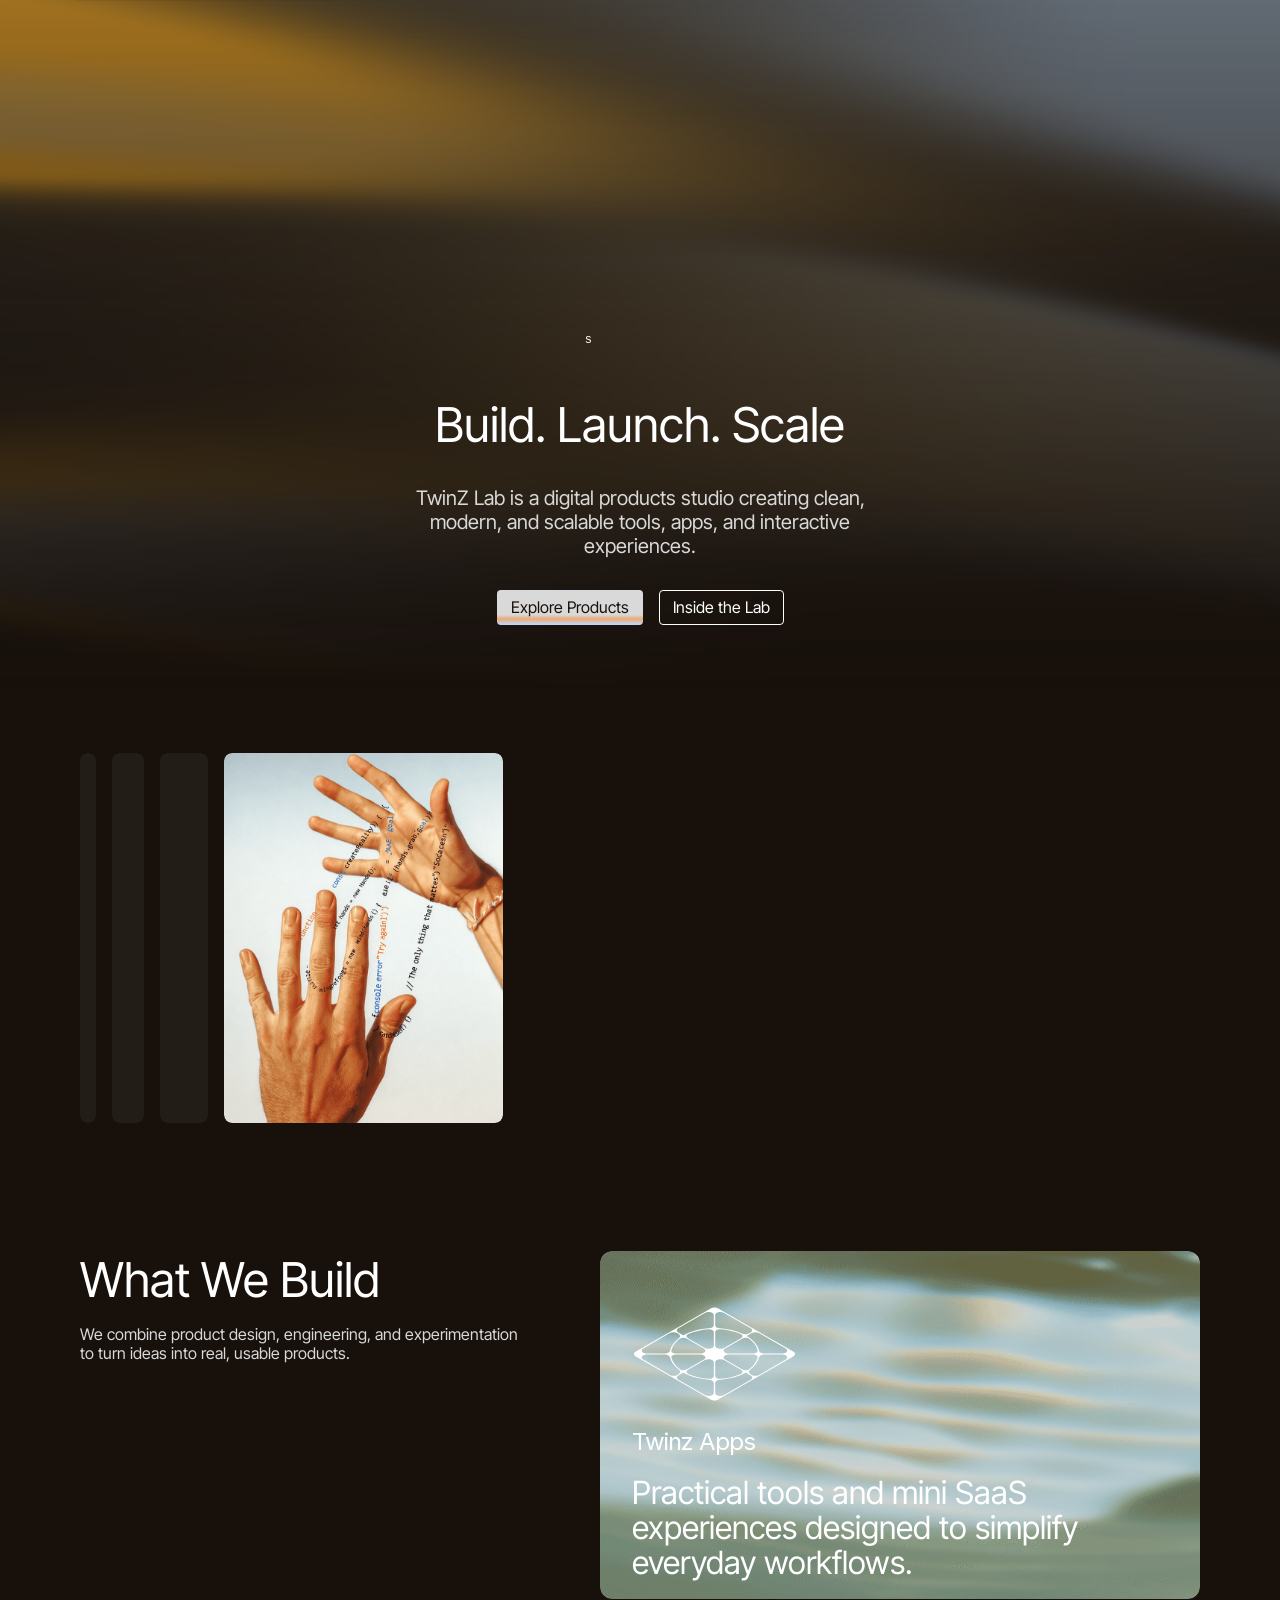
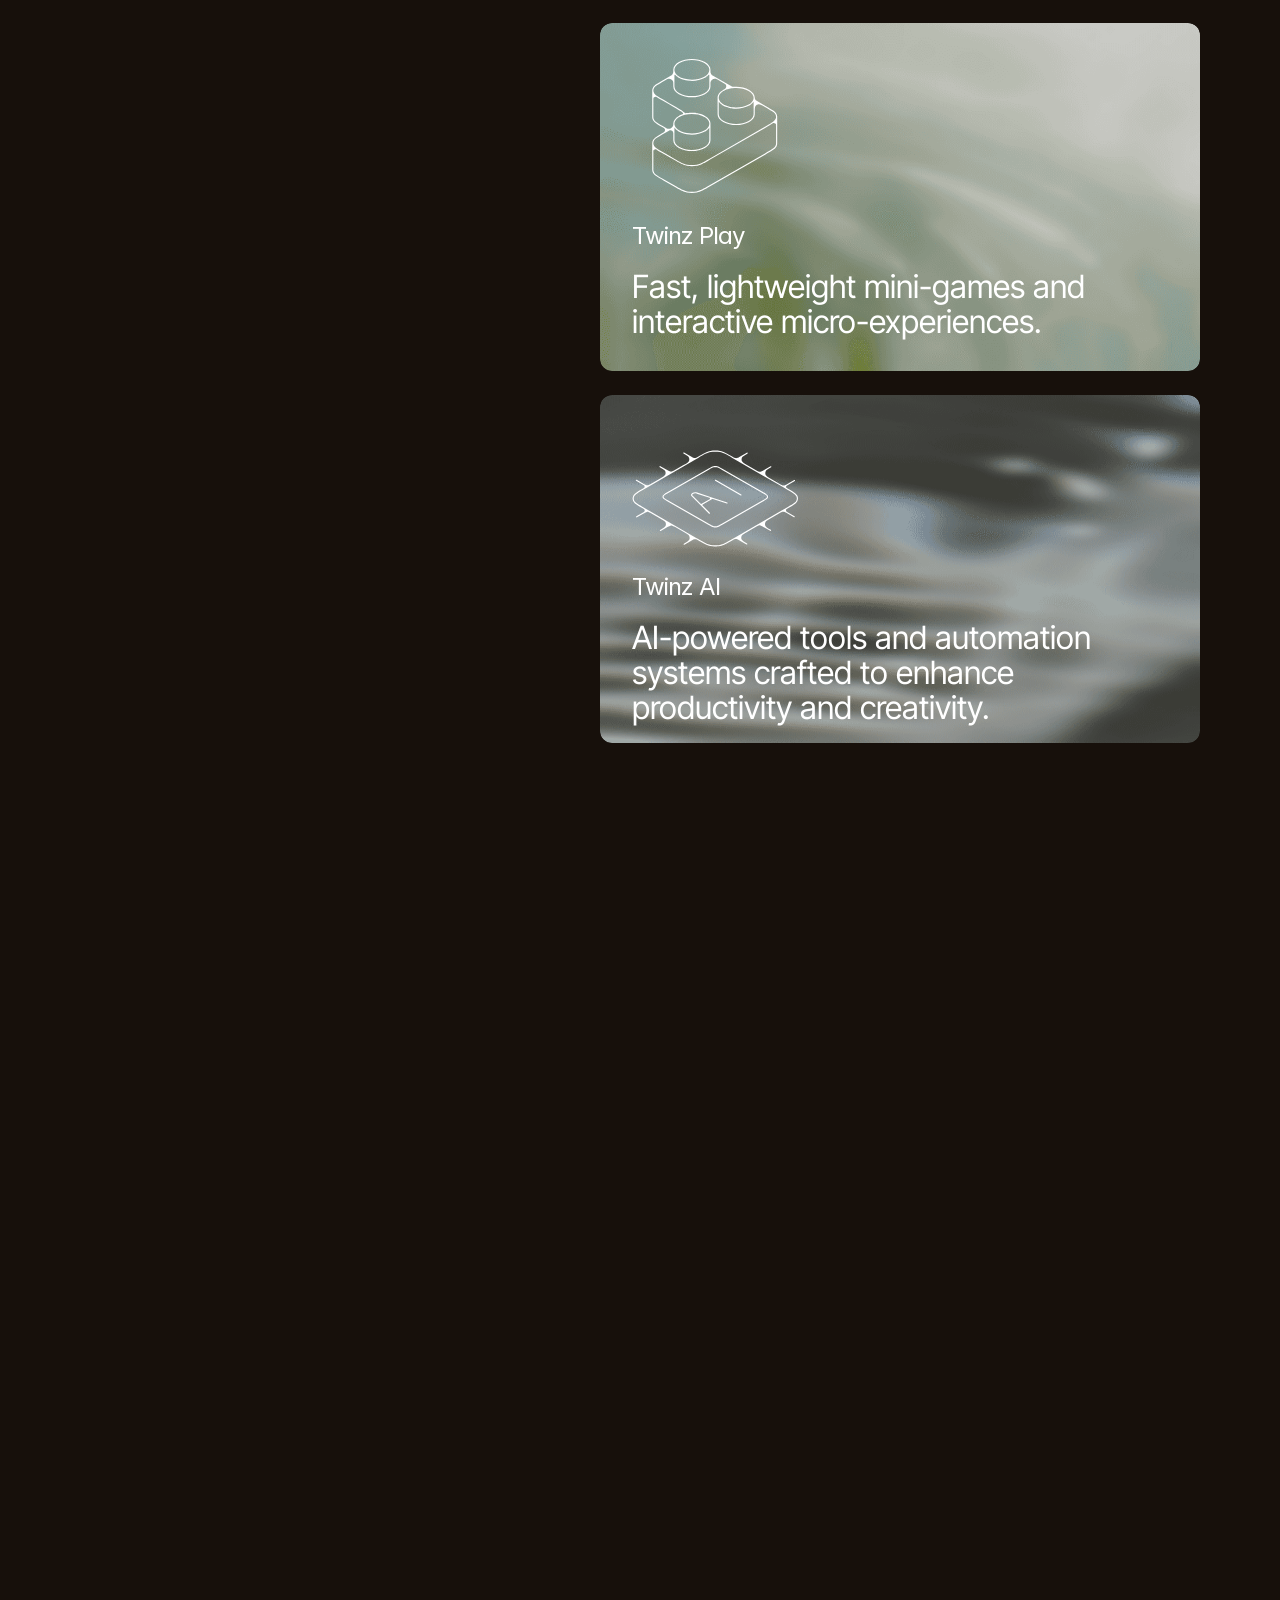
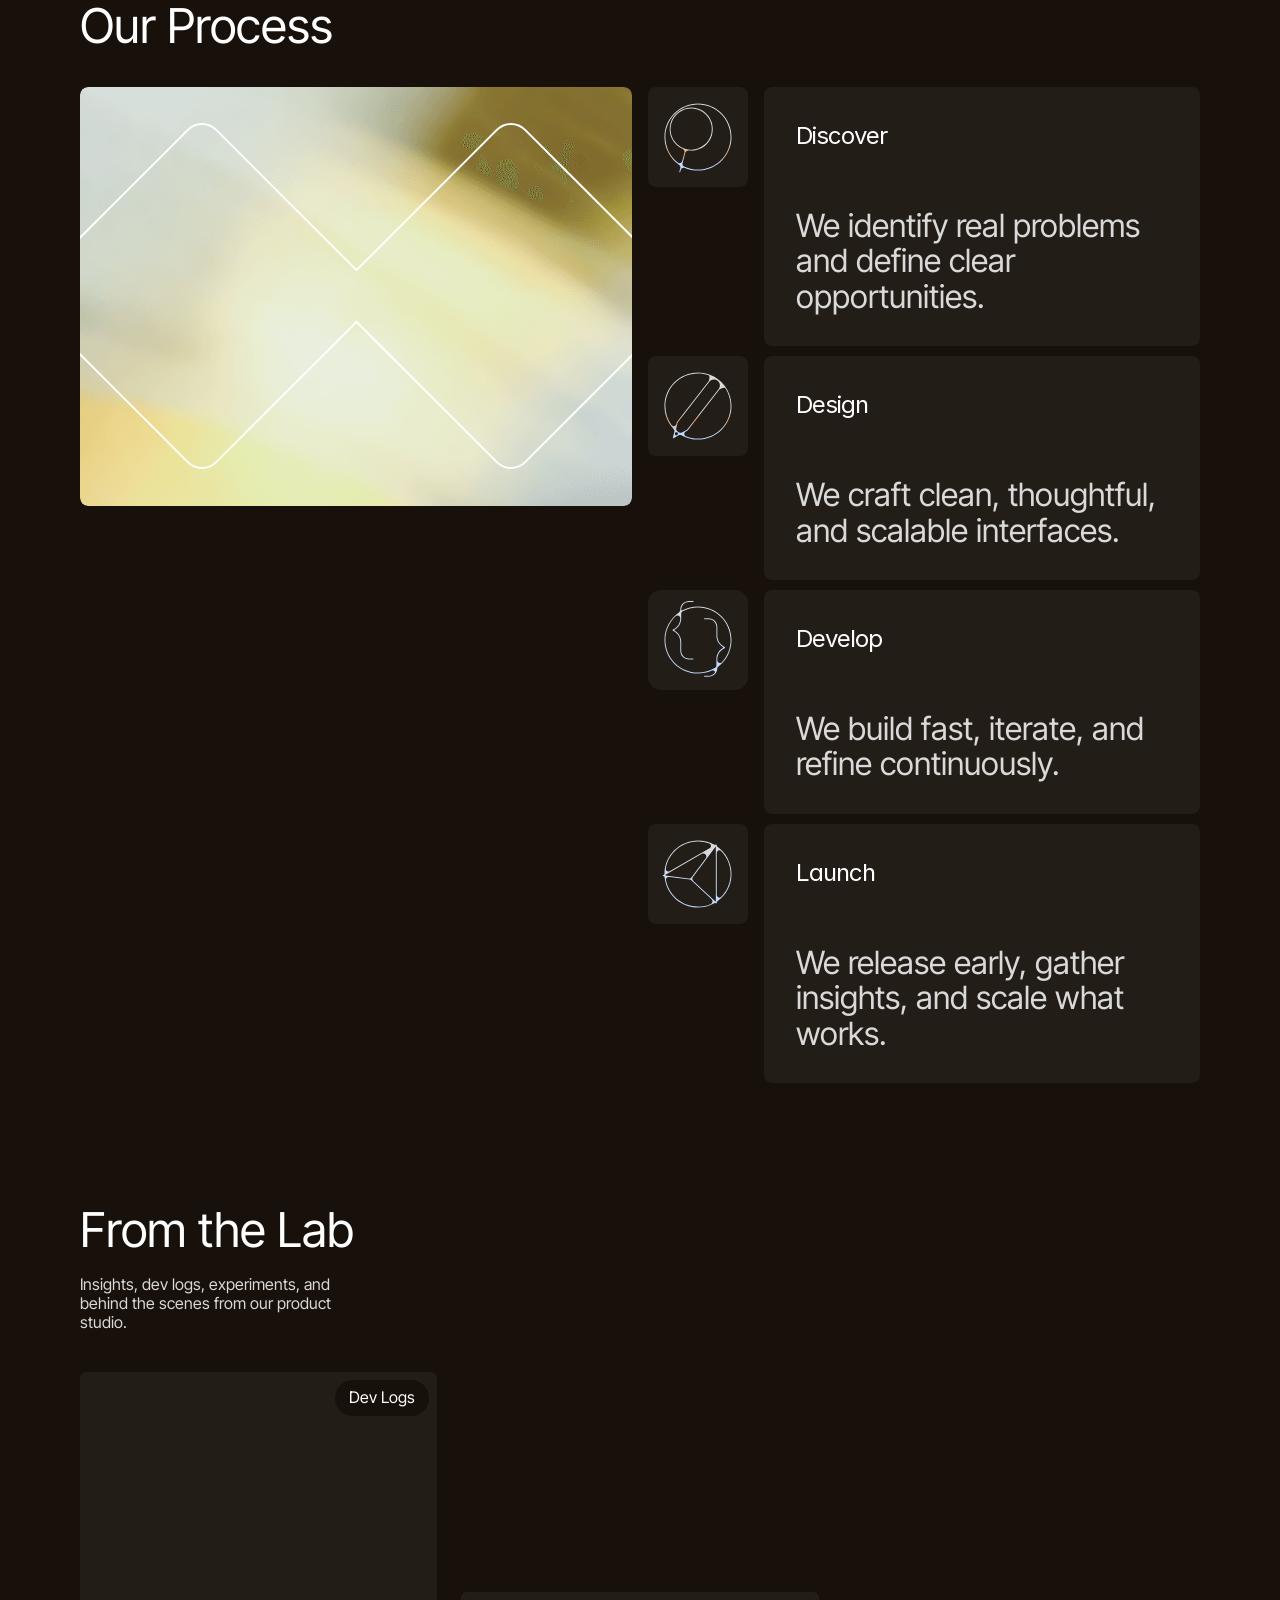
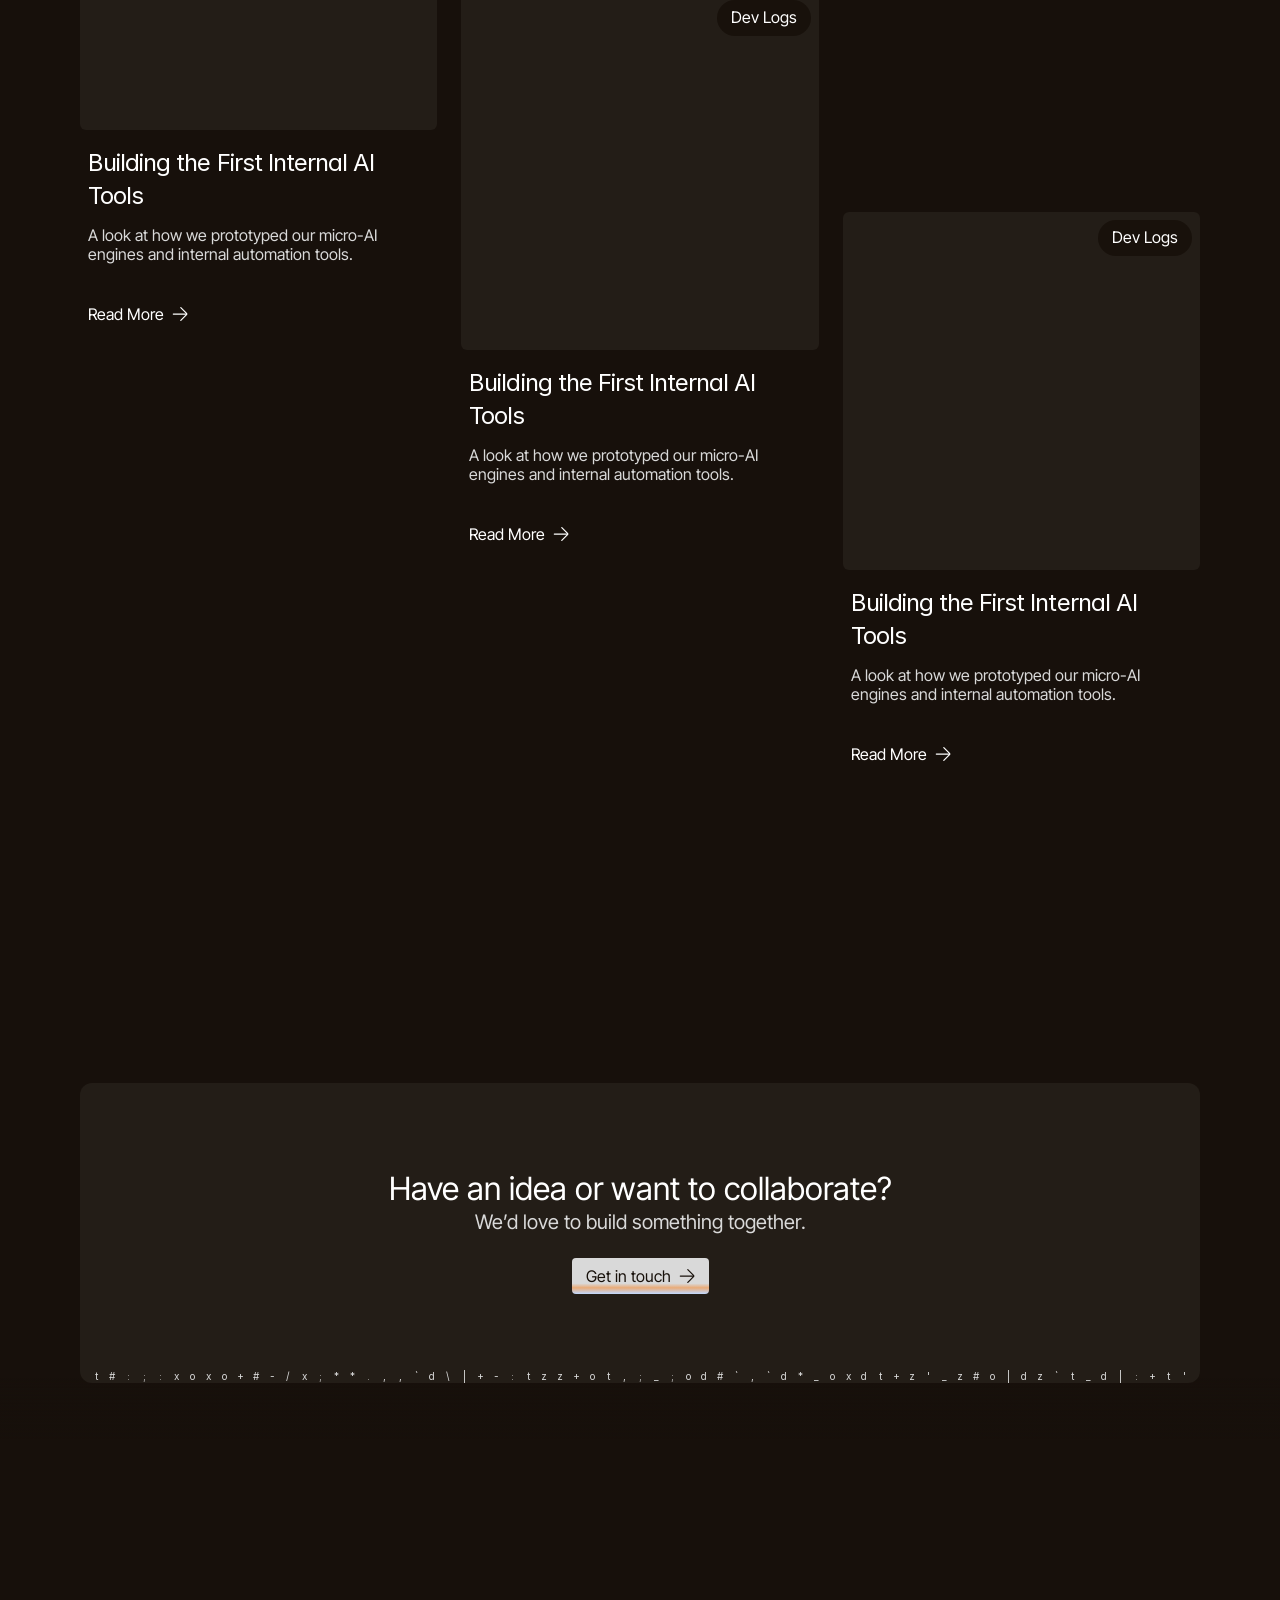
==== commit 66a1c424: "Remove Framer editor footprints and rebrand Twinzlab Disable the Framer Edit Content pencil (EditorB" ====
--- a/index.html
+++ b/index.html
@@ -1,29 +1,64 @@
 <!doctype html>
-<!-- Made in Framer · framer.com ✨ -->
 <!-- Published Sep 22, 2026, 1:39 PM UTC -->
 <html dir="ltr">
-<head><script>(function(){var p=location.pathname;if(p.endsWith("/index.html")){history.replaceState(null,"",p.slice(0,-10))}})()</script><script>(function(){document.addEventListener("click",function(e){if(e.defaultPrevented||e.button!==0||e.metaKey||e.ctrlKey||e.shiftKey||e.altKey)return;var a=e.target&&e.target.closest?e.target.closest("a[href]"):null;if(!a)return;if(a.target&&a.target!=="_self")return;if(a.hasAttribute("download"))return;var href=a.getAttribute("href")||"";if(href.charAt(0)==="#")return;var u;try{u=new URL(a.href,location.href)}catch(err){return}if(u.origin!==location.origin)return;if(u.pathname===location.pathname&&u.hash)return;e.preventDefault();e.stopPropagation();location.assign(u.href)},true)})()</script><script>(function(){var M={"/sites/4wbC1HUnDVL6GYLCfaNijD/searchIndex-DEfCXdky0Uv3.json":"assets/framerusercontent.com/sites/4wbC1HUnDVL6GYLCfaNijD/searchIndex-DEfCXdky0Uv3.json","/sites/4wbC1HUnDVL6GYLCfaNijD/searchIndex-TkpOKrHtNekf.json":"assets/framerusercontent.com/sites/4wbC1HUnDVL6GYLCfaNijD/searchIndex-TkpOKrHtNekf.json","/sites/icons/default-favicon-light.v1.png":"assets/framerusercontent.com/sites/icons/default-favicon-light.v1.png","/sites/icons/default-favicon-dark.v1.png":"assets/framerusercontent.com/sites/icons/default-favicon-dark.v1.png","/sites/icons/default-touch-icon.v3.png":"assets/framerusercontent.com/sites/icons/default-touch-icon.v3.png","/assets/5vvr9Vy74if2I6bQbJvbw7SY1pQ.woff2":"assets/framerusercontent.com/assets/5vvr9Vy74if2I6bQbJvbw7SY1pQ.woff2","/assets/EOr0mi4hNtlgWNn9if640EZzXCo.woff2":"assets/framerusercontent.com/assets/EOr0mi4hNtlgWNn9if640EZzXCo.woff2","/assets/Y9k9QrlZAqio88Klkmbd8VoMQc.woff2":"assets/framerusercontent.com/assets/Y9k9QrlZAqio88Klkmbd8VoMQc.woff2","/assets/OYrD2tBIBPvoJXiIHnLoOXnY9M.woff2":"assets/framerusercontent.com/assets/OYrD2tBIBPvoJXiIHnLoOXnY9M.woff2","/assets/JeYwfuaPfZHQhEG8U5gtPDZ7WQ.woff2":"assets/framerusercontent.com/assets/JeYwfuaPfZHQhEG8U5gtPDZ7WQ.woff2","/assets/GrgcKwrN6d3Uz8EwcLHZxwEfC4.woff2":"assets/framerusercontent.com/assets/GrgcKwrN6d3Uz8EwcLHZxwEfC4.woff2","/assets/b6Y37FthZeALduNqHicBT6FutY.woff2":"assets/framerusercontent.com/assets/b6Y37FthZeALduNqHicBT6FutY.woff2","/assets/DpPBYI0sL4fYLgAkX8KXOPVt7c.woff2":"assets/framerusercontent.com/assets/DpPBYI0sL4fYLgAkX8KXOPVt7c.woff2","/assets/4RAEQdEOrcnDkhHiiCbJOw92Lk.woff2":"assets/framerusercontent.com/assets/4RAEQdEOrcnDkhHiiCbJOw92Lk.woff2","/assets/1K3W8DizY3v4emK8Mb08YHxTbs.woff2":"assets/framerusercontent.com/assets/1K3W8DizY3v4emK8Mb08YHxTbs.woff2","/assets/tUSCtfYVM1I1IchuyCwz9gDdQ.woff2":"assets/framerusercontent.com/assets/tUSCtfYVM1I1IchuyCwz9gDdQ.woff2","/assets/VgYFWiwsAC5OYxAycRXXvhze58.woff2":"assets/framerusercontent.com/assets/VgYFWiwsAC5OYxAycRXXvhze58.woff2","/assets/syRNPWzAMIrcJ3wIlPIP43KjQs.woff2":"assets/framerusercontent.com/assets/syRNPWzAMIrcJ3wIlPIP43KjQs.woff2","/assets/GIryZETIX4IFypco5pYZONKhJIo.woff2":"assets/framerusercontent.com/assets/GIryZETIX4IFypco5pYZONKhJIo.woff2","/assets/H89BbHkbHDzlxZzxi8uPzTsp90.woff2":"assets/framerusercontent.com/assets/H89BbHkbHDzlxZzxi8uPzTsp90.woff2","/assets/u6gJwDuwB143kpNK1T1MDKDWkMc.woff2":"assets/framerusercontent.com/assets/u6gJwDuwB143kpNK1T1MDKDWkMc.woff2","/assets/43sJ6MfOPh1LCJt46OvyDuSbA6o.woff2":"assets/framerusercontent.com/assets/43sJ6MfOPh1LCJt46OvyDuSbA6o.woff2","/assets/wccHG0r4gBDAIRhfHiOlq6oEkqw.woff2":"assets/framerusercontent.com/assets/wccHG0r4gBDAIRhfHiOlq6oEkqw.woff2","/assets/WZ367JPwf9bRW6LdTHN8rXgSjw.woff2":"assets/framerusercontent.com/assets/WZ367JPwf9bRW6LdTHN8rXgSjw.woff2","/assets/ia3uin3hQWqDrVloC1zEtYHWw.woff2":"assets/framerusercontent.com/assets/ia3uin3hQWqDrVloC1zEtYHWw.woff2","/assets/2A4Xx7CngadFGlVV4xrO06OBHY.woff2":"assets/framerusercontent.com/assets/2A4Xx7CngadFGlVV4xrO06OBHY.woff2","/assets/CfMzU8w2e7tHgF4T4rATMPuWosA.woff2":"assets/framerusercontent.com/assets/CfMzU8w2e7tHgF4T4rATMPuWosA.woff2","/assets/867QObYax8ANsfX4TGEVU9YiCM.woff2":"assets/framerusercontent.com/assets/867QObYax8ANsfX4TGEVU9YiCM.woff2","/assets/Oyn2ZbENFdnW7mt2Lzjk1h9Zb9k.woff2":"assets/framerusercontent.com/assets/Oyn2ZbENFdnW7mt2Lzjk1h9Zb9k.woff2","/assets/cdAe8hgZ1cMyLu9g005pAW3xMo.woff2":"assets/framerusercontent.com/assets/cdAe8hgZ1cMyLu9g005pAW3xMo.woff2","/assets/DOfvtmE1UplCq161m6Hj8CSQYg.woff2":"assets/framerusercontent.com/assets/DOfvtmE1UplCq161m6Hj8CSQYg.woff2","/assets/pKRFNWFoZl77qYCAIp84lN1h944.woff2":"assets/framerusercontent.com/assets/pKRFNWFoZl77qYCAIp84lN1h944.woff2","/assets/tKtBcDnBMevsEEJKdNGhhkLzYo.woff2":"assets/framerusercontent.com/assets/tKtBcDnBMevsEEJKdNGhhkLzYo.woff2","/images/5wNTXuzFxrzH948E1qX2FNXw.png?scale-down-to=1024&width=1024&height=1404":"assets/framerusercontent.com/images/5wNTXuzFxrzH948E1qX2FNXw.1wlte4w.png","/images/5wNTXuzFxrzH948E1qX2FNXw.png?width=1024&height=1404":"assets/framerusercontent.com/images/5wNTXuzFxrzH948E1qX2FNXw.0gxhl1z.png","/images/OWvAUBBB8qptyC9zyq5FvfxpHk.png?scale-down-to=1024&width=1764&height=2376":"assets/framerusercontent.com/images/OWvAUBBB8qptyC9zyq5FvfxpHk.0em82hq.png","/images/OWvAUBBB8qptyC9zyq5FvfxpHk.png?scale-down-to=2048&width=1764&height=2376":"assets/framerusercontent.com/images/OWvAUBBB8qptyC9zyq5FvfxpHk.1tldzgt.png","/images/OWvAUBBB8qptyC9zyq5FvfxpHk.png?width=1764&height=2376":"assets/framerusercontent.com/images/OWvAUBBB8qptyC9zyq5FvfxpHk.0wchnkd.png","/images/ERl4FbIK9Zc9DdUWeg5PBvwyXkI.png?scale-down-to=1024&width=1472&height=1962":"assets/framerusercontent.com/images/ERl4FbIK9Zc9DdUWeg5PBvwyXkI.02rko28.png","/images/ERl4FbIK9Zc9DdUWeg5PBvwyXkI.png?width=1472&height=1962":"assets/framerusercontent.com/images/ERl4FbIK9Zc9DdUWeg5PBvwyXkI.18v604f.png","/images/EPMXEtXcnyPih3tSHgm97QY.png?scale-down-to=1024&width=736&height=1084":"assets/framerusercontent.com/images/EPMXEtXcnyPih3tSHgm97QY.0llhbxj.png","/images/EPMXEtXcnyPih3tSHgm97QY.png?width=736&height=1084":"assets/framerusercontent.com/images/EPMXEtXcnyPih3tSHgm97QY.0uju136.png","/images/VhEu9cf5LpciwH732bDtwPgPrU.png?width=736&height=981":"assets/framerusercontent.com/images/VhEu9cf5LpciwH732bDtwPgPrU.0of8tct.png","/sites/4wbC1HUnDVL6GYLCfaNijD/rolldown-runtime.Dh6celcD.mjs":"assets/framerusercontent.com/sites/4wbC1HUnDVL6GYLCfaNijD/rolldown-runtime.Dh6celcD.mjs","/sites/4wbC1HUnDVL6GYLCfaNijD/react.D20wc1Tc.mjs":"assets/framerusercontent.com/sites/4wbC1HUnDVL6GYLCfaNijD/react.D20wc1Tc.mjs","/sites/4wbC1HUnDVL6GYLCfaNijD/motion.D6FgqyJb.mjs":"assets/framerusercontent.com/sites/4wbC1HUnDVL6GYLCfaNijD/motion.D6FgqyJb.mjs","/sites/4wbC1HUnDVL6GYLCfaNijD/framer.CGkvXhO0.mjs":"assets/framerusercontent.com/sites/4wbC1HUnDVL6GYLCfaNijD/framer.CGkvXhO0.mjs","/sites/4wbC1HUnDVL6GYLCfaNijD/xzZh76NOK.J_AKAmdp.mjs":"assets/framerusercontent.com/sites/4wbC1HUnDVL6GYLCfaNijD/xzZh76NOK.J_AKAmdp.mjs","/sites/4wbC1HUnDVL6GYLCfaNijD/ZLixWQHwXAzILUA89WILtxq3lKpxb36SN2ptjePSkAs.Dlw_FQaN.mjs":"assets/framerusercontent.com/sites/4wbC1HUnDVL6GYLCfaNijD/ZLixWQHwXAzILUA89WILtxq3lKpxb36SN2ptjePSkAs.Dlw_FQaN.mjs","/sites/4wbC1HUnDVL6GYLCfaNijD/I5DkO70SubCGeDmUZuynrx3pKRND2GYQriDfxC1imHc.FEQmywUn.mjs":"assets/framerusercontent.com/sites/4wbC1HUnDVL6GYLCfaNijD/I5DkO70SubCGeDmUZuynrx3pKRND2GYQriDfxC1imHc.FEQmywUn.mjs","/sites/4wbC1HUnDVL6GYLCfaNijD/shared-lib.D8apzt1x.mjs":"assets/framerusercontent.com/sites/4wbC1HUnDVL6GYLCfaNijD/shared-lib.D8apzt1x.mjs","/sites/4wbC1HUnDVL6GYLCfaNijD/script_main.D2LobRky.mjs":"assets/framerusercontent.com/sites/4wbC1HUnDVL6GYLCfaNijD/script_main.D2LobRky.mjs","/images/KHJXcSHR1XXawvB3GiOoln4n9Fg.jpg?scale-down-to=512&width=4565&height=3888":"assets/framerusercontent.com/images/KHJXcSHR1XXawvB3GiOoln4n9Fg.114qk3i.jpg","/images/KHJXcSHR1XXawvB3GiOoln4n9Fg.jpg?scale-down-to=1024&width=4565&height=3888":"assets/framerusercontent.com/images/KHJXcSHR1XXawvB3GiOoln4n9Fg.1frisy3.jpg","/images/KHJXcSHR1XXawvB3GiOoln4n9Fg.jpg?scale-down-to=2048&width=4565&height=3888":"assets/framerusercontent.com/images/KHJXcSHR1XXawvB3GiOoln4n9Fg.1rfb8ic.jpg","/images/KHJXcSHR1XXawvB3GiOoln4n9Fg.jpg?scale-down-to=4096&width=4565&height=3888":"assets/framerusercontent.com/images/KHJXcSHR1XXawvB3GiOoln4n9Fg.01gbidz.jpg","/images/KHJXcSHR1XXawvB3GiOoln4n9Fg.jpg?width=4565&height=3888":"assets/framerusercontent.com/images/KHJXcSHR1XXawvB3GiOoln4n9Fg.1f6i0lw.jpg","/images/eaGTdL1Y6fiZm7RNrpgyVO8Ymps.jpg?width=736&height=917":"assets/framerusercontent.com/images/eaGTdL1Y6fiZm7RNrpgyVO8Ymps.0mqmx3e.jpg","/images/xjnUozwBcroSgyqhO9rSPKg1Dr0.jpg?scale-down-to=1024&width=1024&height=1536":"assets/framerusercontent.com/images/xjnUozwBcroSgyqhO9rSPKg1Dr0.1rrmnwm.jpg","/images/xjnUozwBcroSgyqhO9rSPKg1Dr0.jpg?width=1024&height=1536":"assets/framerusercontent.com/images/xjnUozwBcroSgyqhO9rSPKg1Dr0.0mvmq25.jpg","/images/QKhuSh311lC3mo2hc5PMnQAW8.png?scale-down-to=512&width=680&height=204":"assets/framerusercontent.com/images/QKhuSh311lC3mo2hc5PMnQAW8.092t4qj.png","/images/QKhuSh311lC3mo2hc5PMnQAW8.png?width=680&height=204":"assets/framerusercontent.com/images/QKhuSh311lC3mo2hc5PMnQAW8.0h7b8pd.png","/images/z7F9FHd73S3X6SGNm0x5H7eoYw.png?scale-down-to=512&width=892&height=204":"assets/framerusercontent.com/images/z7F9FHd73S3X6SGNm0x5H7eoYw.0j57vyw.png","/images/z7F9FHd73S3X6SGNm0x5H7eoYw.png?width=892&height=204":"assets/framerusercontent.com/images/z7F9FHd73S3X6SGNm0x5H7eoYw.05p1p1q.png","/images/MU0E3fIcm0KokSLkuutqOMT08.png?scale-down-to=512&width=1304&height=204":"assets/framerusercontent.com/images/MU0E3fIcm0KokSLkuutqOMT08.0xk2aev.png","/images/MU0E3fIcm0KokSLkuutqOMT08.png?scale-down-to=1024&width=1304&height=204":"assets/framerusercontent.com/images/MU0E3fIcm0KokSLkuutqOMT08.193roc8.png","/images/MU0E3fIcm0KokSLkuutqOMT08.png?width=1304&height=204":"assets/framerusercontent.com/images/MU0E3fIcm0KokSLkuutqOMT08.07tkspt.png","/images/Y3r5aZluLj0QVBkmYgLyFoEXiM.png?scale-down-to=512&width=1868&height=204":"assets/framerusercontent.com/images/Y3r5aZluLj0QVBkmYgLyFoEXiM.1jn5c2u.png","/images/Y3r5aZluLj0QVBkmYgLyFoEXiM.png?scale-down-to=1024&width=1868&height=204":"assets/framerusercontent.com/images/Y3r5aZluLj0QVBkmYgLyFoEXiM.020kqzp.png","/images/Y3r5aZluLj0QVBkmYgLyFoEXiM.png?width=1868&height=204":"assets/framerusercontent.com/images/Y3r5aZluLj0QVBkmYgLyFoEXiM.0khj1e8.png","/sites/4wbC1HUnDVL6GYLCfaNijD/yx-adpuVsdGhmiLUv5Qkiuw-CXOUc0b5k-WM5rCk3ys.CzHPG6Rt.mjs":"assets/framerusercontent.com/sites/4wbC1HUnDVL6GYLCfaNijD/yx-adpuVsdGhmiLUv5Qkiuw-CXOUc0b5k-WM5rCk3ys.CzHPG6Rt.mjs","/sites/4wbC1HUnDVL6GYLCfaNijD/1KhtaoUybl6JUoy4-DUXr-lSAJliY13bCpWr3nDCOfA.BzdNgoCc.mjs":"assets/framerusercontent.com/sites/4wbC1HUnDVL6GYLCfaNijD/1KhtaoUybl6JUoy4-DUXr-lSAJliY13bCpWr3nDCOfA.BzdNgoCc.mjs","/images/QR7y9eZA7mXlIO7C2ukEv0els.png?width=320&height=140":"assets/framerusercontent.com/images/QR7y9eZA7mXlIO7C2ukEv0els.1p74yqr.png","/images/4vOIkVjZtxWl6L2eE4Z4jc2DVCQ.png?scale-down-to=512&width=3600&height=897":"assets/framerusercontent.com/images/4vOIkVjZtxWl6L2eE4Z4jc2DVCQ.0kim7qm.png","/images/4vOIkVjZtxWl6L2eE4Z4jc2DVCQ.png?scale-down-to=1024&width=3600&height=897":"assets/framerusercontent.com/images/4vOIkVjZtxWl6L2eE4Z4jc2DVCQ.134p5dp.png","/images/4vOIkVjZtxWl6L2eE4Z4jc2DVCQ.png?scale-down-to=2048&width=3600&height=897":"assets/framerusercontent.com/images/4vOIkVjZtxWl6L2eE4Z4jc2DVCQ.0c0hsec.png","/images/4vOIkVjZtxWl6L2eE4Z4jc2DVCQ.png?width=3600&height=897":"assets/framerusercontent.com/images/4vOIkVjZtxWl6L2eE4Z4jc2DVCQ.07rbw3o.png","/sites/4wbC1HUnDVL6GYLCfaNijD/uNvUQUH_e3dat3doMjg_o-CO4P2Upe6IZkOJm8uCeo4.De5xg7Hn.mjs":"assets/framerusercontent.com/sites/4wbC1HUnDVL6GYLCfaNijD/uNvUQUH_e3dat3doMjg_o-CO4P2Upe6IZkOJm8uCeo4.De5xg7Hn.mjs","/sites/4wbC1HUnDVL6GYLCfaNijD/j_SdNZuQIHwcej-mAOCZB7Q4xnfhj-zTPuNJLC5btBc.D-N9AhjI.mjs":"assets/framerusercontent.com/sites/4wbC1HUnDVL6GYLCfaNijD/j_SdNZuQIHwcej-mAOCZB7Q4xnfhj-zTPuNJLC5btBc.D-N9AhjI.mjs","/sites/4wbC1HUnDVL6GYLCfaNijD/SitesNotFoundPage.js@1.4.DkVKB536.mjs":"assets/framerusercontent.com/sites/4wbC1HUnDVL6GYLCfaNijD/SitesNotFoundPage.js@1.4.DkVKB536.mjs","/sites/4wbC1HUnDVL6GYLCfaNijD/b3JZbrpKtKMZL63x2leUXwRHgidARb05pHdFHGCvyjw.wFUEeHC7.mjs":"assets/framerusercontent.com/sites/4wbC1HUnDVL6GYLCfaNijD/b3JZbrpKtKMZL63x2leUXwRHgidARb05pHdFHGCvyjw.wFUEeHC7.mjs","/sites/4wbC1HUnDVL6GYLCfaNijD/J1LWJOD1Qg_o5rItbz2DgygRxRinIbIrnioXYkrONco.BD6dFGHl.mjs":"assets/framerusercontent.com/sites/4wbC1HUnDVL6GYLCfaNijD/J1LWJOD1Qg_o5rItbz2DgygRxRinIbIrnioXYkrONco.BD6dFGHl.mjs","/sites/4wbC1HUnDVL6GYLCfaNijD/boDAYvS3__SkcRCdf0CEQhrtyOOKi3ow46GD-LLVPCc.BcNb0lKg.mjs":"assets/framerusercontent.com/sites/4wbC1HUnDVL6GYLCfaNijD/boDAYvS3__SkcRCdf0CEQhrtyOOKi3ow46GD-LLVPCc.BcNb0lKg.mjs","/sites/4wbC1HUnDVL6GYLCfaNijD/PX9hIOIVM.DqUuWrHf.mjs":"assets/framerusercontent.com/sites/4wbC1HUnDVL6GYLCfaNijD/PX9hIOIVM.DqUuWrHf.mjs","/images/9VwT053xK0dqx3RWzJm9EDi90o.png?scale-down-to=1200&width=2400&height=1330":"assets/framerusercontent.com/images/9VwT053xK0dqx3RWzJm9EDi90o.1eb8a1b.png","/assets/hyOgCu0Xnghbimh0pE8QTvtt2AU.woff2":"assets/framerusercontent.com/assets/hyOgCu0Xnghbimh0pE8QTvtt2AU.woff2","/assets/NeGmSOXrPBfEFIy5YZeHq17LEDA.woff2":"assets/framerusercontent.com/assets/NeGmSOXrPBfEFIy5YZeHq17LEDA.woff2","/assets/oYaAX5himiTPYuN8vLWnqBbfD2s.woff2":"assets/framerusercontent.com/assets/oYaAX5himiTPYuN8vLWnqBbfD2s.woff2","/assets/lEJLP4R0yuCaMCjSXYHtJw72M.woff2":"assets/framerusercontent.com/assets/lEJLP4R0yuCaMCjSXYHtJw72M.woff2","/assets/cRJyLNuTJR5jbyKzGi33wU9cqIQ.woff2":"assets/framerusercontent.com/assets/cRJyLNuTJR5jbyKzGi33wU9cqIQ.woff2","/assets/1ZFS7N918ojhhd0nQWdj3jz4w.woff2":"assets/framerusercontent.com/assets/1ZFS7N918ojhhd0nQWdj3jz4w.woff2","/assets/A0Wcc7NgXMjUuFdquHDrIZpzZw0.woff2":"assets/framerusercontent.com/assets/A0Wcc7NgXMjUuFdquHDrIZpzZw0.woff2","/assets/5A3Ce6C9YYmCjpQx9M4inSaKU.woff2":"assets/framerusercontent.com/assets/5A3Ce6C9YYmCjpQx9M4inSaKU.woff2","/assets/Qx95Xyt0Ka3SGhinnbXIGpEIyP4.woff2":"assets/framerusercontent.com/assets/Qx95Xyt0Ka3SGhinnbXIGpEIyP4.woff2","/assets/6mJuEAguuIuMog10gGvH5d3cl8.woff2":"assets/framerusercontent.com/assets/6mJuEAguuIuMog10gGvH5d3cl8.woff2","/assets/xYYWaj7wCU5zSQH0eXvSaS19wo.woff2":"assets/framerusercontent.com/assets/xYYWaj7wCU5zSQH0eXvSaS19wo.woff2","/assets/otTaNuNpVK4RbdlT7zDDdKvQBA.woff2":"assets/framerusercontent.com/assets/otTaNuNpVK4RbdlT7zDDdKvQBA.woff2","/assets/d3tHnaQIAeqiE5hGcRw4mmgWYU.woff2":"assets/framerusercontent.com/assets/d3tHnaQIAeqiE5hGcRw4mmgWYU.woff2","/assets/DolVirEGb34pEXEp8t8FQBSK4.woff2":"assets/framerusercontent.com/assets/DolVirEGb34pEXEp8t8FQBSK4.woff2","/sites/4wbC1HUnDVL6GYLCfaNijD/KZCRndFLsnLVmtqi7Gs1UKajO-Lr1V7UmagVHfqpmbQ.FDPvFhW1.mjs":"assets/framerusercontent.com/sites/4wbC1HUnDVL6GYLCfaNijD/KZCRndFLsnLVmtqi7Gs1UKajO-Lr1V7UmagVHfqpmbQ.FDPvFhW1.mjs","/sites/4wbC1HUnDVL6GYLCfaNijD/sc61x67TYZyfcAB7CQElZIOFn81OvCzG684wFYKUl3U.x6xCcy_d.mjs":"assets/framerusercontent.com/sites/4wbC1HUnDVL6GYLCfaNijD/sc61x67TYZyfcAB7CQElZIOFn81OvCzG684wFYKUl3U.x6xCcy_d.mjs","/third-party-assets/fontshare/":"assets/framerusercontent.com/third-party-assets/fontshare/index","/sites/4wbC1HUnDVL6GYLCfaNijD/google-YSYBFRE6.BZ57zP5h.mjs":"assets/framerusercontent.com/sites/4wbC1HUnDVL6GYLCfaNijD/google-YSYBFRE6.BZ57zP5h.mjs","/sites/4wbC1HUnDVL6GYLCfaNijD/fontshare-TIA7QUPT.CjCmvCKY.mjs":"assets/framerusercontent.com/sites/4wbC1HUnDVL6GYLCfaNijD/fontshare-TIA7QUPT.CjCmvCKY.mjs","/sites/4wbC1HUnDVL6GYLCfaNijD/google-H6SFY4F5.5HW9yzMR.mjs":"assets/framerusercontent.com/sites/4wbC1HUnDVL6GYLCfaNijD/google-H6SFY4F5.5HW9yzMR.mjs","/sites/4wbC1HUnDVL6GYLCfaNijD/fontshare-PZLWRK4B.CuFl42Lb.mjs":"assets/framerusercontent.com/sites/4wbC1HUnDVL6GYLCfaNijD/fontshare-PZLWRK4B.CuFl42Lb.mjs","/sites/4wbC1HUnDVL6GYLCfaNijD/framer-font-RD2SUPQH.BV4yRwNx.mjs":"assets/framerusercontent.com/sites/4wbC1HUnDVL6GYLCfaNijD/framer-font-RD2SUPQH.BV4yRwNx.mjs","/sites/4wbC1HUnDVL6GYLCfaNijD/google-EGNT223R.4Zga1324.mjs":"assets/framerusercontent.com/sites/4wbC1HUnDVL6GYLCfaNijD/google-EGNT223R.4Zga1324.mjs","/sites/4wbC1HUnDVL6GYLCfaNijD/fontshare-SXU5BGFE.DwUZJPwH.mjs":"assets/framerusercontent.com/sites/4wbC1HUnDVL6GYLCfaNijD/fontshare-SXU5BGFE.DwUZJPwH.mjs","/chunk-BAHUFDKX.mjs":"assets/app.framerstatic.com/chunk-BAHUFDKX.mjs","/chunk-6W2K2MOG.mjs":"assets/app.framerstatic.com/chunk-6W2K2MOG.mjs","/editorbar.PARCUZAY.mjs":"assets/app.framerstatic.com/editorbar.PARCUZAY.mjs","/chunk-WLHSDIGQ.mjs":"assets/app.framerstatic.com/chunk-WLHSDIGQ.mjs","/chunk-YRQ7G4QH.mjs":"assets/app.framerstatic.com/chunk-YRQ7G4QH.mjs","/chunk-WOEOGJ2W.mjs":"assets/app.framerstatic.com/chunk-WOEOGJ2W.mjs","/editorbar.T7C3RN3O.css":"assets/app.framerstatic.com/editorbar.T7C3RN3O.css","/EditButton-JSBAOQB4.mjs":"assets/app.framerstatic.com/EditButton-JSBAOQB4.mjs","/render-IED2CVS4.mjs":"assets/app.framerstatic.com/render-IED2CVS4.mjs","/chunk-VDA3GRFX.mjs":"assets/app.framerstatic.com/chunk-VDA3GRFX.mjs","/chunk-E3YBISDV.mjs":"assets/app.framerstatic.com/chunk-E3YBISDV.mjs","/chunk-2H4MUVXX.mjs":"assets/app.framerstatic.com/chunk-2H4MUVXX.mjs","/chunk-GCE6XRE4.mjs":"assets/app.framerstatic.com/chunk-GCE6XRE4.mjs","/chunk-FN4UUVUF.mjs":"assets/app.framerstatic.com/chunk-FN4UUVUF.mjs","/chunk-ROHJYNPZ.mjs":"assets/app.framerstatic.com/chunk-ROHJYNPZ.mjs","/chunk-W66X7GVB.mjs":"assets/app.framerstatic.com/chunk-W66X7GVB.mjs","/chunk-OBLCCTWZ.mjs":"assets/app.framerstatic.com/chunk-OBLCCTWZ.mjs","/chunk-SCCCCPCG.mjs":"assets/app.framerstatic.com/chunk-SCCCCPCG.mjs","/chunk-ASUY6MBG.mjs":"assets/app.framerstatic.com/chunk-ASUY6MBG.mjs","/chunk-UNTH6S73.mjs":"assets/app.framerstatic.com/chunk-UNTH6S73.mjs","/chunk-YE4QPCYK.mjs":"assets/app.framerstatic.com/chunk-YE4QPCYK.mjs","/chunk-EDICM4ZE.mjs":"assets/app.framerstatic.com/chunk-EDICM4ZE.mjs","/chunk-GM6ZIJO3.mjs":"assets/app.framerstatic.com/chunk-GM6ZIJO3.mjs","/chunk-OBFX54BM.mjs":"assets/app.framerstatic.com/chunk-OBFX54BM.mjs","/chunk-5C7X4FEK.mjs":"assets/app.framerstatic.com/chunk-5C7X4FEK.mjs","/chunk-J5DVQA32.mjs":"assets/app.framerstatic.com/chunk-J5DVQA32.mjs","/chunk-MTT6DWBN.mjs":"assets/app.framerstatic.com/chunk-MTT6DWBN.mjs","/chunk-4MZFSIH2.mjs":"assets/app.framerstatic.com/chunk-4MZFSIH2.mjs","/chunk-PI4LEFBH.mjs":"assets/app.framerstatic.com/chunk-PI4LEFBH.mjs","/chunk-FIJLBKPU.mjs":"assets/app.framerstatic.com/chunk-FIJLBKPU.mjs","/chunk-Z6VUQ3QJ.mjs":"assets/app.framerstatic.com/chunk-Z6VUQ3QJ.mjs","/chunk-OMRVBBOI.mjs":"assets/app.framerstatic.com/chunk-OMRVBBOI.mjs","/chunk-ITWXP3Q5.mjs":"assets/app.framerstatic.com/chunk-ITWXP3Q5.mjs","/chunk-V3C5CSFI.mjs":"assets/app.framerstatic.com/chunk-V3C5CSFI.mjs","/chunk-5U4SUQEI.mjs":"assets/app.framerstatic.com/chunk-5U4SUQEI.mjs","/chunk-C5Y5YWSH.mjs":"assets/app.framerstatic.com/chunk-C5Y5YWSH.mjs","/chunk-THLXULOJ.mjs":"assets/app.framerstatic.com/chunk-THLXULOJ.mjs","/chunk-SAZULEG5.mjs":"assets/app.framerstatic.com/chunk-SAZULEG5.mjs","/chunk-SPWSWTND.mjs":"assets/app.framerstatic.com/chunk-SPWSWTND.mjs","/chunk-FLBG7PWI.mjs":"assets/app.framerstatic.com/chunk-FLBG7PWI.mjs","/chunk-LDRFGW2T.mjs":"assets/app.framerstatic.com/chunk-LDRFGW2T.mjs","/chunk-Z66WCEU2.mjs":"assets/app.framerstatic.com/chunk-Z66WCEU2.mjs","/chunk-73DCT4FW.mjs":"assets/app.framerstatic.com/chunk-73DCT4FW.mjs","/chunk-Q652OIYH.mjs":"assets/app.framerstatic.com/chunk-Q652OIYH.mjs","/chunk-L2QYKMOJ.mjs":"assets/app.framerstatic.com/chunk-L2QYKMOJ.mjs","/chunk-3UST277J.mjs":"assets/app.framerstatic.com/chunk-3UST277J.mjs","/chunk-SPYOA764.mjs":"assets/app.framerstatic.com/chunk-SPYOA764.mjs","/chunk-P2EHRTSW.mjs":"assets/app.framerstatic.com/chunk-P2EHRTSW.mjs","/chunk-TBIEYZSY.mjs":"assets/app.framerstatic.com/chunk-TBIEYZSY.mjs","/chunk-CQFDQWO5.mjs":"assets/app.framerstatic.com/chunk-CQFDQWO5.mjs","/chunk-HOW5W3JA.mjs":"assets/app.framerstatic.com/chunk-HOW5W3JA.mjs","/chunk-X4EYKLAQ.mjs":"assets/app.framerstatic.com/chunk-X4EYKLAQ.mjs","/chunk-QDBXEUMZ.mjs":"assets/app.framerstatic.com/chunk-QDBXEUMZ.mjs","/chunk-AYYBTPZU.mjs":"assets/app.framerstatic.com/chunk-AYYBTPZU.mjs","/chunk-NSRT2ZQH.mjs":"assets/app.framerstatic.com/chunk-NSRT2ZQH.mjs","/chunk-VBCXFFMV.mjs":"assets/app.framerstatic.com/chunk-VBCXFFMV.mjs","/chunk-UYIYJ4FN.mjs":"assets/app.framerstatic.com/chunk-UYIYJ4FN.mjs","/chunk-TAWBAA4D.mjs":"assets/app.framerstatic.com/chunk-TAWBAA4D.mjs","/chunk-T7NX2NGB.mjs":"assets/app.framerstatic.com/chunk-T7NX2NGB.mjs","/chunk-2XPBDQIU.mjs":"assets/app.framerstatic.com/chunk-2XPBDQIU.mjs","/chunk-XQYTUJYG.mjs":"assets/app.framerstatic.com/chunk-XQYTUJYG.mjs","/chunk-55TTHWOQ.mjs":"assets/app.framerstatic.com/chunk-55TTHWOQ.mjs","/chunk-JQQVRMNM.mjs":"assets/app.framerstatic.com/chunk-JQQVRMNM.mjs","/chunk-EZMDKA7N.mjs":"assets/app.framerstatic.com/chunk-EZMDKA7N.mjs","/chunk-P3P2Q75U.mjs":"assets/app.framerstatic.com/chunk-P3P2Q75U.mjs","/chunk-WQ2SFN3F.mjs":"assets/app.framerstatic.com/chunk-WQ2SFN3F.mjs","/chunk-XNZRDAH2.mjs":"assets/app.framerstatic.com/chunk-XNZRDAH2.mjs","/chunk-2TDYTTQ7.mjs":"assets/app.framerstatic.com/chunk-2TDYTTQ7.mjs","/chunk-ZHEXTBMH.mjs":"assets/app.framerstatic.com/chunk-ZHEXTBMH.mjs","/chunk-2OYYSC7Y.mjs":"assets/app.framerstatic.com/chunk-2OYYSC7Y.mjs","/chunk-XY5XQ5SR.mjs":"assets/app.framerstatic.com/chunk-XY5XQ5SR.mjs","/chunk-I46TPHMS.mjs":"assets/app.framerstatic.com/chunk-I46TPHMS.mjs","/chunk-FENFGJIW.mjs":"assets/app.framerstatic.com/chunk-FENFGJIW.mjs","/chunk-WFBCHK4S.mjs":"assets/app.framerstatic.com/chunk-WFBCHK4S.mjs","/chunk-HQMZV6DP.mjs":"assets/app.framerstatic.com/chunk-HQMZV6DP.mjs","/chunk-YGN7H5WF.mjs":"assets/app.framerstatic.com/chunk-YGN7H5WF.mjs","/chunk-SR2NVY3J.mjs":"assets/app.framerstatic.com/chunk-SR2NVY3J.mjs","/chunk-SFAGFBDE.mjs":"assets/app.framerstatic.com/chunk-SFAGFBDE.mjs","/chunk-WWAPNTNC.mjs":"assets/app.framerstatic.com/chunk-WWAPNTNC.mjs","/chunk-VL36AUXC.mjs":"assets/app.framerstatic.com/chunk-VL36AUXC.mjs","/chunk-7AUGB2CM.mjs":"assets/app.framerstatic.com/chunk-7AUGB2CM.mjs","/chunk-ZRYKVWJA.mjs":"assets/app.framerstatic.com/chunk-ZRYKVWJA.mjs","/chunk-G5MFIWCZ.mjs":"assets/app.framerstatic.com/chunk-G5MFIWCZ.mjs","/chunk-WPWSHZF5.mjs":"assets/app.framerstatic.com/chunk-WPWSHZF5.mjs","/chunk-YFZDEJ5H.mjs":"assets/app.framerstatic.com/chunk-YFZDEJ5H.mjs","/chunk-D3SZBJZX.mjs":"assets/app.framerstatic.com/chunk-D3SZBJZX.mjs","/chunk-2XVRQU4X.mjs":"assets/app.framerstatic.com/chunk-2XVRQU4X.mjs","/chunk-N2DJHBJE.mjs":"assets/app.framerstatic.com/chunk-N2DJHBJE.mjs","/chunk-XFC6OVIX.mjs":"assets/app.framerstatic.com/chunk-XFC6OVIX.mjs","/chunk-VNAJ22F5.mjs":"assets/app.framerstatic.com/chunk-VNAJ22F5.mjs","/chunk-Q3WX3LWW.mjs":"assets/app.framerstatic.com/chunk-Q3WX3LWW.mjs","/chunk-2Z4UPA7G.mjs":"assets/app.framerstatic.com/chunk-2Z4UPA7G.mjs","/chunk-FUMDHGSM.mjs":"assets/app.framerstatic.com/chunk-FUMDHGSM.mjs","/chunk-AZTPTJIU.mjs":"assets/app.framerstatic.com/chunk-AZTPTJIU.mjs","/chunk-3ZF63OSO.mjs":"assets/app.framerstatic.com/chunk-3ZF63OSO.mjs","/chunk-GMWPBMT2.mjs":"assets/app.framerstatic.com/chunk-GMWPBMT2.mjs","/chunk-CL6GX6H5.mjs":"assets/app.framerstatic.com/chunk-CL6GX6H5.mjs","/chunk-YY75G3LC.mjs":"assets/app.framerstatic.com/chunk-YY75G3LC.mjs","/chunk-BJIVG5HO.mjs":"assets/app.framerstatic.com/chunk-BJIVG5HO.mjs","/chunk-VDG2MPOQ.mjs":"assets/app.framerstatic.com/chunk-VDG2MPOQ.mjs","/chunk-4OXZBHRI.mjs":"assets/app.framerstatic.com/chunk-4OXZBHRI.mjs","/chunk-5Y36GTP3.mjs":"assets/app.framerstatic.com/chunk-5Y36GTP3.mjs","/chunk-FYUJQV6J.mjs":"assets/app.framerstatic.com/chunk-FYUJQV6J.mjs","/chunk-2BM47LJQ.mjs":"assets/app.framerstatic.com/chunk-2BM47LJQ.mjs","/chunk-PD3HCHCY.mjs":"assets/app.framerstatic.com/chunk-PD3HCHCY.mjs","/chunk-3J54CQAM.mjs":"assets/app.framerstatic.com/chunk-3J54CQAM.mjs","/chunk-P45QTZY6.mjs":"assets/app.framerstatic.com/chunk-P45QTZY6.mjs","/chunk-AYQKZXW6.mjs":"assets/app.framerstatic.com/chunk-AYQKZXW6.mjs","/chunk-VXLYYVOJ.mjs":"assets/app.framerstatic.com/chunk-VXLYYVOJ.mjs","/chunk-2YABGGH2.mjs":"assets/app.framerstatic.com/chunk-2YABGGH2.mjs","/chunk-7ZCOVLUS.mjs":"assets/app.framerstatic.com/chunk-7ZCOVLUS.mjs","/chunk-ANXOQHTL.mjs":"assets/app.framerstatic.com/chunk-ANXOQHTL.mjs","/chunk-LTEMP6RH.mjs":"assets/app.framerstatic.com/chunk-LTEMP6RH.mjs","/chunk-XYZPQWJL.mjs":"assets/app.framerstatic.com/chunk-XYZPQWJL.mjs","/chunk-HW4CRIQ3.mjs":"assets/app.framerstatic.com/chunk-HW4CRIQ3.mjs","/chunk-FUPTH5CC.mjs":"assets/app.framerstatic.com/chunk-FUPTH5CC.mjs","/chunk-47P32JLD.mjs":"assets/app.framerstatic.com/chunk-47P32JLD.mjs","/chunk-SYL6OKHD.mjs":"assets/app.framerstatic.com/chunk-SYL6OKHD.mjs","/chunk-OGQCKB6U.mjs":"assets/app.framerstatic.com/chunk-OGQCKB6U.mjs","/chunk-FLVO4WJT.mjs":"assets/app.framerstatic.com/chunk-FLVO4WJT.mjs","/chunk-4WXXSAR6.mjs":"assets/app.framerstatic.com/chunk-4WXXSAR6.mjs","/chunk-ZKCTCDT7.mjs":"assets/app.framerstatic.com/chunk-ZKCTCDT7.mjs","/chunk-K6L5GVTR.mjs":"assets/app.framerstatic.com/chunk-K6L5GVTR.mjs","/chunk-ZMTRWU6S.mjs":"assets/app.framerstatic.com/chunk-ZMTRWU6S.mjs","/chunk-4DZYYGMW.mjs":"assets/app.framerstatic.com/chunk-4DZYYGMW.mjs","/chunk-JOTEA4IC.mjs":"assets/app.framerstatic.com/chunk-JOTEA4IC.mjs","/chunk-VLGNAOWL.mjs":"assets/app.framerstatic.com/chunk-VLGNAOWL.mjs","/chunk-P6Q3LWLD.mjs":"assets/app.framerstatic.com/chunk-P6Q3LWLD.mjs","/chunk-3Q2X6TXS.mjs":"assets/app.framerstatic.com/chunk-3Q2X6TXS.mjs","/chunk-POPDNPJQ.mjs":"assets/app.framerstatic.com/chunk-POPDNPJQ.mjs","/chunk-TS24LVSZ.mjs":"assets/app.framerstatic.com/chunk-TS24LVSZ.mjs","/chunk-NKBHLXOY.mjs":"assets/app.framerstatic.com/chunk-NKBHLXOY.mjs","/chunk-3Q7ROSGO.mjs":"assets/app.framerstatic.com/chunk-3Q7ROSGO.mjs","/chunk-YQEVRFGW.mjs":"assets/app.framerstatic.com/chunk-YQEVRFGW.mjs","/chunk-AZXT5MI7.mjs":"assets/app.framerstatic.com/chunk-AZXT5MI7.mjs","/chunk-6VWSHGY2.mjs":"assets/app.framerstatic.com/chunk-6VWSHGY2.mjs","/chunk-DWEQS5LX.mjs":"assets/app.framerstatic.com/chunk-DWEQS5LX.mjs","/chunk-BJTPFQZ7.mjs":"assets/app.framerstatic.com/chunk-BJTPFQZ7.mjs","/chunk-7LRTGYQX.mjs":"assets/app.framerstatic.com/chunk-7LRTGYQX.mjs","/chunk-VD6KMVU6.mjs":"assets/app.framerstatic.com/chunk-VD6KMVU6.mjs","/chunk-FUQZY6JN.mjs":"assets/app.framerstatic.com/chunk-FUQZY6JN.mjs","/chunk-LGA6DRSR.mjs":"assets/app.framerstatic.com/chunk-LGA6DRSR.mjs","/chunk-4HRYW54D.mjs":"assets/app.framerstatic.com/chunk-4HRYW54D.mjs","/chunk-DMP2ZDLW.mjs":"assets/app.framerstatic.com/chunk-DMP2ZDLW.mjs","/chunk-EKYJNLIX.mjs":"assets/app.framerstatic.com/chunk-EKYJNLIX.mjs","/chunk-XVTPET7X.mjs":"assets/app.framerstatic.com/chunk-XVTPET7X.mjs","/chunk-HSXSG72K.mjs":"assets/app.framerstatic.com/chunk-HSXSG72K.mjs","/chunk-5ZFCTKOG.mjs":"assets/app.framerstatic.com/chunk-5ZFCTKOG.mjs","/chunk-IDTVCY65.mjs":"assets/app.framerstatic.com/chunk-IDTVCY65.mjs","/chunk-6US2BCGV.mjs":"assets/app.framerstatic.com/chunk-6US2BCGV.mjs","/chunk-YX57V7JF.mjs":"assets/app.framerstatic.com/chunk-YX57V7JF.mjs","/chunk-T7K6IZ6W.mjs":"assets/app.framerstatic.com/chunk-T7K6IZ6W.mjs","/chunk-SJ5ZASSS.mjs":"assets/app.framerstatic.com/chunk-SJ5ZASSS.mjs","/chunk-3PIOJLHR.mjs":"assets/app.framerstatic.com/chunk-3PIOJLHR.mjs","/chunk-YS3B4HMG.mjs":"assets/app.framerstatic.com/chunk-YS3B4HMG.mjs","/chunk-63PKWLSH.mjs":"assets/app.framerstatic.com/chunk-63PKWLSH.mjs","/chunk-P5P54LX6.mjs":"assets/app.framerstatic.com/chunk-P5P54LX6.mjs","/chunk-7WJ42D6X.mjs":"assets/app.framerstatic.com/chunk-7WJ42D6X.mjs","/chunk-3DO2FQVH.mjs":"assets/app.framerstatic.com/chunk-3DO2FQVH.mjs","/chunk-R3RMO3B5.mjs":"assets/app.framerstatic.com/chunk-R3RMO3B5.mjs","/chunk-GBD3AMAR.mjs":"assets/app.framerstatic.com/chunk-GBD3AMAR.mjs","/chunk-XWXAHGWM.mjs":"assets/app.framerstatic.com/chunk-XWXAHGWM.mjs","/chunk-ISW56VHA.mjs":"assets/app.framerstatic.com/chunk-ISW56VHA.mjs","/chunk-MYL546Y2.mjs":"assets/app.framerstatic.com/chunk-MYL546Y2.mjs","/chunk-ZKUJZ4D4.mjs":"assets/app.framerstatic.com/chunk-ZKUJZ4D4.mjs","/chunk-K6OVAZNO.mjs":"assets/app.framerstatic.com/chunk-K6OVAZNO.mjs","/chunk-QFU6OGL3.mjs":"assets/app.framerstatic.com/chunk-QFU6OGL3.mjs","/chunk-AHBUMA74.mjs":"assets/app.framerstatic.com/chunk-AHBUMA74.mjs","/chunk-T6OMEXFD.mjs":"assets/app.framerstatic.com/chunk-T6OMEXFD.mjs","/chunk-SYFIHVCU.mjs":"assets/app.framerstatic.com/chunk-SYFIHVCU.mjs","/chunk-XD24P57D.mjs":"assets/app.framerstatic.com/chunk-XD24P57D.mjs","/chunk-REJ2XCEK.mjs":"assets/app.framerstatic.com/chunk-REJ2XCEK.mjs","/chunk-24G7FGVN.mjs":"assets/app.framerstatic.com/chunk-24G7FGVN.mjs","/chunk-WBTAMOXF.mjs":"assets/app.framerstatic.com/chunk-WBTAMOXF.mjs","/chunk-RNHTTH2C.mjs":"assets/app.framerstatic.com/chunk-RNHTTH2C.mjs","/chunk-EYMNQYLM.mjs":"assets/app.framerstatic.com/chunk-EYMNQYLM.mjs","/chunk-LVTM6NBN.mjs":"assets/app.framerstatic.com/chunk-LVTM6NBN.mjs","/chunk-WRBBN7SY.mjs":"assets/app.framerstatic.com/chunk-WRBBN7SY.mjs","/chunk-GBWZWM2Q.mjs":"assets/app.framerstatic.com/chunk-GBWZWM2Q.mjs","/chunk-AUNF3KWQ.mjs":"assets/app.framerstatic.com/chunk-AUNF3KWQ.mjs","/chunk-YSP5ZHDJ.mjs":"assets/app.framerstatic.com/chunk-YSP5ZHDJ.mjs","/chunk-6TFWVVAP.mjs":"assets/app.framerstatic.com/chunk-6TFWVVAP.mjs","/chunk-7BWPFUCH.mjs":"assets/app.framerstatic.com/chunk-7BWPFUCH.mjs","/chunk-AYNVEX5D.mjs":"assets/app.framerstatic.com/chunk-AYNVEX5D.mjs","/chunk-WC34TENX.mjs":"assets/app.framerstatic.com/chunk-WC34TENX.mjs","/chunk-J3A5W6BK.mjs":"assets/app.framerstatic.com/chunk-J3A5W6BK.mjs","/chunk-LA34HORX.mjs":"assets/app.framerstatic.com/chunk-LA34HORX.mjs","/chunk-2FCXHKEL.mjs":"assets/app.framerstatic.com/chunk-2FCXHKEL.mjs","/chunk-LUZ6ND5K.mjs":"assets/app.framerstatic.com/chunk-LUZ6ND5K.mjs","/chunk-EQBCTBZ3.mjs":"assets/app.framerstatic.com/chunk-EQBCTBZ3.mjs","/chunk-UZNETSBG.mjs":"assets/app.framerstatic.com/chunk-UZNETSBG.mjs","/chunk-SWYZG2NI.mjs":"assets/app.framerstatic.com/chunk-SWYZG2NI.mjs","/chunk-YHQZZEZK.mjs":"assets/app.framerstatic.com/chunk-YHQZZEZK.mjs","/chunk-T77FBH5Y.mjs":"assets/app.framerstatic.com/chunk-T77FBH5Y.mjs","/chunk-3ZGFVMSV.mjs":"assets/app.framerstatic.com/chunk-3ZGFVMSV.mjs","/chunk-YHM4FVFG.mjs":"assets/app.framerstatic.com/chunk-YHM4FVFG.mjs","/chunk-JXBNWNFV.mjs":"assets/app.framerstatic.com/chunk-JXBNWNFV.mjs","/chunk-3WKMMIQB.mjs":"assets/app.framerstatic.com/chunk-3WKMMIQB.mjs","/chunk-MEJNTUFK.mjs":"assets/app.framerstatic.com/chunk-MEJNTUFK.mjs","/chunk-VIQ3HLF6.mjs":"assets/app.framerstatic.com/chunk-VIQ3HLF6.mjs","/chunk-4JY5UMT2.mjs":"assets/app.framerstatic.com/chunk-4JY5UMT2.mjs","/chunk-VHFKZWVR.mjs":"assets/app.framerstatic.com/chunk-VHFKZWVR.mjs","/chunk-EW2TL5M5.mjs":"assets/app.framerstatic.com/chunk-EW2TL5M5.mjs","/chunk-VJ7UYMJI.mjs":"assets/app.framerstatic.com/chunk-VJ7UYMJI.mjs","/chunk-E354ML2U.mjs":"assets/app.framerstatic.com/chunk-E354ML2U.mjs","/chunk-VPDJYJ6F.mjs":"assets/app.framerstatic.com/chunk-VPDJYJ6F.mjs","/chunk-SUC3V7IB.mjs":"assets/app.framerstatic.com/chunk-SUC3V7IB.mjs","/chunk-HFUJNNAN.mjs":"assets/app.framerstatic.com/chunk-HFUJNNAN.mjs","/chunk-3HBIYPN4.mjs":"assets/app.framerstatic.com/chunk-3HBIYPN4.mjs","/chunk-KYPY4QS7.mjs":"assets/app.framerstatic.com/chunk-KYPY4QS7.mjs","/chunk-6C6VSETA.mjs":"assets/app.framerstatic.com/chunk-6C6VSETA.mjs","/chunk-POZOIXIG.mjs":"assets/app.framerstatic.com/chunk-POZOIXIG.mjs","/chunk-OJ4VXKTN.mjs":"assets/app.framerstatic.com/chunk-OJ4VXKTN.mjs","/chunk-MQDP3TYU.mjs":"assets/app.framerstatic.com/chunk-MQDP3TYU.mjs","/chunk-UUJZFRP4.mjs":"assets/app.framerstatic.com/chunk-UUJZFRP4.mjs","/chunk-GUWHGQKC.mjs":"assets/app.framerstatic.com/chunk-GUWHGQKC.mjs","/chunk-QPOPYKW6.mjs":"assets/app.framerstatic.com/chunk-QPOPYKW6.mjs","/chunk-BXAMVCTI.mjs":"assets/app.framerstatic.com/chunk-BXAMVCTI.mjs","/chunk-3WEFMLHN.mjs":"assets/app.framerstatic.com/chunk-3WEFMLHN.mjs","/chunk-4XBZAHRR.mjs":"assets/app.framerstatic.com/chunk-4XBZAHRR.mjs","/chunk-EQXTYSGC.mjs":"assets/app.framerstatic.com/chunk-EQXTYSGC.mjs","/chunk-7GKAI4PF.mjs":"assets/app.framerstatic.com/chunk-7GKAI4PF.mjs","/chunk-33OJ4DZF.mjs":"assets/app.framerstatic.com/chunk-33OJ4DZF.mjs","/chunk-7UGZDELN.mjs":"assets/app.framerstatic.com/chunk-7UGZDELN.mjs","/chunk-E537D3S7.mjs":"assets/app.framerstatic.com/chunk-E537D3S7.mjs","/chunk-5SY64WLO.mjs":"assets/app.framerstatic.com/chunk-5SY64WLO.mjs","/chunk-MYEF5ACD.mjs":"assets/app.framerstatic.com/chunk-MYEF5ACD.mjs","/chunk-AQG2N2IL.mjs":"assets/app.framerstatic.com/chunk-AQG2N2IL.mjs","/chunk-UHQR6SNP.mjs":"assets/app.framerstatic.com/chunk-UHQR6SNP.mjs","/dist-HDLCOIIQ.mjs":"assets/app.framerstatic.com/dist-HDLCOIIQ.mjs","/dist-UVSO2EZJ.mjs":"assets/app.framerstatic.com/dist-UVSO2EZJ.mjs","/dist-ZA7UKI65.mjs":"assets/app.framerstatic.com/dist-ZA7UKI65.mjs","/dist-74PZU5RW.mjs":"assets/app.framerstatic.com/dist-74PZU5RW.mjs","/dist-IQOWQKH3.mjs":"assets/app.framerstatic.com/dist-IQOWQKH3.mjs","/dist-QOOLBRL4.mjs":"assets/app.framerstatic.com/dist-QOOLBRL4.mjs","/prosemirror-suggest-7MZHLF24.mjs":"assets/app.framerstatic.com/prosemirror-suggest-7MZHLF24.mjs","/castleSDKV3-LKZD72LA.mjs":"assets/app.framerstatic.com/castleSDKV3-LKZD72LA.mjs","/dist-UWFEEU5V.mjs":"assets/app.framerstatic.com/dist-UWFEEU5V.mjs","/dist-566SQFVC.mjs":"assets/app.framerstatic.com/dist-566SQFVC.mjs","/InterVariable.latin-5EYCRJRY.woff2":"assets/app.framerstatic.com/InterVariable.latin-5EYCRJRY.woff2","/chunk-LQSJ3D3A.mjs":"assets/app.framerstatic.com/chunk-LQSJ3D3A.mjs","/canvas-sandbox-on-page.5C7NPHTB.css":"assets/app.framerstatic.com/canvas-sandbox-on-page.5C7NPHTB.css","/chunk-2OYXUC76.mjs":"assets/app.framerstatic.com/chunk-2OYXUC76.mjs","/chunk-KLKAZOOA.mjs":"assets/app.framerstatic.com/chunk-KLKAZOOA.mjs","/chunk-2UNQAHXU.mjs":"assets/app.framerstatic.com/chunk-2UNQAHXU.mjs","/chunk-7GIQKI4X.mjs":"assets/app.framerstatic.com/chunk-7GIQKI4X.mjs","/chunk-TOXBJZCC.mjs":"assets/app.framerstatic.com/chunk-TOXBJZCC.mjs","/chunk-V7FUNARM.mjs":"assets/app.framerstatic.com/chunk-V7FUNARM.mjs","/chunk-CU55FG5C.mjs":"assets/app.framerstatic.com/chunk-CU55FG5C.mjs","/chunk-VWIUCGGA.mjs":"assets/app.framerstatic.com/chunk-VWIUCGGA.mjs","/chunk-IUTI265F.mjs":"assets/app.framerstatic.com/chunk-IUTI265F.mjs","/chunk-ABHAING4.mjs":"assets/app.framerstatic.com/chunk-ABHAING4.mjs","/canvas-sandbox-on-page.YDMLINP2.mjs":"assets/app.framerstatic.com/canvas-sandbox-on-page.YDMLINP2.mjs"};var P="";var H=["framerusercontent.com","app.framerstatic.com","empathic-square-802243.framer.app"];function hosted(u){for(var i=0;i<H.length;i++){var h=H[i];if(h.charAt(0)==="."){if(u.indexOf(h)!==-1||u.indexOf("//"+h.slice(1))!==-1)return true}else if(u.indexOf(h)!==-1)return true}return false}function fix(u){if(typeof u!=="string"||!hosted(u))return u;try{var x=new URL(u);var k=M[x.pathname+x.search]||M[x.pathname];return k?P+k:u}catch(e){return u}}function fixSet(v){if(typeof v!=="string")return v;return v.split(",").map(function(t){t=t.trim();var i=t.indexOf(" ");return i===-1?fix(t):fix(t.slice(0,i))+t.slice(i)}).join(", ")}var pr=HTMLImageElement.prototype;["src","srcset"].forEach(function(k){var d=Object.getOwnPropertyDescriptor(pr,k);if(!d)return;Object.defineProperty(pr,k,{get:d.get,set:function(v){d.set.call(this,k==="src"?fix(v):fixSet(v))},configurable:true})});var of=window.fetch;function cmsRange(u){if(typeof u!=="string"||u.indexOf(".framercms")===-1)return null;var x;try{x=new URL(u,location.href)}catch(e){return null}if(!/\.framercms$/.test(x.pathname))return null;var m=/[?&]range=(\d+)-(\d+)/.exec(x.search);if(!m)return null;var w=M[x.pathname];if(!w)return null;return of.call(window,P+w).then(function(r){return r.arrayBuffer()}).then(function(b){return new Response(b.slice(+m[1],+m[2]+1),{headers:{"content-type":"application/octet-stream"}})})}if(window.Worker){var OW=window.Worker;window.Worker=function(u,o){try{u=fix(typeof u==="string"?u:String(u))}catch(e){}return new OW(u,o)};window.Worker.prototype=OW.prototype}window.fetch=function(i,o){try{var c=cmsRange(typeof i==="string"?i:(i&&i.url));if(c)return c;if(typeof i==="string")i=fix(i);else if(i&&i.url)i=new Request(fix(i.url),i);}catch(e){}return of.call(this,i,o)};})()</script><script>if("serviceWorker" in navigator){navigator.serviceWorker.register(new URL("/f2c-sw.js",location.origin).href).catch(function(){})}</script><style id="f2c-strip-framer-badge">#__framer-badge-container,.__framer-badge{display:none!important}</style><style id="f2c-strip-template-badge">[data-framer-name*="delete me" i],[name*="delete me" i],[data-framer-name*="remove me" i],[name*="remove me" i],[data-framer-name*="remix button" i],[name*="remix button" i],[data-framer-name*="use for free" i],[name*="use for free" i],[data-framer-name*="buy template" i],[name*="buy template" i],[data-framer-name*="template badge" i],[name*="template badge" i],a[href*="framer.link"],*:has(> a[href*="framer.link"]),a[href*="framer.com/templates"],*:has(> a[href*="framer.com/templates"]){display:none!important}</style>
+<head><script>(function(){var p=location.pathname;if(p.endsWith("/index.html")){history.replaceState(null,"",p.slice(0,-10))}})()</script><script>(function(){document.addEventListener("click",function(e){if(e.defaultPrevented||e.button!==0||e.metaKey||e.ctrlKey||e.shiftKey||e.altKey)return;var a=e.target&&e.target.closest?e.target.closest("a[href]"):null;if(!a)return;if(a.target&&a.target!=="_self")return;if(a.hasAttribute("download"))return;var href=a.getAttribute("href")||"";if(href.charAt(0)==="#")return;var u;try{u=new URL(a.href,location.href)}catch(err){return}if(u.origin!==location.origin)return;if(u.pathname===location.pathname&&u.hash)return;e.preventDefault();e.stopPropagation();location.assign(u.href)},true)})()</script><script>(function(){var M={"/sites/4wbC1HUnDVL6GYLCfaNijD/searchIndex-DEfCXdky0Uv3.json":"assets/framerusercontent.com/sites/4wbC1HUnDVL6GYLCfaNijD/searchIndex-DEfCXdky0Uv3.json","/sites/4wbC1HUnDVL6GYLCfaNijD/searchIndex-TkpOKrHtNekf.json":"assets/framerusercontent.com/sites/4wbC1HUnDVL6GYLCfaNijD/searchIndex-TkpOKrHtNekf.json","/sites/icons/default-favicon-light.v1.png":"assets/icons/favicon-32.png","/sites/icons/default-favicon-dark.v1.png":"assets/icons/favicon-32.png","/sites/icons/default-touch-icon.v3.png":"assets/icons/apple-touch-icon.png","/assets/5vvr9Vy74if2I6bQbJvbw7SY1pQ.woff2":"assets/framerusercontent.com/assets/5vvr9Vy74if2I6bQbJvbw7SY1pQ.woff2","/assets/EOr0mi4hNtlgWNn9if640EZzXCo.woff2":"assets/framerusercontent.com/assets/EOr0mi4hNtlgWNn9if640EZzXCo.woff2","/assets/Y9k9QrlZAqio88Klkmbd8VoMQc.woff2":"assets/framerusercontent.com/assets/Y9k9QrlZAqio88Klkmbd8VoMQc.woff2","/assets/OYrD2tBIBPvoJXiIHnLoOXnY9M.woff2":"assets/framerusercontent.com/assets/OYrD2tBIBPvoJXiIHnLoOXnY9M.woff2","/assets/JeYwfuaPfZHQhEG8U5gtPDZ7WQ.woff2":"assets/framerusercontent.com/assets/JeYwfuaPfZHQhEG8U5gtPDZ7WQ.woff2","/assets/GrgcKwrN6d3Uz8EwcLHZxwEfC4.woff2":"assets/framerusercontent.com/assets/GrgcKwrN6d3Uz8EwcLHZxwEfC4.woff2","/assets/b6Y37FthZeALduNqHicBT6FutY.woff2":"assets/framerusercontent.com/assets/b6Y37FthZeALduNqHicBT6FutY.woff2","/assets/DpPBYI0sL4fYLgAkX8KXOPVt7c.woff2":"assets/framerusercontent.com/assets/DpPBYI0sL4fYLgAkX8KXOPVt7c.woff2","/assets/4RAEQdEOrcnDkhHiiCbJOw92Lk.woff2":"assets/framerusercontent.com/assets/4RAEQdEOrcnDkhHiiCbJOw92Lk.woff2","/assets/1K3W8DizY3v4emK8Mb08YHxTbs.woff2":"assets/framerusercontent.com/assets/1K3W8DizY3v4emK8Mb08YHxTbs.woff2","/assets/tUSCtfYVM1I1IchuyCwz9gDdQ.woff2":"assets/framerusercontent.com/assets/tUSCtfYVM1I1IchuyCwz9gDdQ.woff2","/assets/VgYFWiwsAC5OYxAycRXXvhze58.woff2":"assets/framerusercontent.com/assets/VgYFWiwsAC5OYxAycRXXvhze58.woff2","/assets/syRNPWzAMIrcJ3wIlPIP43KjQs.woff2":"assets/framerusercontent.com/assets/syRNPWzAMIrcJ3wIlPIP43KjQs.woff2","/assets/GIryZETIX4IFypco5pYZONKhJIo.woff2":"assets/framerusercontent.com/assets/GIryZETIX4IFypco5pYZONKhJIo.woff2","/assets/H89BbHkbHDzlxZzxi8uPzTsp90.woff2":"assets/framerusercontent.com/assets/H89BbHkbHDzlxZzxi8uPzTsp90.woff2","/assets/u6gJwDuwB143kpNK1T1MDKDWkMc.woff2":"assets/framerusercontent.com/assets/u6gJwDuwB143kpNK1T1MDKDWkMc.woff2","/assets/43sJ6MfOPh1LCJt46OvyDuSbA6o.woff2":"assets/framerusercontent.com/assets/43sJ6MfOPh1LCJt46OvyDuSbA6o.woff2","/assets/wccHG0r4gBDAIRhfHiOlq6oEkqw.woff2":"assets/framerusercontent.com/assets/wccHG0r4gBDAIRhfHiOlq6oEkqw.woff2","/assets/WZ367JPwf9bRW6LdTHN8rXgSjw.woff2":"assets/framerusercontent.com/assets/WZ367JPwf9bRW6LdTHN8rXgSjw.woff2","/assets/ia3uin3hQWqDrVloC1zEtYHWw.woff2":"assets/framerusercontent.com/assets/ia3uin3hQWqDrVloC1zEtYHWw.woff2","/assets/2A4Xx7CngadFGlVV4xrO06OBHY.woff2":"assets/framerusercontent.com/assets/2A4Xx7CngadFGlVV4xrO06OBHY.woff2","/assets/CfMzU8w2e7tHgF4T4rATMPuWosA.woff2":"assets/framerusercontent.com/assets/CfMzU8w2e7tHgF4T4rATMPuWosA.woff2","/assets/867QObYax8ANsfX4TGEVU9YiCM.woff2":"assets/framerusercontent.com/assets/867QObYax8ANsfX4TGEVU9YiCM.woff2","/assets/Oyn2ZbENFdnW7mt2Lzjk1h9Zb9k.woff2":"assets/framerusercontent.com/assets/Oyn2ZbENFdnW7mt2Lzjk1h9Zb9k.woff2","/assets/cdAe8hgZ1cMyLu9g005pAW3xMo.woff2":"assets/framerusercontent.com/assets/cdAe8hgZ1cMyLu9g005pAW3xMo.woff2","/assets/DOfvtmE1UplCq161m6Hj8CSQYg.woff2":"assets/framerusercontent.com/assets/DOfvtmE1UplCq161m6Hj8CSQYg.woff2","/assets/pKRFNWFoZl77qYCAIp84lN1h944.woff2":"assets/framerusercontent.com/assets/pKRFNWFoZl77qYCAIp84lN1h944.woff2","/assets/tKtBcDnBMevsEEJKdNGhhkLzYo.woff2":"assets/framerusercontent.com/assets/tKtBcDnBMevsEEJKdNGhhkLzYo.woff2","/images/5wNTXuzFxrzH948E1qX2FNXw.png?scale-down-to=1024&width=1024&height=1404":"assets/framerusercontent.com/images/5wNTXuzFxrzH948E1qX2FNXw.1wlte4w.png","/images/5wNTXuzFxrzH948E1qX2FNXw.png?width=1024&height=1404":"assets/framerusercontent.com/images/5wNTXuzFxrzH948E1qX2FNXw.0gxhl1z.png","/images/OWvAUBBB8qptyC9zyq5FvfxpHk.png?scale-down-to=1024&width=1764&height=2376":"assets/framerusercontent.com/images/OWvAUBBB8qptyC9zyq5FvfxpHk.0em82hq.png","/images/OWvAUBBB8qptyC9zyq5FvfxpHk.png?scale-down-to=2048&width=1764&height=2376":"assets/framerusercontent.com/images/OWvAUBBB8qptyC9zyq5FvfxpHk.1tldzgt.png","/images/OWvAUBBB8qptyC9zyq5FvfxpHk.png?width=1764&height=2376":"assets/framerusercontent.com/images/OWvAUBBB8qptyC9zyq5FvfxpHk.0wchnkd.png","/images/ERl4FbIK9Zc9DdUWeg5PBvwyXkI.png?scale-down-to=1024&width=1472&height=1962":"assets/framerusercontent.com/images/ERl4FbIK9Zc9DdUWeg5PBvwyXkI.02rko28.png","/images/ERl4FbIK9Zc9DdUWeg5PBvwyXkI.png?width=1472&height=1962":"assets/framerusercontent.com/images/ERl4FbIK9Zc9DdUWeg5PBvwyXkI.18v604f.png","/images/EPMXEtXcnyPih3tSHgm97QY.png?scale-down-to=1024&width=736&height=1084":"assets/framerusercontent.com/images/EPMXEtXcnyPih3tSHgm97QY.0llhbxj.png","/images/EPMXEtXcnyPih3tSHgm97QY.png?width=736&height=1084":"assets/framerusercontent.com/images/EPMXEtXcnyPih3tSHgm97QY.0uju136.png","/images/VhEu9cf5LpciwH732bDtwPgPrU.png?width=736&height=981":"assets/framerusercontent.com/images/VhEu9cf5LpciwH732bDtwPgPrU.0of8tct.png","/sites/4wbC1HUnDVL6GYLCfaNijD/rolldown-runtime.Dh6celcD.mjs":"assets/framerusercontent.com/sites/4wbC1HUnDVL6GYLCfaNijD/rolldown-runtime.Dh6celcD.mjs","/sites/4wbC1HUnDVL6GYLCfaNijD/react.D20wc1Tc.mjs":"assets/framerusercontent.com/sites/4wbC1HUnDVL6GYLCfaNijD/react.D20wc1Tc.mjs","/sites/4wbC1HUnDVL6GYLCfaNijD/motion.D6FgqyJb.mjs":"assets/framerusercontent.com/sites/4wbC1HUnDVL6GYLCfaNijD/motion.D6FgqyJb.mjs","/sites/4wbC1HUnDVL6GYLCfaNijD/framer.CGkvXhO0.mjs":"assets/framerusercontent.com/sites/4wbC1HUnDVL6GYLCfaNijD/framer.CGkvXhO0.mjs","/sites/4wbC1HUnDVL6GYLCfaNijD/xzZh76NOK.J_AKAmdp.mjs":"assets/framerusercontent.com/sites/4wbC1HUnDVL6GYLCfaNijD/xzZh76NOK.J_AKAmdp.mjs","/sites/4wbC1HUnDVL6GYLCfaNijD/ZLixWQHwXAzILUA89WILtxq3lKpxb36SN2ptjePSkAs.Dlw_FQaN.mjs":"assets/framerusercontent.com/sites/4wbC1HUnDVL6GYLCfaNijD/ZLixWQHwXAzILUA89WILtxq3lKpxb36SN2ptjePSkAs.Dlw_FQaN.mjs","/sites/4wbC1HUnDVL6GYLCfaNijD/I5DkO70SubCGeDmUZuynrx3pKRND2GYQriDfxC1imHc.FEQmywUn.mjs":"assets/framerusercontent.com/sites/4wbC1HUnDVL6GYLCfaNijD/I5DkO70SubCGeDmUZuynrx3pKRND2GYQriDfxC1imHc.FEQmywUn.mjs","/sites/4wbC1HUnDVL6GYLCfaNijD/shared-lib.D8apzt1x.mjs":"assets/framerusercontent.com/sites/4wbC1HUnDVL6GYLCfaNijD/shared-lib.D8apzt1x.mjs","/sites/4wbC1HUnDVL6GYLCfaNijD/script_main.D2LobRky.mjs":"assets/framerusercontent.com/sites/4wbC1HUnDVL6GYLCfaNijD/script_main.D2LobRky.mjs","/images/KHJXcSHR1XXawvB3GiOoln4n9Fg.jpg?scale-down-to=512&width=4565&height=3888":"assets/framerusercontent.com/images/KHJXcSHR1XXawvB3GiOoln4n9Fg.114qk3i.jpg","/images/KHJXcSHR1XXawvB3GiOoln4n9Fg.jpg?scale-down-to=1024&width=4565&height=3888":"assets/framerusercontent.com/images/KHJXcSHR1XXawvB3GiOoln4n9Fg.1frisy3.jpg","/images/KHJXcSHR1XXawvB3GiOoln4n9Fg.jpg?scale-down-to=2048&width=4565&height=3888":"assets/framerusercontent.com/images/KHJXcSHR1XXawvB3GiOoln4n9Fg.1rfb8ic.jpg","/images/KHJXcSHR1XXawvB3GiOoln4n9Fg.jpg?scale-down-to=4096&width=4565&height=3888":"assets/framerusercontent.com/images/KHJXcSHR1XXawvB3GiOoln4n9Fg.01gbidz.jpg","/images/KHJXcSHR1XXawvB3GiOoln4n9Fg.jpg?width=4565&height=3888":"assets/framerusercontent.com/images/KHJXcSHR1XXawvB3GiOoln4n9Fg.1f6i0lw.jpg","/images/eaGTdL1Y6fiZm7RNrpgyVO8Ymps.jpg?width=736&height=917":"assets/framerusercontent.com/images/eaGTdL1Y6fiZm7RNrpgyVO8Ymps.0mqmx3e.jpg","/images/xjnUozwBcroSgyqhO9rSPKg1Dr0.jpg?scale-down-to=1024&width=1024&height=1536":"assets/framerusercontent.com/images/xjnUozwBcroSgyqhO9rSPKg1Dr0.1rrmnwm.jpg","/images/xjnUozwBcroSgyqhO9rSPKg1Dr0.jpg?width=1024&height=1536":"assets/framerusercontent.com/images/xjnUozwBcroSgyqhO9rSPKg1Dr0.0mvmq25.jpg","/images/QKhuSh311lC3mo2hc5PMnQAW8.png?scale-down-to=512&width=680&height=204":"assets/framerusercontent.com/images/QKhuSh311lC3mo2hc5PMnQAW8.092t4qj.png","/images/QKhuSh311lC3mo2hc5PMnQAW8.png?width=680&height=204":"assets/framerusercontent.com/images/QKhuSh311lC3mo2hc5PMnQAW8.0h7b8pd.png","/images/z7F9FHd73S3X6SGNm0x5H7eoYw.png?scale-down-to=512&width=892&height=204":"assets/framerusercontent.com/images/z7F9FHd73S3X6SGNm0x5H7eoYw.0j57vyw.png","/images/z7F9FHd73S3X6SGNm0x5H7eoYw.png?width=892&height=204":"assets/framerusercontent.com/images/z7F9FHd73S3X6SGNm0x5H7eoYw.05p1p1q.png","/images/MU0E3fIcm0KokSLkuutqOMT08.png?scale-down-to=512&width=1304&height=204":"assets/framerusercontent.com/images/MU0E3fIcm0KokSLkuutqOMT08.0xk2aev.png","/images/MU0E3fIcm0KokSLkuutqOMT08.png?scale-down-to=1024&width=1304&height=204":"assets/framerusercontent.com/images/MU0E3fIcm0KokSLkuutqOMT08.193roc8.png","/images/MU0E3fIcm0KokSLkuutqOMT08.png?width=1304&height=204":"assets/framerusercontent.com/images/MU0E3fIcm0KokSLkuutqOMT08.07tkspt.png","/images/Y3r5aZluLj0QVBkmYgLyFoEXiM.png?scale-down-to=512&width=1868&height=204":"assets/framerusercontent.com/images/Y3r5aZluLj0QVBkmYgLyFoEXiM.1jn5c2u.png","/images/Y3r5aZluLj0QVBkmYgLyFoEXiM.png?scale-down-to=1024&width=1868&height=204":"assets/framerusercontent.com/images/Y3r5aZluLj0QVBkmYgLyFoEXiM.020kqzp.png","/images/Y3r5aZluLj0QVBkmYgLyFoEXiM.png?width=1868&height=204":"assets/framerusercontent.com/images/Y3r5aZluLj0QVBkmYgLyFoEXiM.0khj1e8.png","/sites/4wbC1HUnDVL6GYLCfaNijD/yx-adpuVsdGhmiLUv5Qkiuw-CXOUc0b5k-WM5rCk3ys.CzHPG6Rt.mjs":"assets/framerusercontent.com/sites/4wbC1HUnDVL6GYLCfaNijD/yx-adpuVsdGhmiLUv5Qkiuw-CXOUc0b5k-WM5rCk3ys.CzHPG6Rt.mjs","/sites/4wbC1HUnDVL6GYLCfaNijD/1KhtaoUybl6JUoy4-DUXr-lSAJliY13bCpWr3nDCOfA.BzdNgoCc.mjs":"assets/framerusercontent.com/sites/4wbC1HUnDVL6GYLCfaNijD/1KhtaoUybl6JUoy4-DUXr-lSAJliY13bCpWr3nDCOfA.BzdNgoCc.mjs","/images/QR7y9eZA7mXlIO7C2ukEv0els.png?width=320&height=140":"assets/framerusercontent.com/images/QR7y9eZA7mXlIO7C2ukEv0els.1p74yqr.png","/images/4vOIkVjZtxWl6L2eE4Z4jc2DVCQ.png?scale-down-to=512&width=3600&height=897":"assets/framerusercontent.com/images/4vOIkVjZtxWl6L2eE4Z4jc2DVCQ.0kim7qm.png","/images/4vOIkVjZtxWl6L2eE4Z4jc2DVCQ.png?scale-down-to=1024&width=3600&height=897":"assets/framerusercontent.com/images/4vOIkVjZtxWl6L2eE4Z4jc2DVCQ.134p5dp.png","/images/4vOIkVjZtxWl6L2eE4Z4jc2DVCQ.png?scale-down-to=2048&width=3600&height=897":"assets/framerusercontent.com/images/4vOIkVjZtxWl6L2eE4Z4jc2DVCQ.0c0hsec.png","/images/4vOIkVjZtxWl6L2eE4Z4jc2DVCQ.png?width=3600&height=897":"assets/framerusercontent.com/images/4vOIkVjZtxWl6L2eE4Z4jc2DVCQ.07rbw3o.png","/sites/4wbC1HUnDVL6GYLCfaNijD/uNvUQUH_e3dat3doMjg_o-CO4P2Upe6IZkOJm8uCeo4.De5xg7Hn.mjs":"assets/framerusercontent.com/sites/4wbC1HUnDVL6GYLCfaNijD/uNvUQUH_e3dat3doMjg_o-CO4P2Upe6IZkOJm8uCeo4.De5xg7Hn.mjs","/sites/4wbC1HUnDVL6GYLCfaNijD/j_SdNZuQIHwcej-mAOCZB7Q4xnfhj-zTPuNJLC5btBc.D-N9AhjI.mjs":"assets/framerusercontent.com/sites/4wbC1HUnDVL6GYLCfaNijD/j_SdNZuQIHwcej-mAOCZB7Q4xnfhj-zTPuNJLC5btBc.D-N9AhjI.mjs","/sites/4wbC1HUnDVL6GYLCfaNijD/SitesNotFoundPage.js@1.4.DkVKB536.mjs":"assets/framerusercontent.com/sites/4wbC1HUnDVL6GYLCfaNijD/SitesNotFoundPage.js@1.4.DkVKB536.mjs","/sites/4wbC1HUnDVL6GYLCfaNijD/b3JZbrpKtKMZL63x2leUXwRHgidARb05pHdFHGCvyjw.wFUEeHC7.mjs":"assets/framerusercontent.com/sites/4wbC1HUnDVL6GYLCfaNijD/b3JZbrpKtKMZL63x2leUXwRHgidARb05pHdFHGCvyjw.wFUEeHC7.mjs","/sites/4wbC1HUnDVL6GYLCfaNijD/J1LWJOD1Qg_o5rItbz2DgygRxRinIbIrnioXYkrONco.BD6dFGHl.mjs":"assets/framerusercontent.com/sites/4wbC1HUnDVL6GYLCfaNijD/J1LWJOD1Qg_o5rItbz2DgygRxRinIbIrnioXYkrONco.BD6dFGHl.mjs","/sites/4wbC1HUnDVL6GYLCfaNijD/boDAYvS3__SkcRCdf0CEQhrtyOOKi3ow46GD-LLVPCc.BcNb0lKg.mjs":"assets/framerusercontent.com/sites/4wbC1HUnDVL6GYLCfaNijD/boDAYvS3__SkcRCdf0CEQhrtyOOKi3ow46GD-LLVPCc.BcNb0lKg.mjs","/sites/4wbC1HUnDVL6GYLCfaNijD/PX9hIOIVM.DqUuWrHf.mjs":"assets/framerusercontent.com/sites/4wbC1HUnDVL6GYLCfaNijD/PX9hIOIVM.DqUuWrHf.mjs","/images/9VwT053xK0dqx3RWzJm9EDi90o.png?scale-down-to=1200&width=2400&height=1330":"assets/framerusercontent.com/images/9VwT053xK0dqx3RWzJm9EDi90o.1eb8a1b.png","/assets/hyOgCu0Xnghbimh0pE8QTvtt2AU.woff2":"assets/framerusercontent.com/assets/hyOgCu0Xnghbimh0pE8QTvtt2AU.woff2","/assets/NeGmSOXrPBfEFIy5YZeHq17LEDA.woff2":"assets/framerusercontent.com/assets/NeGmSOXrPBfEFIy5YZeHq17LEDA.woff2","/assets/oYaAX5himiTPYuN8vLWnqBbfD2s.woff2":"assets/framerusercontent.com/assets/oYaAX5himiTPYuN8vLWnqBbfD2s.woff2","/assets/lEJLP4R0yuCaMCjSXYHtJw72M.woff2":"assets/framerusercontent.com/assets/lEJLP4R0yuCaMCjSXYHtJw72M.woff2","/assets/cRJyLNuTJR5jbyKzGi33wU9cqIQ.woff2":"assets/framerusercontent.com/assets/cRJyLNuTJR5jbyKzGi33wU9cqIQ.woff2","/assets/1ZFS7N918ojhhd0nQWdj3jz4w.woff2":"assets/framerusercontent.com/assets/1ZFS7N918ojhhd0nQWdj3jz4w.woff2","/assets/A0Wcc7NgXMjUuFdquHDrIZpzZw0.woff2":"assets/framerusercontent.com/assets/A0Wcc7NgXMjUuFdquHDrIZpzZw0.woff2","/assets/5A3Ce6C9YYmCjpQx9M4inSaKU.woff2":"assets/framerusercontent.com/assets/5A3Ce6C9YYmCjpQx9M4inSaKU.woff2","/assets/Qx95Xyt0Ka3SGhinnbXIGpEIyP4.woff2":"assets/framerusercontent.com/assets/Qx95Xyt0Ka3SGhinnbXIGpEIyP4.woff2","/assets/6mJuEAguuIuMog10gGvH5d3cl8.woff2":"assets/framerusercontent.com/assets/6mJuEAguuIuMog10gGvH5d3cl8.woff2","/assets/xYYWaj7wCU5zSQH0eXvSaS19wo.woff2":"assets/framerusercontent.com/assets/xYYWaj7wCU5zSQH0eXvSaS19wo.woff2","/assets/otTaNuNpVK4RbdlT7zDDdKvQBA.woff2":"assets/framerusercontent.com/assets/otTaNuNpVK4RbdlT7zDDdKvQBA.woff2","/assets/d3tHnaQIAeqiE5hGcRw4mmgWYU.woff2":"assets/framerusercontent.com/assets/d3tHnaQIAeqiE5hGcRw4mmgWYU.woff2","/assets/DolVirEGb34pEXEp8t8FQBSK4.woff2":"assets/framerusercontent.com/assets/DolVirEGb34pEXEp8t8FQBSK4.woff2","/sites/4wbC1HUnDVL6GYLCfaNijD/KZCRndFLsnLVmtqi7Gs1UKajO-Lr1V7UmagVHfqpmbQ.FDPvFhW1.mjs":"assets/framerusercontent.com/sites/4wbC1HUnDVL6GYLCfaNijD/KZCRndFLsnLVmtqi7Gs1UKajO-Lr1V7UmagVHfqpmbQ.FDPvFhW1.mjs","/sites/4wbC1HUnDVL6GYLCfaNijD/sc61x67TYZyfcAB7CQElZIOFn81OvCzG684wFYKUl3U.x6xCcy_d.mjs":"assets/framerusercontent.com/sites/4wbC1HUnDVL6GYLCfaNijD/sc61x67TYZyfcAB7CQElZIOFn81OvCzG684wFYKUl3U.x6xCcy_d.mjs","/third-party-assets/fontshare/":"assets/framerusercontent.com/third-party-assets/fontshare/index","/sites/4wbC1HUnDVL6GYLCfaNijD/google-YSYBFRE6.BZ57zP5h.mjs":"assets/framerusercontent.com/sites/4wbC1HUnDVL6GYLCfaNijD/google-YSYBFRE6.BZ57zP5h.mjs","/sites/4wbC1HUnDVL6GYLCfaNijD/fontshare-TIA7QUPT.CjCmvCKY.mjs":"assets/framerusercontent.com/sites/4wbC1HUnDVL6GYLCfaNijD/fontshare-TIA7QUPT.CjCmvCKY.mjs","/sites/4wbC1HUnDVL6GYLCfaNijD/google-H6SFY4F5.5HW9yzMR.mjs":"assets/framerusercontent.com/sites/4wbC1HUnDVL6GYLCfaNijD/google-H6SFY4F5.5HW9yzMR.mjs","/sites/4wbC1HUnDVL6GYLCfaNijD/fontshare-PZLWRK4B.CuFl42Lb.mjs":"assets/framerusercontent.com/sites/4wbC1HUnDVL6GYLCfaNijD/fontshare-PZLWRK4B.CuFl42Lb.mjs","/sites/4wbC1HUnDVL6GYLCfaNijD/framer-font-RD2SUPQH.BV4yRwNx.mjs":"assets/framerusercontent.com/sites/4wbC1HUnDVL6GYLCfaNijD/framer-font-RD2SUPQH.BV4yRwNx.mjs","/sites/4wbC1HUnDVL6GYLCfaNijD/google-EGNT223R.4Zga1324.mjs":"assets/framerusercontent.com/sites/4wbC1HUnDVL6GYLCfaNijD/google-EGNT223R.4Zga1324.mjs","/sites/4wbC1HUnDVL6GYLCfaNijD/fontshare-SXU5BGFE.DwUZJPwH.mjs":"assets/framerusercontent.com/sites/4wbC1HUnDVL6GYLCfaNijD/fontshare-SXU5BGFE.DwUZJPwH.mjs","/chunk-BAHUFDKX.mjs":"assets/app.framerstatic.com/chunk-BAHUFDKX.mjs","/chunk-6W2K2MOG.mjs":"assets/app.framerstatic.com/chunk-6W2K2MOG.mjs","/editorbar.PARCUZAY.mjs":"assets/app.framerstatic.com/editorbar.PARCUZAY.mjs","/chunk-WLHSDIGQ.mjs":"assets/app.framerstatic.com/chunk-WLHSDIGQ.mjs","/chunk-YRQ7G4QH.mjs":"assets/app.framerstatic.com/chunk-YRQ7G4QH.mjs","/chunk-WOEOGJ2W.mjs":"assets/app.framerstatic.com/chunk-WOEOGJ2W.mjs","/editorbar.T7C3RN3O.css":"assets/app.framerstatic.com/editorbar.T7C3RN3O.css","/EditButton-JSBAOQB4.mjs":"assets/app.framerstatic.com/EditButton-JSBAOQB4.mjs","/render-IED2CVS4.mjs":"assets/app.framerstatic.com/render-IED2CVS4.mjs","/chunk-VDA3GRFX.mjs":"assets/app.framerstatic.com/chunk-VDA3GRFX.mjs","/chunk-E3YBISDV.mjs":"assets/app.framerstatic.com/chunk-E3YBISDV.mjs","/chunk-2H4MUVXX.mjs":"assets/app.framerstatic.com/chunk-2H4MUVXX.mjs","/chunk-GCE6XRE4.mjs":"assets/app.framerstatic.com/chunk-GCE6XRE4.mjs","/chunk-FN4UUVUF.mjs":"assets/app.framerstatic.com/chunk-FN4UUVUF.mjs","/chunk-ROHJYNPZ.mjs":"assets/app.framerstatic.com/chunk-ROHJYNPZ.mjs","/chunk-W66X7GVB.mjs":"assets/app.framerstatic.com/chunk-W66X7GVB.mjs","/chunk-OBLCCTWZ.mjs":"assets/app.framerstatic.com/chunk-OBLCCTWZ.mjs","/chunk-SCCCCPCG.mjs":"assets/app.framerstatic.com/chunk-SCCCCPCG.mjs","/chunk-ASUY6MBG.mjs":"assets/app.framerstatic.com/chunk-ASUY6MBG.mjs","/chunk-UNTH6S73.mjs":"assets/app.framerstatic.com/chunk-UNTH6S73.mjs","/chunk-YE4QPCYK.mjs":"assets/app.framerstatic.com/chunk-YE4QPCYK.mjs","/chunk-EDICM4ZE.mjs":"assets/app.framerstatic.com/chunk-EDICM4ZE.mjs","/chunk-GM6ZIJO3.mjs":"assets/app.framerstatic.com/chunk-GM6ZIJO3.mjs","/chunk-OBFX54BM.mjs":"assets/app.framerstatic.com/chunk-OBFX54BM.mjs","/chunk-5C7X4FEK.mjs":"assets/app.framerstatic.com/chunk-5C7X4FEK.mjs","/chunk-J5DVQA32.mjs":"assets/app.framerstatic.com/chunk-J5DVQA32.mjs","/chunk-MTT6DWBN.mjs":"assets/app.framerstatic.com/chunk-MTT6DWBN.mjs","/chunk-4MZFSIH2.mjs":"assets/app.framerstatic.com/chunk-4MZFSIH2.mjs","/chunk-PI4LEFBH.mjs":"assets/app.framerstatic.com/chunk-PI4LEFBH.mjs","/chunk-FIJLBKPU.mjs":"assets/app.framerstatic.com/chunk-FIJLBKPU.mjs","/chunk-Z6VUQ3QJ.mjs":"assets/app.framerstatic.com/chunk-Z6VUQ3QJ.mjs","/chunk-OMRVBBOI.mjs":"assets/app.framerstatic.com/chunk-OMRVBBOI.mjs","/chunk-ITWXP3Q5.mjs":"assets/app.framerstatic.com/chunk-ITWXP3Q5.mjs","/chunk-V3C5CSFI.mjs":"assets/app.framerstatic.com/chunk-V3C5CSFI.mjs","/chunk-5U4SUQEI.mjs":"assets/app.framerstatic.com/chunk-5U4SUQEI.mjs","/chunk-C5Y5YWSH.mjs":"assets/app.framerstatic.com/chunk-C5Y5YWSH.mjs","/chunk-THLXULOJ.mjs":"assets/app.framerstatic.com/chunk-THLXULOJ.mjs","/chunk-SAZULEG5.mjs":"assets/app.framerstatic.com/chunk-SAZULEG5.mjs","/chunk-SPWSWTND.mjs":"assets/app.framerstatic.com/chunk-SPWSWTND.mjs","/chunk-FLBG7PWI.mjs":"assets/app.framerstatic.com/chunk-FLBG7PWI.mjs","/chunk-LDRFGW2T.mjs":"assets/app.framerstatic.com/chunk-LDRFGW2T.mjs","/chunk-Z66WCEU2.mjs":"assets/app.framerstatic.com/chunk-Z66WCEU2.mjs","/chunk-73DCT4FW.mjs":"assets/app.framerstatic.com/chunk-73DCT4FW.mjs","/chunk-Q652OIYH.mjs":"assets/app.framerstatic.com/chunk-Q652OIYH.mjs","/chunk-L2QYKMOJ.mjs":"assets/app.framerstatic.com/chunk-L2QYKMOJ.mjs","/chunk-3UST277J.mjs":"assets/app.framerstatic.com/chunk-3UST277J.mjs","/chunk-SPYOA764.mjs":"assets/app.framerstatic.com/chunk-SPYOA764.mjs","/chunk-P2EHRTSW.mjs":"assets/app.framerstatic.com/chunk-P2EHRTSW.mjs","/chunk-TBIEYZSY.mjs":"assets/app.framerstatic.com/chunk-TBIEYZSY.mjs","/chunk-CQFDQWO5.mjs":"assets/app.framerstatic.com/chunk-CQFDQWO5.mjs","/chunk-HOW5W3JA.mjs":"assets/app.framerstatic.com/chunk-HOW5W3JA.mjs","/chunk-X4EYKLAQ.mjs":"assets/app.framerstatic.com/chunk-X4EYKLAQ.mjs","/chunk-QDBXEUMZ.mjs":"assets/app.framerstatic.com/chunk-QDBXEUMZ.mjs","/chunk-AYYBTPZU.mjs":"assets/app.framerstatic.com/chunk-AYYBTPZU.mjs","/chunk-NSRT2ZQH.mjs":"assets/app.framerstatic.com/chunk-NSRT2ZQH.mjs","/chunk-VBCXFFMV.mjs":"assets/app.framerstatic.com/chunk-VBCXFFMV.mjs","/chunk-UYIYJ4FN.mjs":"assets/app.framerstatic.com/chunk-UYIYJ4FN.mjs","/chunk-TAWBAA4D.mjs":"assets/app.framerstatic.com/chunk-TAWBAA4D.mjs","/chunk-T7NX2NGB.mjs":"assets/app.framerstatic.com/chunk-T7NX2NGB.mjs","/chunk-2XPBDQIU.mjs":"assets/app.framerstatic.com/chunk-2XPBDQIU.mjs","/chunk-XQYTUJYG.mjs":"assets/app.framerstatic.com/chunk-XQYTUJYG.mjs","/chunk-55TTHWOQ.mjs":"assets/app.framerstatic.com/chunk-55TTHWOQ.mjs","/chunk-JQQVRMNM.mjs":"assets/app.framerstatic.com/chunk-JQQVRMNM.mjs","/chunk-EZMDKA7N.mjs":"assets/app.framerstatic.com/chunk-EZMDKA7N.mjs","/chunk-P3P2Q75U.mjs":"assets/app.framerstatic.com/chunk-P3P2Q75U.mjs","/chunk-WQ2SFN3F.mjs":"assets/app.framerstatic.com/chunk-WQ2SFN3F.mjs","/chunk-XNZRDAH2.mjs":"assets/app.framerstatic.com/chunk-XNZRDAH2.mjs","/chunk-2TDYTTQ7.mjs":"assets/app.framerstatic.com/chunk-2TDYTTQ7.mjs","/chunk-ZHEXTBMH.mjs":"assets/app.framerstatic.com/chunk-ZHEXTBMH.mjs","/chunk-2OYYSC7Y.mjs":"assets/app.framerstatic.com/chunk-2OYYSC7Y.mjs","/chunk-XY5XQ5SR.mjs":"assets/app.framerstatic.com/chunk-XY5XQ5SR.mjs","/chunk-I46TPHMS.mjs":"assets/app.framerstatic.com/chunk-I46TPHMS.mjs","/chunk-FENFGJIW.mjs":"assets/app.framerstatic.com/chunk-FENFGJIW.mjs","/chunk-WFBCHK4S.mjs":"assets/app.framerstatic.com/chunk-WFBCHK4S.mjs","/chunk-HQMZV6DP.mjs":"assets/app.framerstatic.com/chunk-HQMZV6DP.mjs","/chunk-YGN7H5WF.mjs":"assets/app.framerstatic.com/chunk-YGN7H5WF.mjs","/chunk-SR2NVY3J.mjs":"assets/app.framerstatic.com/chunk-SR2NVY3J.mjs","/chunk-SFAGFBDE.mjs":"assets/app.framerstatic.com/chunk-SFAGFBDE.mjs","/chunk-WWAPNTNC.mjs":"assets/app.framerstatic.com/chunk-WWAPNTNC.mjs","/chunk-VL36AUXC.mjs":"assets/app.framerstatic.com/chunk-VL36AUXC.mjs","/chunk-7AUGB2CM.mjs":"assets/app.framerstatic.com/chunk-7AUGB2CM.mjs","/chunk-ZRYKVWJA.mjs":"assets/app.framerstatic.com/chunk-ZRYKVWJA.mjs","/chunk-G5MFIWCZ.mjs":"assets/app.framerstatic.com/chunk-G5MFIWCZ.mjs","/chunk-WPWSHZF5.mjs":"assets/app.framerstatic.com/chunk-WPWSHZF5.mjs","/chunk-YFZDEJ5H.mjs":"assets/app.framerstatic.com/chunk-YFZDEJ5H.mjs","/chunk-D3SZBJZX.mjs":"assets/app.framerstatic.com/chunk-D3SZBJZX.mjs","/chunk-2XVRQU4X.mjs":"assets/app.framerstatic.com/chunk-2XVRQU4X.mjs","/chunk-N2DJHBJE.mjs":"assets/app.framerstatic.com/chunk-N2DJHBJE.mjs","/chunk-XFC6OVIX.mjs":"assets/app.framerstatic.com/chunk-XFC6OVIX.mjs","/chunk-VNAJ22F5.mjs":"assets/app.framerstatic.com/chunk-VNAJ22F5.mjs","/chunk-Q3WX3LWW.mjs":"assets/app.framerstatic.com/chunk-Q3WX3LWW.mjs","/chunk-2Z4UPA7G.mjs":"assets/app.framerstatic.com/chunk-2Z4UPA7G.mjs","/chunk-FUMDHGSM.mjs":"assets/app.framerstatic.com/chunk-FUMDHGSM.mjs","/chunk-AZTPTJIU.mjs":"assets/app.framerstatic.com/chunk-AZTPTJIU.mjs","/chunk-3ZF63OSO.mjs":"assets/app.framerstatic.com/chunk-3ZF63OSO.mjs","/chunk-GMWPBMT2.mjs":"assets/app.framerstatic.com/chunk-GMWPBMT2.mjs","/chunk-CL6GX6H5.mjs":"assets/app.framerstatic.com/chunk-CL6GX6H5.mjs","/chunk-YY75G3LC.mjs":"assets/app.framerstatic.com/chunk-YY75G3LC.mjs","/chunk-BJIVG5HO.mjs":"assets/app.framerstatic.com/chunk-BJIVG5HO.mjs","/chunk-VDG2MPOQ.mjs":"assets/app.framerstatic.com/chunk-VDG2MPOQ.mjs","/chunk-4OXZBHRI.mjs":"assets/app.framerstatic.com/chunk-4OXZBHRI.mjs","/chunk-5Y36GTP3.mjs":"assets/app.framerstatic.com/chunk-5Y36GTP3.mjs","/chunk-FYUJQV6J.mjs":"assets/app.framerstatic.com/chunk-FYUJQV6J.mjs","/chunk-2BM47LJQ.mjs":"assets/app.framerstatic.com/chunk-2BM47LJQ.mjs","/chunk-PD3HCHCY.mjs":"assets/app.framerstatic.com/chunk-PD3HCHCY.mjs","/chunk-3J54CQAM.mjs":"assets/app.framerstatic.com/chunk-3J54CQAM.mjs","/chunk-P45QTZY6.mjs":"assets/app.framerstatic.com/chunk-P45QTZY6.mjs","/chunk-AYQKZXW6.mjs":"assets/app.framerstatic.com/chunk-AYQKZXW6.mjs","/chunk-VXLYYVOJ.mjs":"assets/app.framerstatic.com/chunk-VXLYYVOJ.mjs","/chunk-2YABGGH2.mjs":"assets/app.framerstatic.com/chunk-2YABGGH2.mjs","/chunk-7ZCOVLUS.mjs":"assets/app.framerstatic.com/chunk-7ZCOVLUS.mjs","/chunk-ANXOQHTL.mjs":"assets/app.framerstatic.com/chunk-ANXOQHTL.mjs","/chunk-LTEMP6RH.mjs":"assets/app.framerstatic.com/chunk-LTEMP6RH.mjs","/chunk-XYZPQWJL.mjs":"assets/app.framerstatic.com/chunk-XYZPQWJL.mjs","/chunk-HW4CRIQ3.mjs":"assets/app.framerstatic.com/chunk-HW4CRIQ3.mjs","/chunk-FUPTH5CC.mjs":"assets/app.framerstatic.com/chunk-FUPTH5CC.mjs","/chunk-47P32JLD.mjs":"assets/app.framerstatic.com/chunk-47P32JLD.mjs","/chunk-SYL6OKHD.mjs":"assets/app.framerstatic.com/chunk-SYL6OKHD.mjs","/chunk-OGQCKB6U.mjs":"assets/app.framerstatic.com/chunk-OGQCKB6U.mjs","/chunk-FLVO4WJT.mjs":"assets/app.framerstatic.com/chunk-FLVO4WJT.mjs","/chunk-4WXXSAR6.mjs":"assets/app.framerstatic.com/chunk-4WXXSAR6.mjs","/chunk-ZKCTCDT7.mjs":"assets/app.framerstatic.com/chunk-ZKCTCDT7.mjs","/chunk-K6L5GVTR.mjs":"assets/app.framerstatic.com/chunk-K6L5GVTR.mjs","/chunk-ZMTRWU6S.mjs":"assets/app.framerstatic.com/chunk-ZMTRWU6S.mjs","/chunk-4DZYYGMW.mjs":"assets/app.framerstatic.com/chunk-4DZYYGMW.mjs","/chunk-JOTEA4IC.mjs":"assets/app.framerstatic.com/chunk-JOTEA4IC.mjs","/chunk-VLGNAOWL.mjs":"assets/app.framerstatic.com/chunk-VLGNAOWL.mjs","/chunk-P6Q3LWLD.mjs":"assets/app.framerstatic.com/chunk-P6Q3LWLD.mjs","/chunk-3Q2X6TXS.mjs":"assets/app.framerstatic.com/chunk-3Q2X6TXS.mjs","/chunk-POPDNPJQ.mjs":"assets/app.framerstatic.com/chunk-POPDNPJQ.mjs","/chunk-TS24LVSZ.mjs":"assets/app.framerstatic.com/chunk-TS24LVSZ.mjs","/chunk-NKBHLXOY.mjs":"assets/app.framerstatic.com/chunk-NKBHLXOY.mjs","/chunk-3Q7ROSGO.mjs":"assets/app.framerstatic.com/chunk-3Q7ROSGO.mjs","/chunk-YQEVRFGW.mjs":"assets/app.framerstatic.com/chunk-YQEVRFGW.mjs","/chunk-AZXT5MI7.mjs":"assets/app.framerstatic.com/chunk-AZXT5MI7.mjs","/chunk-6VWSHGY2.mjs":"assets/app.framerstatic.com/chunk-6VWSHGY2.mjs","/chunk-DWEQS5LX.mjs":"assets/app.framerstatic.com/chunk-DWEQS5LX.mjs","/chunk-BJTPFQZ7.mjs":"assets/app.framerstatic.com/chunk-BJTPFQZ7.mjs","/chunk-7LRTGYQX.mjs":"assets/app.framerstatic.com/chunk-7LRTGYQX.mjs","/chunk-VD6KMVU6.mjs":"assets/app.framerstatic.com/chunk-VD6KMVU6.mjs","/chunk-FUQZY6JN.mjs":"assets/app.framerstatic.com/chunk-FUQZY6JN.mjs","/chunk-LGA6DRSR.mjs":"assets/app.framerstatic.com/chunk-LGA6DRSR.mjs","/chunk-4HRYW54D.mjs":"assets/app.framerstatic.com/chunk-4HRYW54D.mjs","/chunk-DMP2ZDLW.mjs":"assets/app.framerstatic.com/chunk-DMP2ZDLW.mjs","/chunk-EKYJNLIX.mjs":"assets/app.framerstatic.com/chunk-EKYJNLIX.mjs","/chunk-XVTPET7X.mjs":"assets/app.framerstatic.com/chunk-XVTPET7X.mjs","/chunk-HSXSG72K.mjs":"assets/app.framerstatic.com/chunk-HSXSG72K.mjs","/chunk-5ZFCTKOG.mjs":"assets/app.framerstatic.com/chunk-5ZFCTKOG.mjs","/chunk-IDTVCY65.mjs":"assets/app.framerstatic.com/chunk-IDTVCY65.mjs","/chunk-6US2BCGV.mjs":"assets/app.framerstatic.com/chunk-6US2BCGV.mjs","/chunk-YX57V7JF.mjs":"assets/app.framerstatic.com/chunk-YX57V7JF.mjs","/chunk-T7K6IZ6W.mjs":"assets/app.framerstatic.com/chunk-T7K6IZ6W.mjs","/chunk-SJ5ZASSS.mjs":"assets/app.framerstatic.com/chunk-SJ5ZASSS.mjs","/chunk-3PIOJLHR.mjs":"assets/app.framerstatic.com/chunk-3PIOJLHR.mjs","/chunk-YS3B4HMG.mjs":"assets/app.framerstatic.com/chunk-YS3B4HMG.mjs","/chunk-63PKWLSH.mjs":"assets/app.framerstatic.com/chunk-63PKWLSH.mjs","/chunk-P5P54LX6.mjs":"assets/app.framerstatic.com/chunk-P5P54LX6.mjs","/chunk-7WJ42D6X.mjs":"assets/app.framerstatic.com/chunk-7WJ42D6X.mjs","/chunk-3DO2FQVH.mjs":"assets/app.framerstatic.com/chunk-3DO2FQVH.mjs","/chunk-R3RMO3B5.mjs":"assets/app.framerstatic.com/chunk-R3RMO3B5.mjs","/chunk-GBD3AMAR.mjs":"assets/app.framerstatic.com/chunk-GBD3AMAR.mjs","/chunk-XWXAHGWM.mjs":"assets/app.framerstatic.com/chunk-XWXAHGWM.mjs","/chunk-ISW56VHA.mjs":"assets/app.framerstatic.com/chunk-ISW56VHA.mjs","/chunk-MYL546Y2.mjs":"assets/app.framerstatic.com/chunk-MYL546Y2.mjs","/chunk-ZKUJZ4D4.mjs":"assets/app.framerstatic.com/chunk-ZKUJZ4D4.mjs","/chunk-K6OVAZNO.mjs":"assets/app.framerstatic.com/chunk-K6OVAZNO.mjs","/chunk-QFU6OGL3.mjs":"assets/app.framerstatic.com/chunk-QFU6OGL3.mjs","/chunk-AHBUMA74.mjs":"assets/app.framerstatic.com/chunk-AHBUMA74.mjs","/chunk-T6OMEXFD.mjs":"assets/app.framerstatic.com/chunk-T6OMEXFD.mjs","/chunk-SYFIHVCU.mjs":"assets/app.framerstatic.com/chunk-SYFIHVCU.mjs","/chunk-XD24P57D.mjs":"assets/app.framerstatic.com/chunk-XD24P57D.mjs","/chunk-REJ2XCEK.mjs":"assets/app.framerstatic.com/chunk-REJ2XCEK.mjs","/chunk-24G7FGVN.mjs":"assets/app.framerstatic.com/chunk-24G7FGVN.mjs","/chunk-WBTAMOXF.mjs":"assets/app.framerstatic.com/chunk-WBTAMOXF.mjs","/chunk-RNHTTH2C.mjs":"assets/app.framerstatic.com/chunk-RNHTTH2C.mjs","/chunk-EYMNQYLM.mjs":"assets/app.framerstatic.com/chunk-EYMNQYLM.mjs","/chunk-LVTM6NBN.mjs":"assets/app.framerstatic.com/chunk-LVTM6NBN.mjs","/chunk-WRBBN7SY.mjs":"assets/app.framerstatic.com/chunk-WRBBN7SY.mjs","/chunk-GBWZWM2Q.mjs":"assets/app.framerstatic.com/chunk-GBWZWM2Q.mjs","/chunk-AUNF3KWQ.mjs":"assets/app.framerstatic.com/chunk-AUNF3KWQ.mjs","/chunk-YSP5ZHDJ.mjs":"assets/app.framerstatic.com/chunk-YSP5ZHDJ.mjs","/chunk-6TFWVVAP.mjs":"assets/app.framerstatic.com/chunk-6TFWVVAP.mjs","/chunk-7BWPFUCH.mjs":"assets/app.framerstatic.com/chunk-7BWPFUCH.mjs","/chunk-AYNVEX5D.mjs":"assets/app.framerstatic.com/chunk-AYNVEX5D.mjs","/chunk-WC34TENX.mjs":"assets/app.framerstatic.com/chunk-WC34TENX.mjs","/chunk-J3A5W6BK.mjs":"assets/app.framerstatic.com/chunk-J3A5W6BK.mjs","/chunk-LA34HORX.mjs":"assets/app.framerstatic.com/chunk-LA34HORX.mjs","/chunk-2FCXHKEL.mjs":"assets/app.framerstatic.com/chunk-2FCXHKEL.mjs","/chunk-LUZ6ND5K.mjs":"assets/app.framerstatic.com/chunk-LUZ6ND5K.mjs","/chunk-EQBCTBZ3.mjs":"assets/app.framerstatic.com/chunk-EQBCTBZ3.mjs","/chunk-UZNETSBG.mjs":"assets/app.framerstatic.com/chunk-UZNETSBG.mjs","/chunk-SWYZG2NI.mjs":"assets/app.framerstatic.com/chunk-SWYZG2NI.mjs","/chunk-YHQZZEZK.mjs":"assets/app.framerstatic.com/chunk-YHQZZEZK.mjs","/chunk-T77FBH5Y.mjs":"assets/app.framerstatic.com/chunk-T77FBH5Y.mjs","/chunk-3ZGFVMSV.mjs":"assets/app.framerstatic.com/chunk-3ZGFVMSV.mjs","/chunk-YHM4FVFG.mjs":"assets/app.framerstatic.com/chunk-YHM4FVFG.mjs","/chunk-JXBNWNFV.mjs":"assets/app.framerstatic.com/chunk-JXBNWNFV.mjs","/chunk-3WKMMIQB.mjs":"assets/app.framerstatic.com/chunk-3WKMMIQB.mjs","/chunk-MEJNTUFK.mjs":"assets/app.framerstatic.com/chunk-MEJNTUFK.mjs","/chunk-VIQ3HLF6.mjs":"assets/app.framerstatic.com/chunk-VIQ3HLF6.mjs","/chunk-4JY5UMT2.mjs":"assets/app.framerstatic.com/chunk-4JY5UMT2.mjs","/chunk-VHFKZWVR.mjs":"assets/app.framerstatic.com/chunk-VHFKZWVR.mjs","/chunk-EW2TL5M5.mjs":"assets/app.framerstatic.com/chunk-EW2TL5M5.mjs","/chunk-VJ7UYMJI.mjs":"assets/app.framerstatic.com/chunk-VJ7UYMJI.mjs","/chunk-E354ML2U.mjs":"assets/app.framerstatic.com/chunk-E354ML2U.mjs","/chunk-VPDJYJ6F.mjs":"assets/app.framerstatic.com/chunk-VPDJYJ6F.mjs","/chunk-SUC3V7IB.mjs":"assets/app.framerstatic.com/chunk-SUC3V7IB.mjs","/chunk-HFUJNNAN.mjs":"assets/app.framerstatic.com/chunk-HFUJNNAN.mjs","/chunk-3HBIYPN4.mjs":"assets/app.framerstatic.com/chunk-3HBIYPN4.mjs","/chunk-KYPY4QS7.mjs":"assets/app.framerstatic.com/chunk-KYPY4QS7.mjs","/chunk-6C6VSETA.mjs":"assets/app.framerstatic.com/chunk-6C6VSETA.mjs","/chunk-POZOIXIG.mjs":"assets/app.framerstatic.com/chunk-POZOIXIG.mjs","/chunk-OJ4VXKTN.mjs":"assets/app.framerstatic.com/chunk-OJ4VXKTN.mjs","/chunk-MQDP3TYU.mjs":"assets/app.framerstatic.com/chunk-MQDP3TYU.mjs","/chunk-UUJZFRP4.mjs":"assets/app.framerstatic.com/chunk-UUJZFRP4.mjs","/chunk-GUWHGQKC.mjs":"assets/app.framerstatic.com/chunk-GUWHGQKC.mjs","/chunk-QPOPYKW6.mjs":"assets/app.framerstatic.com/chunk-QPOPYKW6.mjs","/chunk-BXAMVCTI.mjs":"assets/app.framerstatic.com/chunk-BXAMVCTI.mjs","/chunk-3WEFMLHN.mjs":"assets/app.framerstatic.com/chunk-3WEFMLHN.mjs","/chunk-4XBZAHRR.mjs":"assets/app.framerstatic.com/chunk-4XBZAHRR.mjs","/chunk-EQXTYSGC.mjs":"assets/app.framerstatic.com/chunk-EQXTYSGC.mjs","/chunk-7GKAI4PF.mjs":"assets/app.framerstatic.com/chunk-7GKAI4PF.mjs","/chunk-33OJ4DZF.mjs":"assets/app.framerstatic.com/chunk-33OJ4DZF.mjs","/chunk-7UGZDELN.mjs":"assets/app.framerstatic.com/chunk-7UGZDELN.mjs","/chunk-E537D3S7.mjs":"assets/app.framerstatic.com/chunk-E537D3S7.mjs","/chunk-5SY64WLO.mjs":"assets/app.framerstatic.com/chunk-5SY64WLO.mjs","/chunk-MYEF5ACD.mjs":"assets/app.framerstatic.com/chunk-MYEF5ACD.mjs","/chunk-AQG2N2IL.mjs":"assets/app.framerstatic.com/chunk-AQG2N2IL.mjs","/chunk-UHQR6SNP.mjs":"assets/app.framerstatic.com/chunk-UHQR6SNP.mjs","/dist-HDLCOIIQ.mjs":"assets/app.framerstatic.com/dist-HDLCOIIQ.mjs","/dist-UVSO2EZJ.mjs":"assets/app.framerstatic.com/dist-UVSO2EZJ.mjs","/dist-ZA7UKI65.mjs":"assets/app.framerstatic.com/dist-ZA7UKI65.mjs","/dist-74PZU5RW.mjs":"assets/app.framerstatic.com/dist-74PZU5RW.mjs","/dist-IQOWQKH3.mjs":"assets/app.framerstatic.com/dist-IQOWQKH3.mjs","/dist-QOOLBRL4.mjs":"assets/app.framerstatic.com/dist-QOOLBRL4.mjs","/prosemirror-suggest-7MZHLF24.mjs":"assets/app.framerstatic.com/prosemirror-suggest-7MZHLF24.mjs","/castleSDKV3-LKZD72LA.mjs":"assets/app.framerstatic.com/castleSDKV3-LKZD72LA.mjs","/dist-UWFEEU5V.mjs":"assets/app.framerstatic.com/dist-UWFEEU5V.mjs","/dist-566SQFVC.mjs":"assets/app.framerstatic.com/dist-566SQFVC.mjs","/InterVariable.latin-5EYCRJRY.woff2":"assets/app.framerstatic.com/InterVariable.latin-5EYCRJRY.woff2","/chunk-LQSJ3D3A.mjs":"assets/app.framerstatic.com/chunk-LQSJ3D3A.mjs","/canvas-sandbox-on-page.5C7NPHTB.css":"assets/app.framerstatic.com/canvas-sandbox-on-page.5C7NPHTB.css","/chunk-2OYXUC76.mjs":"assets/app.framerstatic.com/chunk-2OYXUC76.mjs","/chunk-KLKAZOOA.mjs":"assets/app.framerstatic.com/chunk-KLKAZOOA.mjs","/chunk-2UNQAHXU.mjs":"assets/app.framerstatic.com/chunk-2UNQAHXU.mjs","/chunk-7GIQKI4X.mjs":"assets/app.framerstatic.com/chunk-7GIQKI4X.mjs","/chunk-TOXBJZCC.mjs":"assets/app.framerstatic.com/chunk-TOXBJZCC.mjs","/chunk-V7FUNARM.mjs":"assets/app.framerstatic.com/chunk-V7FUNARM.mjs","/chunk-CU55FG5C.mjs":"assets/app.framerstatic.com/chunk-CU55FG5C.mjs","/chunk-VWIUCGGA.mjs":"assets/app.framerstatic.com/chunk-VWIUCGGA.mjs","/chunk-IUTI265F.mjs":"assets/app.framerstatic.com/chunk-IUTI265F.mjs","/chunk-ABHAING4.mjs":"assets/app.framerstatic.com/chunk-ABHAING4.mjs","/canvas-sandbox-on-page.YDMLINP2.mjs":"assets/app.framerstatic.com/canvas-sandbox-on-page.YDMLINP2.mjs"};var P="";var H=["framerusercontent.com","app.framerstatic.com","empathic-square-802243.framer.app"];function hosted(u){for(var i=0;i<H.length;i++){var h=H[i];if(h.charAt(0)==="."){if(u.indexOf(h)!==-1||u.indexOf("//"+h.slice(1))!==-1)return true}else if(u.indexOf(h)!==-1)return true}return false}function fix(u){if(typeof u!=="string"||!hosted(u))return u;try{var x=new URL(u);var k=M[x.pathname+x.search]||M[x.pathname];return k?P+k:u}catch(e){return u}}function fixSet(v){if(typeof v!=="string")return v;return v.split(",").map(function(t){t=t.trim();var i=t.indexOf(" ");return i===-1?fix(t):fix(t.slice(0,i))+t.slice(i)}).join(", ")}var pr=HTMLImageElement.prototype;["src","srcset"].forEach(function(k){var d=Object.getOwnPropertyDescriptor(pr,k);if(!d)return;Object.defineProperty(pr,k,{get:d.get,set:function(v){d.set.call(this,k==="src"?fix(v):fixSet(v))},configurable:true})});var of=window.fetch;function cmsRange(u){if(typeof u!=="string"||u.indexOf(".framercms")===-1)return null;var x;try{x=new URL(u,location.href)}catch(e){return null}if(!/\.framercms$/.test(x.pathname))return null;var m=/[?&]range=(\d+)-(\d+)/.exec(x.search);if(!m)return null;var w=M[x.pathname];if(!w)return null;return of.call(window,P+w).then(function(r){return r.arrayBuffer()}).then(function(b){return new Response(b.slice(+m[1],+m[2]+1),{headers:{"content-type":"application/octet-stream"}})})}if(window.Worker){var OW=window.Worker;window.Worker=function(u,o){try{u=fix(typeof u==="string"?u:String(u))}catch(e){}return new OW(u,o)};window.Worker.prototype=OW.prototype}window.fetch=function(i,o){try{var c=cmsRange(typeof i==="string"?i:(i&&i.url));if(c)return c;if(typeof i==="string")i=fix(i);else if(i&&i.url)i=new Request(fix(i.url),i);}catch(e){}return of.call(this,i,o)};})()</script><script>if("serviceWorker" in navigator){navigator.serviceWorker.register(new URL("/f2c-sw.js",location.origin).href).catch(function(){})}</script><style id="tz-strip-framer-ui">
+#__framer-badge-container,
+.__framer-badge,
+#__framer-editorbar-container,
+#__framer-editorbar-button,
+#__framer-editorbar-label,
+[id^="__framer-editorbar"],
+a.__framer-badge,
+a[href="https://www.framer.com"][data-nosnippet],
+a[href^="https://www.framer.com"][title*="Framer" i]{
+  display:none!important;
+  visibility:hidden!important;
+  opacity:0!important;
+  pointer-events:none!important;
+  width:0!important;height:0!important;overflow:hidden!important;
+}
+</style>
+<script id="tz-strip-framer-ui-js">
+(function(){
+  function nuke(){
+    var sels=[
+      '#__framer-badge-container','#__framer-editorbar-container',
+      '#__framer-editorbar-button','#__framer-editorbar-label',
+      '.__framer-badge','a[aria-label="Edit Framer Content"]',
+      'button[id="__framer-editorbar-button"]'
+    ];
+    for(var i=0;i<sels.length;i++){
+      document.querySelectorAll(sels[i]).forEach(function(el){el.remove();});
+    }
+  }
+  nuke();
+  try{ localStorage.removeItem('__framer_force_showing_editorbar_since'); }catch(e){}
+  var mo=new MutationObserver(function(){nuke();});
+  if(document.documentElement) mo.observe(document.documentElement,{childList:true,subtree:true});
+  document.addEventListener('DOMContentLoaded',nuke);
+  window.addEventListener('load',nuke);
+})();
+</script><style id="f2c-strip-template-badge">[data-framer-name*="delete me" i],[name*="delete me" i],[data-framer-name*="remove me" i],[name*="remove me" i],[data-framer-name*="remix button" i],[name*="remix button" i],[data-framer-name*="use for free" i],[name*="use for free" i],[data-framer-name*="buy template" i],[name*="buy template" i],[data-framer-name*="template badge" i],[name*="template badge" i],a[href*="framer.link"],*:has(> a[href*="framer.link"]),a[href*="framer.com/templates"],*:has(> a[href*="framer.com/templates"]){display:none!important}</style>
 	<meta charset="utf-8">
 	<meta name="viewport" content="width=device-width, initial-scale=1">
-	<meta name="generator" content="Framer 6ae18df">
-	<title>My Framer Site</title>
-    <link rel="canonical" href="./"><meta property="og:url" content="https://twinzlab.framer.website/"><meta name="description" content="Made with Framer">
+	<meta name="generator" content="Twinzlab">
+	<title>Twinzlab</title>
+    <link rel="canonical" href="./"><meta property="og:url" content="https://ahmedzaki10w.github.io/"><meta name="description" content="Twinzlab builds apps, games, and AI tools — a twin-founded product studio.">
     <meta name="framer-search-index" content="https://framerusercontent.com/sites/4wbC1HUnDVL6GYLCfaNijD/searchIndex-DEfCXdky0Uv3.json">
     <meta name="framer-search-index-fallback" content="https://framerusercontent.com/sites/4wbC1HUnDVL6GYLCfaNijD/searchIndex-TkpOKrHtNekf.json">
-    <link href="assets/framerusercontent.com/sites/icons/default-favicon-light.v1.png" rel="icon" media="(prefers-color-scheme: light)">
-    <link href="assets/framerusercontent.com/sites/icons/default-favicon-dark.v1.png" rel="icon" media="(prefers-color-scheme: dark)">
-    <link rel="apple-touch-icon" href="assets/framerusercontent.com/sites/icons/default-touch-icon.v3.png">
+    <link rel="icon" href="assets/icons/favicon.svg" type="image/svg+xml">
+    <link rel="icon" href="assets/icons/favicon-32.png" sizes="32x32" type="image/png">
+    <link rel="icon" href="assets/icons/favicon-192.png" sizes="192x192" type="image/png">
+    <link rel="shortcut icon" href="assets/icons/favicon.png">
+    <link rel="apple-touch-icon" href="assets/icons/apple-touch-icon.png" sizes="180x180">
     <!-- Open Graph -->
     <meta property="og:type" content="website">
-    <meta property="og:title" content="My Framer Site">
-    <meta property="og:description" content="Made with Framer">
+    <meta property="og:title" content="Twinzlab">
+    <meta property="og:description" content="Twinzlab builds apps, games, and AI tools — a twin-founded product studio.">
     <!-- X -->
     <meta name="twitter:card" content="summary_large_image">
-    <meta name="twitter:title" content="My Framer Site">
-    <meta name="twitter:description" content="Made with Framer">
-	
-	
-	<script>try{if(localStorage.getItem("__framer_force_showing_editorbar_since")){const n=document.createElement("link");n.rel="modulepreload";n.href="data:text/javascript,export%20const%20createEditorBar%20%3D%20()%20%3D%3E%20()%20%3D%3E%20null%3B%0Aexport%20default%20%7B%7D%3B";document.head.appendChild(n)}}catch(e){}</script>
+    <meta name="twitter:title" content="Twinzlab">
+    <meta name="twitter:description" content="Twinzlab builds apps, games, and AI tools — a twin-founded product studio.">
 	
 	<!-- Start of headStart -->
     
@@ -329,7 +364,7 @@
 	<script>!function(){var w="framer_variant";function u(a,r){let e=r.indexOf("#"),t=e===-1?r:r.substring(0,e),o=e===-1?"":r.substring(e),n=t.indexOf("?"),h=n===-1?t:t.substring(0,n),d=n===-1?"":t.substring(n),s=new URLSearchParams(d),m=new URLSearchParams(a);for(let[i,l]of m)s.has(i)||i!==w&&s.append(i,l);let c=s.toString();return c===""?t+o:h+"?"+c+o}var g='div#main a[href^="#"],div#main a[href^="/"],div#main a[href^="."]',f="div#main a[data-framer-preserve-params]",S=document.currentScript?.hasAttribute("data-preserve-internal-params");if(window.location.search&&!navigator.webdriver&&!/bot|-google|google-|yandex|ia_archiver|crawl|spider/iu.test(navigator.userAgent)){let a=document.querySelectorAll(S?`${g},${f}`:f);for(let r of a){let e=u(window.location.search,r.href);r.setAttribute("href",e)}}
 }()</script>
 	
-	<div id="__framer-badge-container"><!--$--><!--$--><!--$--><a class="framer-6jWyo framer-n0ccwk framer-v-n0ccwk framer-bmpgw8 __framer-badge" data-framer-appear-id="n0ccwk" data-framer-name="Light" data-nosnippet="true" style="will-change:transform;pointer-events:auto;opacity:0.001;transform:translateY(10px)" href="https://www.framer.com" rel="noopener" title="Create a free website with Framer, the website builder loved by startups, designers and agencies."><div class="framer-13yxzio" data-framer-name="Backdrop" style="background-color:rgb(255, 255, 255);border-bottom-left-radius:10px;border-bottom-right-radius:10px;border-top-left-radius:10px;border-top-right-radius:10px;box-shadow:0px 0.6021873017743928px 1.5656869846134214px -1.5px rgba(0, 0, 0, 0.17), 0px 2.288533303243457px 5.950186588432988px -3px rgba(0, 0, 0, 0.14), 0px 10px 26px -4.5px rgba(0, 0, 0, 0.02)"></div><div class="framer-19yaanm" data-framer-name="Content" style="transform:translate(-50%, -50%)"><div class="framer-1kflzx5"><div data-framer-name="Logo" class="framer-hcsc7 framer-e50co" style="--1bd4d3i:rgb(0, 0, 0);--otdjsv:rgb(0, 0, 0);transform:translateX(-50%)"></div></div><!--$--><p style="position:absolute;transform:scale(0.001)">Create a free website with Framer, the website builder loved by startups, designers and agencies.</p><div data-framer-name="Text" class="framer-g7oZR framer-1um7t9d" style="--1bd4d3i:rgb(0, 0, 0);--otdjsv:rgb(0, 0, 0)"></div><!--/$--></div><div class="framer-j4ugry" data-framer-name="Bottom" style="mask:linear-gradient(180deg, rgba(0,0,0,0) 65%, rgba(0,0,0,1) 100%) add;-webkit-mask:linear-gradient(180deg, rgba(0,0,0,0) 65%, rgba(0,0,0,1) 100%) add;border-bottom-left-radius:11px;border-bottom-right-radius:11px;border-top-left-radius:11px;border-top-right-radius:11px;box-shadow:inset 0px 0px 0px 1px rgb(0, 0, 0);opacity:0.06"></div><div class="framer-jnuwbw" data-framer-name="Border" style="border-bottom-left-radius:11px;border-bottom-right-radius:11px;border-top-left-radius:11px;border-top-right-radius:11px;box-shadow:inset 0px 0px 0px 1px rgb(0, 0, 0);opacity:0.04"></div></a><!--/$--><!--/$--><!--/$--></div>
+	<div id="__framer-badge-container" hidden aria-hidden="true"></div>
 	<script>var animator=(()=>{var L=(e,r,t)=>t>r?r:t<e?e:t;var U=()=>{};function _(e){let r;return()=>(r===void 0&&(r=e()),r)}var Q=e=>e;var D=e=>e*1e3,O=e=>e/1e3;var J=e=>Array.isArray(e)&&typeof e[0]=="number";var $=(e,r,t=10)=>{let o="",s=Math.max(Math.round(r/t),2);for(let i=0;i<s;i++)o+=Math.round(e(i/(s-1))*1e4)/1e4+", ";return`linear(${o.substring(0,o.length-2)})`};function j(e){let r=0,t=50,o=e.next(r);for(;!o.done&&r<2e4;)r+=t,o=e.next(r);return r>=2e4?1/0:r}function de(e,r=100,t){let o=t({...e,keyframes:[0,r]}),s=Math.min(j(o),2e4);return{type:"keyframes",ease:i=>o.next(s*i).value/r,duration:O(s)}}var d={stiffness:100,damping:10,mass:1,velocity:0,duration:800,bounce:.3,visualDuration:.3,restSpeed:{granular:.01,default:2},restDelta:{granular:.005,default:.5},minDuration:.01,maxDuration:10,minDamping:.05,maxDamping:1};function te(e,r){return e*Math.sqrt(1-r*r)}var ke=12;function Ie(e,r,t){let o=t;for(let s=1;s<ke;s++)o=o-e(o)/r(o);return o}var re=.001;function Be({duration:e=d.duration,bounce:r=d.bounce,velocity:t=d.velocity,mass:o=d.mass}){let s,i;U(e<=D(d.maxDuration),"Spring duration must be 10 seconds or less","spring-duration-limit");let n=1-r;n=L(d.minDamping,d.maxDamping,n),e=L(d.minDuration,d.maxDuration,O(e)),n<1?(s=m=>{let p=m*n,c=p*e,u=p-t,g=te(m,n),A=Math.exp(-c);return re-u/g*A},i=m=>{let c=m*n*e,u=c*t+t,g=Math.pow(n,2)*Math.pow(m,2)*e,A=Math.exp(-c),x=te(Math.pow(m,2),n);return(-s(m)+re>0?-1:1)*((u-g)*A)/x}):(s=m=>{let p=Math.exp(-m*e),c=(m-t)*e+1;return-re+p*c},i=m=>{let p=Math.exp(-m*e),c=(t-m)*(e*e);return p*c});let f=5/e,a=Ie(s,i,f);if(e=D(e),isNaN(a))return{stiffness:d.stiffness,damping:d.damping,duration:e};{let m=Math.pow(a,2)*o;return{stiffness:m,damping:n*2*Math.sqrt(o*m),duration:e}}}var Ke=["duration","bounce"],Ge=["stiffness","damping","mass"];function ge(e,r){return r.some(t=>e[t]!==void 0)}function Le(e){let r={velocity:d.velocity,stiffness:d.stiffness,damping:d.damping,mass:d.mass,isResolvedFromDuration:!1,...e};if(!ge(e,Ge)&&ge(e,Ke))if(r.velocity=0,e.visualDuration){let t=e.visualDuration,o=2*Math.PI/(t*1.2),s=o*o,i=2*L(.05,1,1-(e.bounce||0))*Math.sqrt(s);r={...r,mass:d.mass,stiffness:s,damping:i}}else{let t=Be({...e,velocity:0});r={...r,...t,mass:d.mass},r.isResolvedFromDuration=!0}return r}function E(e=d.visualDuration,r=d.bounce){let t=typeof e!="object"?{visualDuration:e,keyframes:[0,1],bounce:r}:e,{restSpeed:o,restDelta:s}=t,i=t.keyframes[0],n=t.keyframes[t.keyframes.length-1],f={done:!1,value:i},{stiffness:a,damping:m,mass:p,duration:c,velocity:u,isResolvedFromDuration:g}=Le({...t,velocity:-O(t.velocity||0)}),A=u||0,x=m/(2*Math.sqrt(a*p)),h=n-i,y=O(Math.sqrt(a/p)),F=Math.abs(h)<5;o||(o=F?d.restSpeed.granular:d.restSpeed.default),s||(s=F?d.restDelta.granular:d.restDelta.default);let w,V,M,G,Y,H;if(x<1)M=te(y,x),G=(A+x*y*h)/M,w=l=>{let T=Math.exp(-x*y*l);return n-T*(G*Math.sin(M*l)+h*Math.cos(M*l))},Y=x*y*G+h*M,H=x*y*h-G*M,V=l=>Math.exp(-x*y*l)*(Y*Math.sin(M*l)+H*Math.cos(M*l));else if(x===1){w=T=>n-Math.exp(-y*T)*(h+(A+y*h)*T);let l=A+y*h;V=T=>Math.exp(-y*T)*(y*l*T-A)}else{let l=y*Math.sqrt(x*x-1);w=v=>{let k=Math.exp(-x*y*v),P=Math.min(l*v,300);return n-k*((A+x*y*h)*Math.sinh(P)+l*h*Math.cosh(P))/l};let T=(A+x*y*h)/l,S=x*y*T-h*l,N=x*y*h-T*l;V=v=>{let k=Math.exp(-x*y*v),P=Math.min(l*v,300);return k*(S*Math.sinh(P)+N*Math.cosh(P))}}let Z={calculatedDuration:g&&c||null,velocity:l=>D(V(l)),next:l=>{if(!g&&x<1){let S=Math.exp(-x*y*l),N=Math.sin(M*l),v=Math.cos(M*l),k=n-S*(G*N+h*v),P=D(S*(Y*N+H*v));return f.done=Math.abs(P)<=o&&Math.abs(n-k)<=s,f.value=f.done?n:k,f}let T=w(l);if(g)f.done=l>=c;else{let S=D(V(l));f.done=Math.abs(S)<=o&&Math.abs(n-T)<=s}return f.value=f.done?n:T,f},toString:()=>{let l=Math.min(j(Z),2e4),T=$(S=>Z.next(l*S).value,l,30);return l+"ms "+T},toTransition:()=>{}};return Z}E.applyToOptions=e=>{let r=de(e,100,E);return e.ease=r.ease,e.duration=D(r.duration),e.type="keyframes",e};var ye=["transformPerspective","x","y","z","translateX","translateY","translateZ","scale","scaleX","scaleY","rotate","rotateX","rotateY","rotateZ","skew","skewX","skewY"],oe=new Set([...ye,"pathRotation"]);var Ae={};function he(e,r){let t=_(e);return()=>Ae[r]??t()}var Te=he(()=>{try{document.createElement("div").animate({opacity:0},{easing:"linear(0, 1)"})}catch{return!1}return!0},"linearEasing");var C=([e,r,t,o])=>`cubic-bezier(${e}, ${r}, ${t}, ${o})`;var ne={linear:"linear",ease:"ease",easeIn:"ease-in",easeOut:"ease-out",easeInOut:"ease-in-out",circIn:C([0,.65,.55,1]),circOut:C([.55,0,1,.45]),backIn:C([.31,.01,.66,-.59]),backOut:C([.33,1.53,.69,.99])};function ie(e,r){if(e)return typeof e=="function"?Te()?$(e,r):"ease-out":J(e)?C(e):Array.isArray(e)?e.map(t=>ie(t,r)||ne.easeOut):ne[e]}function W(e,r,t,{delay:o=0,duration:s=300,repeat:i=0,repeatType:n="loop",ease:f="easeOut",times:a}={},m=void 0){let p={[r]:t};a&&(p.offset=a);let c=ie(f,s);Array.isArray(c)&&(p.easing=c);let u={delay:o,duration:s,easing:Array.isArray(c)?"linear":c,fill:"both",iterations:i+1,direction:n==="reverse"?"alternate":"normal"};return m&&(u.pseudoElement=m),e.animate(p,u)}function Me(e){return e.replace(/([A-Z])/g,r=>`-${r.toLowerCase()}`)}var q="framerAppearId",ae="data-"+Me(q);function se(e){return e.props[ae]}var b=new Map,I=new Map;var B=(e,r)=>{let t=oe.has(r)?"transform":r;return`${e}: ${t}`};function pe(e,r,t){let o=B(e,r),s=b.get(o);if(!s)return null;let{animation:i,startTime:n}=s;function f(){window.MotionCancelOptimisedAnimation?.(e,r,t)}return i.onfinish=f,n===null||window.MotionHandoffIsComplete?.(e)?(f(),null):n}var X,K,me=new Set;function Re(){me.forEach(e=>{e.animation.play(),e.animation.startTime=e.startTime}),me.clear()}function fe(e,r,t,o,s){if(window.MotionIsMounted)return;let i=e.dataset[q];if(!i)return;window.MotionHandoffAnimation=pe;let n=B(i,r);K||(K=W(e,r,[t[0],t[0]],{duration:1e4,ease:"linear"}),b.set(n,{animation:K,startTime:null}),window.MotionHandoffAnimation=pe,window.MotionHasOptimisedAnimation=(a,m)=>{if(!a)return!1;if(!m)return I.has(a);let p=B(a,m);return!!b.get(p)},window.MotionHandoffMarkAsComplete=a=>{I.has(a)&&I.set(a,!0)},window.MotionHandoffIsComplete=a=>I.get(a)===!0,window.MotionCancelOptimisedAnimation=(a,m,p,c)=>{let u=B(a,m),g=b.get(u);g&&(p&&c===void 0?p.postRender(()=>{p.postRender(()=>{g.animation.cancel()})}):g.animation.cancel(),p&&c?(me.add(g),p.render(Re)):(b.delete(u),b.size||(window.MotionCancelOptimisedAnimation=void 0)))},window.MotionCheckAppearSync=(a,m,p)=>{let c=se(a);if(!c)return;let u=window.MotionHasOptimisedAnimation?.(c,m),g=a.props.values?.[m];if(!u||!g)return;let A=p.on("change",x=>{g.get()!==x&&(window.MotionCancelOptimisedAnimation?.(c,m),A())});return A});let f=()=>{K.cancel();let a=W(e,r,t,o);X===void 0&&(X=performance.now()),a.startTime=X,b.set(n,{animation:a,startTime:X}),s&&s(a)};I.set(i,!1),K.ready?K.ready.then(f).catch(Q):f()}var ce=["transformPerspective","x","y","z","translateX","translateY","translateZ","scale","scaleX","scaleY","rotate","rotateX","rotateY","rotateZ","skew","skewX","skewY"],ze={x:"translateX",y:"translateY",z:"translateZ",transformPerspective:"perspective"},Fe={translateX:"px",translateY:"px",translateZ:"px",x:"px",y:"px",z:"px",perspective:"px",transformPerspective:"px",rotate:"deg",rotateX:"deg",rotateY:"deg"};function be(e,r){let t=Fe[e];return!t||typeof r=="string"&&r.endsWith(t)?r:`${r}${t}`}function le(e){return ce.includes(e)}var Ne=(e,r)=>ce.indexOf(e)-ce.indexOf(r);function Ve({transform:e,transformKeys:r},t){let o={},s=!0,i="";r.sort(Ne);for(let n of r){let f=e[n],a=!0;typeof f=="number"?a=f===(n.startsWith("scale")?1:0):a=parseFloat(f)===0,a||(s=!1,i+=`${ze[n]||n}(${e[n]}) `),t&&(o[n]=e[n])}return i=i.trim(),t?i=t(o,i):s&&(i="none"),i}function ue(e,r){let t=new Set(Object.keys(e));for(let o in r)t.add(o);return Array.from(t)}function xe(e,r){let t=r-e.length;if(t<=0)return e;let o=new Array(t).fill(e[e.length-1]);return e.concat(o)}function R(e){return e*1e3}var De={duration:.001},z={opacity:1,scale:1,translateX:0,translateY:0,translateZ:0,x:0,y:0,z:0,rotate:0,rotateX:0,rotateY:0};function we(e,r,t,o,s){return t.delay&&(t.delay=R(t.delay)),t.type==="spring"?je(e,r,t,o,s):qe(e,r,t,o,s)}function $e(e,r,t){let o={},s=0,i=0;for(let n of ue(e,r)){let f=e[n]??z[n],a=r[n]??z[n];if(f===void 0||a===void 0||n!=="transformPerspective"&&f===a&&f===z[n])continue;n==="transformPerspective"&&(o[n]=[f,a]);let m=Ue(f,a,t),{duration:p,keyframes:c}=m;p===void 0||c===void 0||(p>s&&(s=p,i=c.length),o[n]=c)}return{keyframeValuesByProps:o,longestDuration:s,longestLength:i}}function je(e,r,t,o,s){let i={},{keyframeValuesByProps:n,longestDuration:f,longestLength:a}=$e(e,r,t);if(!a)return i;let m={ease:"linear",duration:f,delay:t.delay},p=s?De:m,c={};for(let[g,A]of Object.entries(n))le(g)?c[g]=xe(A,a):i[g]={keyframes:xe(A,a),options:g==="opacity"?m:p};let u=Oe(c,o);return u&&(i.transform={keyframes:u,options:p}),i}function We(e){let{type:r,duration:t,...o}=e;return{duration:R(t),...o}}function qe(e,r,t,o,s){let i=We(t);if(!i)return;let n={},f=s?De:i,a={};for(let p of ue(e,r)){let c=e[p]??z[p],u=r[p]??z[p];c===void 0||u===void 0||p!=="transformPerspective"&&c===u||(le(p)?a[p]=[c,u]:n[p]={keyframes:[c,u],options:p==="opacity"?i:f})}let m=Oe(a,o);return m&&(n.transform={keyframes:m,options:f}),n}var Xe=["duration","bounce"],Ye=["stiffness","damping","mass"];function Pe(e){return Ye.some(r=>r in e)?!1:Xe.some(r=>r in e)}function He(e,r,t){return Pe(t)?`${e}-${r}-${t.duration}-${t.bounce}`:`${e}-${r}-${t.damping}-${t.stiffness}-${t.mass}`}function Ze(e){return Pe(e)?{...e,duration:R(e.duration)}:e}var Se=new Map,ve=10;function Ue(e,r,t){let o=He(e,r,t),s=Se.get(o);if(s)return s;let i=[e,r],n=E({...Ze(t),keyframes:i}),f={done:!1,value:i[0]},a=[],m=0;for(;!f.done&&m<R(10);)f=n.next(m),a.push(f.value),m+=ve;i=a;let p=m-ve,u={keyframes:i,duration:p,ease:"linear"};return Se.set(o,u),u}function Oe(e,r){let t=[],o=Object.values(e)[0]?.length;if(!o)return;let s=Object.keys(e);for(let i=0;i<o;i++){let n={};for(let[a,m]of Object.entries(e)){let p=m[i];p!==void 0&&(n[a]=be(a,p))}let f=Ve({transform:n,transformKeys:s},r);t.push(f)}return t}function _e(e,r){if(!r)for(let t in e){let o=e[t];return o?.legacy===!0?o:void 0}}function Ee(e,r,t,o,s,i){for(let[n,f]of Object.entries(e)){let a=i?f[i]:void 0;if(a===null||!a&&f.default===null)continue;let m=a??f.default??_e(f,i);if(!m)continue;let{initial:p,animate:c,transformTemplate:u}=m;if(!p||!c)continue;let{transition:g,...A}=c,x=we(p,A,g,Qe(u,o),s);if(!x)continue;let h={},y={};for(let[w,V]of Object.entries(x))h[w]=V.keyframes,y[w]=V.options;let F=i?`:not(.hidden-${i}) `:"";r(`${F}[${t}="${n}"]`,h,y)}}function Qe(e,r){if(!(!e||!r))return(t,o)=>e.replace(r,o)}function Ce(e){return e?e.find(t=>t.mediaQuery?window.matchMedia(t.mediaQuery).matches===!0:!1)?.hash:void 0}var Dt={animateAppearEffects:Ee,getActiveVariantHash:Ce,spring:E,startOptimizedAppearAnimation:fe};return Dt})()</script>
                 <script type="framer/appear" id="__framer__appearAnimationsContent">{"ao38r4":{"default":{"initial":{"opacity":0.001,"rotate":0,"rotateX":0,"rotateY":0,"scale":1,"skewX":0,"skewY":0,"x":0,"y":0},"animate":{"opacity":1,"rotate":0,"rotateX":0,"rotateY":0,"scale":1,"skewX":0,"skewY":0,"transition":{"bounce":0.2,"delay":0,"duration":0.8,"type":"spring"},"x":0,"y":0}}}}</script>
                 <script type="framer/appear" id="__framer__breakpoints">[{"hash":"72rtr7"},{"hash":"1tqes9m"}]</script><script data-framer-appear-animation="no-preference">(()=>{function c(i,o,s){if(window.__framer_disable_appear_effects_optimization__||typeof animator>"u")return;let e={detail:{bg:document.hidden}};requestAnimationFrame(()=>{let a="framer-appear-start";performance.mark(a,e),animator.animateAppearEffects(JSON.parse(window.__framer__appearAnimationsContent.text),(m,p,d)=>{let t=document.querySelector(m);if(t)for(let[r,f]of Object.entries(p))animator.startOptimizedAppearAnimation(t,r,f,d[r])},i,o,s&&window.matchMedia("(prefers-reduced-motion:reduce)").matches===!0,animator.getActiveVariantHash(JSON.parse(window.__framer__breakpoints.text)));let n="framer-appear-end";performance.mark(n,e),performance.measure("framer-appear",{start:a,end:n,detail:e.detail})})}return c})()("data-framer-appear-id","__Appear_Animation_Transform__",false)</script>
--- a/interactions.css
+++ b/interactions.css
@@ -404,3 +404,16 @@
   .tz-result, .tz-empty { animation: none; }
   .tz-spinner { animation-duration: 1.6s; }
 }
+
+/* Twinzlab: hide Framer editor/badge chrome if hydration re-injects it */
+#__framer-badge-container,
+.__framer-badge,
+#__framer-editorbar-container,
+#__framer-editorbar-button,
+#__framer-editorbar-label,
+[id^="__framer-editorbar"] {
+  display: none !important;
+  visibility: hidden !important;
+  opacity: 0 !important;
+  pointer-events: none !important;
+}
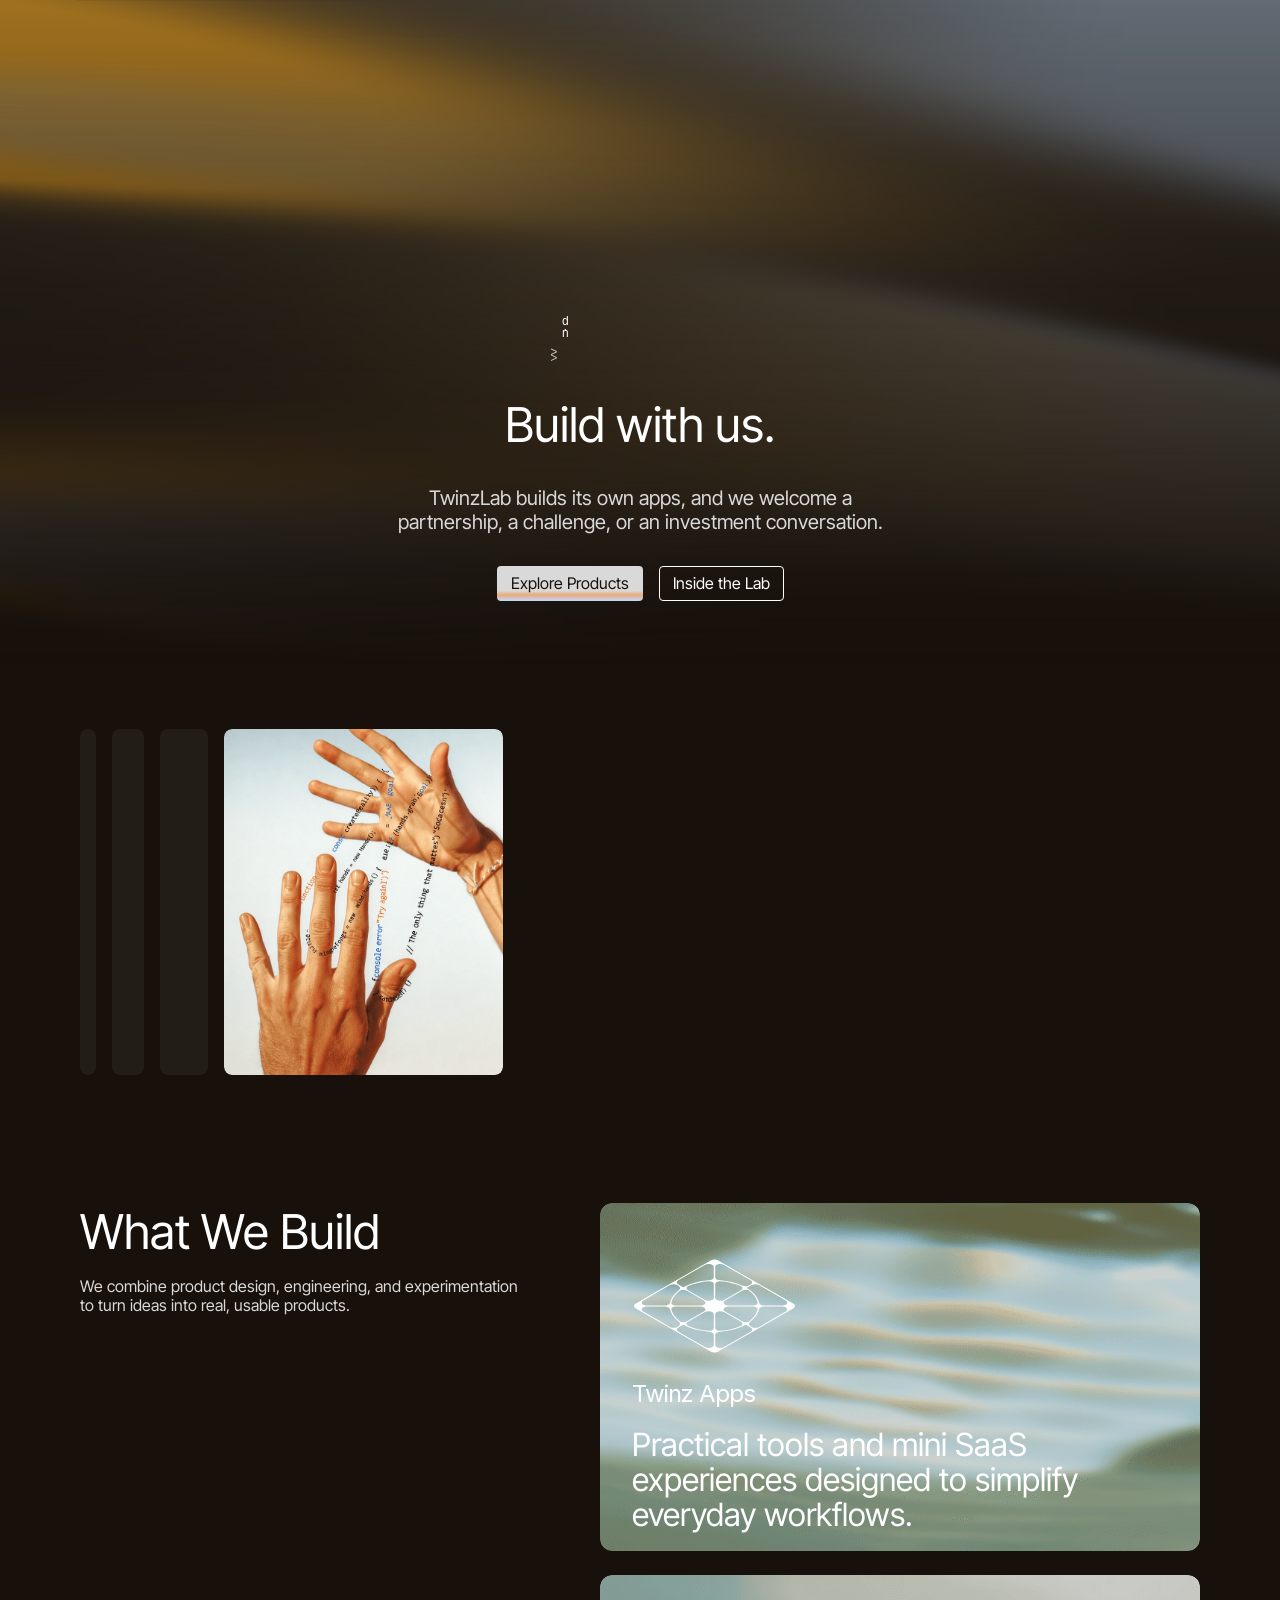
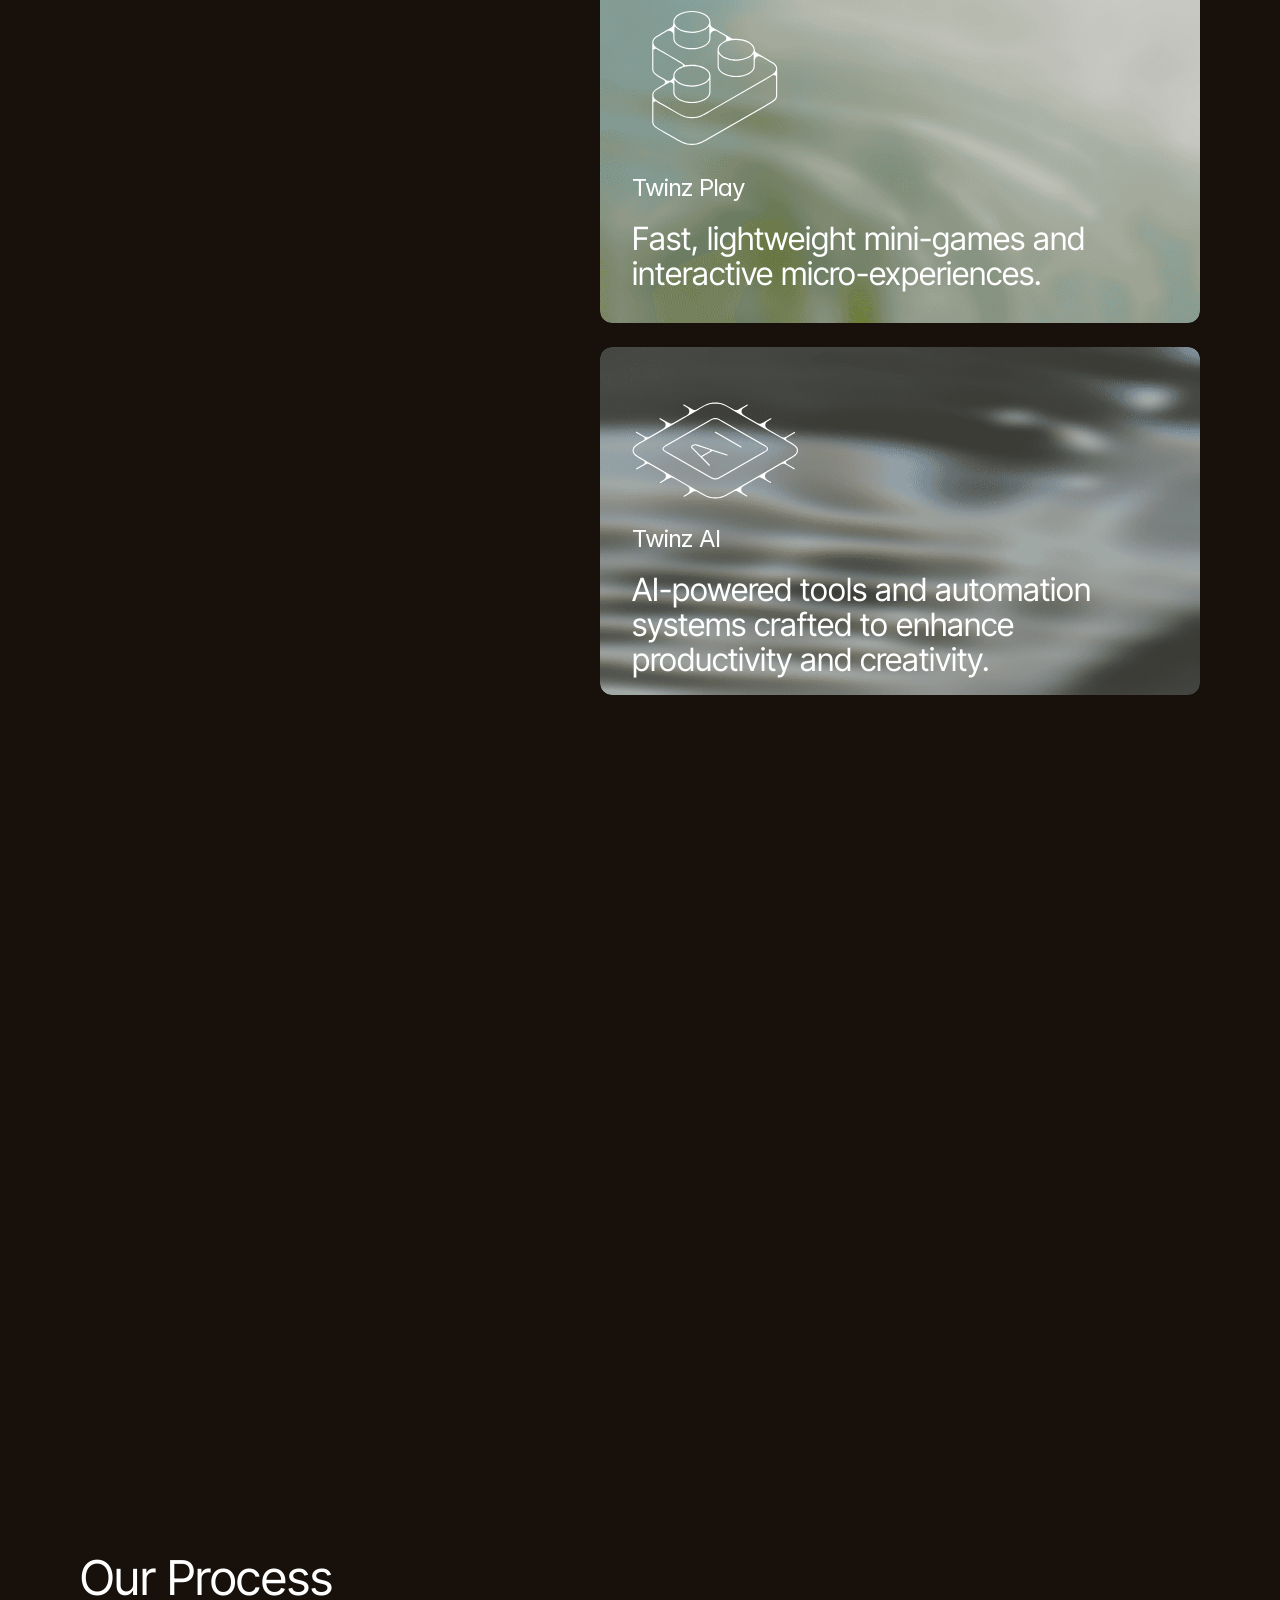
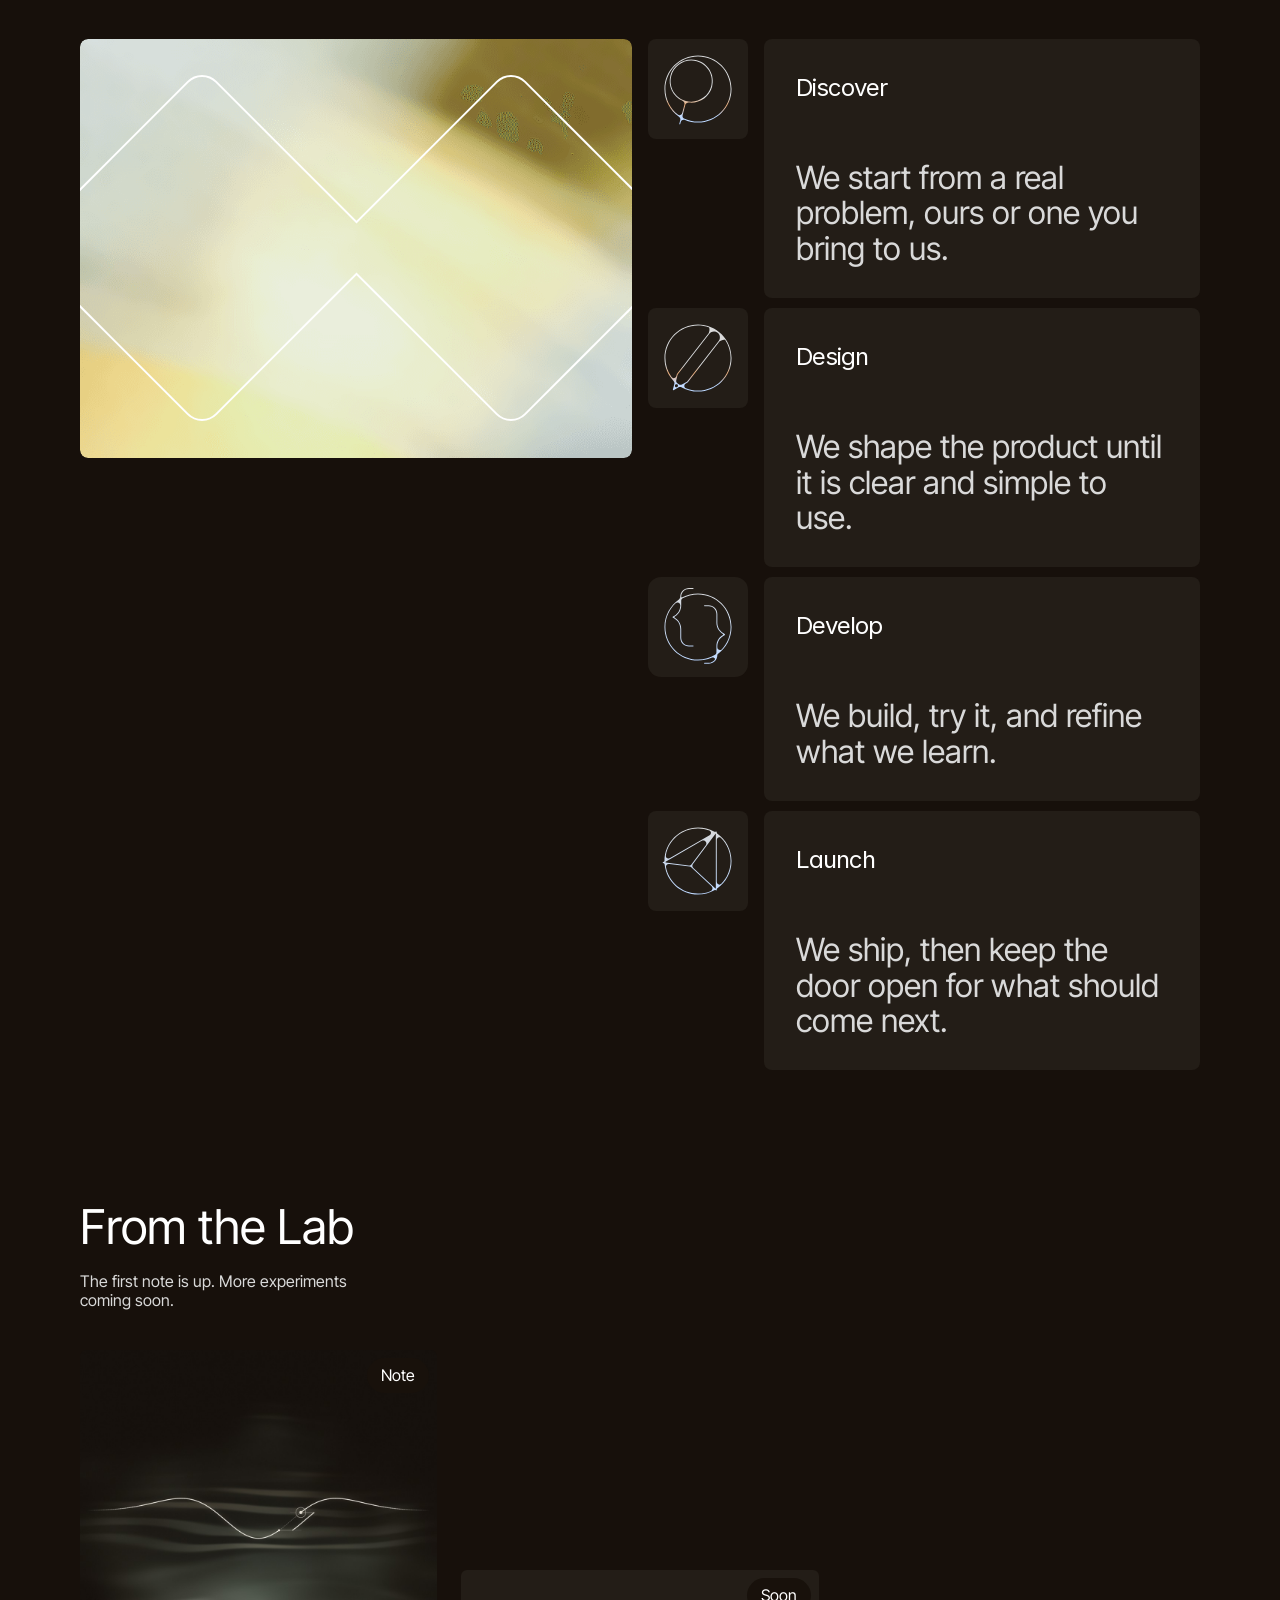
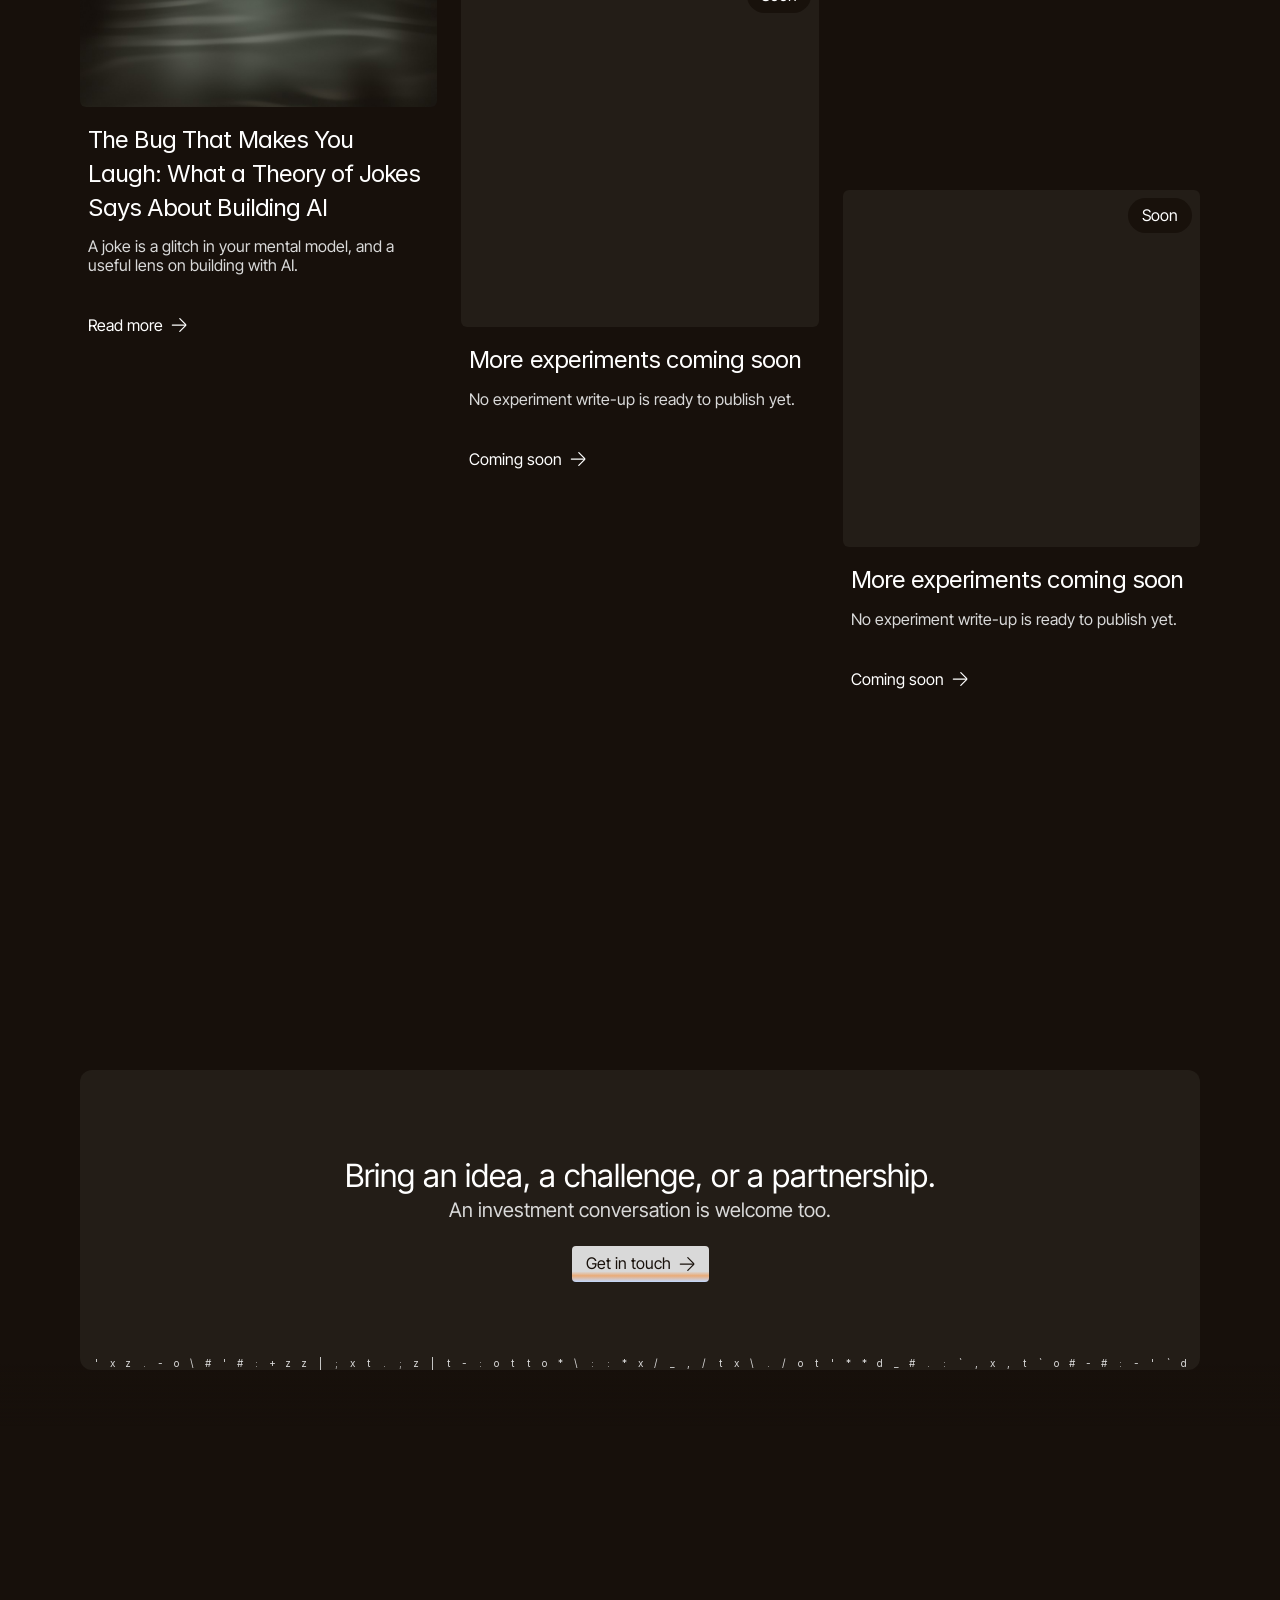
==== commit d3edb25e: "Open TwinzLab copy and publish the first Lab article (#1) * Rewrite site copy to the locked TwinzLab" ====
--- a/index.html
+++ b/index.html
@@ -41,9 +41,9 @@
 </script><style id="f2c-strip-template-badge">[data-framer-name*="delete me" i],[name*="delete me" i],[data-framer-name*="remove me" i],[name*="remove me" i],[data-framer-name*="remix button" i],[name*="remix button" i],[data-framer-name*="use for free" i],[name*="use for free" i],[data-framer-name*="buy template" i],[name*="buy template" i],[data-framer-name*="template badge" i],[name*="template badge" i],a[href*="framer.link"],*:has(> a[href*="framer.link"]),a[href*="framer.com/templates"],*:has(> a[href*="framer.com/templates"]){display:none!important}</style>
 	<meta charset="utf-8">
 	<meta name="viewport" content="width=device-width, initial-scale=1">
-	<meta name="generator" content="Twinzlab">
-	<title>Twinzlab</title>
-    <link rel="canonical" href="./"><meta property="og:url" content="https://ahmedzaki10w.github.io/"><meta name="description" content="Twinzlab builds apps, games, and AI tools — a twin-founded product studio.">
+	<meta name="generator" content="TwinzLab">
+	<title>TwinzLab</title>
+    <link rel="canonical" href="./"><meta property="og:url" content="https://ahmedzaki10w.github.io/"><meta name="description" content="TwinzLab builds its own apps and welcomes partnerships, challenges, and investment.">
     <meta name="framer-search-index" content="https://framerusercontent.com/sites/4wbC1HUnDVL6GYLCfaNijD/searchIndex-DEfCXdky0Uv3.json">
     <meta name="framer-search-index-fallback" content="https://framerusercontent.com/sites/4wbC1HUnDVL6GYLCfaNijD/searchIndex-TkpOKrHtNekf.json">
     <link rel="icon" href="assets/icons/favicon.svg" type="image/svg+xml">
@@ -53,12 +53,12 @@
     <link rel="apple-touch-icon" href="assets/icons/apple-touch-icon.png" sizes="180x180">
     <!-- Open Graph -->
     <meta property="og:type" content="website">
-    <meta property="og:title" content="Twinzlab">
-    <meta property="og:description" content="Twinzlab builds apps, games, and AI tools — a twin-founded product studio.">
+    <meta property="og:title" content="TwinzLab">
+    <meta property="og:description" content="TwinzLab builds its own apps and welcomes partnerships, challenges, and investment.">
     <!-- X -->
     <meta name="twitter:card" content="summary_large_image">
-    <meta name="twitter:title" content="Twinzlab">
-    <meta name="twitter:description" content="Twinzlab builds apps, games, and AI tools — a twin-founded product studio.">
+    <meta name="twitter:title" content="TwinzLab">
+    <meta name="twitter:description" content="TwinzLab builds its own apps and welcomes partnerships, challenges, and investment.">
 	
 	<!-- Start of headStart -->
     
@@ -360,7 +360,7 @@
     
     <!-- End of bodyStart -->
 	
-	<div id="main" data-framer-hydrate-v2="{&quot;routeId&quot;:&quot;augiA20Il&quot;,&quot;localeId&quot;:&quot;default&quot;,&quot;breakpoints&quot;:[{&quot;hash&quot;:&quot;72rtr7&quot;},{&quot;hash&quot;:&quot;1tqes9m&quot;}]}" data-framer-ssr-released-at="2026-09-22T10:33:36.226Z" data-framer-page-optimized-at="2026-09-22T13:46:19.815Z" data-framer-generated-page><!--$--><style data-framer-html-style>:root body { background: rgb(23, 16, 11); }</style><div class="framer-LOnUN framer-DHM4O framer-1Z9lv framer-J2pPB framer-vLzzy framer-1tqes9m" data-layout-template="true" style="min-height:100vh;width:auto"><div class="framer-ntizu1" data-framer-name="Frame 63"><div class="framer-1fs2i4m" data-framer-name="Frame 65"><div class="framer-xie4sd"><div class="framer-1gn8tz2"><div class="framer-v6dc94"><div class="framer-qruyg5" data-framer-name="LinkedIn" data-framer-component-type="RichTextContainer" style="transform:none"><p dir="auto" style="--font-selector:R0Y7SW50ZXIgVGlnaHQtcmVndWxhcg==;--framer-font-family:&quot;Inter Tight&quot;, &quot;Inter Tight Placeholder&quot;, sans-serif;--framer-font-size:20px;--framer-text-alignment:center;--framer-text-color:rgb(217, 217, 217);--framer-text-decoration-offset:2px;--framer-text-decoration-thickness:1px" class="framer-text">For ideas, collaborations, or just a hello.</p></div><div class="framer-1es5w7d"><div class="framer-hl416f" data-framer-name="LinkedIn" data-framer-component-type="RichTextContainer" style="transform:none"><p dir="auto" style="--font-selector:R0Y7SW50ZXIgVGlnaHQtcmVndWxhcg==;--framer-font-family:&quot;Inter Tight&quot;, &quot;Inter Tight Placeholder&quot;, sans-serif;--framer-font-size:24px;--framer-text-alignment:center;--framer-text-color:rgb(255, 255, 255);--framer-text-decoration-offset:2px;--framer-text-decoration-thickness:1px;--framer-text-decoration:underline" class="framer-text">hello@twinzlab.com</p></div><svg class="framer-UYIEC framer-johc2t" role="presentation" viewBox="0 0 24 24"><use href="#933102033"/></svg></div></div><div class="framer-1wn7zb"><div class="framer-14aoz5q" data-framer-component-type="RichTextContainer" style="transform:none"><h1 class="framer-text framer-styles-preset-1wrdhro" data-styles-preset="xzZh76NOK" dir="auto">TWINZLAB</h1></div><div class="framer-wwzuw1" data-framer-name="©2025 Twinz Lab, Built by two minds." data-framer-component-type="RichTextContainer" style="transform:none"><p class="framer-text framer-styles-preset-1irzx5g" data-styles-preset="k0No1TGwx" dir="auto">©2026 Twinzlab, Built by two minds.</p></div></div></div><div class="framer-uzoomt"><div class="framer-eaqpor" data-framer-name="Frame 50"><div class="framer-x55be0" data-framer-name="LinkedIn" data-framer-component-type="RichTextContainer" style="transform:none"><p class="framer-text framer-styles-preset-1irzx5g" data-styles-preset="k0No1TGwx" dir="auto" style="--framer-text-color:var(--token-0e4557c1-bb34-4b5d-a5f9-1597db26db5f, rgb(217, 217, 217))">Social</p></div><div class="framer-canpwq"><div class="framer-ta0yq0" data-framer-name="LinkedIn" data-framer-component-type="RichTextContainer" style="transform:none"><p dir="auto" style="--font-selector:R0Y7SW50ZXIgVGlnaHQtcmVndWxhcg==;--framer-font-family:&quot;Inter Tight&quot;, &quot;Inter Tight Placeholder&quot;, sans-serif;--framer-font-size:20px;--framer-text-alignment:center;--framer-text-color:var(--token-5630c55a-6dd3-49e2-8665-2a5dc6d53106, rgb(255, 255, 255))" class="framer-text">LinkedIn</p></div><div class="framer-tlzm73" data-framer-name="Instagram" data-framer-component-type="RichTextContainer" style="transform:none"><p class="framer-text framer-styles-preset-1wtdveo" data-styles-preset="Tj1fK_QR3" dir="auto" style="--framer-text-color:var(--token-5630c55a-6dd3-49e2-8665-2a5dc6d53106, rgb(255, 255, 255))">Instagram</p></div><div class="framer-1gdr5uv" data-framer-name="X (Twitter)" data-framer-component-type="RichTextContainer" style="transform:none"><p class="framer-text framer-styles-preset-1wtdveo" data-styles-preset="Tj1fK_QR3" dir="auto" style="--framer-text-color:var(--token-5630c55a-6dd3-49e2-8665-2a5dc6d53106, rgb(255, 255, 255))">X (Twitter)</p></div><div class="framer-1mshf4g" data-framer-name="Facebook" data-framer-component-type="RichTextContainer" style="transform:none"><p class="framer-text framer-styles-preset-1wtdveo" data-styles-preset="Tj1fK_QR3" dir="auto" style="--framer-text-color:var(--token-5630c55a-6dd3-49e2-8665-2a5dc6d53106, rgb(255, 255, 255))">Facebook</p></div></div></div><div class="framer-tqaa0u" data-framer-name="Frame 62"><div class="framer-1pzu24x" data-framer-name="About" data-framer-component-type="RichTextContainer" style="transform:none"><p class="framer-text framer-styles-preset-1irzx5g" data-styles-preset="k0No1TGwx" dir="auto" style="--framer-text-color:var(--token-0e4557c1-bb34-4b5d-a5f9-1597db26db5f, rgb(217, 217, 217))">Pages</p></div><div class="framer-1hw19a5"><div class="framer-1j8xv75" data-framer-name="About" data-framer-component-type="RichTextContainer" style="transform:none"><p dir="auto" style="--font-selector:R0Y7SW50ZXIgVGlnaHQtcmVndWxhcg==;--framer-font-family:&quot;Inter Tight&quot;, &quot;Inter Tight Placeholder&quot;, sans-serif;--framer-font-size:20px;--framer-text-color:rgb(255, 255, 255);--framer-text-stroke-color:var(--token-5630c55a-6dd3-49e2-8665-2a5dc6d53106, rgb(255, 255, 255))" class="framer-text">About</p></div><div class="framer-51s8nu" data-framer-name="Products" data-framer-component-type="RichTextContainer" style="transform:none"><p class="framer-text framer-styles-preset-1wtdveo" data-styles-preset="Tj1fK_QR3" dir="auto" style="--framer-text-color:var(--token-5630c55a-6dd3-49e2-8665-2a5dc6d53106, rgb(255, 255, 255))">Products</p></div><div class="framer-jfm3mh" data-framer-name="Labs" data-framer-component-type="RichTextContainer" style="transform:none"><p class="framer-text framer-styles-preset-1wtdveo" data-styles-preset="Tj1fK_QR3" dir="auto" style="--framer-text-color:var(--token-5630c55a-6dd3-49e2-8665-2a5dc6d53106, rgb(255, 255, 255))"> Labs</p></div><div class="framer-1hoop8f" data-framer-name="Contact" data-framer-component-type="RichTextContainer" style="transform:none"><p class="framer-text framer-styles-preset-1wtdveo" data-styles-preset="Tj1fK_QR3" dir="auto" style="--framer-text-color:var(--token-5630c55a-6dd3-49e2-8665-2a5dc6d53106, rgb(255, 255, 255))">Contact</p></div></div></div></div></div></div></div><div class="framer-115oner-container" style="will-change:transform;opacity:1;transform:none"><div class="framer-1eMsE framer-n0Paq framer-jzvew6 framer-v-jzvew6" data-framer-name="header" style="height:100%;width:100%"><div class="framer-5yqtk6-container" style="transform:translateY(-50%)"><div class="framer-5jyrH framer-1Z9lv framer-ufljrx framer-v-ufljrx" data-framer-name="home" style="backdrop-filter:blur(10px);background-color:var(--token-01f4a421-9ceb-4a1d-b541-d39bbcc2b85e, rgba(51, 43, 37, 0.6));-webkit-backdrop-filter:blur(10px);border-bottom-left-radius:6px;border-bottom-right-radius:6px;border-top-left-radius:6px;border-top-right-radius:6px"><div class="framer-15u5i7y" data-framer-name="Frame 17"><!--$--><a class="framer-qkc69v framer-1boce9" data-framer-name="Home" href="./" data-framer-page-link-current="true" style="border-bottom-left-radius:2px;border-bottom-right-radius:2px;border-top-left-radius:2px;border-top-right-radius:2px"><div class="framer-w7832u" data-framer-name="Home" data-framer-component-type="RichTextContainer" style="--extracted-r6o4lv:var(--token-5630c55a-6dd3-49e2-8665-2a5dc6d53106, rgb(255, 255, 255));--framer-paragraph-spacing:0px;transform:none"><p class="framer-text framer-styles-preset-1irzx5g" data-styles-preset="k0No1TGwx" dir="auto" style="--framer-text-color:var(--extracted-r6o4lv, var(--token-5630c55a-6dd3-49e2-8665-2a5dc6d53106, rgb(255, 255, 255)))">Home</p></div></a><!--/$--><!--$--><a class="framer-1xadmeg framer-1boce9" data-framer-name="About" data-highlight="true" href="about/" tabindex="0" style="border-bottom-left-radius:2px;border-bottom-right-radius:2px;border-top-left-radius:2px;border-top-right-radius:2px"><div class="framer-1ejerpj" data-framer-name="About" data-framer-component-type="RichTextContainer" style="--extracted-r6o4lv:var(--token-5630c55a-6dd3-49e2-8665-2a5dc6d53106, rgb(255, 255, 255));--framer-paragraph-spacing:0px;transform:none"><p class="framer-text framer-styles-preset-1irzx5g" data-styles-preset="k0No1TGwx" dir="auto" style="--framer-text-color:var(--extracted-r6o4lv, var(--token-5630c55a-6dd3-49e2-8665-2a5dc6d53106, rgb(255, 255, 255)))">About</p></div><div class="framer-c7bfgx" data-highlight="true" tabindex="0" style="background-color:rgba(255, 255, 255, 0.2);border-bottom-left-radius:2px;border-bottom-right-radius:2px;border-top-left-radius:2px;border-top-right-radius:2px;box-shadow:inset 0px 0px 10px 0px rgba(255, 255, 255, 0.25)"></div></a><!--/$--><!--$--><a class="framer-1ffghwl framer-1boce9" data-framer-name="Products" data-highlight="true" href="products/" tabindex="0" style="border-bottom-left-radius:2px;border-bottom-right-radius:2px;border-top-left-radius:2px;border-top-right-radius:2px"><div class="framer-xpqbt7" data-framer-name="Products" data-framer-component-type="RichTextContainer" style="--extracted-r6o4lv:var(--token-5630c55a-6dd3-49e2-8665-2a5dc6d53106, rgb(255, 255, 255));--framer-paragraph-spacing:0px;transform:none"><p class="framer-text framer-styles-preset-1irzx5g" data-styles-preset="k0No1TGwx" dir="auto" style="--framer-text-color:var(--extracted-r6o4lv, var(--token-5630c55a-6dd3-49e2-8665-2a5dc6d53106, rgb(255, 255, 255)))">Products</p></div></a><!--/$--><!--$--><a class="framer-1nogl6w framer-1boce9" data-framer-name="lab" data-highlight="true" href="lab/" tabindex="0" style="border-bottom-left-radius:2px;border-bottom-right-radius:2px;border-top-left-radius:2px;border-top-right-radius:2px"><div class="framer-1cn5hpo" data-framer-name="Lab" data-framer-component-type="RichTextContainer" style="--extracted-r6o4lv:var(--token-5630c55a-6dd3-49e2-8665-2a5dc6d53106, rgb(255, 255, 255));--framer-paragraph-spacing:0px;transform:none"><p class="framer-text framer-styles-preset-1irzx5g" data-styles-preset="k0No1TGwx" dir="auto" style="--framer-text-color:var(--extracted-r6o4lv, var(--token-5630c55a-6dd3-49e2-8665-2a5dc6d53106, rgb(255, 255, 255)))">Lab</p></div></a><!--/$--></div></div></div><div class="framer-irc5nr" data-framer-name="Frame 91" style="backdrop-filter:blur(10px);background-color:var(--token-01f4a421-9ceb-4a1d-b541-d39bbcc2b85e, rgba(51, 43, 37, 0.6));-webkit-backdrop-filter:blur(10px);border-bottom-left-radius:6px;border-bottom-right-radius:6px;border-top-left-radius:6px;border-top-right-radius:6px;transform:translateY(-50%)"><div class="framer-qdozql" data-framer-name="Build with us" data-framer-component-type="RichTextContainer" style="--framer-paragraph-spacing:0px;transform:none"><p class="framer-text framer-styles-preset-1teq2qk" data-styles-preset="NTWA68QiY" dir="auto">Build with us</p></div><div class="framer-pe9j7v-container"><!--$--><a class="framer-64vCR framer-1Z9lv framer-gox32l framer-v-1fhwvbi framer-s29zbl" data-framer-name="Primary without icon" href="contact/" style="--border-bottom-width:0px;--border-color:rgba(0, 0, 0, 0);--border-left-width:0px;--border-right-width:0px;--border-style:solid;--border-top-width:0px;background:linear-gradient(180deg, rgb(217, 217, 217) 70.64293026924133%, rgb(233, 171, 120) 82.69230723381042%, rgb(193, 217, 255) 100%);border-bottom-left-radius:4px;border-bottom-right-radius:4px;border-top-left-radius:4px;border-top-right-radius:4px"><div class="framer-korfai" data-framer-name="Contact" data-framer-component-type="RichTextContainer" style="--extracted-r6o4lv:var(--token-f383fec1-c717-48c9-9c4e-a96dee63582f, rgb(24, 17, 11));--framer-paragraph-spacing:0px;transform:none"><p class="framer-text framer-styles-preset-1irzx5g" data-styles-preset="k0No1TGwx" dir="auto" style="--framer-text-color:var(--extracted-r6o4lv, var(--token-f383fec1-c717-48c9-9c4e-a96dee63582f, rgb(24, 17, 11)))">Contact</p></div></a><!--/$--></div></div><div data-framer-component-type="SVG" data-framer-name="Logo" parentsize="0" _constraints="[object Object]" rotation="0" shadows class="framer-19vq3br" aria-hidden="true" style="image-rendering:pixelated;flex-shrink:0;fill:rgba(0,0,0,1);color:rgba(0,0,0,1)"><div class="svgContainer" style="width:100%;height:100%;aspect-ratio:inherit"><svg style="width:100%;height:100%;" viewBox="0 0 158 158"><use href="#svg1002898647_2495"/></svg></div></div></div></div><style data-framer-html-style>html body { background: rgb(255, 255, 255); }</style><div data-framer-root class="framer-6PWyX framer-DHM4O framer-J2pPB framer-1Z9lv framer-DUNGE framer-vLzzy framer-72rtr7" style="min-height:100vh;width:auto;display:contents"><div class="framer-1v7fgvn" data-framer-name="Desktop - home 1"><div class="framer-h29qda" data-framer-name="Stack 1"><div class="framer-152oa6t" data-framer-name="Frame 129 1"><div class="framer-13cn0nr-container"><div data-framer-component-type="Shader" style="display:block;flex:0 0 auto;width:100%;height:100%;border-radius:inherit;corner-shape:inherit;overflow-x:hidden;overflow-y:hidden;transform:none"><div style="position:absolute;inset:0;width:100%;height:100%;opacity:1"><canvas style="display:block;width:100%;height:100%" draggable="false"></canvas></div></div></div><div class="framer-1a4vknl-container" data-framer-name="CodexMouseWriter 1" name="CodexMouseWriter 1"><!--$--><div style="width:100%;height:100%;position:relative;overflow:hidden;background:transparent;pointer-events:auto"></div><!--/$--></div><div class="framer-18ltnkt" data-framer-name="Frame 68 1" style="will-change:transform;opacity:0;transform:none"><div class="framer-1qo5off-container" data-framer-name="TwinZIconPathReveal 1" name="TwinZIconPathReveal 1"><!--$--><div style="width:100%;height:100%;position:relative;pointer-events:none;overflow:visible"><svg viewBox="0 0 200 200" style="position:absolute;width:0;height:0;opacity:0;pointer-events:none"><path d="M72.2632 81.0629H71.7632C44.5265 81.0629 20.051 64.4824 3.4165 38.1498H72.2632V31.6801H196.46L148.583 92.5326H138.816C131.889 92.5326 125.661 96.3674 121.182 101.861C116.703 107.354 113.926 114.561 113.926 121.423C113.926 135.17 125.07 146.313 138.816 146.313H156.272V168.32H43.729V146.313H61.1851C74.9312 146.313 86.0746 135.169 86.0747 121.423V106.845C86.0747 99.1083 79.9357 92.8051 72.2632 92.5414V81.0629Z" fill="none" stroke="transparent" stroke-width="1"/><path d="M56.5964 143.403C68.99 155.796 63.32 176.959 46.3903 181.495L8.29772 191.701L18.5045 153.61C23.0411 136.68 44.2028 131.01 56.5964 143.403ZM191.96 8.03947C194.904 32.1612 186.589 56.3058 169.396 73.4993L118.077 124.818L118.138 125.088C121.953 141.933 117.377 160.291 104.414 173.498L26.5016 95.5861C39.7087 82.6231 58.0671 78.0472 74.9122 81.8624L75.1815 81.9231L126.501 30.604C143.694 13.4108 167.838 5.09501 191.96 8.03947Z" fill="none" stroke="transparent" stroke-width="1"/><path d="M5.01855 151.496L59.6615 96.8533L128.253 115.232L194.981 48.5043M194.981 48.5043H151.001M194.981 48.5043V89.0706" fill="none" stroke="transparent" stroke-width="1"/></svg><div style="position:absolute;left:50%;top:10%;transform:translateX(-50%);width:184px;height:184px"></div></div><!--/$--></div><div class="framer-n4v1io" data-framer-name="Build. Launch. Scale 2" data-framer-component-type="RichTextContainer" style="transform:none"><h1 class="framer-text framer-styles-preset-1wrdhro" data-styles-preset="xzZh76NOK" dir="auto">Build. Launch. Scale</h1></div><div class="framer-dozc5b" data-framer-name="TwinZ Lab is a digital products studio creating clean, modern, and scalable tools, apps, and interactive experiences. 3" data-framer-component-type="RichTextContainer" style="transform:none"><p class="framer-text framer-styles-preset-1wtdveo" data-styles-preset="Tj1fK_QR3" dir="auto" style="--framer-text-color:var(--token-0e4557c1-bb34-4b5d-a5f9-1597db26db5f, rgb(217, 217, 217))">TwinZ Lab is a digital products studio creating clean, modern, and scalable tools, apps, and interactive experiences.</p></div><div class="framer-644vbn" data-framer-name="Frame 67 4"><div class="framer-jyx0rc-container"><!--$--><a class="framer-64vCR framer-1Z9lv framer-gox32l framer-v-1fhwvbi framer-s29zbl" data-framer-name="Primary without icon" href="contact/" style="--border-bottom-width:0px;--border-color:rgba(0, 0, 0, 0);--border-left-width:0px;--border-right-width:0px;--border-style:solid;--border-top-width:0px;background:linear-gradient(180deg, rgb(217, 217, 217) 70.64293026924133%, rgb(233, 171, 120) 82.69230723381042%, rgb(193, 217, 255) 100%);border-bottom-left-radius:4px;border-bottom-right-radius:4px;border-top-left-radius:4px;border-top-right-radius:4px"><div class="framer-korfai" data-framer-name="Contact" data-framer-component-type="RichTextContainer" style="--extracted-r6o4lv:var(--token-f383fec1-c717-48c9-9c4e-a96dee63582f, rgb(24, 17, 11));--framer-paragraph-spacing:0px;transform:none"><p class="framer-text framer-styles-preset-1irzx5g" data-styles-preset="k0No1TGwx" dir="auto" style="--framer-text-color:var(--extracted-r6o4lv, var(--token-f383fec1-c717-48c9-9c4e-a96dee63582f, rgb(24, 17, 11)))">Explore Products</p></div></a><!--/$--></div><div class="framer-fuf6p3-container"><!--$--><a class="framer-64vCR framer-1Z9lv framer-gox32l framer-v-h3yl6j framer-s29zbl" data-framer-name="secoundary without icon" data-border="true" href="contact/" style="--border-bottom-width:1px;--border-color:var(--token-5630c55a-6dd3-49e2-8665-2a5dc6d53106, rgb(255, 255, 255));--border-left-width:1px;--border-right-width:1px;--border-style:solid;--border-top-width:1px;background:rgba(0, 0, 0, 0);border-bottom-left-radius:4px;border-bottom-right-radius:4px;border-top-left-radius:4px;border-top-right-radius:4px"><div class="framer-korfai" data-framer-name="Contact" data-framer-component-type="RichTextContainer" style="--extracted-r6o4lv:var(--token-5630c55a-6dd3-49e2-8665-2a5dc6d53106, rgb(255, 255, 255));--framer-paragraph-spacing:0px;transform:none"><p class="framer-text framer-styles-preset-1irzx5g" data-styles-preset="k0No1TGwx" dir="auto" style="--framer-text-color:var(--extracted-r6o4lv, var(--token-5630c55a-6dd3-49e2-8665-2a5dc6d53106, rgb(255, 255, 255)))">Inside the Lab</p></div></a><!--/$--></div></div></div></div></div><div class="framer-1lq0uvn" data-framer-name="Frame 128 2"><div class="framer-uhwjz1" data-framer-name="Frame 1"></div><div class="framer-ki8huu" data-framer-name="Frame 2"></div><div class="framer-1i7io37" data-framer-name="Frame 3"></div><div class="framer-1yawxw3" data-framer-name="Image 4"><div style="position:absolute;border-radius:inherit;corner-shape:inherit;top:0;right:0;bottom:0;left:0" data-framer-background-image-wrapper="true"><img decoding="async" width="1024" height="1404" sizes="279px" srcset="assets/framerusercontent.com/images/5wNTXuzFxrzH948E1qX2FNXw.1wlte4w.png 746w, assets/framerusercontent.com/images/5wNTXuzFxrzH948E1qX2FNXw.0gxhl1z.png 1024w" src="assets/framerusercontent.com/images/5wNTXuzFxrzH948E1qX2FNXw.0gxhl1z.png" alt style="display:block;width:100%;height:100%;border-radius:inherit;corner-shape:inherit;object-position:center;object-fit:cover"></div></div><div class="framer-1qxun2q" data-framer-name="Frame 73 5" style="will-change:transform;opacity:0;transform:none"><div class="framer-1m7aqi3" data-framer-name="Frame 125 1"><div class="framer-so8grx" data-framer-name="Frame 124 1"><div class="framer-xhpb82" data-framer-name="Who We Are 1" data-framer-component-type="RichTextContainer" style="transform:none"><h1 class="framer-text framer-styles-preset-1wrdhro" data-styles-preset="xzZh76NOK" dir="auto">Who We Are</h1></div><div class="framer-ugn879" data-framer-name="TwinZ Lab is founded by two twin brothers building purposeful digital products with clarity, speed, and precision. We combine product design, engineering, and experimentation to turn ideas into real, usable products. 2" data-framer-component-type="RichTextContainer" style="transform:none"><p class="framer-text framer-styles-preset-1wtdveo" data-styles-preset="Tj1fK_QR3" dir="auto" style="--framer-text-alignment:left;--framer-text-color:var(--token-5630c55a-6dd3-49e2-8665-2a5dc6d53106, rgb(255, 255, 255))">TwinZ Lab is founded by two twin brothers building purposeful digital products with clarity, speed, and precision. We combine product design, engineering, and experimentation to turn ideas into real, usable products.</p></div></div><div class="framer-9ddo2f-container"><!--$--><a class="framer-64vCR framer-1Z9lv framer-gox32l framer-v-mfxa2n framer-s29zbl" data-framer-name="Secoundary" data-border="true" href="contact/" style="--border-bottom-width:1px;--border-color:var(--token-5630c55a-6dd3-49e2-8665-2a5dc6d53106, rgb(255, 255, 255));--border-left-width:1px;--border-right-width:1px;--border-style:solid;--border-top-width:1px;background:rgba(0, 0, 0, 0);border-bottom-left-radius:4px;border-bottom-right-radius:4px;border-top-left-radius:4px;border-top-right-radius:4px"><div class="framer-korfai" data-framer-name="Contact" data-framer-component-type="RichTextContainer" style="--extracted-r6o4lv:var(--token-5630c55a-6dd3-49e2-8665-2a5dc6d53106, rgb(255, 255, 255));--framer-paragraph-spacing:0px;transform:none"><p class="framer-text framer-styles-preset-1irzx5g" data-styles-preset="k0No1TGwx" dir="auto" style="--framer-text-color:var(--extracted-r6o4lv, var(--token-5630c55a-6dd3-49e2-8665-2a5dc6d53106, rgb(255, 255, 255)))">Learn more</p></div><svg class="framer-Q9WRp framer-up7cu3" role="presentation" viewBox="0 0 24 24" style="--34440n:var(--token-5630c55a-6dd3-49e2-8665-2a5dc6d53106, rgb(255, 255, 255));--fbr8zx:1.5"><use href="#3403169090"/></svg></a><!--/$--></div></div></div></div><div class="framer-ihlbe4" data-framer-name="Stack 3"><div class="framer-ibjsbq" data-framer-name="Stack 1 Sticky"><div class="framer-ao38r4" data-framer-appear-id="ao38r4" data-framer-name="What We Build 1" data-framer-component-type="RichTextContainer" style="opacity:0.001;transform:none"><h1 class="framer-text framer-styles-preset-1wrdhro" data-styles-preset="xzZh76NOK" dir="auto">What We Build</h1></div><div class="framer-ewjnan" data-framer-name="We combine product design, engineering, and experimentation to turn ideas into real, usable products. 2" data-framer-component-type="RichTextContainer" style="transform:none"><p class="framer-text framer-styles-preset-1irzx5g" data-styles-preset="k0No1TGwx" dir="auto" style="--framer-text-color:var(--token-0e4557c1-bb34-4b5d-a5f9-1597db26db5f, rgb(217, 217, 217))">We combine product design, engineering, and experimentation to turn ideas into real, usable products.</p></div></div><div class="framer-12ii82x" data-framer-name="Frame 72 2"><div class="framer-1d8ufji" data-framer-name="Frame 69 1 Sticky"><div style="position:absolute;border-radius:inherit;corner-shape:inherit;top:0;right:0;bottom:0;left:0" data-framer-background-image-wrapper="true"><img decoding="async" loading="lazy" width="1764" height="2376" sizes="min(max(min(100vw, 1800px) - 680px, 1px), 1200px)" srcset="assets/framerusercontent.com/images/OWvAUBBB8qptyC9zyq5FvfxpHk.0em82hq.png 760w, assets/framerusercontent.com/images/OWvAUBBB8qptyC9zyq5FvfxpHk.1tldzgt.png 1520w, assets/framerusercontent.com/images/OWvAUBBB8qptyC9zyq5FvfxpHk.0wchnkd.png 1764w" src="assets/framerusercontent.com/images/OWvAUBBB8qptyC9zyq5FvfxpHk.0wchnkd.png" alt style="display:block;width:100%;height:100%;border-radius:inherit;corner-shape:inherit;object-position:center;object-fit:fill"></div><div data-framer-component-type="SVG" parentsize="0" _constraints="[object Object]" rotation="0" shadows class="framer-1wuy6vh" aria-hidden="true" style="image-rendering:pixelated;flex-shrink:0"><div class="svgContainer" style="width:100%;height:100%;aspect-ratio:inherit"><svg style="width:100%;height:100%;"><use href="#svg-1680708287_4495"/></svg></div></div><div class="framer-1n7qrll" data-framer-name="Frame 161 2"><div class="framer-kl35sc" data-framer-name="Twinz Apps 1" data-framer-component-type="RichTextContainer" style="transform:none"><h3 class="framer-text framer-styles-preset-fiop7d" data-styles-preset="FeOnWX9FF" dir="auto" style="--framer-text-color:var(--token-5630c55a-6dd3-49e2-8665-2a5dc6d53106, rgb(255, 255, 255))">Twinz Apps</h3></div><div class="framer-gbueol" data-framer-name="Practical tools and mini SaaS experiences designed to simplify everyday workflows. 2" data-framer-component-type="RichTextContainer" style="transform:none"><h2 class="framer-text framer-styles-preset-17w1rip" data-styles-preset="QBkcMOKym" dir="auto" style="--framer-text-color:var(--token-5630c55a-6dd3-49e2-8665-2a5dc6d53106, rgb(255, 255, 255))">Practical tools and mini SaaS experiences designed to simplify everyday workflows.</h2></div></div></div><div class="framer-1413m6a" data-framer-name="Frame 70 2 Sticky"><div style="position:absolute;border-radius:inherit;corner-shape:inherit;top:0;right:0;bottom:0;left:0" data-framer-background-image-wrapper="true"><img decoding="async" loading="lazy" width="1472" height="1962" sizes="min(max(min(100vw, 1800px) - 680px, 1px), 1200px)" srcset="assets/framerusercontent.com/images/ERl4FbIK9Zc9DdUWeg5PBvwyXkI.02rko28.png 768w, assets/framerusercontent.com/images/ERl4FbIK9Zc9DdUWeg5PBvwyXkI.18v604f.png 1472w" src="assets/framerusercontent.com/images/ERl4FbIK9Zc9DdUWeg5PBvwyXkI.18v604f.png" alt style="display:block;width:100%;height:100%;border-radius:inherit;corner-shape:inherit;object-position:center;object-fit:cover"></div><div data-framer-component-type="SVG" data-framer-name="games" parentsize="0" _constraints="[object Object]" rotation="0" shadows class="framer-9c2v11" aria-hidden="true" style="image-rendering:pixelated;flex-shrink:0"><div class="svgContainer" style="width:100%;height:100%;aspect-ratio:inherit"><svg style="width:100%;height:100%;"><use href="#svg11494997274"/></svg></div></div><div class="framer-1mdvhxc" data-framer-name="Frame 162 2"><div class="framer-qxeq9q" data-framer-name="Twinz Play 1" data-framer-component-type="RichTextContainer" style="transform:none"><h3 class="framer-text framer-styles-preset-fiop7d" data-styles-preset="FeOnWX9FF" dir="auto" style="--framer-text-color:var(--token-5630c55a-6dd3-49e2-8665-2a5dc6d53106, rgb(255, 255, 255))">Twinz Play</h3></div><div class="framer-1xlinx0" data-framer-name="Fast, lightweight mini-games and interactive micro-experiences. 2" data-framer-component-type="RichTextContainer" style="transform:none"><h2 class="framer-text framer-styles-preset-17w1rip" data-styles-preset="QBkcMOKym" dir="auto" style="--framer-text-color:var(--token-5630c55a-6dd3-49e2-8665-2a5dc6d53106, rgb(255, 255, 255))">Fast, lightweight mini-games and interactive micro-experiences.</h2></div></div></div><div class="framer-ck2tmp" data-framer-name="Frame 71 3 Sticky"><div style="position:absolute;border-radius:inherit;corner-shape:inherit;top:0;right:0;bottom:0;left:0" data-framer-background-image-wrapper="true"><img decoding="async" loading="lazy" width="736" height="1084" sizes="min(max(min(100vw, 1800px) - 680px, 1px), 1200px)" srcset="assets/framerusercontent.com/images/EPMXEtXcnyPih3tSHgm97QY.0llhbxj.png 695w, assets/framerusercontent.com/images/EPMXEtXcnyPih3tSHgm97QY.0uju136.png 736w" src="assets/framerusercontent.com/images/EPMXEtXcnyPih3tSHgm97QY.0uju136.png" alt style="display:block;width:100%;height:100%;border-radius:inherit;corner-shape:inherit;object-position:center;object-fit:fill"></div><div data-framer-component-type="SVG" parentsize="0" _constraints="[object Object]" rotation="0" shadows class="framer-1onjfjr" aria-hidden="true" style="image-rendering:pixelated;flex-shrink:0"><div class="svgContainer" style="width:100%;height:100%;aspect-ratio:inherit"><svg style="width:100%;height:100%;"><use href="#svg-1748367507_9513"/></svg></div></div><div class="framer-7xxt58" data-framer-name="Frame 163 2"><div class="framer-1qvi8f3" data-framer-name="Twinz AI 1" data-framer-component-type="RichTextContainer" style="transform:none"><h3 class="framer-text framer-styles-preset-fiop7d" data-styles-preset="FeOnWX9FF" dir="auto" style="--framer-text-color:var(--token-5630c55a-6dd3-49e2-8665-2a5dc6d53106, rgb(255, 255, 255))">Twinz AI</h3></div><div class="framer-14xb3mo" data-framer-name="AI-powered tools and automation systems crafted to enhance productivity and creativity. 2" data-framer-component-type="RichTextContainer" style="transform:none"><h2 class="framer-text framer-styles-preset-17w1rip" data-styles-preset="QBkcMOKym" dir="auto" style="--framer-text-color:var(--token-5630c55a-6dd3-49e2-8665-2a5dc6d53106, rgb(255, 255, 255))">AI-powered tools and automation systems crafted to enhance productivity and creativity.</h2></div></div></div></div></div><div class="framer-iyzx2i" data-framer-name="Frame 126 4"><div class="framer-jc63wm" data-framer-name="Featured Product 1" data-framer-component-type="RichTextContainer" style="will-change:transform;opacity:0;transform:none"><h1 class="framer-text framer-styles-preset-1wrdhro" data-styles-preset="xzZh76NOK" dir="auto">Featured Product</h1></div><div class="framer-11xoq6b" data-framer-name="Frame 34 2" style="will-change:transform;opacity:0;transform:none"><div class="framer-1o9oqkl" data-framer-name="Frame 1"></div><div class="framer-ncsnc3" data-framer-name="Frame 33 2"><div class="framer-15jnnst" data-framer-name="Frame 32 1"><div class="framer-vr1pm9" data-framer-name="Daftar 1" data-framer-component-type="RichTextContainer" style="transform:none"><p dir="auto" style="--font-selector:R0Y7SW50ZXIgVGlnaHQtcmVndWxhcg==;--framer-font-family:&quot;Inter Tight&quot;, &quot;Inter Tight Placeholder&quot;, sans-serif;--framer-font-size:24px;--framer-text-color:rgb(217, 217, 217)" class="framer-text">Daftar</p></div><div class="framer-1mcv02q-container"><!--$--><a class="framer-64vCR framer-1Z9lv framer-gox32l framer-v-mfxa2n framer-s29zbl" data-framer-name="Secoundary" data-border="true" href="contact/" style="--border-bottom-width:1px;--border-color:var(--token-5630c55a-6dd3-49e2-8665-2a5dc6d53106, rgb(255, 255, 255));--border-left-width:1px;--border-right-width:1px;--border-style:solid;--border-top-width:1px;background:rgba(0, 0, 0, 0);border-bottom-left-radius:4px;border-bottom-right-radius:4px;border-top-left-radius:4px;border-top-right-radius:4px"><div class="framer-korfai" data-framer-name="Contact" data-framer-component-type="RichTextContainer" style="--extracted-r6o4lv:var(--token-5630c55a-6dd3-49e2-8665-2a5dc6d53106, rgb(255, 255, 255));--framer-paragraph-spacing:0px;transform:none"><p class="framer-text framer-styles-preset-1irzx5g" data-styles-preset="k0No1TGwx" dir="auto" style="--framer-text-color:var(--extracted-r6o4lv, var(--token-5630c55a-6dd3-49e2-8665-2a5dc6d53106, rgb(255, 255, 255)))">View product</p></div><svg class="framer-Q9WRp framer-up7cu3" role="presentation" viewBox="0 0 24 24" style="--34440n:var(--token-5630c55a-6dd3-49e2-8665-2a5dc6d53106, rgb(255, 255, 255));--fbr8zx:1.5"><use href="#3403169090"/></svg></a><!--/$--></div></div><div class="framer-106b6jm" data-framer-name="Frame 154 2"><div class="framer-8nkvf1" data-framer-name="AI-powered resume scanner that analyzes ATS readiness and improves your profile instantly. 1" data-framer-component-type="RichTextContainer" style="transform:none"><h2 class="framer-text framer-styles-preset-17w1rip" data-styles-preset="QBkcMOKym" dir="auto">AI-powered resume scanner that analyzes ATS readiness and improves your profile instantly.</h2></div></div><div class="framer-1ti9ac8" data-framer-name="Frame 77 3"><div class="framer-1dt3n24" data-framer-name="Frame 74 1"></div><div class="framer-1b5or7x" data-framer-name="Frame 75 2"></div><div class="framer-13fddld" data-framer-name="Frame 76 3"></div></div></div></div></div><div class="framer-2dudm4" data-framer-name="Frame 88 5"><div class="framer-9ndo5y" data-framer-name="Our Process 1" data-framer-component-type="RichTextContainer" style="transform:none"><h1 class="framer-text framer-styles-preset-1wrdhro" data-styles-preset="xzZh76NOK" dir="auto" style="--framer-text-color:var(--token-5630c55a-6dd3-49e2-8665-2a5dc6d53106, rgb(255, 255, 255))">Our Process</h1></div><div class="framer-52zq8c" data-framer-name="Frame 82 2"><div class="framer-1sgiqt2" data-framer-name="Stack 1 Sticky"><div class="framer-hul3h5" data-framer-name="Image 1"><div style="position:absolute;border-radius:inherit;corner-shape:inherit;top:0;right:0;bottom:0;left:0" data-framer-background-image-wrapper="true"><img decoding="async" loading="lazy" width="736" height="981" sizes="max((min(100vw, 1800px) - 176px) / 2, 1px)" srcset="assets/framerusercontent.com/images/VhEu9cf5LpciwH732bDtwPgPrU.0of8tct.png 736w" src="assets/framerusercontent.com/images/VhEu9cf5LpciwH732bDtwPgPrU.0of8tct.png" alt style="display:block;width:100%;height:100%;border-radius:inherit;corner-shape:inherit;object-position:center;object-fit:cover"></div></div><div class="framer-b6vbrw" data-framer-name="Frame 1"><div data-framer-component-type="SVG" parentsize="0" _constraints="[object Object]" rotation="0" shadows class="framer-1f84c24" aria-hidden="true" style="image-rendering:pixelated;flex-shrink:0"><div class="svgContainer" style="width:100%;height:100%;aspect-ratio:inherit"><svg style="width:100%;height:100%;overflow: visible;"><use href="#svg1372255280_897"/></svg></div></div></div></div><div class="framer-ngwaa6" data-framer-name="Stack 2"><div class="framer-7d7t4t" data-framer-name="Frame 78 1 Sticky"><div class="framer-1gos20h" data-framer-name="Frame 1 Sticky"><div data-framer-component-type="SVG" data-framer-name="Discover 1" parentsize="0" _constraints="[object Object]" rotation="0" shadows class="framer-ptzh3y" aria-hidden="true" style="image-rendering:pixelated;flex-shrink:0;fill:rgba(0,0,0,1);color:rgba(0,0,0,1)"><div class="svgContainer" style="width:100%;height:100%;aspect-ratio:inherit"><svg style="width:100%;height:100%;" viewBox="0 0 100 100"><use href="#svg377586210_3073"/></svg></div></div></div><div class="framer-7xjht3" data-framer-name="Stack 2"><div class="framer-119m6c1" data-framer-name="Discover 1" data-framer-component-type="RichTextContainer" style="transform:none"><h3 class="framer-text framer-styles-preset-fiop7d" data-styles-preset="FeOnWX9FF" dir="auto" style="--framer-text-color:var(--token-5630c55a-6dd3-49e2-8665-2a5dc6d53106, rgb(255, 255, 255))">Discover</h3></div><div class="framer-167cz33" data-framer-name="We identify real problems and define clear opportunities. 2" data-framer-component-type="RichTextContainer" style="transform:none"><h2 class="framer-text framer-styles-preset-17w1rip" data-styles-preset="QBkcMOKym" dir="auto" style="--framer-text-color:var(--token-0e4557c1-bb34-4b5d-a5f9-1597db26db5f, rgb(217, 217, 217))">We identify real problems and define clear opportunities.</h2></div></div></div><div class="framer-vek72i" data-framer-name="Frame 78 2 Sticky"><div class="framer-no2xrr" data-framer-name="Frame 1 Sticky"><div data-framer-component-type="SVG" data-framer-name="Design 1" parentsize="0" _constraints="[object Object]" rotation="0" shadows class="framer-15o5i9e" aria-hidden="true" style="image-rendering:pixelated;flex-shrink:0;fill:rgba(0,0,0,1);color:rgba(0,0,0,1)"><div class="svgContainer" style="width:100%;height:100%;aspect-ratio:inherit"><svg style="width:100%;height:100%;" viewBox="0 0 100 100"><use href="#svg1186418144_3775"/></svg></div></div></div><div class="framer-1fh2p82" data-framer-name="Stack 2"><div class="framer-13ueqcq" data-framer-name="Discover 1" data-framer-component-type="RichTextContainer" style="transform:none"><h3 class="framer-text framer-styles-preset-fiop7d" data-styles-preset="FeOnWX9FF" dir="auto" style="--framer-text-color:var(--token-5630c55a-6dd3-49e2-8665-2a5dc6d53106, rgb(255, 255, 255))">Design</h3></div><div class="framer-g8plio" data-framer-name="We identify real problems and define clear opportunities. 2" data-framer-component-type="RichTextContainer" style="transform:none"><h2 class="framer-text framer-styles-preset-17w1rip" data-styles-preset="QBkcMOKym" dir="auto" style="--framer-text-color:var(--token-0e4557c1-bb34-4b5d-a5f9-1597db26db5f, rgb(217, 217, 217))">We craft clean, thoughtful, and scalable interfaces.</h2></div></div></div><div class="framer-10wncer" data-framer-name="Frame 78 3 Sticky"><div class="framer-1qe54d9" data-framer-name="Frame 1 Sticky"><div data-framer-component-type="SVG" data-framer-name="Develop" parentsize="0" _constraints="[object Object]" rotation="0" shadows class="framer-1o6ci8" aria-hidden="true" style="image-rendering:pixelated;flex-shrink:0;background-size:100% 100%;background-image:url('data:image/svg+xml,<svg xmlns=%22http://www.w3.org/2000/svg%22 xmlns:xlink=%22http://www.w3.org/1999/xlink%22 viewBox=%220 0 100 100%22><path d=%22M 45.151 10.968 C 45.428 10.968 45.651 11.192 45.651 11.468 C 45.651 11.744 45.428 11.968 45.151 11.968 L 40.998 11.968 C 36.722 11.968 33.255 15.435 33.255 19.711 C 33.255 20.238 33.827 20.57 34.293 20.323 C 38.98 17.837 44.325 16.43 50 16.43 C 68.54 16.43 83.57 31.46 83.57 50 C 83.57 61.102 78.181 70.945 69.876 77.056 C 69.567 77.283 69.38 77.642 69.38 78.025 C 69.38 82.854 65.465 86.768 60.637 86.769 L 56.483 86.769 C 56.207 86.769 55.983 86.545 55.983 86.269 C 55.983 85.992 56.207 85.769 56.483 85.769 L 60.637 85.769 C 62.919 85.769 64.971 84.781 66.387 83.21 C 67.993 81.429 65.646 79.803 63.45 80.765 C 59.332 82.569 54.783 83.57 50 83.57 C 31.46 83.57 16.43 68.54 16.43 50 C 16.43 38.572 22.142 28.479 30.865 22.417 C 31.715 21.826 32.255 20.872 32.255 19.837 L 32.255 19.711 C 32.255 14.882 36.169 10.968 40.998 10.968 Z M 50 17.43 C 44.483 17.43 39.286 18.802 34.732 21.224 C 33.802 21.718 33.255 22.704 33.255 23.757 L 33.255 28.478 C 33.255 33.074 30.802 37.321 26.822 39.619 C 26.385 39.871 26.385 40.503 26.822 40.756 C 30.802 43.054 33.255 47.301 33.255 51.898 L 33.255 60.659 C 33.255 64.935 36.722 68.402 40.998 68.402 L 45.151 68.402 C 45.428 68.402 45.651 68.626 45.651 68.902 C 45.651 69.179 45.428 69.402 45.151 69.402 L 40.998 69.402 C 36.169 69.402 32.255 65.488 32.255 60.659 L 32.255 51.898 C 32.255 47.659 29.993 43.741 26.322 41.621 L 24.963 40.837 C 24.731 40.703 24.588 40.455 24.588 40.187 C 24.588 39.919 24.731 39.671 24.963 39.537 L 26.322 38.753 C 29.993 36.634 32.255 32.716 32.255 28.478 L 32.255 28.218 C 32.255 25.837 29.643 24.465 27.895 26.081 C 21.459 32.031 17.43 40.545 17.43 50 C 17.43 67.988 32.012 82.57 50 82.57 C 56.253 82.57 62.094 80.807 67.054 77.751 C 67.897 77.232 68.38 76.298 68.38 75.308 L 68.38 69.264 C 68.38 64.667 70.832 60.42 74.813 58.122 C 75.249 57.869 75.25 57.238 74.813 56.985 C 70.832 54.687 68.38 50.44 68.38 45.844 L 68.38 37.077 C 68.38 32.801 64.913 29.334 60.637 29.334 L 56.483 29.334 C 56.207 29.334 55.983 29.11 55.983 28.834 C 55.983 28.558 56.207 28.334 56.483 28.334 L 60.637 28.334 C 65.465 28.334 69.38 32.249 69.38 37.077 L 69.38 45.844 C 69.38 50.083 71.641 54 75.313 56.119 L 76.672 56.904 C 76.904 57.038 77.047 57.285 77.047 57.553 C 77.047 57.821 76.904 58.069 76.672 58.203 L 75.313 58.987 C 71.641 61.107 69.38 65.025 69.38 69.264 L 69.38 70.218 C 69.38 72.683 72.137 74.015 73.819 72.213 C 79.248 66.395 82.57 58.586 82.57 50 C 82.57 32.012 67.988 17.43 50 17.43 Z%22 fill=%22rgb(0,0,0)%22></path><g><defs><linearGradient id=%22idss9838750431_2g-268096313%22 x1=%220.49751243781094523%22 x2=%220.5024875621890548%22 y1=%220%22 y2=%221%22><stop offset=%220%22 stop-color=%22rgb(217,217,217)%22 stop-opacity=%221%22></stop><stop offset=%221%22 stop-color=%22rgb(193,218,255)%22 stop-opacity=%221%22></stop></linearGradient></defs><path d=%22M 45.151 10.968 C 45.428 10.968 45.651 11.192 45.651 11.468 C 45.651 11.744 45.428 11.968 45.151 11.968 L 40.998 11.968 C 36.722 11.968 33.255 15.435 33.255 19.711 C 33.255 20.238 33.827 20.57 34.293 20.323 C 38.98 17.837 44.325 16.43 50 16.43 C 68.54 16.43 83.57 31.46 83.57 50 C 83.57 61.102 78.181 70.945 69.876 77.056 C 69.567 77.283 69.38 77.642 69.38 78.025 C 69.38 82.854 65.465 86.768 60.637 86.769 L 56.483 86.769 C 56.207 86.769 55.983 86.545 55.983 86.269 C 55.983 85.992 56.207 85.769 56.483 85.769 L 60.637 85.769 C 62.919 85.769 64.971 84.781 66.387 83.21 C 67.993 81.429 65.646 79.803 63.45 80.765 C 59.332 82.569 54.783 83.57 50 83.57 C 31.46 83.57 16.43 68.54 16.43 50 C 16.43 38.572 22.142 28.479 30.865 22.417 C 31.715 21.826 32.255 20.872 32.255 19.837 L 32.255 19.711 C 32.255 14.882 36.169 10.968 40.998 10.968 Z M 50 17.43 C 44.483 17.43 39.286 18.802 34.732 21.224 C 33.802 21.718 33.255 22.704 33.255 23.757 L 33.255 28.478 C 33.255 33.074 30.802 37.321 26.822 39.619 C 26.385 39.871 26.385 40.503 26.822 40.756 C 30.802 43.054 33.255 47.301 33.255 51.898 L 33.255 60.659 C 33.255 64.935 36.722 68.402 40.998 68.402 L 45.151 68.402 C 45.428 68.402 45.651 68.626 45.651 68.902 C 45.651 69.179 45.428 69.402 45.151 69.402 L 40.998 69.402 C 36.169 69.402 32.255 65.488 32.255 60.659 L 32.255 51.898 C 32.255 47.659 29.993 43.741 26.322 41.621 L 24.963 40.837 C 24.731 40.703 24.588 40.455 24.588 40.187 C 24.588 39.919 24.731 39.671 24.963 39.537 L 26.322 38.753 C 29.993 36.634 32.255 32.716 32.255 28.478 L 32.255 28.218 C 32.255 25.837 29.643 24.465 27.895 26.081 C 21.459 32.031 17.43 40.545 17.43 50 C 17.43 67.988 32.012 82.57 50 82.57 C 56.253 82.57 62.094 80.807 67.054 77.751 C 67.897 77.232 68.38 76.298 68.38 75.308 L 68.38 69.264 C 68.38 64.667 70.832 60.42 74.813 58.122 C 75.249 57.869 75.25 57.238 74.813 56.985 C 70.832 54.687 68.38 50.44 68.38 45.844 L 68.38 37.077 C 68.38 32.801 64.913 29.334 60.637 29.334 L 56.483 29.334 C 56.207 29.334 55.983 29.11 55.983 28.834 C 55.983 28.558 56.207 28.334 56.483 28.334 L 60.637 28.334 C 65.465 28.334 69.38 32.249 69.38 37.077 L 69.38 45.844 C 69.38 50.083 71.641 54 75.313 56.119 L 76.672 56.904 C 76.904 57.038 77.047 57.285 77.047 57.553 C 77.047 57.821 76.904 58.069 76.672 58.203 L 75.313 58.987 C 71.641 61.107 69.38 65.025 69.38 69.264 L 69.38 70.218 C 69.38 72.683 72.137 74.015 73.819 72.213 C 79.248 66.395 82.57 58.586 82.57 50 C 82.57 32.012 67.988 17.43 50 17.43 Z%22 fill=%22url(%23idss9838750431_2g-268096313)%22></path></g></svg>')"></div></div><div class="framer-1ictgj6" data-framer-name="Stack 2"><div class="framer-1mrlyk3" data-framer-name="Discover 1" data-framer-component-type="RichTextContainer" style="transform:none"><h3 class="framer-text framer-styles-preset-fiop7d" data-styles-preset="FeOnWX9FF" dir="auto" style="--framer-text-color:var(--token-5630c55a-6dd3-49e2-8665-2a5dc6d53106, rgb(255, 255, 255))">Develop</h3></div><div class="framer-tryj1c" data-framer-name="We identify real problems and define clear opportunities. 2" data-framer-component-type="RichTextContainer" style="transform:none"><h2 class="framer-text framer-styles-preset-17w1rip" data-styles-preset="QBkcMOKym" dir="auto" style="--framer-text-color:var(--token-0e4557c1-bb34-4b5d-a5f9-1597db26db5f, rgb(217, 217, 217))">We build fast, iterate, and refine continuously.</h2></div></div></div><div class="framer-wuh2vh" data-framer-name="Frame 78 4 Sticky"><div class="framer-1sg8eyi" data-framer-name="Frame 1 Sticky"><div data-framer-component-type="SVG" data-framer-name="Launch" parentsize="0" _constraints="[object Object]" rotation="0" shadows class="framer-2ska9t" aria-hidden="true" style="image-rendering:pixelated;flex-shrink:0;background-size:100% 100%;background-image:url('data:image/svg+xml,<svg xmlns=%22http://www.w3.org/2000/svg%22 xmlns:xlink=%22http://www.w3.org/1999/xlink%22 viewBox=%220 0 100 100%22><path d=%22M 49.999 16.43 C 55.803 16.43 61.262 17.905 66.025 20.498 C 66.658 20.842 67.426 20.851 68.05 20.49 C 68.383 20.298 68.8 20.538 68.8 20.923 L 68.8 21.686 C 68.8 21.998 68.956 22.289 69.211 22.467 C 77.892 28.536 83.57 38.605 83.57 50 C 83.57 61.412 77.875 71.492 69.173 77.558 C 68.941 77.72 68.8 77.984 68.8 78.267 L 68.8 79.079 C 68.8 79.515 68.279 79.742 67.959 79.444 C 67.546 79.06 66.93 78.997 66.438 79.274 C 61.58 82.009 55.972 83.57 49.999 83.57 C 32.717 83.57 18.486 70.51 16.635 53.72 C 16.544 52.891 15.913 52.213 15.086 52.105 C 14.613 52.042 14.488 51.415 14.902 51.176 L 16.181 50.437 C 16.337 50.347 16.429 50.18 16.429 50 C 16.429 31.46 31.459 16.43 49.999 16.43 Z M 21.173 52.905 C 19.287 52.656 17.643 54.209 17.996 56.078 C 20.843 71.161 34.088 82.57 49.999 82.57 C 54.59 82.57 58.958 81.619 62.918 79.905 C 64.759 79.108 65.026 76.711 63.558 75.343 L 43.187 56.363 C 42.73 55.938 42.152 55.665 41.533 55.584 Z M 44.985 53.018 C 44.07 54.245 44.225 55.964 45.345 57.007 L 67.176 77.346 C 67.3 77.462 67.487 77.48 67.63 77.388 C 67.736 77.319 67.8 77.201 67.8 77.075 L 67.8 22.786 C 67.8 22.746 67.78 22.708 67.746 22.686 C 67.694 22.652 67.625 22.664 67.587 22.714 Z M 68.8 70.798 C 68.8 73.233 71.505 74.581 73.213 72.846 C 78.999 66.967 82.57 58.901 82.57 50 C 82.57 41.099 78.999 33.032 73.213 27.153 C 71.505 25.418 68.8 26.766 68.8 29.201 Z M 17.635 50.75 C 17.515 50.82 17.442 50.95 17.447 51.089 C 17.455 51.273 17.594 51.425 17.777 51.449 L 40.739 54.471 C 41.816 54.612 42.886 54.161 43.536 53.29 L 57.744 34.24 C 59.693 31.627 56.662 28.218 53.839 29.848 Z M 49.999 17.43 C 33.889 17.43 20.512 29.126 17.895 44.49 C 17.505 46.778 19.967 48.25 21.977 47.09 L 61.501 24.271 C 63.51 23.111 63.468 20.246 61.292 19.442 C 57.774 18.141 53.97 17.43 49.999 17.43 Z%22 fill=%22rgb(0,0,0)%22></path><g><defs><linearGradient id=%22idss10777061263_2g-268096313%22 x1=%220.49751243781094523%22 x2=%220.5024875621890548%22 y1=%220%22 y2=%221%22><stop offset=%220%22 stop-color=%22rgb(217,217,217)%22 stop-opacity=%221%22></stop><stop offset=%221%22 stop-color=%22rgb(193,218,255)%22 stop-opacity=%221%22></stop></linearGradient></defs><path d=%22M 49.999 16.43 C 55.803 16.43 61.262 17.905 66.025 20.498 C 66.658 20.842 67.426 20.851 68.05 20.49 C 68.383 20.298 68.8 20.538 68.8 20.923 L 68.8 21.686 C 68.8 21.998 68.956 22.289 69.211 22.467 C 77.892 28.536 83.57 38.605 83.57 50 C 83.57 61.412 77.875 71.492 69.173 77.558 C 68.941 77.72 68.8 77.984 68.8 78.267 L 68.8 79.079 C 68.8 79.515 68.279 79.742 67.959 79.444 C 67.546 79.06 66.93 78.997 66.438 79.274 C 61.58 82.009 55.972 83.57 49.999 83.57 C 32.717 83.57 18.486 70.51 16.635 53.72 C 16.544 52.891 15.913 52.213 15.086 52.105 C 14.613 52.042 14.488 51.415 14.902 51.176 L 16.181 50.437 C 16.337 50.347 16.429 50.18 16.429 50 C 16.429 31.46 31.459 16.43 49.999 16.43 Z M 21.173 52.905 C 19.287 52.656 17.643 54.209 17.996 56.078 C 20.843 71.161 34.088 82.57 49.999 82.57 C 54.59 82.57 58.958 81.619 62.918 79.905 C 64.759 79.108 65.026 76.711 63.558 75.343 L 43.187 56.363 C 42.73 55.938 42.152 55.665 41.533 55.584 Z M 44.985 53.018 C 44.07 54.245 44.225 55.964 45.345 57.007 L 67.176 77.346 C 67.3 77.462 67.487 77.48 67.63 77.388 C 67.736 77.319 67.8 77.201 67.8 77.075 L 67.8 22.786 C 67.8 22.746 67.78 22.708 67.746 22.686 C 67.694 22.652 67.625 22.664 67.587 22.714 Z M 68.8 70.798 C 68.8 73.233 71.505 74.581 73.213 72.846 C 78.999 66.967 82.57 58.901 82.57 50 C 82.57 41.099 78.999 33.032 73.213 27.153 C 71.505 25.418 68.8 26.766 68.8 29.201 Z M 17.635 50.75 C 17.515 50.82 17.442 50.95 17.447 51.089 C 17.455 51.273 17.594 51.425 17.777 51.449 L 40.739 54.471 C 41.816 54.612 42.886 54.161 43.536 53.29 L 57.744 34.24 C 59.693 31.627 56.662 28.218 53.839 29.848 Z M 49.999 17.43 C 33.889 17.43 20.512 29.126 17.895 44.49 C 17.505 46.778 19.967 48.25 21.977 47.09 L 61.501 24.271 C 63.51 23.111 63.468 20.246 61.292 19.442 C 57.774 18.141 53.97 17.43 49.999 17.43 Z%22 fill=%22url(%23idss10777061263_2g-268096313)%22></path></g></svg>')"></div></div><div class="framer-y3xr74" data-framer-name="Stack 2"><div class="framer-1ifz3ga" data-framer-name="Discover 1" data-framer-component-type="RichTextContainer" style="transform:none"><h3 class="framer-text framer-styles-preset-fiop7d" data-styles-preset="FeOnWX9FF" dir="auto" style="--framer-text-color:var(--token-5630c55a-6dd3-49e2-8665-2a5dc6d53106, rgb(255, 255, 255))">Launch</h3></div><div class="framer-4vhuxf" data-framer-name="We identify real problems and define clear opportunities. 2" data-framer-component-type="RichTextContainer" style="transform:none"><h2 class="framer-text framer-styles-preset-17w1rip" data-styles-preset="QBkcMOKym" dir="auto" style="--framer-text-color:var(--token-0e4557c1-bb34-4b5d-a5f9-1597db26db5f, rgb(217, 217, 217))">We release early, gather insights, and scale what works.</h2></div></div></div></div></div></div><div class="framer-10dq8av" data-framer-name="Frame 89 6"><div class="framer-kg80rm" data-framer-name="Stack 1" id="lab"><div class="framer-9749ji" data-framer-name="Frame 87 1"><div class="framer-acjed4" data-framer-name="From the Lab 1" data-framer-component-type="RichTextContainer" style="transform:none"><h1 class="framer-text framer-styles-preset-1wrdhro" data-styles-preset="xzZh76NOK" dir="auto">From the Lab</h1></div><div class="framer-1e6exfl" data-framer-name="Insights, dev logs, experiments, and behind-the-scenes from our product studio. 2" data-framer-component-type="RichTextContainer" style="transform:none"><p dir="auto" style="--font-selector:R0Y7SW50ZXIgVGlnaHQtcmVndWxhcg==;--framer-font-family:&quot;Inter Tight&quot;, &quot;Inter Tight Placeholder&quot;, sans-serif;--framer-text-alignment:left;--framer-text-color:var(--token-0e4557c1-bb34-4b5d-a5f9-1597db26db5f, rgb(217, 217, 217))" class="framer-text">Insights, dev logs, experiments, and behind the scenes from our product studio.</p></div></div><div class="framer-1ytkcbt" data-framer-name="Lab section home 2"><div class="framer-inyeg6" data-framer-name="Frame 59 1 Sticky"><div class="framer-19sqfvf" data-framer-name="Frame 155 1"><div class="framer-1oc9la7" data-framer-name="Frame 57 1"></div><div class="framer-1enfq3a" data-framer-name="Frame 28 2"><div class="framer-th7ax0" data-framer-name="Dev Logs 1" data-framer-component-type="RichTextContainer" style="transform:none"><p class="framer-text framer-styles-preset-1irzx5g" data-styles-preset="k0No1TGwx" dir="auto" style="--framer-text-color:var(--token-5630c55a-6dd3-49e2-8665-2a5dc6d53106, rgb(255, 255, 255))">Dev Logs</p></div></div></div><div class="framer-14xwj4f" data-framer-name="Frame 122 2"><div class="framer-225iwi" data-framer-name="Frame 58 1"><div class="framer-g4yjk0" data-framer-name="Building the First Internal AI Tools 1" data-framer-component-type="RichTextContainer" style="transform:none"><h3 class="framer-text framer-styles-preset-fiop7d" data-styles-preset="FeOnWX9FF" dir="auto">Building the First Internal AI Tools</h3></div><div class="framer-5ysmln" data-framer-name="A look at how we prototyped our micro-AI engines and internal automation tools. 2" data-framer-component-type="RichTextContainer" style="transform:none"><p class="framer-text framer-styles-preset-1irzx5g" data-styles-preset="k0No1TGwx" dir="auto" style="--framer-text-color:var(--token-0e4557c1-bb34-4b5d-a5f9-1597db26db5f, rgb(217, 217, 217))">A look at how we prototyped our micro-AI engines and internal automation tools.</p></div></div><div class="framer-fwj0dz-container"><!--$--><a class="framer-64vCR framer-1Z9lv framer-gox32l framer-v-1b0zxnx framer-s29zbl" data-framer-name="Third" href="contact/" style="--border-bottom-width:0px;--border-color:rgba(0, 0, 0, 0);--border-left-width:0px;--border-right-width:0px;--border-style:solid;--border-top-width:0px;background:rgba(0, 0, 0, 0);border-bottom-left-radius:4px;border-bottom-right-radius:4px;border-top-left-radius:4px;border-top-right-radius:4px"><div class="framer-korfai" data-framer-name="Contact" data-framer-component-type="RichTextContainer" style="--extracted-r6o4lv:var(--token-5630c55a-6dd3-49e2-8665-2a5dc6d53106, rgb(255, 255, 255));--framer-paragraph-spacing:0px;transform:none"><p class="framer-text framer-styles-preset-1irzx5g" data-styles-preset="k0No1TGwx" dir="auto" style="--framer-text-color:var(--extracted-r6o4lv, var(--token-5630c55a-6dd3-49e2-8665-2a5dc6d53106, rgb(255, 255, 255)))">Read More</p></div><svg class="framer-Q9WRp framer-up7cu3" role="presentation" viewBox="0 0 24 24" style="--34440n:var(--token-5630c55a-6dd3-49e2-8665-2a5dc6d53106, rgb(255, 255, 255));--fbr8zx:1.5"><use href="#3403169090"/></svg></a><!--/$--></div></div></div><div class="framer-1kvby1z" data-framer-name="Frame 59 2 Sticky"><div class="framer-7d8ays" data-framer-name="Frame 155 1"><div class="framer-7kjbep" data-framer-name="Frame 57 1"></div><div class="framer-u6egpv" data-framer-name="Frame 28 2"><div class="framer-1vr2acs" data-framer-name="Dev Logs 1" data-framer-component-type="RichTextContainer" style="transform:none"><p class="framer-text framer-styles-preset-1irzx5g" data-styles-preset="k0No1TGwx" dir="auto" style="--framer-text-color:var(--token-5630c55a-6dd3-49e2-8665-2a5dc6d53106, rgb(255, 255, 255))">Dev Logs</p></div></div></div><div class="framer-1lv7zpz" data-framer-name="Frame 122 2"><div class="framer-1ln4myw" data-framer-name="Frame 58 1"><div class="framer-jwbz8c" data-framer-name="Building the First Internal AI Tools 1" data-framer-component-type="RichTextContainer" style="transform:none"><h3 class="framer-text framer-styles-preset-fiop7d" data-styles-preset="FeOnWX9FF" dir="auto">Building the First Internal AI Tools</h3></div><div class="framer-mjp2p6" data-framer-name="A look at how we prototyped our micro-AI engines and internal automation tools. 2" data-framer-component-type="RichTextContainer" style="transform:none"><p class="framer-text framer-styles-preset-1irzx5g" data-styles-preset="k0No1TGwx" dir="auto" style="--framer-text-color:var(--token-0e4557c1-bb34-4b5d-a5f9-1597db26db5f, rgb(217, 217, 217))">A look at how we prototyped our micro-AI engines and internal automation tools.</p></div></div><div class="framer-a3fbka-container"><!--$--><a class="framer-64vCR framer-1Z9lv framer-gox32l framer-v-1b0zxnx framer-s29zbl" data-framer-name="Third" href="contact/" style="--border-bottom-width:0px;--border-color:rgba(0, 0, 0, 0);--border-left-width:0px;--border-right-width:0px;--border-style:solid;--border-top-width:0px;background:rgba(0, 0, 0, 0);border-bottom-left-radius:4px;border-bottom-right-radius:4px;border-top-left-radius:4px;border-top-right-radius:4px"><div class="framer-korfai" data-framer-name="Contact" data-framer-component-type="RichTextContainer" style="--extracted-r6o4lv:var(--token-5630c55a-6dd3-49e2-8665-2a5dc6d53106, rgb(255, 255, 255));--framer-paragraph-spacing:0px;transform:none"><p class="framer-text framer-styles-preset-1irzx5g" data-styles-preset="k0No1TGwx" dir="auto" style="--framer-text-color:var(--extracted-r6o4lv, var(--token-5630c55a-6dd3-49e2-8665-2a5dc6d53106, rgb(255, 255, 255)))">Read More</p></div><svg class="framer-Q9WRp framer-up7cu3" role="presentation" viewBox="0 0 24 24" style="--34440n:var(--token-5630c55a-6dd3-49e2-8665-2a5dc6d53106, rgb(255, 255, 255));--fbr8zx:1.5"><use href="#3403169090"/></svg></a><!--/$--></div></div></div><div class="framer-1dmwas0" data-framer-name="Frame 59 3 Sticky"><div class="framer-139lb02" data-framer-name="Frame 155 1"><div class="framer-1ghax4c" data-framer-name="Frame 57 1"></div><div class="framer-2wxv01" data-framer-name="Frame 28 2"><div class="framer-vn19pt" data-framer-name="Dev Logs 1" data-framer-component-type="RichTextContainer" style="transform:none"><p class="framer-text framer-styles-preset-1irzx5g" data-styles-preset="k0No1TGwx" dir="auto">Dev Logs</p></div></div></div><div class="framer-1w099d0" data-framer-name="Frame 122 2"><div class="framer-b0xzin" data-framer-name="Frame 58 1"><div class="framer-1fr2o27" data-framer-name="Building the First Internal AI Tools 1" data-framer-component-type="RichTextContainer" style="transform:none"><h3 class="framer-text framer-styles-preset-fiop7d" data-styles-preset="FeOnWX9FF" dir="auto">Building the First Internal AI Tools</h3></div><div class="framer-5ei8r" data-framer-name="A look at how we prototyped our micro-AI engines and internal automation tools. 2" data-framer-component-type="RichTextContainer" style="transform:none"><p dir="auto" style="--font-selector:R0Y7SW50ZXIgVGlnaHQtcmVndWxhcg==;--framer-font-family:&quot;Inter Tight&quot;, &quot;Inter Tight Placeholder&quot;, sans-serif;--framer-text-color:var(--token-0e4557c1-bb34-4b5d-a5f9-1597db26db5f, rgb(217, 217, 217))" class="framer-text">A look at how we prototyped our micro-AI engines and internal automation tools.</p></div></div><div class="framer-1jyp9pz-container"><!--$--><a class="framer-64vCR framer-1Z9lv framer-gox32l framer-v-1b0zxnx framer-s29zbl" data-framer-name="Third" href="contact/" style="--border-bottom-width:0px;--border-color:rgba(0, 0, 0, 0);--border-left-width:0px;--border-right-width:0px;--border-style:solid;--border-top-width:0px;background:rgba(0, 0, 0, 0);border-bottom-left-radius:4px;border-bottom-right-radius:4px;border-top-left-radius:4px;border-top-right-radius:4px"><div class="framer-korfai" data-framer-name="Contact" data-framer-component-type="RichTextContainer" style="--extracted-r6o4lv:var(--token-5630c55a-6dd3-49e2-8665-2a5dc6d53106, rgb(255, 255, 255));--framer-paragraph-spacing:0px;transform:none"><p class="framer-text framer-styles-preset-1irzx5g" data-styles-preset="k0No1TGwx" dir="auto" style="--framer-text-color:var(--extracted-r6o4lv, var(--token-5630c55a-6dd3-49e2-8665-2a5dc6d53106, rgb(255, 255, 255)))">Read More</p></div><svg class="framer-Q9WRp framer-up7cu3" role="presentation" viewBox="0 0 24 24" style="--34440n:var(--token-5630c55a-6dd3-49e2-8665-2a5dc6d53106, rgb(255, 255, 255));--fbr8zx:1.5"><use href="#3403169090"/></svg></a><!--/$--></div></div></div></div></div></div></div></div><div id="overlay"></div><div class="framer-1l7sxx8"></div><div class="framer-ru1ym"><div class="framer-14b4bh3" data-framer-name="Frame 38"><div class="framer-1qw6wwa" data-framer-name="Frame 156"><div class="framer-1qigusr" data-framer-name="Frame 37"><div class="framer-1kzvh3k" data-framer-name="Have an idea or want to collaborate?" data-framer-component-type="RichTextContainer" style="transform:none"><h2 class="framer-text framer-styles-preset-17w1rip" data-styles-preset="QBkcMOKym" dir="auto">Have an idea or want to collaborate?</h2></div><div class="framer-c9m66p" data-framer-name="We’d love to build something together." data-framer-component-type="RichTextContainer" style="transform:none"><p class="framer-text framer-styles-preset-1wtdveo" data-styles-preset="Tj1fK_QR3" dir="auto">We’d love to build something together.</p></div></div><div class="framer-1ono1rh-container"><!--$--><a class="framer-64vCR framer-1Z9lv framer-gox32l framer-v-gox32l framer-s29zbl" data-framer-name="Primary" href="contact/" style="--border-bottom-width:0px;--border-color:rgba(0, 0, 0, 0);--border-left-width:0px;--border-right-width:0px;--border-style:solid;--border-top-width:0px;background:linear-gradient(180deg, rgb(217, 217, 217) 70.64293026924133%, rgb(233, 171, 120) 82.69230723381042%, rgb(193, 217, 255) 100%);border-bottom-left-radius:4px;border-bottom-right-radius:4px;border-top-left-radius:4px;border-top-right-radius:4px"><div class="framer-korfai" data-framer-name="Contact" data-framer-component-type="RichTextContainer" style="--extracted-r6o4lv:var(--token-f383fec1-c717-48c9-9c4e-a96dee63582f, rgb(24, 17, 11));--framer-paragraph-spacing:0px;transform:none"><p class="framer-text framer-styles-preset-1irzx5g" data-styles-preset="k0No1TGwx" dir="auto" style="--framer-text-color:var(--extracted-r6o4lv, var(--token-f383fec1-c717-48c9-9c4e-a96dee63582f, rgb(24, 17, 11)))">Get in touch</p></div><svg class="framer-Q9WRp framer-up7cu3" role="presentation" viewBox="0 0 24 24" style="--34440n:var(--token-f383fec1-c717-48c9-9c4e-a96dee63582f, rgb(24, 17, 11));--fbr8zx:1.5"><use href="#3403169090"/></svg></a><!--/$--></div><div class="framer-eoj4lp-container"><!--$--><div style="width:100%;height:100%;background:rgba(99, 61, 32, 0);overflow:hidden"><canvas style="display:block;width:100%;height:100%"></canvas></div><!--/$--></div></div></div></div><div class="framer-1npn3i0"><div class="framer-m1essp"></div><div class="framer-dr1c1d"></div><div class="framer-1ern42u"></div></div></div><div id="template-overlay"></div><!--/$--></div><script>(()=>{function u(){function n(t,e,i){let r=document.createElement("a");r.href=t,r.target=i,r.rel=e,document.body.appendChild(r),r.click(),r.remove()}function o(t){if(this.dataset.hydrated){this.removeEventListener("click",o);return}t.preventDefault(),t.stopPropagation();let e=this.getAttribute("href");if(!e)return;if(/Mac|iPod|iPhone|iPad/u.test(navigator.userAgent)?t.metaKey:t.ctrlKey)return n(e,"","_blank");let r=this.getAttribute("rel")??"",c=this.getAttribute("target")??"";n(e,r,c)}function a(t){if(this.dataset.hydrated){this.removeEventListener("auxclick",o);return}t.preventDefault(),t.stopPropagation();let e=this.getAttribute("href");e&&n(e,"","_blank")}function s(t){if(this.dataset.hydrated){this.removeEventListener("keydown",s);return}if(t.key!=="Enter")return;t.preventDefault(),t.stopPropagation();let e=this.getAttribute("href");if(!e)return;let i=this.getAttribute("rel")??"",r=this.getAttribute("target")??"";n(e,i,r)}document.querySelectorAll("[data-nested-link]").forEach(t=>{t instanceof HTMLElement&&(t.addEventListener("click",o),t.addEventListener("auxclick",a),t.addEventListener("keydown",s))})}return u})()()</script>
+	<div id="main" data-framer-hydrate-v2="{&quot;routeId&quot;:&quot;augiA20Il&quot;,&quot;localeId&quot;:&quot;default&quot;,&quot;breakpoints&quot;:[{&quot;hash&quot;:&quot;72rtr7&quot;},{&quot;hash&quot;:&quot;1tqes9m&quot;}]}" data-framer-ssr-released-at="2026-09-22T10:33:36.226Z" data-framer-page-optimized-at="2026-09-22T13:46:19.815Z" data-framer-generated-page><!--$--><style data-framer-html-style>:root body { background: rgb(23, 16, 11); }</style><div class="framer-LOnUN framer-DHM4O framer-1Z9lv framer-J2pPB framer-vLzzy framer-1tqes9m" data-layout-template="true" style="min-height:100vh;width:auto"><div class="framer-ntizu1" data-framer-name="Frame 63"><div class="framer-1fs2i4m" data-framer-name="Frame 65"><div class="framer-xie4sd"><div class="framer-1gn8tz2"><div class="framer-v6dc94"><div class="framer-qruyg5" data-framer-name="LinkedIn" data-framer-component-type="RichTextContainer" style="transform:none"><p dir="auto" style="--font-selector:R0Y7SW50ZXIgVGlnaHQtcmVndWxhcg==;--framer-font-family:&quot;Inter Tight&quot;, &quot;Inter Tight Placeholder&quot;, sans-serif;--framer-font-size:20px;--framer-text-alignment:center;--framer-text-color:rgb(217, 217, 217);--framer-text-decoration-offset:2px;--framer-text-decoration-thickness:1px" class="framer-text">For ideas, challenges, partnerships, or a hello.</p></div><div class="framer-1es5w7d"><div class="framer-hl416f" data-framer-name="LinkedIn" data-framer-component-type="RichTextContainer" style="transform:none"><p dir="auto" style="--font-selector:R0Y7SW50ZXIgVGlnaHQtcmVndWxhcg==;--framer-font-family:&quot;Inter Tight&quot;, &quot;Inter Tight Placeholder&quot;, sans-serif;--framer-font-size:24px;--framer-text-alignment:center;--framer-text-color:rgb(255, 255, 255);--framer-text-decoration-offset:2px;--framer-text-decoration-thickness:1px;--framer-text-decoration:underline" class="framer-text">hello@twinzlab.com</p></div><svg class="framer-UYIEC framer-johc2t" role="presentation" viewBox="0 0 24 24"><use href="#933102033"/></svg></div></div><div class="framer-1wn7zb"><div class="framer-14aoz5q" data-framer-component-type="RichTextContainer" style="transform:none"><h1 class="framer-text framer-styles-preset-1wrdhro" data-styles-preset="xzZh76NOK" dir="auto">TWINZLAB</h1></div><div class="framer-wwzuw1" data-framer-name="©2025 Twinz Lab, Built by two minds." data-framer-component-type="RichTextContainer" style="transform:none"><p class="framer-text framer-styles-preset-1irzx5g" data-styles-preset="k0No1TGwx" dir="auto">©2026 TwinzLab. Built by two minds.</p></div></div></div><div class="framer-uzoomt"><div class="framer-eaqpor" data-framer-name="Frame 50"><div class="framer-x55be0" data-framer-name="LinkedIn" data-framer-component-type="RichTextContainer" style="transform:none"><p class="framer-text framer-styles-preset-1irzx5g" data-styles-preset="k0No1TGwx" dir="auto" style="--framer-text-color:var(--token-0e4557c1-bb34-4b5d-a5f9-1597db26db5f, rgb(217, 217, 217))">Social</p></div><div class="framer-canpwq"><div class="framer-ta0yq0" data-framer-name="LinkedIn" data-framer-component-type="RichTextContainer" style="transform:none"><p dir="auto" style="--font-selector:R0Y7SW50ZXIgVGlnaHQtcmVndWxhcg==;--framer-font-family:&quot;Inter Tight&quot;, &quot;Inter Tight Placeholder&quot;, sans-serif;--framer-font-size:20px;--framer-text-alignment:center;--framer-text-color:var(--token-5630c55a-6dd3-49e2-8665-2a5dc6d53106, rgb(255, 255, 255))" class="framer-text">LinkedIn</p></div><div class="framer-tlzm73" data-framer-name="Instagram" data-framer-component-type="RichTextContainer" style="transform:none"><p class="framer-text framer-styles-preset-1wtdveo" data-styles-preset="Tj1fK_QR3" dir="auto" style="--framer-text-color:var(--token-5630c55a-6dd3-49e2-8665-2a5dc6d53106, rgb(255, 255, 255))">Instagram</p></div><div class="framer-1gdr5uv" data-framer-name="X (Twitter)" data-framer-component-type="RichTextContainer" style="transform:none"><p class="framer-text framer-styles-preset-1wtdveo" data-styles-preset="Tj1fK_QR3" dir="auto" style="--framer-text-color:var(--token-5630c55a-6dd3-49e2-8665-2a5dc6d53106, rgb(255, 255, 255))">X (Twitter)</p></div><div class="framer-1mshf4g" data-framer-name="Facebook" data-framer-component-type="RichTextContainer" style="transform:none"><p class="framer-text framer-styles-preset-1wtdveo" data-styles-preset="Tj1fK_QR3" dir="auto" style="--framer-text-color:var(--token-5630c55a-6dd3-49e2-8665-2a5dc6d53106, rgb(255, 255, 255))">Facebook</p></div></div></div><div class="framer-tqaa0u" data-framer-name="Frame 62"><div class="framer-1pzu24x" data-framer-name="About" data-framer-component-type="RichTextContainer" style="transform:none"><p class="framer-text framer-styles-preset-1irzx5g" data-styles-preset="k0No1TGwx" dir="auto" style="--framer-text-color:var(--token-0e4557c1-bb34-4b5d-a5f9-1597db26db5f, rgb(217, 217, 217))">Pages</p></div><div class="framer-1hw19a5"><div class="framer-1j8xv75" data-framer-name="About" data-framer-component-type="RichTextContainer" style="transform:none"><p dir="auto" style="--font-selector:R0Y7SW50ZXIgVGlnaHQtcmVndWxhcg==;--framer-font-family:&quot;Inter Tight&quot;, &quot;Inter Tight Placeholder&quot;, sans-serif;--framer-font-size:20px;--framer-text-color:rgb(255, 255, 255);--framer-text-stroke-color:var(--token-5630c55a-6dd3-49e2-8665-2a5dc6d53106, rgb(255, 255, 255))" class="framer-text">About</p></div><div class="framer-51s8nu" data-framer-name="Products" data-framer-component-type="RichTextContainer" style="transform:none"><p class="framer-text framer-styles-preset-1wtdveo" data-styles-preset="Tj1fK_QR3" dir="auto" style="--framer-text-color:var(--token-5630c55a-6dd3-49e2-8665-2a5dc6d53106, rgb(255, 255, 255))">Products</p></div><div class="framer-jfm3mh" data-framer-name="Labs" data-framer-component-type="RichTextContainer" style="transform:none"><p class="framer-text framer-styles-preset-1wtdveo" data-styles-preset="Tj1fK_QR3" dir="auto" style="--framer-text-color:var(--token-5630c55a-6dd3-49e2-8665-2a5dc6d53106, rgb(255, 255, 255))"> Lab</p></div><div class="framer-1hoop8f" data-framer-name="Contact" data-framer-component-type="RichTextContainer" style="transform:none"><p class="framer-text framer-styles-preset-1wtdveo" data-styles-preset="Tj1fK_QR3" dir="auto" style="--framer-text-color:var(--token-5630c55a-6dd3-49e2-8665-2a5dc6d53106, rgb(255, 255, 255))">Contact</p></div></div></div></div></div></div></div><div class="framer-115oner-container" style="will-change:transform;opacity:1;transform:none"><div class="framer-1eMsE framer-n0Paq framer-jzvew6 framer-v-jzvew6" data-framer-name="header" style="height:100%;width:100%"><div class="framer-5yqtk6-container" style="transform:translateY(-50%)"><div class="framer-5jyrH framer-1Z9lv framer-ufljrx framer-v-ufljrx" data-framer-name="home" style="backdrop-filter:blur(10px);background-color:var(--token-01f4a421-9ceb-4a1d-b541-d39bbcc2b85e, rgba(51, 43, 37, 0.6));-webkit-backdrop-filter:blur(10px);border-bottom-left-radius:6px;border-bottom-right-radius:6px;border-top-left-radius:6px;border-top-right-radius:6px"><div class="framer-15u5i7y" data-framer-name="Frame 17"><!--$--><a class="framer-qkc69v framer-1boce9" data-framer-name="Home" href="./" data-framer-page-link-current="true" style="border-bottom-left-radius:2px;border-bottom-right-radius:2px;border-top-left-radius:2px;border-top-right-radius:2px"><div class="framer-w7832u" data-framer-name="Home" data-framer-component-type="RichTextContainer" style="--extracted-r6o4lv:var(--token-5630c55a-6dd3-49e2-8665-2a5dc6d53106, rgb(255, 255, 255));--framer-paragraph-spacing:0px;transform:none"><p class="framer-text framer-styles-preset-1irzx5g" data-styles-preset="k0No1TGwx" dir="auto" style="--framer-text-color:var(--extracted-r6o4lv, var(--token-5630c55a-6dd3-49e2-8665-2a5dc6d53106, rgb(255, 255, 255)))">Home</p></div></a><!--/$--><!--$--><a class="framer-1xadmeg framer-1boce9" data-framer-name="About" data-highlight="true" href="about/" tabindex="0" style="border-bottom-left-radius:2px;border-bottom-right-radius:2px;border-top-left-radius:2px;border-top-right-radius:2px"><div class="framer-1ejerpj" data-framer-name="About" data-framer-component-type="RichTextContainer" style="--extracted-r6o4lv:var(--token-5630c55a-6dd3-49e2-8665-2a5dc6d53106, rgb(255, 255, 255));--framer-paragraph-spacing:0px;transform:none"><p class="framer-text framer-styles-preset-1irzx5g" data-styles-preset="k0No1TGwx" dir="auto" style="--framer-text-color:var(--extracted-r6o4lv, var(--token-5630c55a-6dd3-49e2-8665-2a5dc6d53106, rgb(255, 255, 255)))">About</p></div><div class="framer-c7bfgx" data-highlight="true" tabindex="0" style="background-color:rgba(255, 255, 255, 0.2);border-bottom-left-radius:2px;border-bottom-right-radius:2px;border-top-left-radius:2px;border-top-right-radius:2px;box-shadow:inset 0px 0px 10px 0px rgba(255, 255, 255, 0.25)"></div></a><!--/$--><!--$--><a class="framer-1ffghwl framer-1boce9" data-framer-name="Products" data-highlight="true" href="products/" tabindex="0" style="border-bottom-left-radius:2px;border-bottom-right-radius:2px;border-top-left-radius:2px;border-top-right-radius:2px"><div class="framer-xpqbt7" data-framer-name="Products" data-framer-component-type="RichTextContainer" style="--extracted-r6o4lv:var(--token-5630c55a-6dd3-49e2-8665-2a5dc6d53106, rgb(255, 255, 255));--framer-paragraph-spacing:0px;transform:none"><p class="framer-text framer-styles-preset-1irzx5g" data-styles-preset="k0No1TGwx" dir="auto" style="--framer-text-color:var(--extracted-r6o4lv, var(--token-5630c55a-6dd3-49e2-8665-2a5dc6d53106, rgb(255, 255, 255)))">Products</p></div></a><!--/$--><!--$--><a class="framer-1nogl6w framer-1boce9" data-framer-name="lab" data-highlight="true" href="lab/" tabindex="0" style="border-bottom-left-radius:2px;border-bottom-right-radius:2px;border-top-left-radius:2px;border-top-right-radius:2px"><div class="framer-1cn5hpo" data-framer-name="Lab" data-framer-component-type="RichTextContainer" style="--extracted-r6o4lv:var(--token-5630c55a-6dd3-49e2-8665-2a5dc6d53106, rgb(255, 255, 255));--framer-paragraph-spacing:0px;transform:none"><p class="framer-text framer-styles-preset-1irzx5g" data-styles-preset="k0No1TGwx" dir="auto" style="--framer-text-color:var(--extracted-r6o4lv, var(--token-5630c55a-6dd3-49e2-8665-2a5dc6d53106, rgb(255, 255, 255)))">Lab</p></div></a><!--/$--></div></div></div><div class="framer-irc5nr" data-framer-name="Frame 91" style="backdrop-filter:blur(10px);background-color:var(--token-01f4a421-9ceb-4a1d-b541-d39bbcc2b85e, rgba(51, 43, 37, 0.6));-webkit-backdrop-filter:blur(10px);border-bottom-left-radius:6px;border-bottom-right-radius:6px;border-top-left-radius:6px;border-top-right-radius:6px;transform:translateY(-50%)"><div class="framer-qdozql" data-framer-name="Build with us" data-framer-component-type="RichTextContainer" style="--framer-paragraph-spacing:0px;transform:none"><p class="framer-text framer-styles-preset-1teq2qk" data-styles-preset="NTWA68QiY" dir="auto">Build with us</p></div><div class="framer-pe9j7v-container"><!--$--><a class="framer-64vCR framer-1Z9lv framer-gox32l framer-v-1fhwvbi framer-s29zbl" data-framer-name="Primary without icon" href="contact/" style="--border-bottom-width:0px;--border-color:rgba(0, 0, 0, 0);--border-left-width:0px;--border-right-width:0px;--border-style:solid;--border-top-width:0px;background:linear-gradient(180deg, rgb(217, 217, 217) 70.64293026924133%, rgb(233, 171, 120) 82.69230723381042%, rgb(193, 217, 255) 100%);border-bottom-left-radius:4px;border-bottom-right-radius:4px;border-top-left-radius:4px;border-top-right-radius:4px"><div class="framer-korfai" data-framer-name="Contact" data-framer-component-type="RichTextContainer" style="--extracted-r6o4lv:var(--token-f383fec1-c717-48c9-9c4e-a96dee63582f, rgb(24, 17, 11));--framer-paragraph-spacing:0px;transform:none"><p class="framer-text framer-styles-preset-1irzx5g" data-styles-preset="k0No1TGwx" dir="auto" style="--framer-text-color:var(--extracted-r6o4lv, var(--token-f383fec1-c717-48c9-9c4e-a96dee63582f, rgb(24, 17, 11)))">Contact</p></div></a><!--/$--></div></div><div data-framer-component-type="SVG" data-framer-name="Logo" parentsize="0" _constraints="[object Object]" rotation="0" shadows class="framer-19vq3br" aria-hidden="true" style="image-rendering:pixelated;flex-shrink:0;fill:rgba(0,0,0,1);color:rgba(0,0,0,1)"><div class="svgContainer" style="width:100%;height:100%;aspect-ratio:inherit"><svg style="width:100%;height:100%;" viewBox="0 0 158 158"><use href="#svg1002898647_2495"/></svg></div></div></div></div><style data-framer-html-style>html body { background: rgb(255, 255, 255); }</style><div data-framer-root class="framer-6PWyX framer-DHM4O framer-J2pPB framer-1Z9lv framer-DUNGE framer-vLzzy framer-72rtr7" style="min-height:100vh;width:auto;display:contents"><div class="framer-1v7fgvn" data-framer-name="Desktop - home 1"><div class="framer-h29qda" data-framer-name="Stack 1"><div class="framer-152oa6t" data-framer-name="Frame 129 1"><div class="framer-13cn0nr-container"><div data-framer-component-type="Shader" style="display:block;flex:0 0 auto;width:100%;height:100%;border-radius:inherit;corner-shape:inherit;overflow-x:hidden;overflow-y:hidden;transform:none"><div style="position:absolute;inset:0;width:100%;height:100%;opacity:1"><canvas style="display:block;width:100%;height:100%" draggable="false"></canvas></div></div></div><div class="framer-1a4vknl-container" data-framer-name="CodexMouseWriter 1" name="CodexMouseWriter 1"><!--$--><div style="width:100%;height:100%;position:relative;overflow:hidden;background:transparent;pointer-events:auto"></div><!--/$--></div><div class="framer-18ltnkt" data-framer-name="Frame 68 1" style="will-change:transform;opacity:0;transform:none"><div class="framer-1qo5off-container" data-framer-name="TwinZIconPathReveal 1" name="TwinZIconPathReveal 1"><!--$--><div style="width:100%;height:100%;position:relative;pointer-events:none;overflow:visible"><svg viewBox="0 0 200 200" style="position:absolute;width:0;height:0;opacity:0;pointer-events:none"><path d="M72.2632 81.0629H71.7632C44.5265 81.0629 20.051 64.4824 3.4165 38.1498H72.2632V31.6801H196.46L148.583 92.5326H138.816C131.889 92.5326 125.661 96.3674 121.182 101.861C116.703 107.354 113.926 114.561 113.926 121.423C113.926 135.17 125.07 146.313 138.816 146.313H156.272V168.32H43.729V146.313H61.1851C74.9312 146.313 86.0746 135.169 86.0747 121.423V106.845C86.0747 99.1083 79.9357 92.8051 72.2632 92.5414V81.0629Z" fill="none" stroke="transparent" stroke-width="1"/><path d="M56.5964 143.403C68.99 155.796 63.32 176.959 46.3903 181.495L8.29772 191.701L18.5045 153.61C23.0411 136.68 44.2028 131.01 56.5964 143.403ZM191.96 8.03947C194.904 32.1612 186.589 56.3058 169.396 73.4993L118.077 124.818L118.138 125.088C121.953 141.933 117.377 160.291 104.414 173.498L26.5016 95.5861C39.7087 82.6231 58.0671 78.0472 74.9122 81.8624L75.1815 81.9231L126.501 30.604C143.694 13.4108 167.838 5.09501 191.96 8.03947Z" fill="none" stroke="transparent" stroke-width="1"/><path d="M5.01855 151.496L59.6615 96.8533L128.253 115.232L194.981 48.5043M194.981 48.5043H151.001M194.981 48.5043V89.0706" fill="none" stroke="transparent" stroke-width="1"/></svg><div style="position:absolute;left:50%;top:10%;transform:translateX(-50%);width:184px;height:184px"></div></div><!--/$--></div><div class="framer-n4v1io" data-framer-name="Build with us. 2" data-framer-component-type="RichTextContainer" style="transform:none"><h1 class="framer-text framer-styles-preset-1wrdhro" data-styles-preset="xzZh76NOK" dir="auto">Build with us.</h1></div><div class="framer-dozc5b" data-framer-name="TwinzLab builds its own apps, and we welcome a partnership, a challenge, or an investment conversation. 3" data-framer-component-type="RichTextContainer" style="transform:none"><p class="framer-text framer-styles-preset-1wtdveo" data-styles-preset="Tj1fK_QR3" dir="auto" style="--framer-text-color:var(--token-0e4557c1-bb34-4b5d-a5f9-1597db26db5f, rgb(217, 217, 217))">TwinzLab builds its own apps, and we welcome a partnership, a challenge, or an investment conversation.</p></div><div class="framer-644vbn" data-framer-name="Frame 67 4"><div class="framer-jyx0rc-container"><!--$--><a class="framer-64vCR framer-1Z9lv framer-gox32l framer-v-1fhwvbi framer-s29zbl" data-framer-name="Primary without icon" href="contact/" style="--border-bottom-width:0px;--border-color:rgba(0, 0, 0, 0);--border-left-width:0px;--border-right-width:0px;--border-style:solid;--border-top-width:0px;background:linear-gradient(180deg, rgb(217, 217, 217) 70.64293026924133%, rgb(233, 171, 120) 82.69230723381042%, rgb(193, 217, 255) 100%);border-bottom-left-radius:4px;border-bottom-right-radius:4px;border-top-left-radius:4px;border-top-right-radius:4px"><div class="framer-korfai" data-framer-name="Contact" data-framer-component-type="RichTextContainer" style="--extracted-r6o4lv:var(--token-f383fec1-c717-48c9-9c4e-a96dee63582f, rgb(24, 17, 11));--framer-paragraph-spacing:0px;transform:none"><p class="framer-text framer-styles-preset-1irzx5g" data-styles-preset="k0No1TGwx" dir="auto" style="--framer-text-color:var(--extracted-r6o4lv, var(--token-f383fec1-c717-48c9-9c4e-a96dee63582f, rgb(24, 17, 11)))">Explore Products</p></div></a><!--/$--></div><div class="framer-fuf6p3-container"><!--$--><a class="framer-64vCR framer-1Z9lv framer-gox32l framer-v-h3yl6j framer-s29zbl" data-framer-name="secoundary without icon" data-border="true" href="contact/" style="--border-bottom-width:1px;--border-color:var(--token-5630c55a-6dd3-49e2-8665-2a5dc6d53106, rgb(255, 255, 255));--border-left-width:1px;--border-right-width:1px;--border-style:solid;--border-top-width:1px;background:rgba(0, 0, 0, 0);border-bottom-left-radius:4px;border-bottom-right-radius:4px;border-top-left-radius:4px;border-top-right-radius:4px"><div class="framer-korfai" data-framer-name="Contact" data-framer-component-type="RichTextContainer" style="--extracted-r6o4lv:var(--token-5630c55a-6dd3-49e2-8665-2a5dc6d53106, rgb(255, 255, 255));--framer-paragraph-spacing:0px;transform:none"><p class="framer-text framer-styles-preset-1irzx5g" data-styles-preset="k0No1TGwx" dir="auto" style="--framer-text-color:var(--extracted-r6o4lv, var(--token-5630c55a-6dd3-49e2-8665-2a5dc6d53106, rgb(255, 255, 255)))">Inside the Lab</p></div></a><!--/$--></div></div></div></div></div><div class="framer-1lq0uvn" data-framer-name="Frame 128 2"><div class="framer-uhwjz1" data-framer-name="Frame 1"></div><div class="framer-ki8huu" data-framer-name="Frame 2"></div><div class="framer-1i7io37" data-framer-name="Frame 3"></div><div class="framer-1yawxw3" data-framer-name="Image 4"><div style="position:absolute;border-radius:inherit;corner-shape:inherit;top:0;right:0;bottom:0;left:0" data-framer-background-image-wrapper="true"><img decoding="async" width="1024" height="1404" sizes="279px" srcset="assets/framerusercontent.com/images/5wNTXuzFxrzH948E1qX2FNXw.1wlte4w.png 746w, assets/framerusercontent.com/images/5wNTXuzFxrzH948E1qX2FNXw.0gxhl1z.png 1024w" src="assets/framerusercontent.com/images/5wNTXuzFxrzH948E1qX2FNXw.0gxhl1z.png" alt style="display:block;width:100%;height:100%;border-radius:inherit;corner-shape:inherit;object-position:center;object-fit:cover"></div></div><div class="framer-1qxun2q" data-framer-name="Frame 73 5" style="will-change:transform;opacity:0;transform:none"><div class="framer-1m7aqi3" data-framer-name="Frame 125 1"><div class="framer-so8grx" data-framer-name="Frame 124 1"><div class="framer-xhpb82" data-framer-name="Who We Are 1" data-framer-component-type="RichTextContainer" style="transform:none"><h1 class="framer-text framer-styles-preset-1wrdhro" data-styles-preset="xzZh76NOK" dir="auto">Who We Are</h1></div><div class="framer-ugn879" data-framer-name="TwinzLab is founded by twin brothers Ahmed Zaki and Elmodather Zaki. We build our own apps, and we welcome collaborations, challenges, and investment. 2" data-framer-component-type="RichTextContainer" style="transform:none"><p class="framer-text framer-styles-preset-1wtdveo" data-styles-preset="Tj1fK_QR3" dir="auto" style="--framer-text-alignment:left;--framer-text-color:var(--token-5630c55a-6dd3-49e2-8665-2a5dc6d53106, rgb(255, 255, 255))">TwinzLab is founded by twin brothers Ahmed Zaki and Elmodather Zaki. We build our own apps, and we welcome collaborations, challenges, and investment.</p></div></div><div class="framer-9ddo2f-container"><!--$--><a class="framer-64vCR framer-1Z9lv framer-gox32l framer-v-mfxa2n framer-s29zbl" data-framer-name="Secoundary" data-border="true" href="contact/" style="--border-bottom-width:1px;--border-color:var(--token-5630c55a-6dd3-49e2-8665-2a5dc6d53106, rgb(255, 255, 255));--border-left-width:1px;--border-right-width:1px;--border-style:solid;--border-top-width:1px;background:rgba(0, 0, 0, 0);border-bottom-left-radius:4px;border-bottom-right-radius:4px;border-top-left-radius:4px;border-top-right-radius:4px"><div class="framer-korfai" data-framer-name="Contact" data-framer-component-type="RichTextContainer" style="--extracted-r6o4lv:var(--token-5630c55a-6dd3-49e2-8665-2a5dc6d53106, rgb(255, 255, 255));--framer-paragraph-spacing:0px;transform:none"><p class="framer-text framer-styles-preset-1irzx5g" data-styles-preset="k0No1TGwx" dir="auto" style="--framer-text-color:var(--extracted-r6o4lv, var(--token-5630c55a-6dd3-49e2-8665-2a5dc6d53106, rgb(255, 255, 255)))">Learn more</p></div><svg class="framer-Q9WRp framer-up7cu3" role="presentation" viewBox="0 0 24 24" style="--34440n:var(--token-5630c55a-6dd3-49e2-8665-2a5dc6d53106, rgb(255, 255, 255));--fbr8zx:1.5"><use href="#3403169090"/></svg></a><!--/$--></div></div></div></div><div class="framer-ihlbe4" data-framer-name="Stack 3"><div class="framer-ibjsbq" data-framer-name="Stack 1 Sticky"><div class="framer-ao38r4" data-framer-appear-id="ao38r4" data-framer-name="What We Build 1" data-framer-component-type="RichTextContainer" style="opacity:0.001;transform:none"><h1 class="framer-text framer-styles-preset-1wrdhro" data-styles-preset="xzZh76NOK" dir="auto">What We Build</h1></div><div class="framer-ewjnan" data-framer-name="We combine product design, engineering, and experimentation to turn ideas into real, usable products. 2" data-framer-component-type="RichTextContainer" style="transform:none"><p class="framer-text framer-styles-preset-1irzx5g" data-styles-preset="k0No1TGwx" dir="auto" style="--framer-text-color:var(--token-0e4557c1-bb34-4b5d-a5f9-1597db26db5f, rgb(217, 217, 217))">We combine product design, engineering, and experimentation to turn ideas into real, usable products.</p></div></div><div class="framer-12ii82x" data-framer-name="Frame 72 2"><div class="framer-1d8ufji" data-framer-name="Frame 69 1 Sticky"><div style="position:absolute;border-radius:inherit;corner-shape:inherit;top:0;right:0;bottom:0;left:0" data-framer-background-image-wrapper="true"><img decoding="async" loading="lazy" width="1764" height="2376" sizes="min(max(min(100vw, 1800px) - 680px, 1px), 1200px)" srcset="assets/framerusercontent.com/images/OWvAUBBB8qptyC9zyq5FvfxpHk.0em82hq.png 760w, assets/framerusercontent.com/images/OWvAUBBB8qptyC9zyq5FvfxpHk.1tldzgt.png 1520w, assets/framerusercontent.com/images/OWvAUBBB8qptyC9zyq5FvfxpHk.0wchnkd.png 1764w" src="assets/framerusercontent.com/images/OWvAUBBB8qptyC9zyq5FvfxpHk.0wchnkd.png" alt style="display:block;width:100%;height:100%;border-radius:inherit;corner-shape:inherit;object-position:center;object-fit:fill"></div><div data-framer-component-type="SVG" parentsize="0" _constraints="[object Object]" rotation="0" shadows class="framer-1wuy6vh" aria-hidden="true" style="image-rendering:pixelated;flex-shrink:0"><div class="svgContainer" style="width:100%;height:100%;aspect-ratio:inherit"><svg style="width:100%;height:100%;"><use href="#svg-1680708287_4495"/></svg></div></div><div class="framer-1n7qrll" data-framer-name="Frame 161 2"><div class="framer-kl35sc" data-framer-name="Twinz Apps 1" data-framer-component-type="RichTextContainer" style="transform:none"><h3 class="framer-text framer-styles-preset-fiop7d" data-styles-preset="FeOnWX9FF" dir="auto" style="--framer-text-color:var(--token-5630c55a-6dd3-49e2-8665-2a5dc6d53106, rgb(255, 255, 255))">Twinz Apps</h3></div><div class="framer-gbueol" data-framer-name="Practical tools and mini SaaS experiences designed to simplify everyday workflows. 2" data-framer-component-type="RichTextContainer" style="transform:none"><h2 class="framer-text framer-styles-preset-17w1rip" data-styles-preset="QBkcMOKym" dir="auto" style="--framer-text-color:var(--token-5630c55a-6dd3-49e2-8665-2a5dc6d53106, rgb(255, 255, 255))">Practical tools and mini SaaS experiences designed to simplify everyday workflows.</h2></div></div></div><div class="framer-1413m6a" data-framer-name="Frame 70 2 Sticky"><div style="position:absolute;border-radius:inherit;corner-shape:inherit;top:0;right:0;bottom:0;left:0" data-framer-background-image-wrapper="true"><img decoding="async" loading="lazy" width="1472" height="1962" sizes="min(max(min(100vw, 1800px) - 680px, 1px), 1200px)" srcset="assets/framerusercontent.com/images/ERl4FbIK9Zc9DdUWeg5PBvwyXkI.02rko28.png 768w, assets/framerusercontent.com/images/ERl4FbIK9Zc9DdUWeg5PBvwyXkI.18v604f.png 1472w" src="assets/framerusercontent.com/images/ERl4FbIK9Zc9DdUWeg5PBvwyXkI.18v604f.png" alt style="display:block;width:100%;height:100%;border-radius:inherit;corner-shape:inherit;object-position:center;object-fit:cover"></div><div data-framer-component-type="SVG" data-framer-name="games" parentsize="0" _constraints="[object Object]" rotation="0" shadows class="framer-9c2v11" aria-hidden="true" style="image-rendering:pixelated;flex-shrink:0"><div class="svgContainer" style="width:100%;height:100%;aspect-ratio:inherit"><svg style="width:100%;height:100%;"><use href="#svg11494997274"/></svg></div></div><div class="framer-1mdvhxc" data-framer-name="Frame 162 2"><div class="framer-qxeq9q" data-framer-name="Twinz Play 1" data-framer-component-type="RichTextContainer" style="transform:none"><h3 class="framer-text framer-styles-preset-fiop7d" data-styles-preset="FeOnWX9FF" dir="auto" style="--framer-text-color:var(--token-5630c55a-6dd3-49e2-8665-2a5dc6d53106, rgb(255, 255, 255))">Twinz Play</h3></div><div class="framer-1xlinx0" data-framer-name="Fast, lightweight mini-games and interactive micro-experiences. 2" data-framer-component-type="RichTextContainer" style="transform:none"><h2 class="framer-text framer-styles-preset-17w1rip" data-styles-preset="QBkcMOKym" dir="auto" style="--framer-text-color:var(--token-5630c55a-6dd3-49e2-8665-2a5dc6d53106, rgb(255, 255, 255))">Fast, lightweight mini-games and interactive micro-experiences.</h2></div></div></div><div class="framer-ck2tmp" data-framer-name="Frame 71 3 Sticky"><div style="position:absolute;border-radius:inherit;corner-shape:inherit;top:0;right:0;bottom:0;left:0" data-framer-background-image-wrapper="true"><img decoding="async" loading="lazy" width="736" height="1084" sizes="min(max(min(100vw, 1800px) - 680px, 1px), 1200px)" srcset="assets/framerusercontent.com/images/EPMXEtXcnyPih3tSHgm97QY.0llhbxj.png 695w, assets/framerusercontent.com/images/EPMXEtXcnyPih3tSHgm97QY.0uju136.png 736w" src="assets/framerusercontent.com/images/EPMXEtXcnyPih3tSHgm97QY.0uju136.png" alt style="display:block;width:100%;height:100%;border-radius:inherit;corner-shape:inherit;object-position:center;object-fit:fill"></div><div data-framer-component-type="SVG" parentsize="0" _constraints="[object Object]" rotation="0" shadows class="framer-1onjfjr" aria-hidden="true" style="image-rendering:pixelated;flex-shrink:0"><div class="svgContainer" style="width:100%;height:100%;aspect-ratio:inherit"><svg style="width:100%;height:100%;"><use href="#svg-1748367507_9513"/></svg></div></div><div class="framer-7xxt58" data-framer-name="Frame 163 2"><div class="framer-1qvi8f3" data-framer-name="Twinz AI 1" data-framer-component-type="RichTextContainer" style="transform:none"><h3 class="framer-text framer-styles-preset-fiop7d" data-styles-preset="FeOnWX9FF" dir="auto" style="--framer-text-color:var(--token-5630c55a-6dd3-49e2-8665-2a5dc6d53106, rgb(255, 255, 255))">Twinz AI</h3></div><div class="framer-14xb3mo" data-framer-name="AI-powered tools and automation systems crafted to enhance productivity and creativity. 2" data-framer-component-type="RichTextContainer" style="transform:none"><h2 class="framer-text framer-styles-preset-17w1rip" data-styles-preset="QBkcMOKym" dir="auto" style="--framer-text-color:var(--token-5630c55a-6dd3-49e2-8665-2a5dc6d53106, rgb(255, 255, 255))">AI-powered tools and automation systems crafted to enhance productivity and creativity.</h2></div></div></div></div></div><div class="framer-iyzx2i" data-framer-name="Frame 126 4"><div class="framer-jc63wm" data-framer-name="Featured Product 1" data-framer-component-type="RichTextContainer" style="will-change:transform;opacity:0;transform:none"><h1 class="framer-text framer-styles-preset-1wrdhro" data-styles-preset="xzZh76NOK" dir="auto">Featured Product</h1></div><div class="framer-11xoq6b" data-framer-name="Frame 34 2" style="will-change:transform;opacity:0;transform:none"><div class="framer-1o9oqkl" data-framer-name="Frame 1"></div><div class="framer-ncsnc3" data-framer-name="Frame 33 2"><div class="framer-15jnnst" data-framer-name="Frame 32 1"><div class="framer-vr1pm9" data-framer-name="Daftar 1" data-framer-component-type="RichTextContainer" style="transform:none"><p dir="auto" style="--font-selector:R0Y7SW50ZXIgVGlnaHQtcmVndWxhcg==;--framer-font-family:&quot;Inter Tight&quot;, &quot;Inter Tight Placeholder&quot;, sans-serif;--framer-font-size:24px;--framer-text-color:rgb(217, 217, 217)" class="framer-text">Daftar</p></div><div class="framer-1mcv02q-container"><!--$--><a class="framer-64vCR framer-1Z9lv framer-gox32l framer-v-mfxa2n framer-s29zbl" data-framer-name="Secoundary" data-border="true" href="contact/" style="--border-bottom-width:1px;--border-color:var(--token-5630c55a-6dd3-49e2-8665-2a5dc6d53106, rgb(255, 255, 255));--border-left-width:1px;--border-right-width:1px;--border-style:solid;--border-top-width:1px;background:rgba(0, 0, 0, 0);border-bottom-left-radius:4px;border-bottom-right-radius:4px;border-top-left-radius:4px;border-top-right-radius:4px"><div class="framer-korfai" data-framer-name="Contact" data-framer-component-type="RichTextContainer" style="--extracted-r6o4lv:var(--token-5630c55a-6dd3-49e2-8665-2a5dc6d53106, rgb(255, 255, 255));--framer-paragraph-spacing:0px;transform:none"><p class="framer-text framer-styles-preset-1irzx5g" data-styles-preset="k0No1TGwx" dir="auto" style="--framer-text-color:var(--extracted-r6o4lv, var(--token-5630c55a-6dd3-49e2-8665-2a5dc6d53106, rgb(255, 255, 255)))">View product</p></div><svg class="framer-Q9WRp framer-up7cu3" role="presentation" viewBox="0 0 24 24" style="--34440n:var(--token-5630c55a-6dd3-49e2-8665-2a5dc6d53106, rgb(255, 255, 255));--fbr8zx:1.5"><use href="#3403169090"/></svg></a><!--/$--></div></div><div class="framer-106b6jm" data-framer-name="Frame 154 2"><div class="framer-8nkvf1" data-framer-name="A mobile app for kiosk and small-shop owners to manage sales and their team. 1" data-framer-component-type="RichTextContainer" style="transform:none"><h2 class="framer-text framer-styles-preset-17w1rip" data-styles-preset="QBkcMOKym" dir="auto">A mobile app for kiosk and small-shop owners to manage sales and their team.</h2></div></div><div class="framer-1ti9ac8" data-framer-name="Frame 77 3"><div class="framer-1dt3n24" data-framer-name="Frame 74 1"></div><div class="framer-1b5or7x" data-framer-name="Frame 75 2"></div><div class="framer-13fddld" data-framer-name="Frame 76 3"></div></div></div></div></div><div class="framer-2dudm4" data-framer-name="Frame 88 5"><div class="framer-9ndo5y" data-framer-name="Our Process 1" data-framer-component-type="RichTextContainer" style="transform:none"><h1 class="framer-text framer-styles-preset-1wrdhro" data-styles-preset="xzZh76NOK" dir="auto" style="--framer-text-color:var(--token-5630c55a-6dd3-49e2-8665-2a5dc6d53106, rgb(255, 255, 255))">Our Process</h1></div><div class="framer-52zq8c" data-framer-name="Frame 82 2"><div class="framer-1sgiqt2" data-framer-name="Stack 1 Sticky"><div class="framer-hul3h5" data-framer-name="Image 1"><div style="position:absolute;border-radius:inherit;corner-shape:inherit;top:0;right:0;bottom:0;left:0" data-framer-background-image-wrapper="true"><img decoding="async" loading="lazy" width="736" height="981" sizes="max((min(100vw, 1800px) - 176px) / 2, 1px)" srcset="assets/framerusercontent.com/images/VhEu9cf5LpciwH732bDtwPgPrU.0of8tct.png 736w" src="assets/framerusercontent.com/images/VhEu9cf5LpciwH732bDtwPgPrU.0of8tct.png" alt style="display:block;width:100%;height:100%;border-radius:inherit;corner-shape:inherit;object-position:center;object-fit:cover"></div></div><div class="framer-b6vbrw" data-framer-name="Frame 1"><div data-framer-component-type="SVG" parentsize="0" _constraints="[object Object]" rotation="0" shadows class="framer-1f84c24" aria-hidden="true" style="image-rendering:pixelated;flex-shrink:0"><div class="svgContainer" style="width:100%;height:100%;aspect-ratio:inherit"><svg style="width:100%;height:100%;overflow: visible;"><use href="#svg1372255280_897"/></svg></div></div></div></div><div class="framer-ngwaa6" data-framer-name="Stack 2"><div class="framer-7d7t4t" data-framer-name="Frame 78 1 Sticky"><div class="framer-1gos20h" data-framer-name="Frame 1 Sticky"><div data-framer-component-type="SVG" data-framer-name="Discover 1" parentsize="0" _constraints="[object Object]" rotation="0" shadows class="framer-ptzh3y" aria-hidden="true" style="image-rendering:pixelated;flex-shrink:0;fill:rgba(0,0,0,1);color:rgba(0,0,0,1)"><div class="svgContainer" style="width:100%;height:100%;aspect-ratio:inherit"><svg style="width:100%;height:100%;" viewBox="0 0 100 100"><use href="#svg377586210_3073"/></svg></div></div></div><div class="framer-7xjht3" data-framer-name="Stack 2"><div class="framer-119m6c1" data-framer-name="Discover 1" data-framer-component-type="RichTextContainer" style="transform:none"><h3 class="framer-text framer-styles-preset-fiop7d" data-styles-preset="FeOnWX9FF" dir="auto" style="--framer-text-color:var(--token-5630c55a-6dd3-49e2-8665-2a5dc6d53106, rgb(255, 255, 255))">Discover</h3></div><div class="framer-167cz33" data-framer-name="We start from a real problem, ours or one you bring to us. 2" data-framer-component-type="RichTextContainer" style="transform:none"><h2 class="framer-text framer-styles-preset-17w1rip" data-styles-preset="QBkcMOKym" dir="auto" style="--framer-text-color:var(--token-0e4557c1-bb34-4b5d-a5f9-1597db26db5f, rgb(217, 217, 217))">We start from a real problem, ours or one you bring to us.</h2></div></div></div><div class="framer-vek72i" data-framer-name="Frame 78 2 Sticky"><div class="framer-no2xrr" data-framer-name="Frame 1 Sticky"><div data-framer-component-type="SVG" data-framer-name="Design 1" parentsize="0" _constraints="[object Object]" rotation="0" shadows class="framer-15o5i9e" aria-hidden="true" style="image-rendering:pixelated;flex-shrink:0;fill:rgba(0,0,0,1);color:rgba(0,0,0,1)"><div class="svgContainer" style="width:100%;height:100%;aspect-ratio:inherit"><svg style="width:100%;height:100%;" viewBox="0 0 100 100"><use href="#svg1186418144_3775"/></svg></div></div></div><div class="framer-1fh2p82" data-framer-name="Stack 2"><div class="framer-13ueqcq" data-framer-name="Discover 1" data-framer-component-type="RichTextContainer" style="transform:none"><h3 class="framer-text framer-styles-preset-fiop7d" data-styles-preset="FeOnWX9FF" dir="auto" style="--framer-text-color:var(--token-5630c55a-6dd3-49e2-8665-2a5dc6d53106, rgb(255, 255, 255))">Design</h3></div><div class="framer-g8plio" data-framer-name="We start from a real problem, ours or one you bring to us. 2" data-framer-component-type="RichTextContainer" style="transform:none"><h2 class="framer-text framer-styles-preset-17w1rip" data-styles-preset="QBkcMOKym" dir="auto" style="--framer-text-color:var(--token-0e4557c1-bb34-4b5d-a5f9-1597db26db5f, rgb(217, 217, 217))">We shape the product until it is clear and simple to use.</h2></div></div></div><div class="framer-10wncer" data-framer-name="Frame 78 3 Sticky"><div class="framer-1qe54d9" data-framer-name="Frame 1 Sticky"><div data-framer-component-type="SVG" data-framer-name="Develop" parentsize="0" _constraints="[object Object]" rotation="0" shadows class="framer-1o6ci8" aria-hidden="true" style="image-rendering:pixelated;flex-shrink:0;background-size:100% 100%;background-image:url('data:image/svg+xml,<svg xmlns=%22http://www.w3.org/2000/svg%22 xmlns:xlink=%22http://www.w3.org/1999/xlink%22 viewBox=%220 0 100 100%22><path d=%22M 45.151 10.968 C 45.428 10.968 45.651 11.192 45.651 11.468 C 45.651 11.744 45.428 11.968 45.151 11.968 L 40.998 11.968 C 36.722 11.968 33.255 15.435 33.255 19.711 C 33.255 20.238 33.827 20.57 34.293 20.323 C 38.98 17.837 44.325 16.43 50 16.43 C 68.54 16.43 83.57 31.46 83.57 50 C 83.57 61.102 78.181 70.945 69.876 77.056 C 69.567 77.283 69.38 77.642 69.38 78.025 C 69.38 82.854 65.465 86.768 60.637 86.769 L 56.483 86.769 C 56.207 86.769 55.983 86.545 55.983 86.269 C 55.983 85.992 56.207 85.769 56.483 85.769 L 60.637 85.769 C 62.919 85.769 64.971 84.781 66.387 83.21 C 67.993 81.429 65.646 79.803 63.45 80.765 C 59.332 82.569 54.783 83.57 50 83.57 C 31.46 83.57 16.43 68.54 16.43 50 C 16.43 38.572 22.142 28.479 30.865 22.417 C 31.715 21.826 32.255 20.872 32.255 19.837 L 32.255 19.711 C 32.255 14.882 36.169 10.968 40.998 10.968 Z M 50 17.43 C 44.483 17.43 39.286 18.802 34.732 21.224 C 33.802 21.718 33.255 22.704 33.255 23.757 L 33.255 28.478 C 33.255 33.074 30.802 37.321 26.822 39.619 C 26.385 39.871 26.385 40.503 26.822 40.756 C 30.802 43.054 33.255 47.301 33.255 51.898 L 33.255 60.659 C 33.255 64.935 36.722 68.402 40.998 68.402 L 45.151 68.402 C 45.428 68.402 45.651 68.626 45.651 68.902 C 45.651 69.179 45.428 69.402 45.151 69.402 L 40.998 69.402 C 36.169 69.402 32.255 65.488 32.255 60.659 L 32.255 51.898 C 32.255 47.659 29.993 43.741 26.322 41.621 L 24.963 40.837 C 24.731 40.703 24.588 40.455 24.588 40.187 C 24.588 39.919 24.731 39.671 24.963 39.537 L 26.322 38.753 C 29.993 36.634 32.255 32.716 32.255 28.478 L 32.255 28.218 C 32.255 25.837 29.643 24.465 27.895 26.081 C 21.459 32.031 17.43 40.545 17.43 50 C 17.43 67.988 32.012 82.57 50 82.57 C 56.253 82.57 62.094 80.807 67.054 77.751 C 67.897 77.232 68.38 76.298 68.38 75.308 L 68.38 69.264 C 68.38 64.667 70.832 60.42 74.813 58.122 C 75.249 57.869 75.25 57.238 74.813 56.985 C 70.832 54.687 68.38 50.44 68.38 45.844 L 68.38 37.077 C 68.38 32.801 64.913 29.334 60.637 29.334 L 56.483 29.334 C 56.207 29.334 55.983 29.11 55.983 28.834 C 55.983 28.558 56.207 28.334 56.483 28.334 L 60.637 28.334 C 65.465 28.334 69.38 32.249 69.38 37.077 L 69.38 45.844 C 69.38 50.083 71.641 54 75.313 56.119 L 76.672 56.904 C 76.904 57.038 77.047 57.285 77.047 57.553 C 77.047 57.821 76.904 58.069 76.672 58.203 L 75.313 58.987 C 71.641 61.107 69.38 65.025 69.38 69.264 L 69.38 70.218 C 69.38 72.683 72.137 74.015 73.819 72.213 C 79.248 66.395 82.57 58.586 82.57 50 C 82.57 32.012 67.988 17.43 50 17.43 Z%22 fill=%22rgb(0,0,0)%22></path><g><defs><linearGradient id=%22idss9838750431_2g-268096313%22 x1=%220.49751243781094523%22 x2=%220.5024875621890548%22 y1=%220%22 y2=%221%22><stop offset=%220%22 stop-color=%22rgb(217,217,217)%22 stop-opacity=%221%22></stop><stop offset=%221%22 stop-color=%22rgb(193,218,255)%22 stop-opacity=%221%22></stop></linearGradient></defs><path d=%22M 45.151 10.968 C 45.428 10.968 45.651 11.192 45.651 11.468 C 45.651 11.744 45.428 11.968 45.151 11.968 L 40.998 11.968 C 36.722 11.968 33.255 15.435 33.255 19.711 C 33.255 20.238 33.827 20.57 34.293 20.323 C 38.98 17.837 44.325 16.43 50 16.43 C 68.54 16.43 83.57 31.46 83.57 50 C 83.57 61.102 78.181 70.945 69.876 77.056 C 69.567 77.283 69.38 77.642 69.38 78.025 C 69.38 82.854 65.465 86.768 60.637 86.769 L 56.483 86.769 C 56.207 86.769 55.983 86.545 55.983 86.269 C 55.983 85.992 56.207 85.769 56.483 85.769 L 60.637 85.769 C 62.919 85.769 64.971 84.781 66.387 83.21 C 67.993 81.429 65.646 79.803 63.45 80.765 C 59.332 82.569 54.783 83.57 50 83.57 C 31.46 83.57 16.43 68.54 16.43 50 C 16.43 38.572 22.142 28.479 30.865 22.417 C 31.715 21.826 32.255 20.872 32.255 19.837 L 32.255 19.711 C 32.255 14.882 36.169 10.968 40.998 10.968 Z M 50 17.43 C 44.483 17.43 39.286 18.802 34.732 21.224 C 33.802 21.718 33.255 22.704 33.255 23.757 L 33.255 28.478 C 33.255 33.074 30.802 37.321 26.822 39.619 C 26.385 39.871 26.385 40.503 26.822 40.756 C 30.802 43.054 33.255 47.301 33.255 51.898 L 33.255 60.659 C 33.255 64.935 36.722 68.402 40.998 68.402 L 45.151 68.402 C 45.428 68.402 45.651 68.626 45.651 68.902 C 45.651 69.179 45.428 69.402 45.151 69.402 L 40.998 69.402 C 36.169 69.402 32.255 65.488 32.255 60.659 L 32.255 51.898 C 32.255 47.659 29.993 43.741 26.322 41.621 L 24.963 40.837 C 24.731 40.703 24.588 40.455 24.588 40.187 C 24.588 39.919 24.731 39.671 24.963 39.537 L 26.322 38.753 C 29.993 36.634 32.255 32.716 32.255 28.478 L 32.255 28.218 C 32.255 25.837 29.643 24.465 27.895 26.081 C 21.459 32.031 17.43 40.545 17.43 50 C 17.43 67.988 32.012 82.57 50 82.57 C 56.253 82.57 62.094 80.807 67.054 77.751 C 67.897 77.232 68.38 76.298 68.38 75.308 L 68.38 69.264 C 68.38 64.667 70.832 60.42 74.813 58.122 C 75.249 57.869 75.25 57.238 74.813 56.985 C 70.832 54.687 68.38 50.44 68.38 45.844 L 68.38 37.077 C 68.38 32.801 64.913 29.334 60.637 29.334 L 56.483 29.334 C 56.207 29.334 55.983 29.11 55.983 28.834 C 55.983 28.558 56.207 28.334 56.483 28.334 L 60.637 28.334 C 65.465 28.334 69.38 32.249 69.38 37.077 L 69.38 45.844 C 69.38 50.083 71.641 54 75.313 56.119 L 76.672 56.904 C 76.904 57.038 77.047 57.285 77.047 57.553 C 77.047 57.821 76.904 58.069 76.672 58.203 L 75.313 58.987 C 71.641 61.107 69.38 65.025 69.38 69.264 L 69.38 70.218 C 69.38 72.683 72.137 74.015 73.819 72.213 C 79.248 66.395 82.57 58.586 82.57 50 C 82.57 32.012 67.988 17.43 50 17.43 Z%22 fill=%22url(%23idss9838750431_2g-268096313)%22></path></g></svg>')"></div></div><div class="framer-1ictgj6" data-framer-name="Stack 2"><div class="framer-1mrlyk3" data-framer-name="Discover 1" data-framer-component-type="RichTextContainer" style="transform:none"><h3 class="framer-text framer-styles-preset-fiop7d" data-styles-preset="FeOnWX9FF" dir="auto" style="--framer-text-color:var(--token-5630c55a-6dd3-49e2-8665-2a5dc6d53106, rgb(255, 255, 255))">Develop</h3></div><div class="framer-tryj1c" data-framer-name="We start from a real problem, ours or one you bring to us. 2" data-framer-component-type="RichTextContainer" style="transform:none"><h2 class="framer-text framer-styles-preset-17w1rip" data-styles-preset="QBkcMOKym" dir="auto" style="--framer-text-color:var(--token-0e4557c1-bb34-4b5d-a5f9-1597db26db5f, rgb(217, 217, 217))">We build, try it, and refine what we learn.</h2></div></div></div><div class="framer-wuh2vh" data-framer-name="Frame 78 4 Sticky"><div class="framer-1sg8eyi" data-framer-name="Frame 1 Sticky"><div data-framer-component-type="SVG" data-framer-name="Launch" parentsize="0" _constraints="[object Object]" rotation="0" shadows class="framer-2ska9t" aria-hidden="true" style="image-rendering:pixelated;flex-shrink:0;background-size:100% 100%;background-image:url('data:image/svg+xml,<svg xmlns=%22http://www.w3.org/2000/svg%22 xmlns:xlink=%22http://www.w3.org/1999/xlink%22 viewBox=%220 0 100 100%22><path d=%22M 49.999 16.43 C 55.803 16.43 61.262 17.905 66.025 20.498 C 66.658 20.842 67.426 20.851 68.05 20.49 C 68.383 20.298 68.8 20.538 68.8 20.923 L 68.8 21.686 C 68.8 21.998 68.956 22.289 69.211 22.467 C 77.892 28.536 83.57 38.605 83.57 50 C 83.57 61.412 77.875 71.492 69.173 77.558 C 68.941 77.72 68.8 77.984 68.8 78.267 L 68.8 79.079 C 68.8 79.515 68.279 79.742 67.959 79.444 C 67.546 79.06 66.93 78.997 66.438 79.274 C 61.58 82.009 55.972 83.57 49.999 83.57 C 32.717 83.57 18.486 70.51 16.635 53.72 C 16.544 52.891 15.913 52.213 15.086 52.105 C 14.613 52.042 14.488 51.415 14.902 51.176 L 16.181 50.437 C 16.337 50.347 16.429 50.18 16.429 50 C 16.429 31.46 31.459 16.43 49.999 16.43 Z M 21.173 52.905 C 19.287 52.656 17.643 54.209 17.996 56.078 C 20.843 71.161 34.088 82.57 49.999 82.57 C 54.59 82.57 58.958 81.619 62.918 79.905 C 64.759 79.108 65.026 76.711 63.558 75.343 L 43.187 56.363 C 42.73 55.938 42.152 55.665 41.533 55.584 Z M 44.985 53.018 C 44.07 54.245 44.225 55.964 45.345 57.007 L 67.176 77.346 C 67.3 77.462 67.487 77.48 67.63 77.388 C 67.736 77.319 67.8 77.201 67.8 77.075 L 67.8 22.786 C 67.8 22.746 67.78 22.708 67.746 22.686 C 67.694 22.652 67.625 22.664 67.587 22.714 Z M 68.8 70.798 C 68.8 73.233 71.505 74.581 73.213 72.846 C 78.999 66.967 82.57 58.901 82.57 50 C 82.57 41.099 78.999 33.032 73.213 27.153 C 71.505 25.418 68.8 26.766 68.8 29.201 Z M 17.635 50.75 C 17.515 50.82 17.442 50.95 17.447 51.089 C 17.455 51.273 17.594 51.425 17.777 51.449 L 40.739 54.471 C 41.816 54.612 42.886 54.161 43.536 53.29 L 57.744 34.24 C 59.693 31.627 56.662 28.218 53.839 29.848 Z M 49.999 17.43 C 33.889 17.43 20.512 29.126 17.895 44.49 C 17.505 46.778 19.967 48.25 21.977 47.09 L 61.501 24.271 C 63.51 23.111 63.468 20.246 61.292 19.442 C 57.774 18.141 53.97 17.43 49.999 17.43 Z%22 fill=%22rgb(0,0,0)%22></path><g><defs><linearGradient id=%22idss10777061263_2g-268096313%22 x1=%220.49751243781094523%22 x2=%220.5024875621890548%22 y1=%220%22 y2=%221%22><stop offset=%220%22 stop-color=%22rgb(217,217,217)%22 stop-opacity=%221%22></stop><stop offset=%221%22 stop-color=%22rgb(193,218,255)%22 stop-opacity=%221%22></stop></linearGradient></defs><path d=%22M 49.999 16.43 C 55.803 16.43 61.262 17.905 66.025 20.498 C 66.658 20.842 67.426 20.851 68.05 20.49 C 68.383 20.298 68.8 20.538 68.8 20.923 L 68.8 21.686 C 68.8 21.998 68.956 22.289 69.211 22.467 C 77.892 28.536 83.57 38.605 83.57 50 C 83.57 61.412 77.875 71.492 69.173 77.558 C 68.941 77.72 68.8 77.984 68.8 78.267 L 68.8 79.079 C 68.8 79.515 68.279 79.742 67.959 79.444 C 67.546 79.06 66.93 78.997 66.438 79.274 C 61.58 82.009 55.972 83.57 49.999 83.57 C 32.717 83.57 18.486 70.51 16.635 53.72 C 16.544 52.891 15.913 52.213 15.086 52.105 C 14.613 52.042 14.488 51.415 14.902 51.176 L 16.181 50.437 C 16.337 50.347 16.429 50.18 16.429 50 C 16.429 31.46 31.459 16.43 49.999 16.43 Z M 21.173 52.905 C 19.287 52.656 17.643 54.209 17.996 56.078 C 20.843 71.161 34.088 82.57 49.999 82.57 C 54.59 82.57 58.958 81.619 62.918 79.905 C 64.759 79.108 65.026 76.711 63.558 75.343 L 43.187 56.363 C 42.73 55.938 42.152 55.665 41.533 55.584 Z M 44.985 53.018 C 44.07 54.245 44.225 55.964 45.345 57.007 L 67.176 77.346 C 67.3 77.462 67.487 77.48 67.63 77.388 C 67.736 77.319 67.8 77.201 67.8 77.075 L 67.8 22.786 C 67.8 22.746 67.78 22.708 67.746 22.686 C 67.694 22.652 67.625 22.664 67.587 22.714 Z M 68.8 70.798 C 68.8 73.233 71.505 74.581 73.213 72.846 C 78.999 66.967 82.57 58.901 82.57 50 C 82.57 41.099 78.999 33.032 73.213 27.153 C 71.505 25.418 68.8 26.766 68.8 29.201 Z M 17.635 50.75 C 17.515 50.82 17.442 50.95 17.447 51.089 C 17.455 51.273 17.594 51.425 17.777 51.449 L 40.739 54.471 C 41.816 54.612 42.886 54.161 43.536 53.29 L 57.744 34.24 C 59.693 31.627 56.662 28.218 53.839 29.848 Z M 49.999 17.43 C 33.889 17.43 20.512 29.126 17.895 44.49 C 17.505 46.778 19.967 48.25 21.977 47.09 L 61.501 24.271 C 63.51 23.111 63.468 20.246 61.292 19.442 C 57.774 18.141 53.97 17.43 49.999 17.43 Z%22 fill=%22url(%23idss10777061263_2g-268096313)%22></path></g></svg>')"></div></div><div class="framer-y3xr74" data-framer-name="Stack 2"><div class="framer-1ifz3ga" data-framer-name="Discover 1" data-framer-component-type="RichTextContainer" style="transform:none"><h3 class="framer-text framer-styles-preset-fiop7d" data-styles-preset="FeOnWX9FF" dir="auto" style="--framer-text-color:var(--token-5630c55a-6dd3-49e2-8665-2a5dc6d53106, rgb(255, 255, 255))">Launch</h3></div><div class="framer-4vhuxf" data-framer-name="We start from a real problem, ours or one you bring to us. 2" data-framer-component-type="RichTextContainer" style="transform:none"><h2 class="framer-text framer-styles-preset-17w1rip" data-styles-preset="QBkcMOKym" dir="auto" style="--framer-text-color:var(--token-0e4557c1-bb34-4b5d-a5f9-1597db26db5f, rgb(217, 217, 217))">We ship, then keep the door open for what should come next.</h2></div></div></div></div></div></div><div class="framer-10dq8av" data-framer-name="Frame 89 6"><div class="framer-kg80rm" data-framer-name="Stack 1" id="lab"><div class="framer-9749ji" data-framer-name="Frame 87 1"><div class="framer-acjed4" data-framer-name="From the Lab 1" data-framer-component-type="RichTextContainer" style="transform:none"><h1 class="framer-text framer-styles-preset-1wrdhro" data-styles-preset="xzZh76NOK" dir="auto">From the Lab</h1></div><div class="framer-1e6exfl" data-framer-name="More experiments coming soon. 2" data-framer-component-type="RichTextContainer" style="transform:none"><p dir="auto" style="--font-selector:R0Y7SW50ZXIgVGlnaHQtcmVndWxhcg==;--framer-font-family:&quot;Inter Tight&quot;, &quot;Inter Tight Placeholder&quot;, sans-serif;--framer-text-alignment:left;--framer-text-color:var(--token-0e4557c1-bb34-4b5d-a5f9-1597db26db5f, rgb(217, 217, 217))" class="framer-text">The first note is up. More experiments coming soon.</p></div></div><div class="framer-1ytkcbt" data-framer-name="Lab section home 2"><div class="framer-inyeg6" data-framer-name="Frame 59 1 Sticky"><div class="framer-19sqfvf" data-framer-name="Frame 155 1"><div class="framer-1oc9la7" data-framer-name="Frame 57 1" style="background-image:url('/assets/lab/the-bug-that-makes-you-laugh/card.jpg');background-size:cover;background-position:center;background-repeat:no-repeat"></div><div class="framer-1enfq3a" data-framer-name="Frame 28 2"><div class="framer-th7ax0" data-framer-name="Soon 1" data-framer-component-type="RichTextContainer" style="transform:none"><p class="framer-text framer-styles-preset-1irzx5g" data-styles-preset="k0No1TGwx" dir="auto" style="--framer-text-color:var(--token-5630c55a-6dd3-49e2-8665-2a5dc6d53106, rgb(255, 255, 255))">Note</p></div></div></div><div class="framer-14xwj4f" data-framer-name="Frame 122 2"><div class="framer-225iwi" data-framer-name="Frame 58 1"><div class="framer-g4yjk0" data-framer-name="More experiments coming soon 1" data-framer-component-type="RichTextContainer" style="transform:none"><h3 class="framer-text framer-styles-preset-fiop7d" data-styles-preset="FeOnWX9FF" dir="auto">The Bug That Makes You Laugh: What a Theory of Jokes Says About Building AI</h3></div><div class="framer-5ysmln" data-framer-name="No experiment write-up is ready to publish yet. 2" data-framer-component-type="RichTextContainer" style="transform:none"><p class="framer-text framer-styles-preset-1irzx5g" data-styles-preset="k0No1TGwx" dir="auto" style="--framer-text-color:var(--token-0e4557c1-bb34-4b5d-a5f9-1597db26db5f, rgb(217, 217, 217))">A joke is a glitch in your mental model, and a useful lens on building with AI.</p></div></div><div class="framer-fwj0dz-container"><!--$--><a class="framer-64vCR framer-1Z9lv framer-gox32l framer-v-1b0zxnx framer-s29zbl" data-framer-name="Third" href="contact/" style="--border-bottom-width:0px;--border-color:rgba(0, 0, 0, 0);--border-left-width:0px;--border-right-width:0px;--border-style:solid;--border-top-width:0px;background:rgba(0, 0, 0, 0);border-bottom-left-radius:4px;border-bottom-right-radius:4px;border-top-left-radius:4px;border-top-right-radius:4px"><div class="framer-korfai" data-framer-name="Contact" data-framer-component-type="RichTextContainer" style="--extracted-r6o4lv:var(--token-5630c55a-6dd3-49e2-8665-2a5dc6d53106, rgb(255, 255, 255));--framer-paragraph-spacing:0px;transform:none"><p class="framer-text framer-styles-preset-1irzx5g" data-styles-preset="k0No1TGwx" dir="auto" style="--framer-text-color:var(--extracted-r6o4lv, var(--token-5630c55a-6dd3-49e2-8665-2a5dc6d53106, rgb(255, 255, 255)))">Read more</p></div><svg class="framer-Q9WRp framer-up7cu3" role="presentation" viewBox="0 0 24 24" style="--34440n:var(--token-5630c55a-6dd3-49e2-8665-2a5dc6d53106, rgb(255, 255, 255));--fbr8zx:1.5"><use href="#3403169090"/></svg></a><!--/$--></div></div></div><div class="framer-1kvby1z" data-framer-name="Frame 59 2 Sticky"><div class="framer-7d8ays" data-framer-name="Frame 155 1"><div class="framer-7kjbep" data-framer-name="Frame 57 1"></div><div class="framer-u6egpv" data-framer-name="Frame 28 2"><div class="framer-1vr2acs" data-framer-name="Soon 1" data-framer-component-type="RichTextContainer" style="transform:none"><p class="framer-text framer-styles-preset-1irzx5g" data-styles-preset="k0No1TGwx" dir="auto" style="--framer-text-color:var(--token-5630c55a-6dd3-49e2-8665-2a5dc6d53106, rgb(255, 255, 255))">Soon</p></div></div></div><div class="framer-1lv7zpz" data-framer-name="Frame 122 2"><div class="framer-1ln4myw" data-framer-name="Frame 58 1"><div class="framer-jwbz8c" data-framer-name="More experiments coming soon 1" data-framer-component-type="RichTextContainer" style="transform:none"><h3 class="framer-text framer-styles-preset-fiop7d" data-styles-preset="FeOnWX9FF" dir="auto">More experiments coming soon</h3></div><div class="framer-mjp2p6" data-framer-name="No experiment write-up is ready to publish yet. 2" data-framer-component-type="RichTextContainer" style="transform:none"><p class="framer-text framer-styles-preset-1irzx5g" data-styles-preset="k0No1TGwx" dir="auto" style="--framer-text-color:var(--token-0e4557c1-bb34-4b5d-a5f9-1597db26db5f, rgb(217, 217, 217))">No experiment write-up is ready to publish yet.</p></div></div><div class="framer-a3fbka-container"><!--$--><a class="framer-64vCR framer-1Z9lv framer-gox32l framer-v-1b0zxnx framer-s29zbl" data-framer-name="Third" href="contact/" style="--border-bottom-width:0px;--border-color:rgba(0, 0, 0, 0);--border-left-width:0px;--border-right-width:0px;--border-style:solid;--border-top-width:0px;background:rgba(0, 0, 0, 0);border-bottom-left-radius:4px;border-bottom-right-radius:4px;border-top-left-radius:4px;border-top-right-radius:4px"><div class="framer-korfai" data-framer-name="Contact" data-framer-component-type="RichTextContainer" style="--extracted-r6o4lv:var(--token-5630c55a-6dd3-49e2-8665-2a5dc6d53106, rgb(255, 255, 255));--framer-paragraph-spacing:0px;transform:none"><p class="framer-text framer-styles-preset-1irzx5g" data-styles-preset="k0No1TGwx" dir="auto" style="--framer-text-color:var(--extracted-r6o4lv, var(--token-5630c55a-6dd3-49e2-8665-2a5dc6d53106, rgb(255, 255, 255)))">Coming soon</p></div><svg class="framer-Q9WRp framer-up7cu3" role="presentation" viewBox="0 0 24 24" style="--34440n:var(--token-5630c55a-6dd3-49e2-8665-2a5dc6d53106, rgb(255, 255, 255));--fbr8zx:1.5"><use href="#3403169090"/></svg></a><!--/$--></div></div></div><div class="framer-1dmwas0" data-framer-name="Frame 59 3 Sticky"><div class="framer-139lb02" data-framer-name="Frame 155 1"><div class="framer-1ghax4c" data-framer-name="Frame 57 1"></div><div class="framer-2wxv01" data-framer-name="Frame 28 2"><div class="framer-vn19pt" data-framer-name="Soon 1" data-framer-component-type="RichTextContainer" style="transform:none"><p class="framer-text framer-styles-preset-1irzx5g" data-styles-preset="k0No1TGwx" dir="auto">Soon</p></div></div></div><div class="framer-1w099d0" data-framer-name="Frame 122 2"><div class="framer-b0xzin" data-framer-name="Frame 58 1"><div class="framer-1fr2o27" data-framer-name="More experiments coming soon 1" data-framer-component-type="RichTextContainer" style="transform:none"><h3 class="framer-text framer-styles-preset-fiop7d" data-styles-preset="FeOnWX9FF" dir="auto">More experiments coming soon</h3></div><div class="framer-5ei8r" data-framer-name="No experiment write-up is ready to publish yet. 2" data-framer-component-type="RichTextContainer" style="transform:none"><p dir="auto" style="--font-selector:R0Y7SW50ZXIgVGlnaHQtcmVndWxhcg==;--framer-font-family:&quot;Inter Tight&quot;, &quot;Inter Tight Placeholder&quot;, sans-serif;--framer-text-color:var(--token-0e4557c1-bb34-4b5d-a5f9-1597db26db5f, rgb(217, 217, 217))" class="framer-text">No experiment write-up is ready to publish yet.</p></div></div><div class="framer-1jyp9pz-container"><!--$--><a class="framer-64vCR framer-1Z9lv framer-gox32l framer-v-1b0zxnx framer-s29zbl" data-framer-name="Third" href="contact/" style="--border-bottom-width:0px;--border-color:rgba(0, 0, 0, 0);--border-left-width:0px;--border-right-width:0px;--border-style:solid;--border-top-width:0px;background:rgba(0, 0, 0, 0);border-bottom-left-radius:4px;border-bottom-right-radius:4px;border-top-left-radius:4px;border-top-right-radius:4px"><div class="framer-korfai" data-framer-name="Contact" data-framer-component-type="RichTextContainer" style="--extracted-r6o4lv:var(--token-5630c55a-6dd3-49e2-8665-2a5dc6d53106, rgb(255, 255, 255));--framer-paragraph-spacing:0px;transform:none"><p class="framer-text framer-styles-preset-1irzx5g" data-styles-preset="k0No1TGwx" dir="auto" style="--framer-text-color:var(--extracted-r6o4lv, var(--token-5630c55a-6dd3-49e2-8665-2a5dc6d53106, rgb(255, 255, 255)))">Coming soon</p></div><svg class="framer-Q9WRp framer-up7cu3" role="presentation" viewBox="0 0 24 24" style="--34440n:var(--token-5630c55a-6dd3-49e2-8665-2a5dc6d53106, rgb(255, 255, 255));--fbr8zx:1.5"><use href="#3403169090"/></svg></a><!--/$--></div></div></div></div></div></div></div></div><div id="overlay"></div><div class="framer-1l7sxx8"></div><div class="framer-ru1ym"><div class="framer-14b4bh3" data-framer-name="Frame 38"><div class="framer-1qw6wwa" data-framer-name="Frame 156"><div class="framer-1qigusr" data-framer-name="Frame 37"><div class="framer-1kzvh3k" data-framer-name="Bring an idea, a challenge, or a partnership." data-framer-component-type="RichTextContainer" style="transform:none"><h2 class="framer-text framer-styles-preset-17w1rip" data-styles-preset="QBkcMOKym" dir="auto">Bring an idea, a challenge, or a partnership.</h2></div><div class="framer-c9m66p" data-framer-name="An investment conversation is welcome too." data-framer-component-type="RichTextContainer" style="transform:none"><p class="framer-text framer-styles-preset-1wtdveo" data-styles-preset="Tj1fK_QR3" dir="auto">An investment conversation is welcome too.</p></div></div><div class="framer-1ono1rh-container"><!--$--><a class="framer-64vCR framer-1Z9lv framer-gox32l framer-v-gox32l framer-s29zbl" data-framer-name="Primary" href="contact/" style="--border-bottom-width:0px;--border-color:rgba(0, 0, 0, 0);--border-left-width:0px;--border-right-width:0px;--border-style:solid;--border-top-width:0px;background:linear-gradient(180deg, rgb(217, 217, 217) 70.64293026924133%, rgb(233, 171, 120) 82.69230723381042%, rgb(193, 217, 255) 100%);border-bottom-left-radius:4px;border-bottom-right-radius:4px;border-top-left-radius:4px;border-top-right-radius:4px"><div class="framer-korfai" data-framer-name="Contact" data-framer-component-type="RichTextContainer" style="--extracted-r6o4lv:var(--token-f383fec1-c717-48c9-9c4e-a96dee63582f, rgb(24, 17, 11));--framer-paragraph-spacing:0px;transform:none"><p class="framer-text framer-styles-preset-1irzx5g" data-styles-preset="k0No1TGwx" dir="auto" style="--framer-text-color:var(--extracted-r6o4lv, var(--token-f383fec1-c717-48c9-9c4e-a96dee63582f, rgb(24, 17, 11)))">Get in touch</p></div><svg class="framer-Q9WRp framer-up7cu3" role="presentation" viewBox="0 0 24 24" style="--34440n:var(--token-f383fec1-c717-48c9-9c4e-a96dee63582f, rgb(24, 17, 11));--fbr8zx:1.5"><use href="#3403169090"/></svg></a><!--/$--></div><div class="framer-eoj4lp-container"><!--$--><div style="width:100%;height:100%;background:rgba(99, 61, 32, 0);overflow:hidden"><canvas style="display:block;width:100%;height:100%"></canvas></div><!--/$--></div></div></div></div><div class="framer-1npn3i0"><div class="framer-m1essp"></div><div class="framer-dr1c1d"></div><div class="framer-1ern42u"></div></div></div><div id="template-overlay"></div><!--/$--></div><script>(()=>{function u(){function n(t,e,i){let r=document.createElement("a");r.href=t,r.target=i,r.rel=e,document.body.appendChild(r),r.click(),r.remove()}function o(t){if(this.dataset.hydrated){this.removeEventListener("click",o);return}t.preventDefault(),t.stopPropagation();let e=this.getAttribute("href");if(!e)return;if(/Mac|iPod|iPhone|iPad/u.test(navigator.userAgent)?t.metaKey:t.ctrlKey)return n(e,"","_blank");let r=this.getAttribute("rel")??"",c=this.getAttribute("target")??"";n(e,r,c)}function a(t){if(this.dataset.hydrated){this.removeEventListener("auxclick",o);return}t.preventDefault(),t.stopPropagation();let e=this.getAttribute("href");e&&n(e,"","_blank")}function s(t){if(this.dataset.hydrated){this.removeEventListener("keydown",s);return}if(t.key!=="Enter")return;t.preventDefault(),t.stopPropagation();let e=this.getAttribute("href");if(!e)return;let i=this.getAttribute("rel")??"",r=this.getAttribute("target")??"";n(e,i,r)}document.querySelectorAll("[data-nested-link]").forEach(t=>{t instanceof HTMLElement&&(t.addEventListener("click",o),t.addEventListener("auxclick",a),t.addEventListener("keydown",s))})}return u})()()</script>
 	<script>!function(){var w="framer_variant";function u(a,r){let e=r.indexOf("#"),t=e===-1?r:r.substring(0,e),o=e===-1?"":r.substring(e),n=t.indexOf("?"),h=n===-1?t:t.substring(0,n),d=n===-1?"":t.substring(n),s=new URLSearchParams(d),m=new URLSearchParams(a);for(let[i,l]of m)s.has(i)||i!==w&&s.append(i,l);let c=s.toString();return c===""?t+o:h+"?"+c+o}var g='div#main a[href^="#"],div#main a[href^="/"],div#main a[href^="."]',f="div#main a[data-framer-preserve-params]",S=document.currentScript?.hasAttribute("data-preserve-internal-params");if(window.location.search&&!navigator.webdriver&&!/bot|-google|google-|yandex|ia_archiver|crawl|spider/iu.test(navigator.userAgent)){let a=document.querySelectorAll(S?`${g},${f}`:f);for(let r of a){let e=u(window.location.search,r.href);r.setAttribute("href",e)}}
 }()</script>
 	
